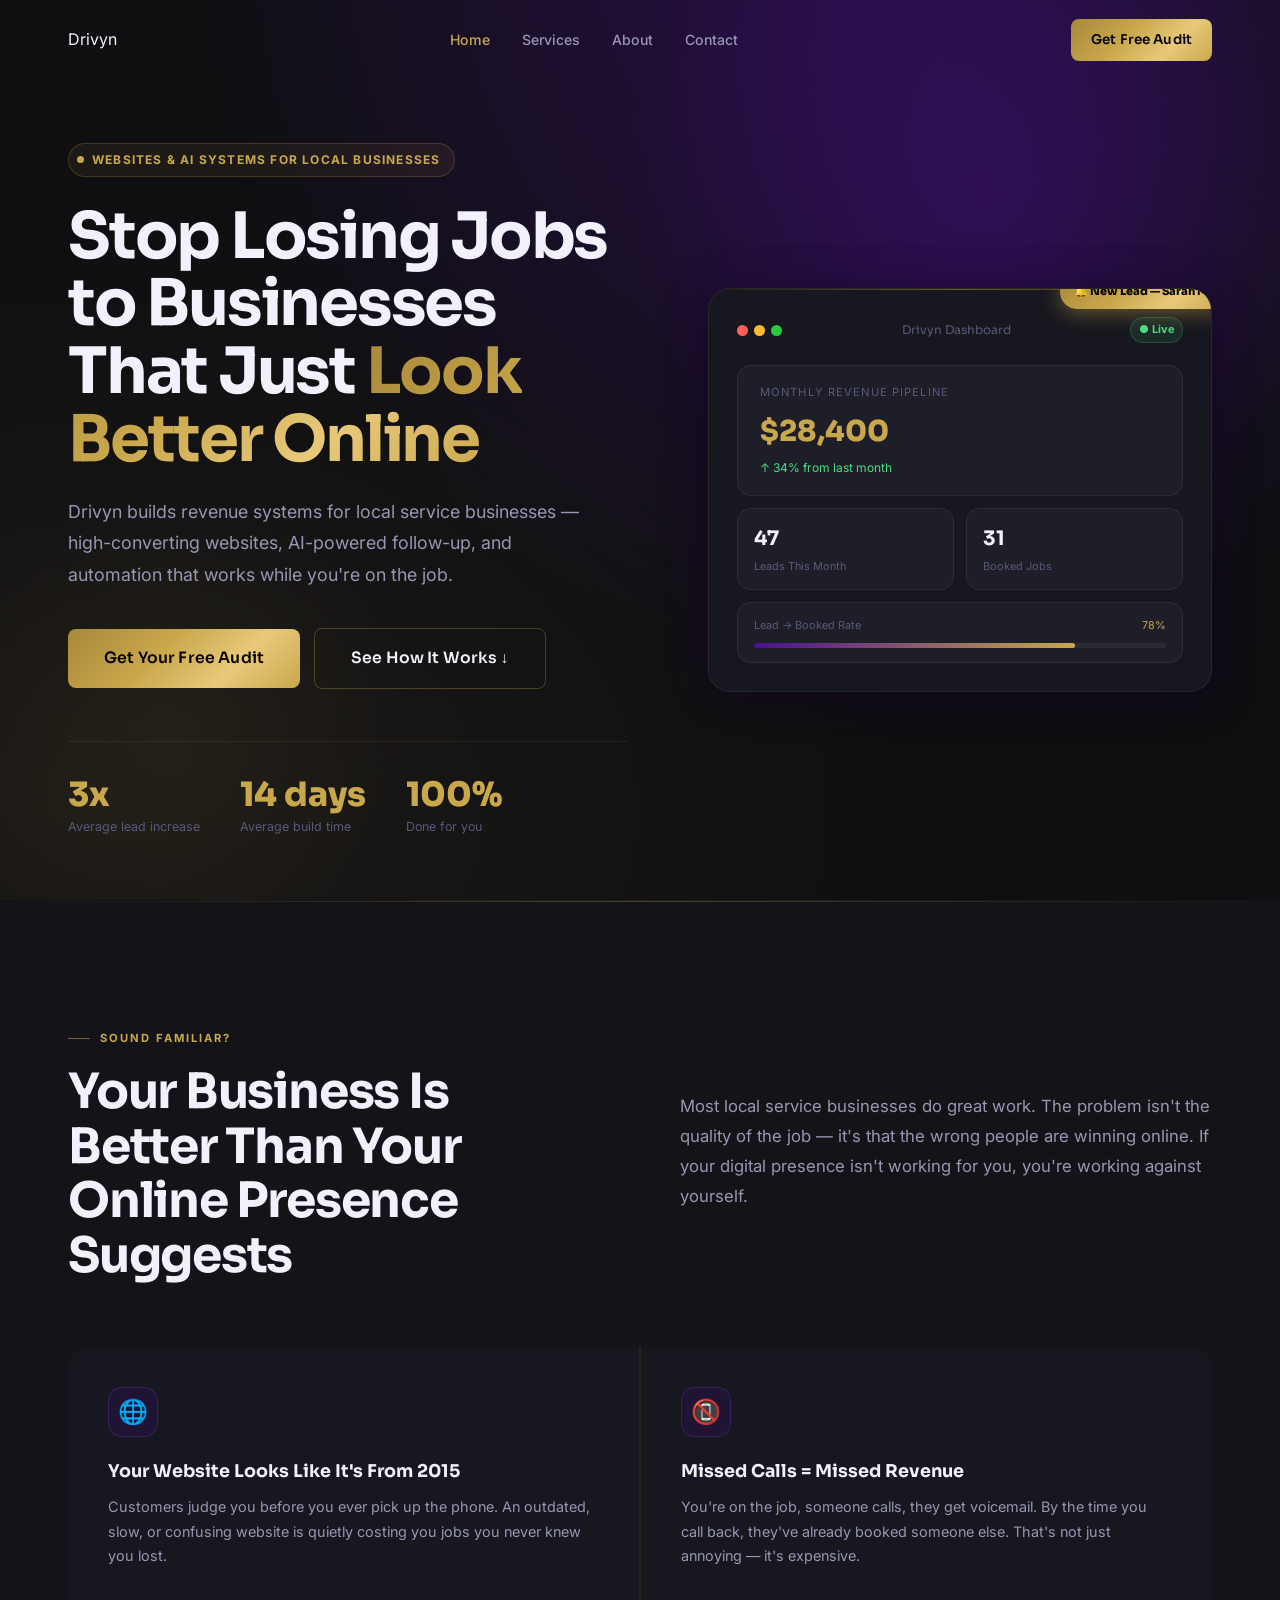
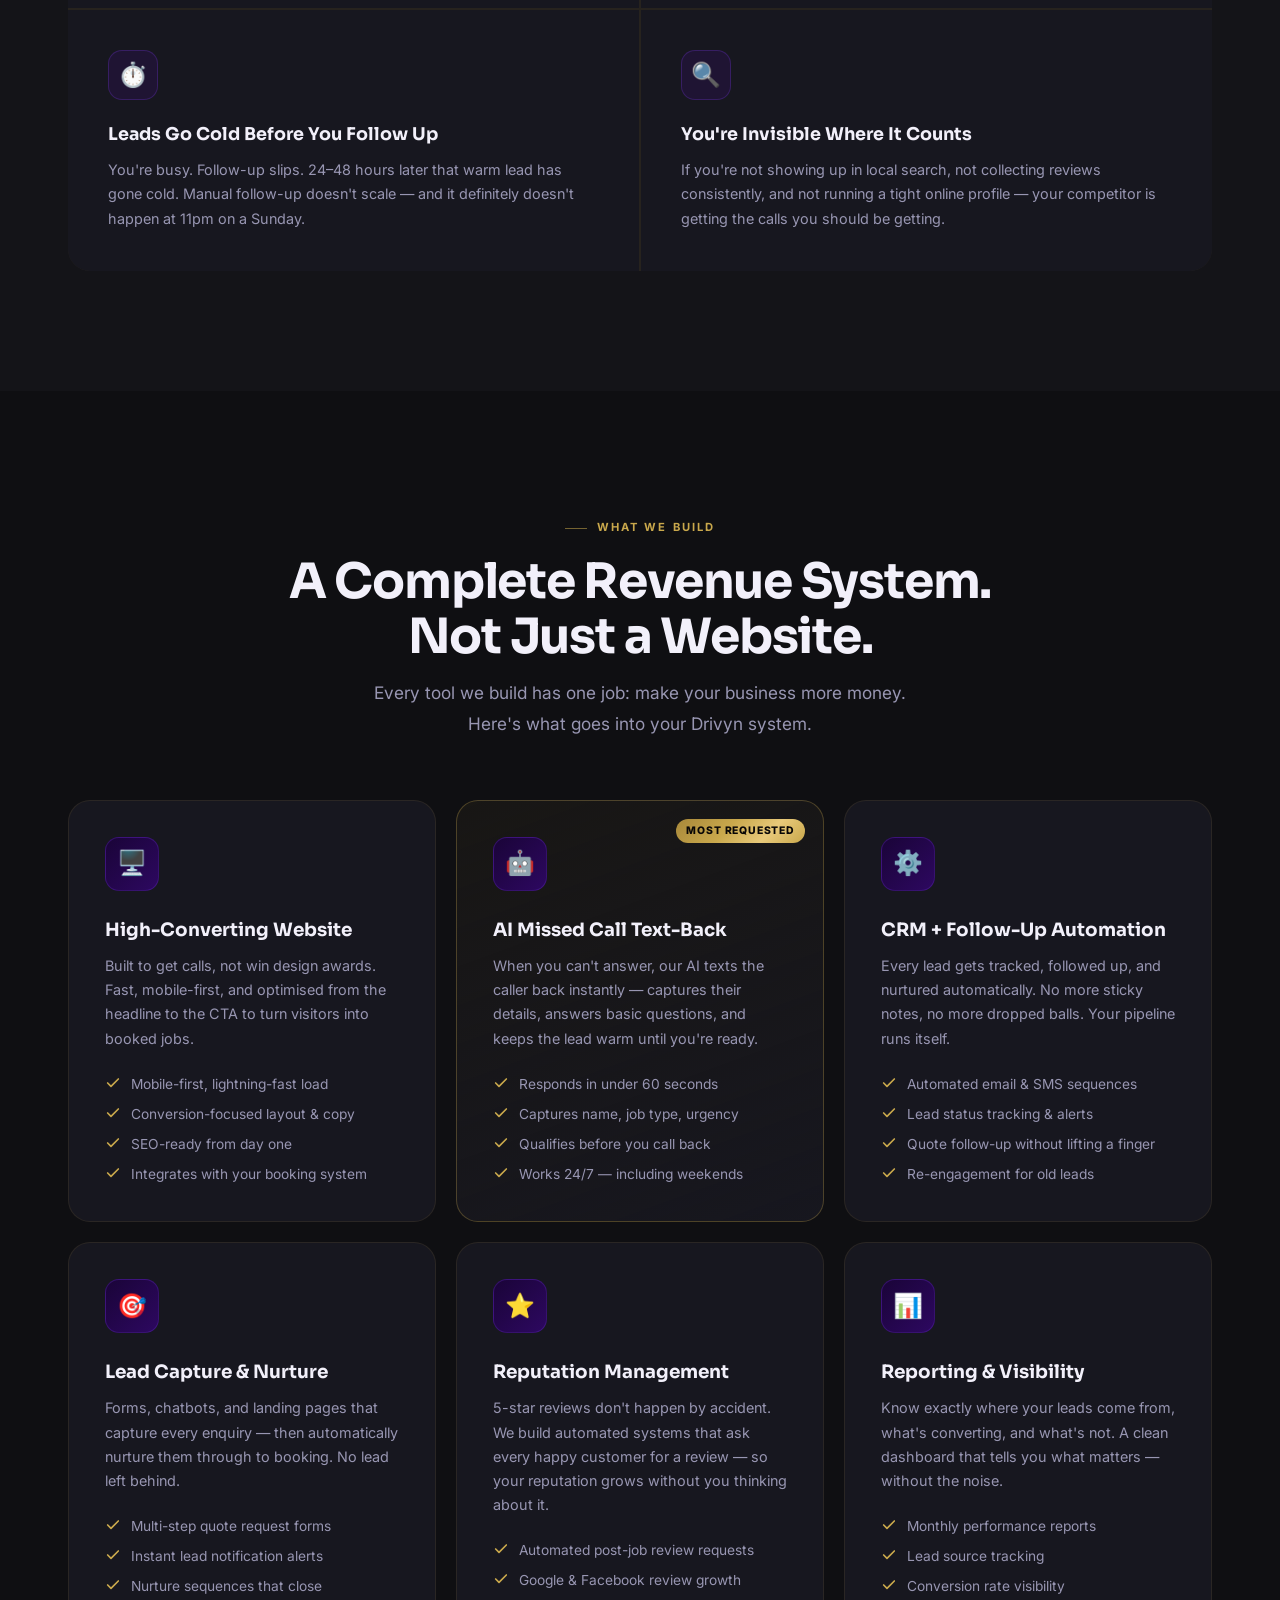
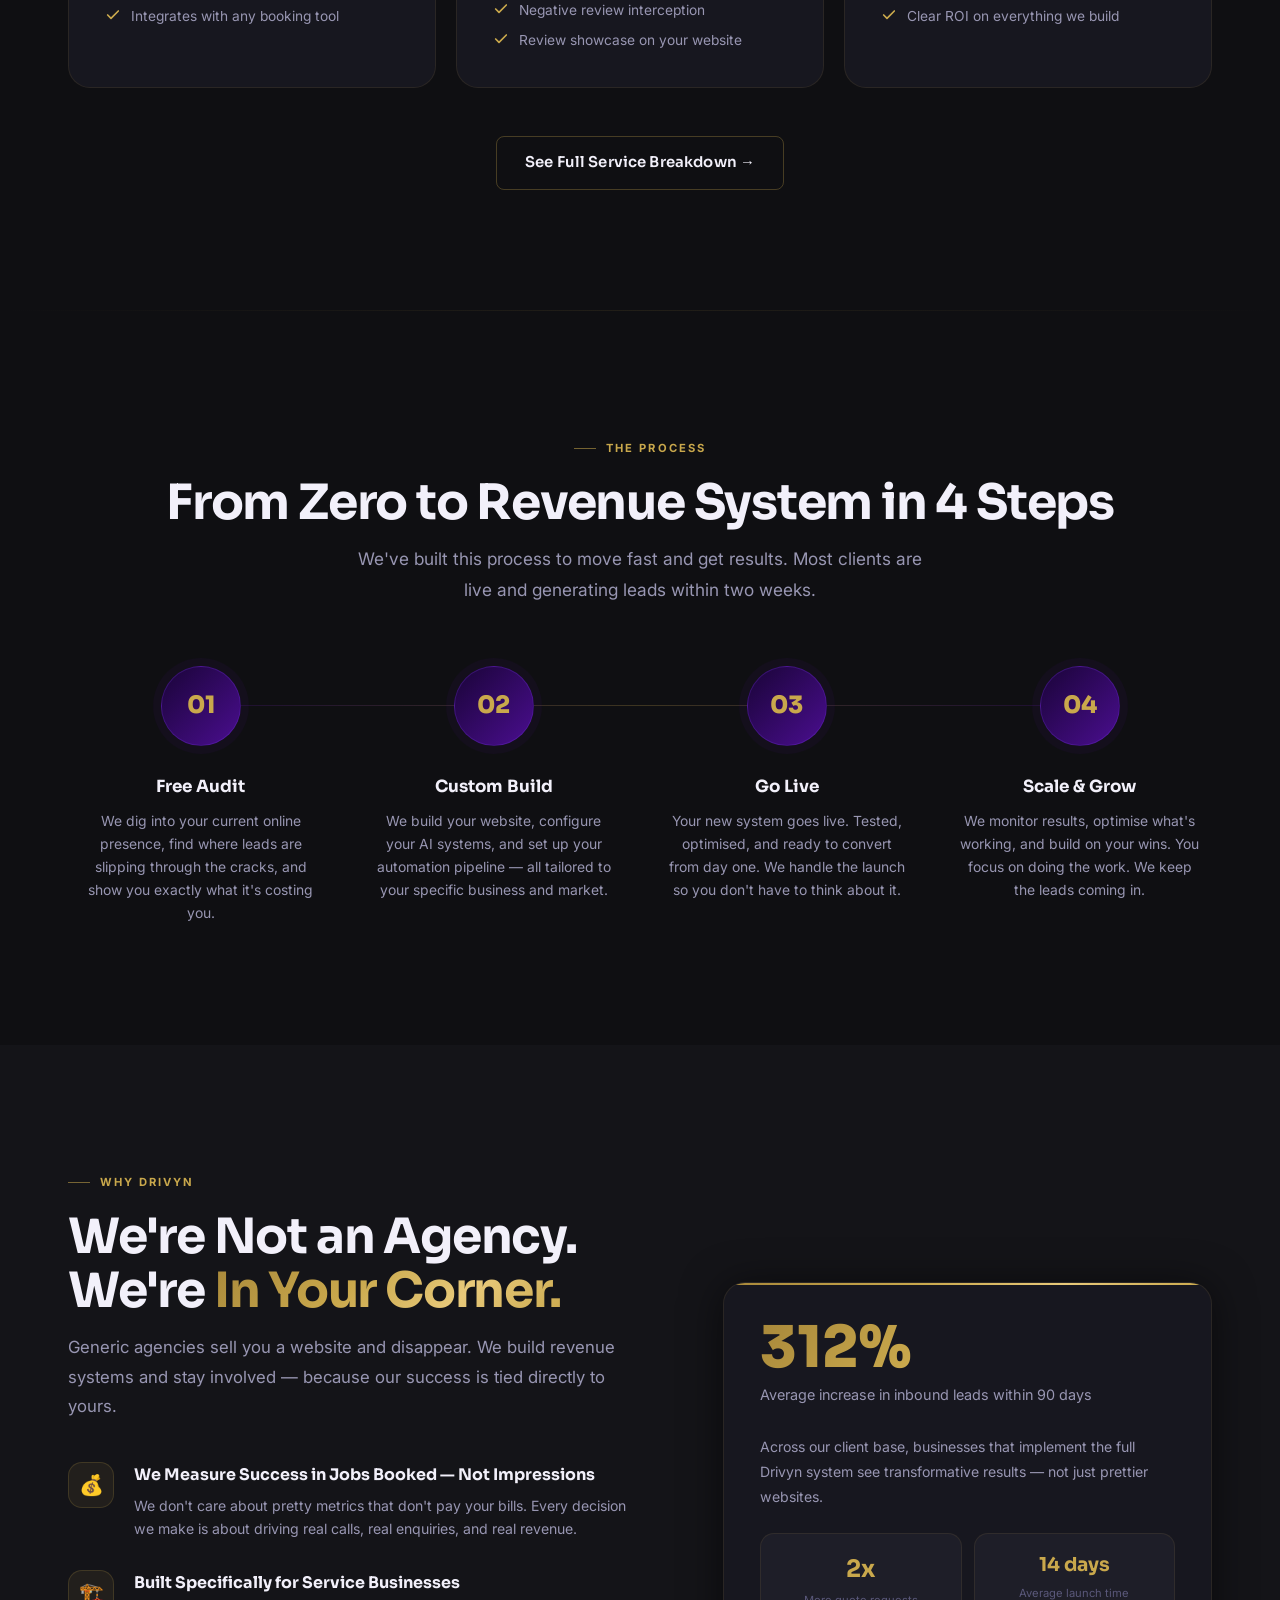
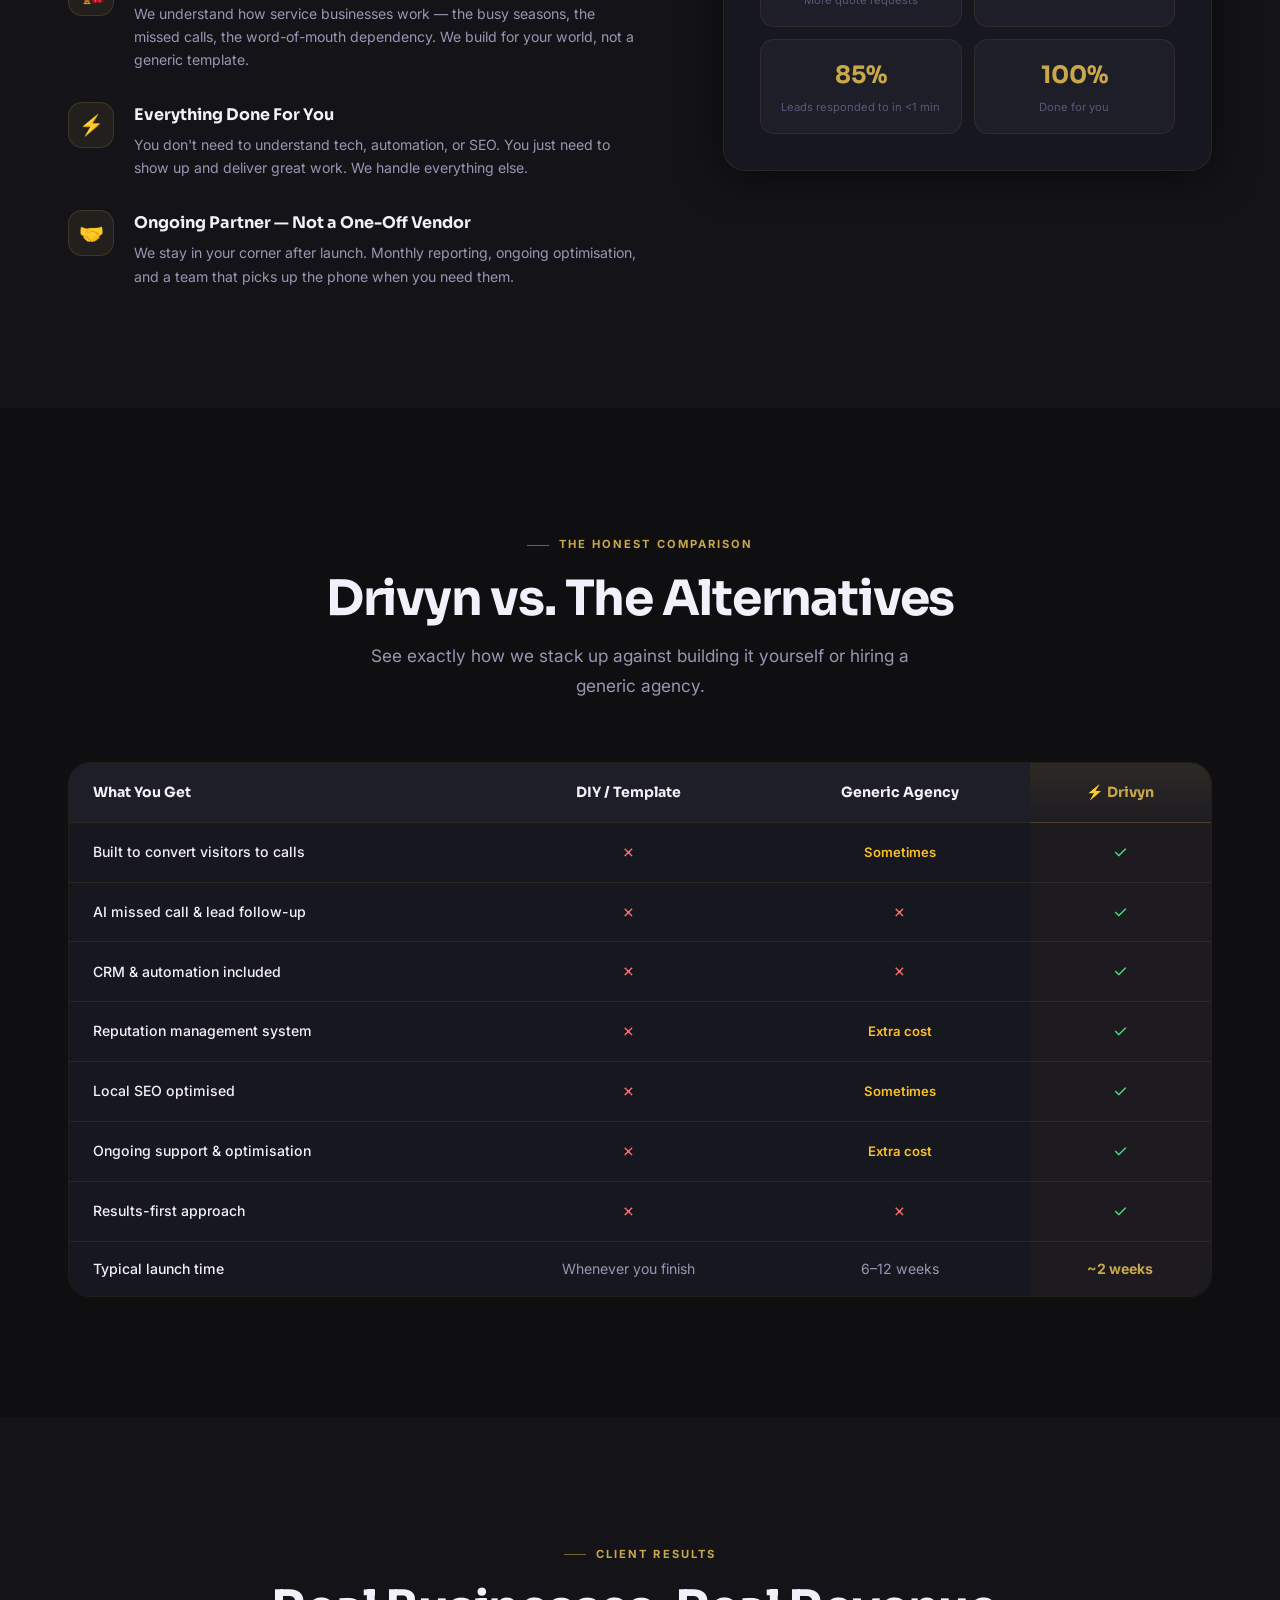
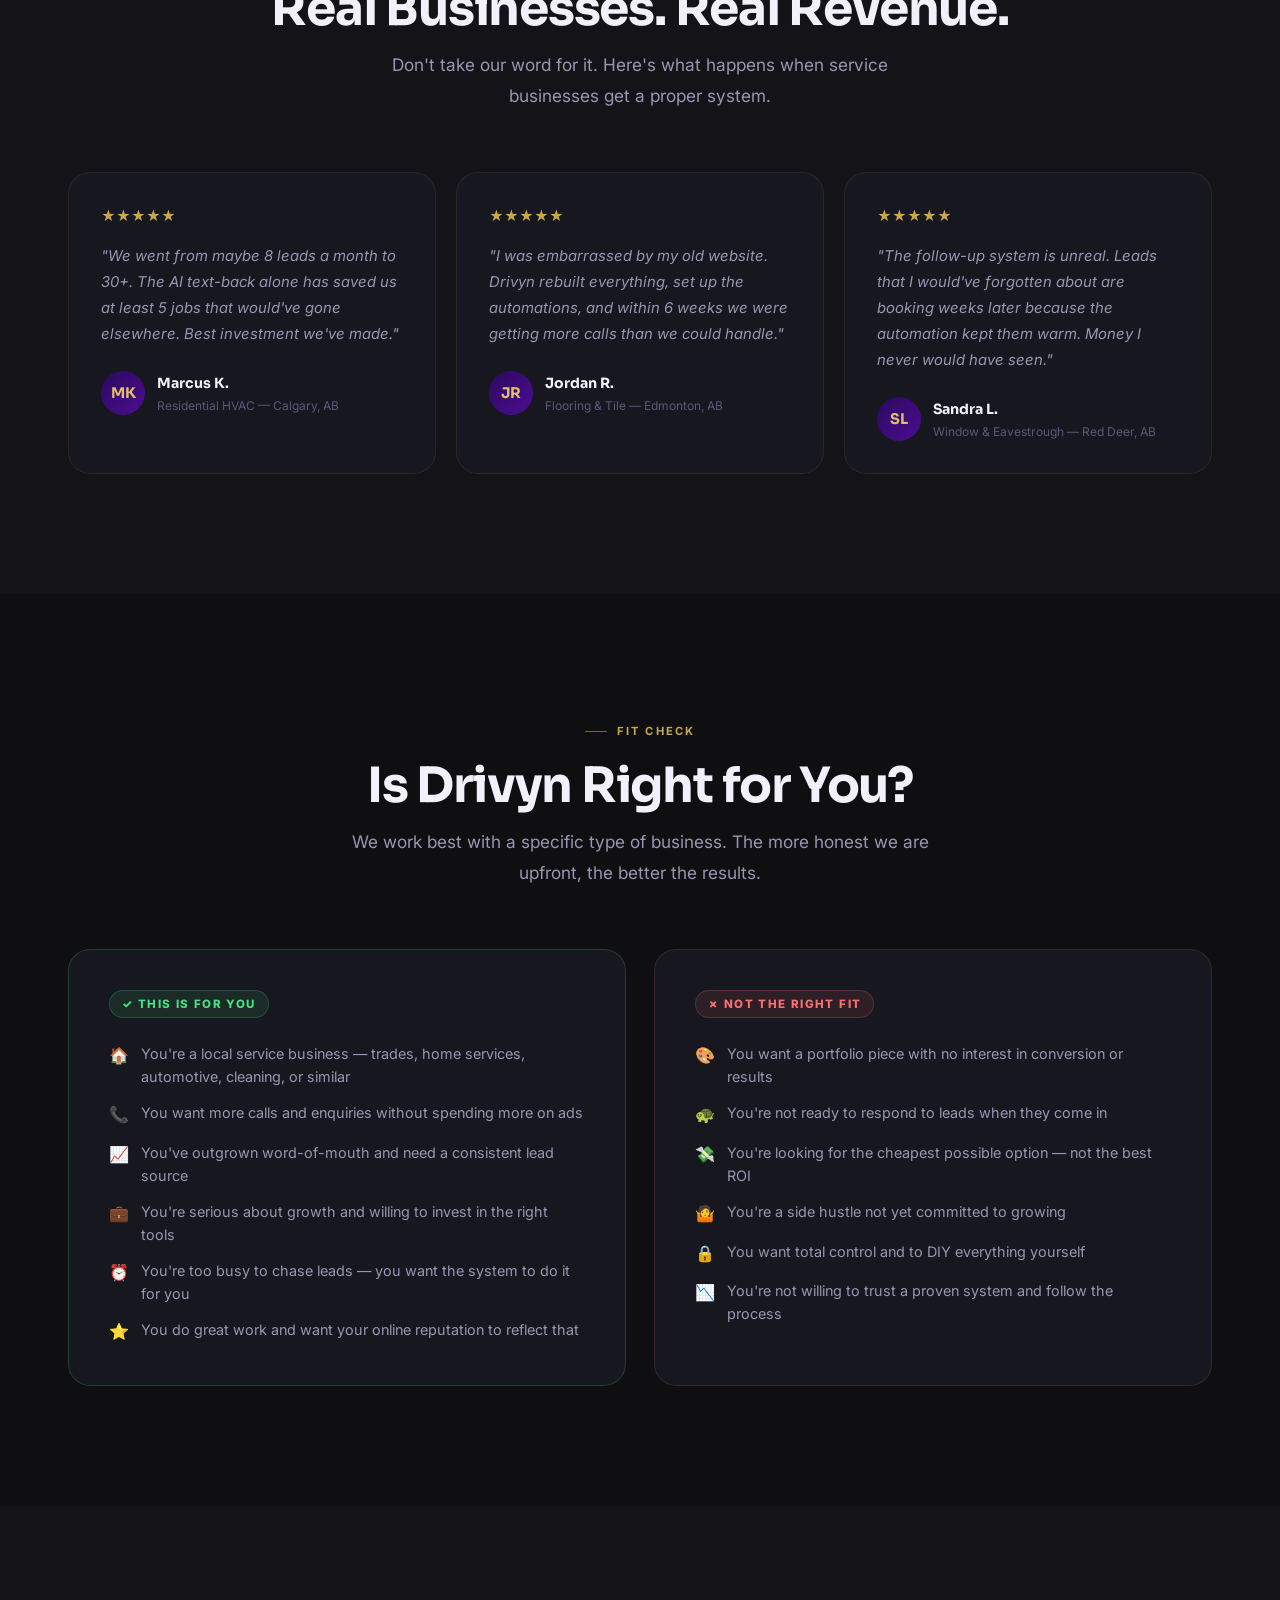
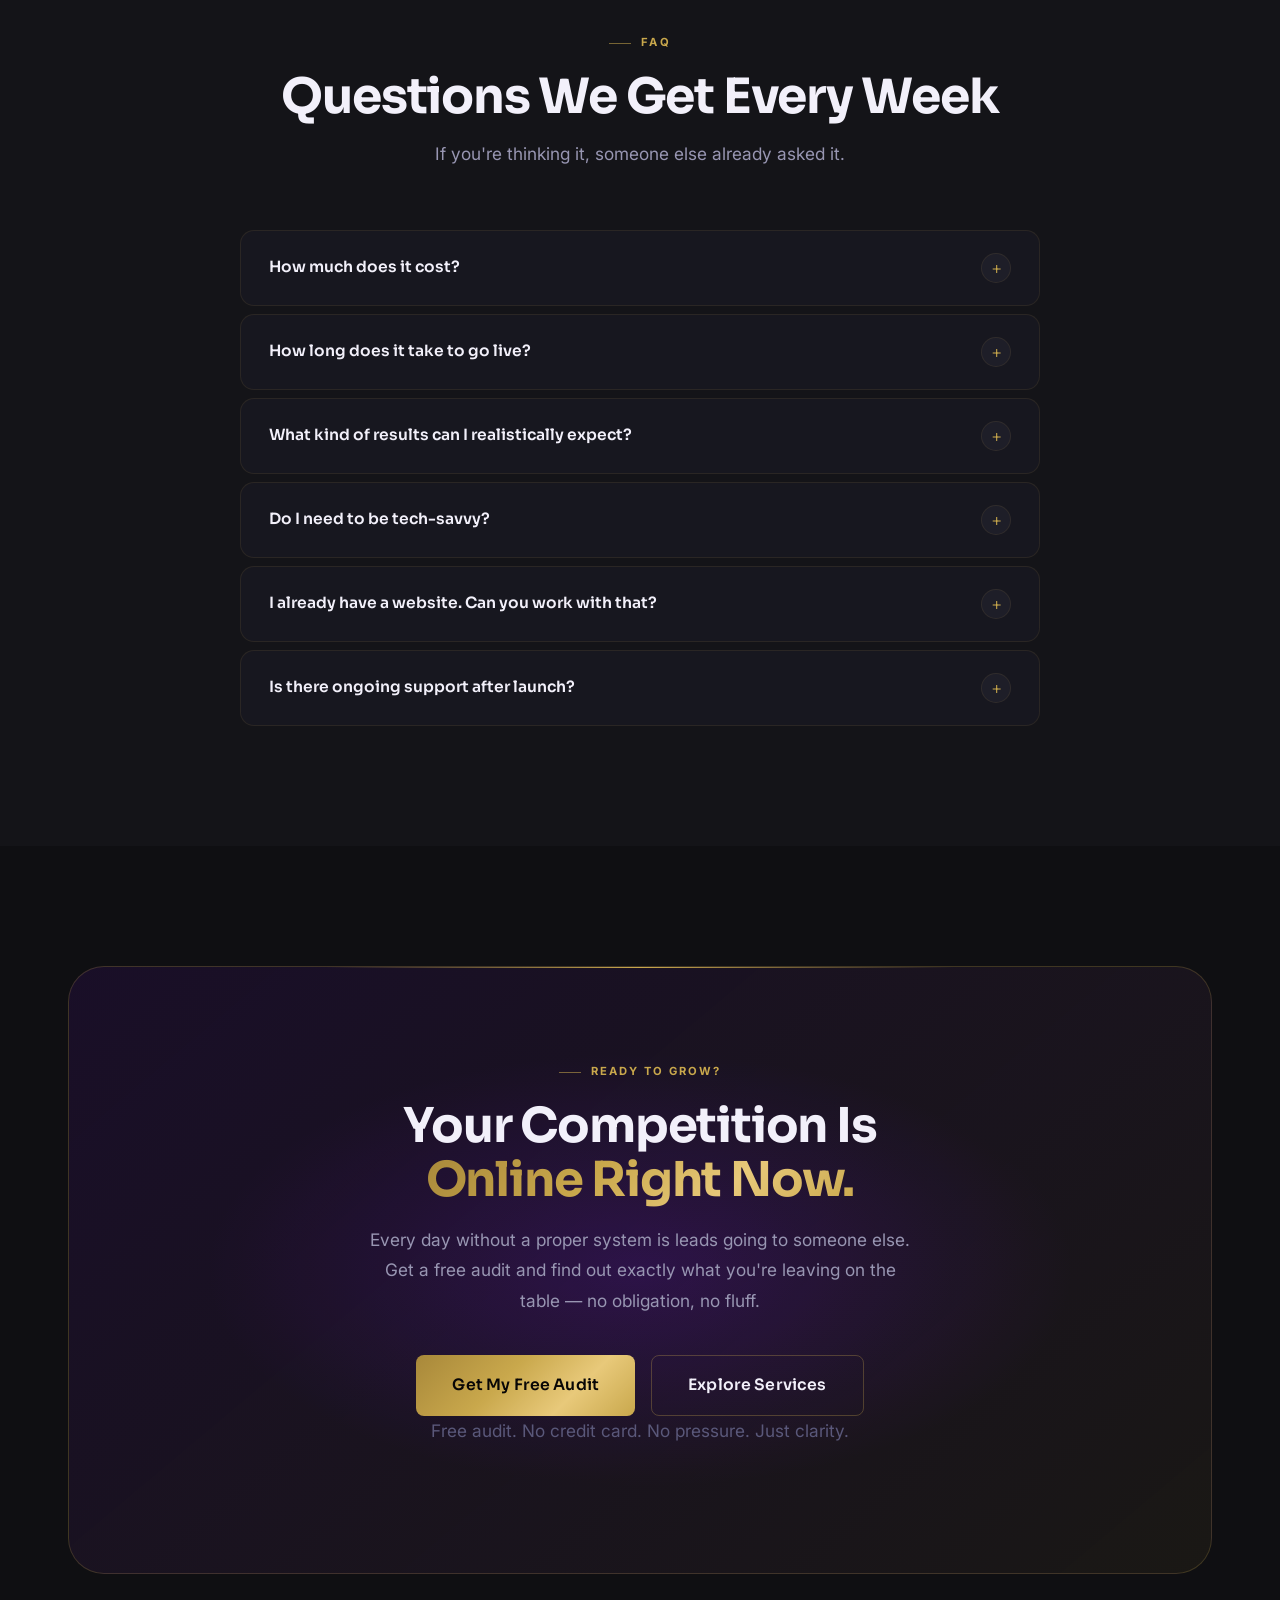
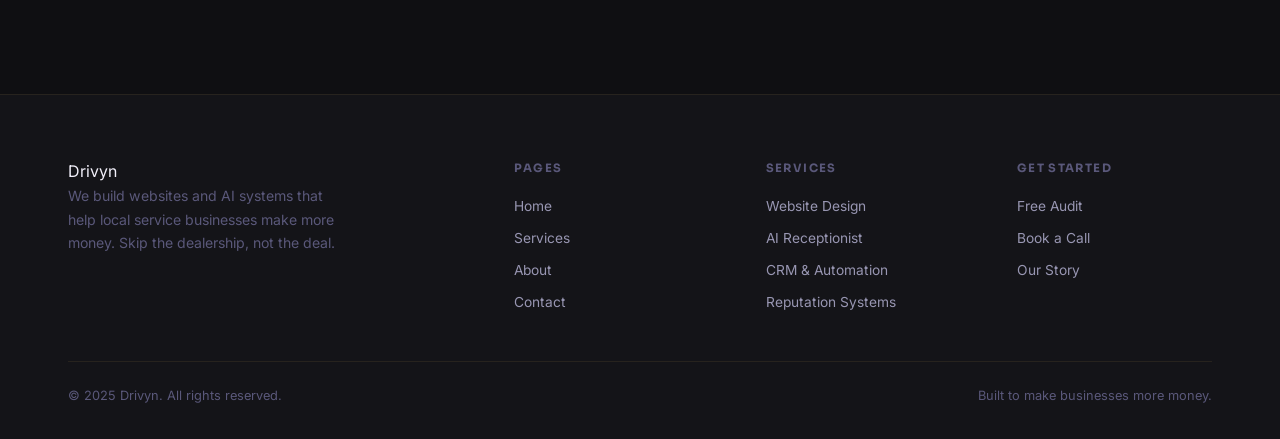
==== index.html @ 09d8476e "Initial commit — Drivyn website Full site including homepage, services, about, contact, and Drivyn 3" ====
<!DOCTYPE html>
<html lang="en">
<head>
  <meta charset="UTF-8" />
  <meta name="viewport" content="width=device-width, initial-scale=1.0" />
  <title>Drivyn — Websites & AI Systems That Make Your Business More Money</title>
  <meta name="description" content="Drivyn builds high-converting websites, AI receptionists, and automation systems for local service businesses. More calls. More booked jobs. Less wasted time." />
  <link rel="stylesheet" href="css/style.css" />
  <link rel="icon" href="data:image/svg+xml,<svg xmlns='http://www.w3.org/2000/svg' viewBox='0 0 32 32'><text y='26' font-size='28'>⚡</text></svg>" />
</head>
<body>

<!-- ═══════════════════════════════════════
     NAVIGATION
════════════════════════════════════════ -->
<nav class="nav" id="nav">
  <div class="nav-inner">
    <a href="index.html" class="nav-logo">Driv<span>yn</span></a>
    <div class="nav-links">
      <a href="index.html">Home</a>
      <a href="services.html">Services</a>
      <a href="about.html">About</a>
      <a href="contact.html">Contact</a>
    </div>
    <div class="nav-cta">
      <a href="contact.html" class="btn btn-primary btn-sm">Get Free Audit</a>
    </div>
    <button class="nav-toggle" aria-label="Menu">
      <span></span><span></span><span></span>
    </button>
  </div>
  <div class="nav-mobile">
    <a href="index.html">Home</a>
    <a href="services.html">Services</a>
    <a href="about.html">About</a>
    <a href="contact.html">Contact</a>
    <a href="contact.html" class="btn btn-primary">Get Free Audit</a>
  </div>
</nav>

<!-- ═══════════════════════════════════════
     HERO
════════════════════════════════════════ -->
<section class="hero" id="home">
  <div class="container">
    <div class="hero-grid">

      <!-- Left: Copy -->
      <div class="hero-content">
        <div class="hero-eyebrow">
          <span class="hero-eyebrow-dot"></span>
          Websites &amp; AI Systems for Local Businesses
        </div>
        <h1 class="hero-headline">
          Stop Losing Jobs to Businesses That Just
          <span class="gold-gradient"> Look Better Online</span>
        </h1>
        <p class="hero-subheadline">
          Drivyn builds revenue systems for local service businesses — high-converting websites, AI-powered follow-up, and automation that works while you're on the job.
        </p>
        <div class="hero-ctas">
          <a href="contact.html" class="btn btn-primary btn-lg">Get Your Free Audit</a>
          <a href="#how-it-works" class="btn btn-secondary btn-lg">See How It Works ↓</a>
        </div>
        <div class="hero-stats">
          <div>
            <div class="hero-stat-value"><span data-target="3" data-suffix="x">0x</span></div>
            <div class="hero-stat-label">Average lead increase</div>
          </div>
          <div>
            <div class="hero-stat-value"><span data-target="14" data-suffix=" days">0 days</span></div>
            <div class="hero-stat-label">Average build time</div>
          </div>
          <div>
            <div class="hero-stat-value"><span data-target="100" data-suffix="%">0%</span></div>
            <div class="hero-stat-label">Done for you</div>
          </div>
        </div>
      </div>

      <!-- Right: Dashboard Visual -->
      <div class="hero-visual">
        <div class="hero-dashboard">
          <div class="notification-float">🔔 New Lead — Sarah M.</div>
          <div class="dash-header">
            <div class="dash-dots">
              <span></span><span></span><span></span>
            </div>
            <span class="dash-title">Drivyn Dashboard</span>
            <span class="dash-badge">● Live</span>
          </div>
          <div class="dash-metric-big">
            <div class="dash-metric-label">Monthly Revenue Pipeline</div>
            <div class="dash-metric-value">$28,400</div>
            <div class="dash-metric-change">↑ 34% from last month</div>
          </div>
          <div class="dash-row">
            <div class="dash-mini">
              <div class="dash-mini-val">47</div>
              <div class="dash-mini-lbl">Leads This Month</div>
            </div>
            <div class="dash-mini">
              <div class="dash-mini-val">31</div>
              <div class="dash-mini-lbl">Booked Jobs</div>
            </div>
          </div>
          <div class="dash-bar-wrap">
            <div class="dash-bar-row">
              <span>Lead → Booked Rate</span>
              <span class="gold">78%</span>
            </div>
            <div class="dash-track">
              <div class="dash-fill" data-w="78%"></div>
            </div>
          </div>
        </div>
      </div>

    </div>
  </div>
</section>

<div class="divider"></div>

<!-- ═══════════════════════════════════════
     PROBLEM SECTION
════════════════════════════════════════ -->
<section class="section problem-section" id="problem">
  <div class="container">
    <div class="problem-intro">
      <div>
        <div class="section-label">Sound Familiar?</div>
        <h2>Your Business Is Better Than Your Online Presence Suggests</h2>
      </div>
      <div>
        <p>Most local service businesses do great work. The problem isn't the quality of the job — it's that the wrong people are winning online. If your digital presence isn't working for you, you're working against yourself.</p>
      </div>
    </div>

    <div class="pain-grid">
      <div class="pain-card fade-up">
        <div class="pain-icon">🌐</div>
        <div class="pain-title">Your Website Looks Like It's From 2015</div>
        <p class="pain-desc">Customers judge you before you ever pick up the phone. An outdated, slow, or confusing website is quietly costing you jobs you never knew you lost.</p>
      </div>
      <div class="pain-card fade-up delay-1">
        <div class="pain-icon">📵</div>
        <div class="pain-title">Missed Calls = Missed Revenue</div>
        <p class="pain-desc">You're on the job, someone calls, they get voicemail. By the time you call back, they've already booked someone else. That's not just annoying — it's expensive.</p>
      </div>
      <div class="pain-card fade-up delay-2">
        <div class="pain-icon">⏱️</div>
        <div class="pain-title">Leads Go Cold Before You Follow Up</div>
        <p class="pain-desc">You're busy. Follow-up slips. 24–48 hours later that warm lead has gone cold. Manual follow-up doesn't scale — and it definitely doesn't happen at 11pm on a Sunday.</p>
      </div>
      <div class="pain-card fade-up delay-3">
        <div class="pain-icon">🔍</div>
        <div class="pain-title">You're Invisible Where It Counts</div>
        <p class="pain-desc">If you're not showing up in local search, not collecting reviews consistently, and not running a tight online profile — your competitor is getting the calls you should be getting.</p>
      </div>
    </div>
  </div>
</section>

<!-- ═══════════════════════════════════════
     SERVICES / SOLUTION
════════════════════════════════════════ -->
<section class="section" id="services">
  <div class="container">
    <div class="text-center">
      <div class="section-label">What We Build</div>
      <h2 class="section-title">A Complete Revenue System.<br>Not Just a Website.</h2>
      <p class="section-subtitle">Every tool we build has one job: make your business more money. Here's what goes into your Drivyn system.</p>
    </div>

    <div class="services-grid">
      <div class="service-card fade-up">
        <div class="service-icon">🖥️</div>
        <div class="service-name">High-Converting Website</div>
        <p class="service-desc">Built to get calls, not win design awards. Fast, mobile-first, and optimised from the headline to the CTA to turn visitors into booked jobs.</p>
        <ul class="service-outcomes">
          <li>Mobile-first, lightning-fast load</li>
          <li>Conversion-focused layout &amp; copy</li>
          <li>SEO-ready from day one</li>
          <li>Integrates with your booking system</li>
        </ul>
      </div>

      <div class="service-card featured fade-up delay-1">
        <div class="service-icon">🤖</div>
        <div class="service-name">AI Missed Call Text-Back</div>
        <p class="service-desc">When you can't answer, our AI texts the caller back instantly — captures their details, answers basic questions, and keeps the lead warm until you're ready.</p>
        <ul class="service-outcomes">
          <li>Responds in under 60 seconds</li>
          <li>Captures name, job type, urgency</li>
          <li>Qualifies before you call back</li>
          <li>Works 24/7 — including weekends</li>
        </ul>
      </div>

      <div class="service-card fade-up delay-2">
        <div class="service-icon">⚙️</div>
        <div class="service-name">CRM + Follow-Up Automation</div>
        <p class="service-desc">Every lead gets tracked, followed up, and nurtured automatically. No more sticky notes, no more dropped balls. Your pipeline runs itself.</p>
        <ul class="service-outcomes">
          <li>Automated email &amp; SMS sequences</li>
          <li>Lead status tracking &amp; alerts</li>
          <li>Quote follow-up without lifting a finger</li>
          <li>Re-engagement for old leads</li>
        </ul>
      </div>

      <div class="service-card fade-up delay-1">
        <div class="service-icon">🎯</div>
        <div class="service-name">Lead Capture &amp; Nurture</div>
        <p class="service-desc">Forms, chatbots, and landing pages that capture every enquiry — then automatically nurture them through to booking. No lead left behind.</p>
        <ul class="service-outcomes">
          <li>Multi-step quote request forms</li>
          <li>Instant lead notification alerts</li>
          <li>Nurture sequences that close</li>
          <li>Integrates with any booking tool</li>
        </ul>
      </div>

      <div class="service-card fade-up delay-2">
        <div class="service-icon">⭐</div>
        <div class="service-name">Reputation Management</div>
        <p class="service-desc">5-star reviews don't happen by accident. We build automated systems that ask every happy customer for a review — so your reputation grows without you thinking about it.</p>
        <ul class="service-outcomes">
          <li>Automated post-job review requests</li>
          <li>Google &amp; Facebook review growth</li>
          <li>Negative review interception</li>
          <li>Review showcase on your website</li>
        </ul>
      </div>

      <div class="service-card fade-up delay-3">
        <div class="service-icon">📊</div>
        <div class="service-name">Reporting &amp; Visibility</div>
        <p class="service-desc">Know exactly where your leads come from, what's converting, and what's not. A clean dashboard that tells you what matters — without the noise.</p>
        <ul class="service-outcomes">
          <li>Monthly performance reports</li>
          <li>Lead source tracking</li>
          <li>Conversion rate visibility</li>
          <li>Clear ROI on everything we build</li>
        </ul>
      </div>
    </div>

    <div style="text-align:center;margin-top:48px;">
      <a href="services.html" class="btn btn-secondary">See Full Service Breakdown →</a>
    </div>
  </div>
</section>

<div class="divider"></div>

<!-- ═══════════════════════════════════════
     HOW IT WORKS
════════════════════════════════════════ -->
<section class="section" id="how-it-works">
  <div class="container">
    <div class="text-center">
      <div class="section-label">The Process</div>
      <h2 class="section-title">From Zero to Revenue System in 4 Steps</h2>
      <p class="section-subtitle">We've built this process to move fast and get results. Most clients are live and generating leads within two weeks.</p>
    </div>

    <div class="steps-container">
      <div class="steps-connector"></div>
      <div class="steps-grid">
        <div class="step fade-up">
          <div class="step-number">01</div>
          <div class="step-title">Free Audit</div>
          <p class="step-desc">We dig into your current online presence, find where leads are slipping through the cracks, and show you exactly what it's costing you.</p>
        </div>
        <div class="step fade-up delay-1">
          <div class="step-number">02</div>
          <div class="step-title">Custom Build</div>
          <p class="step-desc">We build your website, configure your AI systems, and set up your automation pipeline — all tailored to your specific business and market.</p>
        </div>
        <div class="step fade-up delay-2">
          <div class="step-number">03</div>
          <div class="step-title">Go Live</div>
          <p class="step-desc">Your new system goes live. Tested, optimised, and ready to convert from day one. We handle the launch so you don't have to think about it.</p>
        </div>
        <div class="step fade-up delay-3">
          <div class="step-number">04</div>
          <div class="step-title">Scale &amp; Grow</div>
          <p class="step-desc">We monitor results, optimise what's working, and build on your wins. You focus on doing the work. We keep the leads coming in.</p>
        </div>
      </div>
    </div>
  </div>
</section>

<!-- ═══════════════════════════════════════
     WHY DRIVYN
════════════════════════════════════════ -->
<section class="section" style="background:var(--bg-secondary);" id="why-drivyn">
  <div class="container">
    <div class="why-grid">
      <div>
        <div class="section-label">Why Drivyn</div>
        <h2 class="section-title">We're Not an Agency.<br>We're <span class="gold-gradient">In Your Corner.</span></h2>
        <p style="margin-bottom:40px;">Generic agencies sell you a website and disappear. We build revenue systems and stay involved — because our success is tied directly to yours.</p>

        <div class="why-points">
          <div class="why-point fade-up">
            <div class="why-point-icon">💰</div>
            <div>
              <div class="why-point-title">We Measure Success in Jobs Booked — Not Impressions</div>
              <p class="why-point-desc">We don't care about pretty metrics that don't pay your bills. Every decision we make is about driving real calls, real enquiries, and real revenue.</p>
            </div>
          </div>
          <div class="why-point fade-up delay-1">
            <div class="why-point-icon">🏗️</div>
            <div>
              <div class="why-point-title">Built Specifically for Service Businesses</div>
              <p class="why-point-desc">We understand how service businesses work — the busy seasons, the missed calls, the word-of-mouth dependency. We build for your world, not a generic template.</p>
            </div>
          </div>
          <div class="why-point fade-up delay-2">
            <div class="why-point-icon">⚡</div>
            <div>
              <div class="why-point-title">Everything Done For You</div>
              <p class="why-point-desc">You don't need to understand tech, automation, or SEO. You just need to show up and deliver great work. We handle everything else.</p>
            </div>
          </div>
          <div class="why-point fade-up delay-3">
            <div class="why-point-icon">🤝</div>
            <div>
              <div class="why-point-title">Ongoing Partner — Not a One-Off Vendor</div>
              <p class="why-point-desc">We stay in your corner after launch. Monthly reporting, ongoing optimisation, and a team that picks up the phone when you need them.</p>
            </div>
          </div>
        </div>
      </div>

      <!-- Result card -->
      <div class="why-visual fade-up delay-1">
        <div class="result-card">
          <div class="result-number gold-gradient" data-target="312" data-suffix="%">0%</div>
          <div class="result-label">Average increase in inbound leads within 90 days</div>
          <p style="font-size:0.88rem;margin-bottom:24px;">Across our client base, businesses that implement the full Drivyn system see transformative results — not just prettier websites.</p>
          <div class="result-mini-grid">
            <div class="result-mini">
              <div class="result-mini-val gold" data-target="2" data-suffix="x" style="font-size:1.5rem;">0x</div>
              <div class="result-mini-lbl">More quote requests</div>
            </div>
            <div class="result-mini">
              <div class="result-mini-val gold" data-target="14" data-suffix=" days" style="font-size:1.2rem;">0</div>
              <div class="result-mini-lbl">Average launch time</div>
            </div>
            <div class="result-mini">
              <div class="result-mini-val gold" data-target="85" data-suffix="%" style="font-size:1.5rem;">0%</div>
              <div class="result-mini-lbl">Leads responded to in &lt;1 min</div>
            </div>
            <div class="result-mini">
              <div class="result-mini-val gold" data-target="100" data-suffix="%" style="font-size:1.5rem;">0%</div>
              <div class="result-mini-lbl">Done for you</div>
            </div>
          </div>
        </div>
      </div>
    </div>
  </div>
</section>

<!-- ═══════════════════════════════════════
     COMPARISON TABLE
════════════════════════════════════════ -->
<section class="section" id="comparison">
  <div class="container">
    <div class="text-center">
      <div class="section-label">The Honest Comparison</div>
      <h2 class="section-title">Drivyn vs. The Alternatives</h2>
      <p class="section-subtitle">See exactly how we stack up against building it yourself or hiring a generic agency.</p>
    </div>

    <div class="comparison-wrap fade-up">
      <table class="comp-table">
        <thead>
          <tr>
            <th>What You Get</th>
            <th>DIY / Template</th>
            <th>Generic Agency</th>
            <th class="col-drivyn">⚡ Drivyn</th>
          </tr>
        </thead>
        <tbody>
          <tr>
            <td>Built to convert visitors to calls</td>
            <td><span class="c-cross">✗</span></td>
            <td><span class="c-maybe">Sometimes</span></td>
            <td class="col-drivyn"><span class="c-check">✓</span></td>
          </tr>
          <tr>
            <td>AI missed call &amp; lead follow-up</td>
            <td><span class="c-cross">✗</span></td>
            <td><span class="c-cross">✗</span></td>
            <td class="col-drivyn"><span class="c-check">✓</span></td>
          </tr>
          <tr>
            <td>CRM &amp; automation included</td>
            <td><span class="c-cross">✗</span></td>
            <td><span class="c-cross">✗</span></td>
            <td class="col-drivyn"><span class="c-check">✓</span></td>
          </tr>
          <tr>
            <td>Reputation management system</td>
            <td><span class="c-cross">✗</span></td>
            <td><span class="c-maybe">Extra cost</span></td>
            <td class="col-drivyn"><span class="c-check">✓</span></td>
          </tr>
          <tr>
            <td>Local SEO optimised</td>
            <td><span class="c-cross">✗</span></td>
            <td><span class="c-maybe">Sometimes</span></td>
            <td class="col-drivyn"><span class="c-check">✓</span></td>
          </tr>
          <tr>
            <td>Ongoing support &amp; optimisation</td>
            <td><span class="c-cross">✗</span></td>
            <td><span class="c-maybe">Extra cost</span></td>
            <td class="col-drivyn"><span class="c-check">✓</span></td>
          </tr>
          <tr>
            <td>Results-first approach</td>
            <td><span class="c-cross">✗</span></td>
            <td><span class="c-cross">✗</span></td>
            <td class="col-drivyn"><span class="c-check">✓</span></td>
          </tr>
          <tr>
            <td>Typical launch time</td>
            <td>Whenever you finish</td>
            <td>6–12 weeks</td>
            <td class="col-drivyn"><span class="gold" style="font-weight:700;">~2 weeks</span></td>
          </tr>
        </tbody>
      </table>
    </div>
  </div>
</section>

<!-- ═══════════════════════════════════════
     SOCIAL PROOF / TESTIMONIALS
════════════════════════════════════════ -->
<section class="section testimonials-section" id="testimonials">
  <div class="container">
    <div class="text-center">
      <div class="section-label">Client Results</div>
      <h2 class="section-title">Real Businesses. Real Revenue.</h2>
      <p class="section-subtitle">Don't take our word for it. Here's what happens when service businesses get a proper system.</p>
    </div>

    <div class="testimonials-grid">
      <div class="testimonial-card fade-up">
        <div class="t-stars">★★★★★</div>
        <p class="t-text">"We went from maybe 8 leads a month to 30+. The AI text-back alone has saved us at least 5 jobs that would've gone elsewhere. Best investment we've made."</p>
        <div class="t-author">
          <div class="t-avatar">MK</div>
          <div>
            <div class="t-name">Marcus K.</div>
            <div class="t-business">Residential HVAC — Calgary, AB</div>
          </div>
        </div>
      </div>
      <div class="testimonial-card fade-up delay-1">
        <div class="t-stars">★★★★★</div>
        <p class="t-text">"I was embarrassed by my old website. Drivyn rebuilt everything, set up the automations, and within 6 weeks we were getting more calls than we could handle."</p>
        <div class="t-author">
          <div class="t-avatar">JR</div>
          <div>
            <div class="t-name">Jordan R.</div>
            <div class="t-business">Flooring & Tile — Edmonton, AB</div>
          </div>
        </div>
      </div>
      <div class="testimonial-card fade-up delay-2">
        <div class="t-stars">★★★★★</div>
        <p class="t-text">"The follow-up system is unreal. Leads that I would've forgotten about are booking weeks later because the automation kept them warm. Money I never would have seen."</p>
        <div class="t-author">
          <div class="t-avatar">SL</div>
          <div>
            <div class="t-name">Sandra L.</div>
            <div class="t-business">Window &amp; Eavestrough — Red Deer, AB</div>
          </div>
        </div>
      </div>
    </div>
  </div>
</section>

<!-- ═══════════════════════════════════════
     WHO IT'S FOR
════════════════════════════════════════ -->
<section class="section" id="who-its-for">
  <div class="container">
    <div class="text-center">
      <div class="section-label">Fit Check</div>
      <h2 class="section-title">Is Drivyn Right for You?</h2>
      <p class="section-subtitle">We work best with a specific type of business. The more honest we are upfront, the better the results.</p>
    </div>

    <div class="for-grid">
      <div class="for-card yes fade-up">
        <div class="for-label">✓ This is for you</div>
        <ul class="for-list">
          <li><span class="ico">🏠</span> You're a local service business — trades, home services, automotive, cleaning, or similar</li>
          <li><span class="ico">📞</span> You want more calls and enquiries without spending more on ads</li>
          <li><span class="ico">📈</span> You've outgrown word-of-mouth and need a consistent lead source</li>
          <li><span class="ico">💼</span> You're serious about growth and willing to invest in the right tools</li>
          <li><span class="ico">⏰</span> You're too busy to chase leads — you want the system to do it for you</li>
          <li><span class="ico">⭐</span> You do great work and want your online reputation to reflect that</li>
        </ul>
      </div>
      <div class="for-card no fade-up delay-1">
        <div class="for-label">✗ Not the right fit</div>
        <ul class="for-list">
          <li><span class="ico">🎨</span> You want a portfolio piece with no interest in conversion or results</li>
          <li><span class="ico">🐢</span> You're not ready to respond to leads when they come in</li>
          <li><span class="ico">💸</span> You're looking for the cheapest possible option — not the best ROI</li>
          <li><span class="ico">🤷</span> You're a side hustle not yet committed to growing</li>
          <li><span class="ico">🔒</span> You want total control and to DIY everything yourself</li>
          <li><span class="ico">📉</span> You're not willing to trust a proven system and follow the process</li>
        </ul>
      </div>
    </div>
  </div>
</section>

<!-- ═══════════════════════════════════════
     FAQ
════════════════════════════════════════ -->
<section class="section" style="background:var(--bg-secondary);" id="faq">
  <div class="container">
    <div class="text-center">
      <div class="section-label">FAQ</div>
      <h2 class="section-title">Questions We Get Every Week</h2>
      <p class="section-subtitle">If you're thinking it, someone else already asked it.</p>
    </div>

    <div class="faq-list">
      <div class="faq-item">
        <div class="faq-question">
          <span class="faq-q-text">How much does it cost?</span>
          <span class="faq-icon">+</span>
        </div>
        <div class="faq-answer">
          <div class="faq-answer-inner">Our systems start from $1,500 for a standalone website, up to full revenue system packages. The better question is: what's a booked job worth to you? Most clients recover the investment within the first 30–60 days of going live. Every engagement starts with a free audit so you know exactly what you're getting before committing.</div>
        </div>
      </div>
      <div class="faq-item">
        <div class="faq-question">
          <span class="faq-q-text">How long does it take to go live?</span>
          <span class="faq-icon">+</span>
        </div>
        <div class="faq-answer">
          <div class="faq-answer-inner">Most builds go live within 2 weeks. We move fast deliberately — every day your current setup is losing you leads. Once we have your content and onboarding info, we build quickly and keep you in the loop throughout.</div>
        </div>
      </div>
      <div class="faq-item">
        <div class="faq-question">
          <span class="faq-q-text">What kind of results can I realistically expect?</span>
          <span class="faq-icon">+</span>
        </div>
        <div class="faq-answer">
          <div class="faq-answer-inner">Every business is different, but our clients typically see a meaningful increase in inbound calls within the first 30 days, and a significant jump in booked jobs by day 60–90. The biggest wins usually come from the AI follow-up and missed call systems — these often generate ROI in the first week alone.</div>
        </div>
      </div>
      <div class="faq-item">
        <div class="faq-question">
          <span class="faq-q-text">Do I need to be tech-savvy?</span>
          <span class="faq-icon">+</span>
        </div>
        <div class="faq-answer">
          <div class="faq-answer-inner">Not at all. We handle the entire build, setup, and launch. You get trained on how to use your dashboard (it takes about 20 minutes), and after that, most of it runs on its own. Our clients are busy tradespeople and business owners — not tech people. That's the point.</div>
        </div>
      </div>
      <div class="faq-item">
        <div class="faq-question">
          <span class="faq-q-text">I already have a website. Can you work with that?</span>
          <span class="faq-icon">+</span>
        </div>
        <div class="faq-answer">
          <div class="faq-answer-inner">We'll audit it first. If it's already converting well, we'll layer our AI and automation systems on top. If it's not converting (most aren't, and there are specific reasons why), we'll show you the data and recommend a rebuild. Either way, you leave the audit with clear answers.</div>
        </div>
      </div>
      <div class="faq-item">
        <div class="faq-question">
          <span class="faq-q-text">Is there ongoing support after launch?</span>
          <span class="faq-icon">+</span>
        </div>
        <div class="faq-answer">
          <div class="faq-answer-inner">Yes — every client gets ongoing support. We send monthly performance reports, make optimisations based on real data, and are available when you need us. We're not a one-off vendor. We build long-term relationships with the businesses we work with because that's where the real results come from.</div>
        </div>
      </div>
    </div>
  </div>
</section>

<!-- ═══════════════════════════════════════
     FINAL CTA
════════════════════════════════════════ -->
<section class="section cta-section" id="cta">
  <div class="container">
    <div class="cta-box fade-up">
      <div class="section-label" style="justify-content:center;">Ready to Grow?</div>
      <h2>Your Competition Is<br><span class="gold-gradient">Online Right Now.</span></h2>
      <p>Every day without a proper system is leads going to someone else. Get a free audit and find out exactly what you're leaving on the table — no obligation, no fluff.</p>
      <div class="cta-ctas">
        <a href="contact.html" class="btn btn-primary btn-lg">Get My Free Audit</a>
        <a href="services.html" class="btn btn-secondary btn-lg">Explore Services</a>
      </div>
      <p class="cta-note">Free audit. No credit card. No pressure. Just clarity.</p>
    </div>
  </div>
</section>

<!-- ═══════════════════════════════════════
     FOOTER
════════════════════════════════════════ -->
<footer class="footer">
  <div class="container">
    <div class="footer-grid">
      <div class="footer-brand">
        <a href="index.html" class="nav-logo">Driv<span>yn</span></a>
        <p>We build websites and AI systems that help local service businesses make more money. Skip the dealership, not the deal.</p>
      </div>
      <div>
        <div class="footer-col-title">Pages</div>
        <div class="footer-col-links">
          <a href="index.html">Home</a>
          <a href="services.html">Services</a>
          <a href="about.html">About</a>
          <a href="contact.html">Contact</a>
        </div>
      </div>
      <div>
        <div class="footer-col-title">Services</div>
        <div class="footer-col-links">
          <a href="services.html">Website Design</a>
          <a href="services.html">AI Receptionist</a>
          <a href="services.html">CRM &amp; Automation</a>
          <a href="services.html">Reputation Systems</a>
        </div>
      </div>
      <div>
        <div class="footer-col-title">Get Started</div>
        <div class="footer-col-links">
          <a href="contact.html">Free Audit</a>
          <a href="contact.html">Book a Call</a>
          <a href="about.html">Our Story</a>
        </div>
      </div>
    </div>
    <div class="footer-bottom">
      <span>© 2025 Drivyn. All rights reserved.</span>
      <span>Built to make businesses more money.</span>
    </div>
  </div>
</footer>

<script src="js/main.js"></script>
</body>
</html>
---- css/style.css ----
/* ============================================================
   DRIVYN — PREMIUM WEBSITE STYLESHEET v2
   Cadbury Gold (#C9A84C) + Deep Purple (#3B0073) on Near-Black
   Background: 3% lighter = #0F0F12
   ============================================================ */

@import url('https://fonts.googleapis.com/css2?family=Sora:wght@300;400;500;600;700;800&family=Inter:wght@300;400;500;600&display=swap');

:root {
  --bg-primary:    #0F0F12;
  --bg-secondary:  #141418;
  --bg-card:       #17171F;
  --bg-card-hover: #1C1C26;
  --bg-elevated:   #1E1E28;

  --gold:          #C9A84C;
  --gold-light:    #DFC06A;
  --gold-xlight:   #F0D896;
  --gold-dark:     #A8883A;
  --gold-glow:     rgba(201,168,76,0.15);
  --gold-glow-sm:  rgba(201,168,76,0.08);

  --purple-deep:   #1A0438;
  --purple:        #2D0860;
  --purple-mid:    #4A0E8F;
  --purple-light:  #7C3AED;
  --purple-glow:   rgba(74,14,143,0.25);

  --text-primary:   #F2F0FA;
  --text-secondary: #9896B2;
  --text-muted:     #5A587A;

  --border:         rgba(201,168,76,0.10);
  --border-hover:   rgba(201,168,76,0.30);
  --border-purple:  rgba(124,58,237,0.25);

  --grad-gold:   linear-gradient(135deg, #A8883A 0%, #C9A84C 40%, #E8C97A 70%, #C9A84C 100%);
  --grad-purple: linear-gradient(135deg, #2D0860, #4A0E8F);
  --grad-hero:   radial-gradient(ellipse at 70% -10%, rgba(74,14,143,0.45) 0%, transparent 55%),
                 radial-gradient(ellipse at 5% 90%, rgba(201,168,76,0.07) 0%, transparent 50%),
                 #0F0F12;

  --shadow-card:        0 4px 40px rgba(0,0,0,0.55);
  --shadow-gold:        0 0 40px rgba(201,168,76,0.15);
  --shadow-gold-strong: 0 0 60px rgba(201,168,76,0.28);
  --shadow-purple:      0 0 40px rgba(74,14,143,0.25);

  --nav-height:    80px;
  --sec-pad:       120px;
  --container-max: 1200px;

  --r-sm: 8px;
  --r-md: 14px;
  --r-lg: 22px;
  --r-xl: 36px;

  --t:      all 0.35s cubic-bezier(0.4,0,0.2,1);
  --t-fast: all 0.18s ease;
}

*, *::before, *::after { box-sizing: border-box; margin: 0; padding: 0; }
html { scroll-behavior: smooth; }
body {
  font-family: 'Inter', -apple-system, BlinkMacSystemFont, sans-serif;
  background: var(--bg-primary);
  color: var(--text-primary);
  line-height: 1.6;
  overflow-x: hidden;
  -webkit-font-smoothing: antialiased;
}
img  { max-width: 100%; height: auto; display: block; }
a    { text-decoration: none; color: inherit; }
ul   { list-style: none; }
button { cursor: pointer; font-family: inherit; }

/* === TYPOGRAPHY === */
h1,h2,h3,h4,h5,h6 {
  font-family: 'Sora', sans-serif;
  font-weight: 700;
  line-height: 1.12;
  letter-spacing: -0.025em;
  color: var(--text-primary);
}
h1 { font-size: clamp(2.4rem, 5.5vw, 4.8rem); }
h2 { font-size: clamp(1.9rem, 3.8vw, 3.1rem); }
h3 { font-size: clamp(1.2rem, 2.2vw, 1.7rem); }
p  { color: var(--text-secondary); font-size: 1.05rem; line-height: 1.78; }

.gold { color: var(--gold); }
.gold-gradient {
  background: var(--grad-gold);
  -webkit-background-clip: text;
  -webkit-text-fill-color: transparent;
  background-clip: text;
}

/* === LAYOUT === */
.container { max-width: var(--container-max); margin: 0 auto; padding: 0 28px; }
.section { padding: var(--sec-pad) 0; position: relative; }

.section-label {
  display: inline-flex;
  align-items: center;
  gap: 10px;
  font-family: 'Inter', sans-serif;
  font-size: 0.7rem;
  font-weight: 700;
  letter-spacing: 0.18em;
  text-transform: uppercase;
  color: var(--gold);
  margin-bottom: 18px;
}
.section-label::before {
  content: '';
  width: 22px; height: 1px;
  background: var(--gold);
  opacity: 0.55;
}
.section-title   { margin-bottom: 14px; }
.section-subtitle { font-size: 1.08rem; max-width: 580px; color: var(--text-secondary); margin-bottom: 60px; }
.text-center { text-align: center; }
.text-center .section-subtitle { margin-left: auto; margin-right: auto; }
.text-center .section-label    { justify-content: center; }

/* === BUTTONS === */
.btn {
  display: inline-flex;
  align-items: center;
  gap: 8px;
  padding: 14px 28px;
  border-radius: var(--r-sm);
  font-family: 'Sora', sans-serif;
  font-weight: 600;
  font-size: 0.93rem;
  transition: var(--t);
  border: none;
  white-space: nowrap;
  letter-spacing: 0.01em;
}
.btn-primary { background: var(--grad-gold); color: #080606; }
.btn-primary:hover { box-shadow: var(--shadow-gold-strong); transform: translateY(-2px); }
.btn-secondary { background: transparent; color: var(--text-primary); border: 1px solid var(--border-hover); }
.btn-secondary:hover { border-color: var(--gold); color: var(--gold); background: var(--gold-glow); }
.btn-lg { padding: 17px 36px; font-size: 0.98rem; }
.btn-sm { padding: 10px 20px; font-size: 0.84rem; }

/* === NAVIGATION === */
.nav {
  position: fixed;
  top: 0; left: 0; right: 0;
  height: var(--nav-height);
  z-index: 1000;
  transition: var(--t);
}
.nav.scrolled {
  background: rgba(15,15,18,0.95);
  backdrop-filter: blur(24px);
  -webkit-backdrop-filter: blur(24px);
  border-bottom: 1px solid var(--border);
  box-shadow: 0 4px 30px rgba(0,0,0,0.35);
}
.nav-inner {
  max-width: var(--container-max);
  margin: 0 auto;
  padding: 0 28px;
  height: 100%;
  display: flex;
  align-items: center;
  justify-content: space-between;
}

/* Logo image */
.nav-logo {
  display: inline-flex;
  align-items: center;
  text-decoration: none;
}
.nav-logo-img {
  height: 44px;
  width: auto;
  object-fit: contain;
  /* Blend white background into dark nav */
  mix-blend-mode: multiply;
  filter: brightness(0) invert(1) sepia(1) saturate(3) hue-rotate(235deg) brightness(0.85);
  transition: var(--t-fast);
}
.nav-logo-img:hover { opacity: 0.85; }

/* Fallback text logo if image missing */
.nav-logo-text {
  font-family: 'Sora', sans-serif;
  font-weight: 800;
  font-size: 1.55rem;
  letter-spacing: -0.04em;
  color: var(--text-primary);
}
.nav-logo-text span { color: var(--gold); }

.nav-links { display: flex; align-items: center; gap: 4px; }
.nav-links a {
  font-size: 0.88rem;
  font-weight: 500;
  color: var(--text-secondary);
  padding: 8px 14px;
  border-radius: var(--r-sm);
  transition: var(--t-fast);
}
.nav-links a:hover { color: var(--text-primary); background: rgba(255,255,255,0.04); }
.nav-links a.active { color: var(--gold); }

.nav-cta { display: flex; align-items: center; gap: 12px; }

.nav-toggle { display: none; flex-direction: column; gap: 5px; background: none; border: none; padding: 6px; }
.nav-toggle span { width: 24px; height: 2px; background: var(--text-primary); border-radius: 2px; transition: var(--t-fast); display: block; }

.nav-mobile {
  display: none;
  position: absolute;
  top: 100%; left: 0; right: 0;
  background: rgba(15,15,18,0.98);
  backdrop-filter: blur(20px);
  border-bottom: 1px solid var(--border);
  padding: 20px 28px 28px;
  flex-direction: column;
  gap: 4px;
}
.nav-mobile.open { display: flex; }
.nav-mobile a { font-size: 0.95rem; font-weight: 500; color: var(--text-secondary); padding: 12px 16px; border-radius: var(--r-sm); transition: var(--t-fast); }
.nav-mobile a:hover { color: var(--gold); background: var(--gold-glow); }
.nav-mobile .btn { margin-top: 12px; width: 100%; justify-content: center; }

/* Canadian tagline bar */
.canada-bar {
  background: linear-gradient(90deg, rgba(74,14,143,0.25), rgba(201,168,76,0.1), rgba(74,14,143,0.25));
  border-bottom: 1px solid var(--border);
  padding: 8px 0;
  text-align: center;
}
.canada-bar-inner {
  display: inline-flex;
  align-items: center;
  gap: 10px;
  font-size: 0.72rem;
  font-weight: 700;
  letter-spacing: 0.12em;
  text-transform: uppercase;
  color: var(--gold);
}
.canada-bar-inner .flag { font-size: 1rem; }

/* === HERO === */
.hero {
  min-height: 100vh;
  display: flex;
  align-items: center;
  padding-top: var(--nav-height);
  background: var(--grad-hero);
  position: relative;
  overflow: hidden;
}
.hero::before {
  content: '';
  position: absolute;
  top: -180px; right: -80px;
  width: 750px; height: 750px;
  background: radial-gradient(circle, rgba(74,14,143,0.38) 0%, transparent 68%);
  pointer-events: none;
}
.hero::after {
  content: '';
  position: absolute;
  bottom: -80px; left: -80px;
  width: 500px; height: 500px;
  background: radial-gradient(circle, rgba(201,168,76,0.06) 0%, transparent 68%);
  pointer-events: none;
}
.hero-grid {
  display: grid;
  grid-template-columns: 1fr 0.9fr;
  gap: 80px;
  align-items: center;
  position: relative;
  z-index: 1;
}
.hero-eyebrow {
  display: inline-flex;
  align-items: center;
  gap: 8px;
  padding: 6px 14px 6px 8px;
  background: rgba(201,168,76,0.08);
  border: 1px solid rgba(201,168,76,0.22);
  border-radius: 100px;
  font-size: 0.75rem;
  font-weight: 700;
  letter-spacing: 0.1em;
  text-transform: uppercase;
  color: var(--gold);
  margin-bottom: 26px;
}
.hero-eyebrow-dot {
  width: 7px; height: 7px;
  background: var(--gold);
  border-radius: 50%;
  animation: pulse-dot 2.2s ease-in-out infinite;
}
@keyframes pulse-dot {
  0%,100% { opacity: 1; transform: scale(1); }
  50%      { opacity: 0.4; transform: scale(1.4); }
}
.hero-headline { font-size: clamp(2.8rem, 5vw, 4.6rem); line-height: 1.06; letter-spacing: -0.035em; margin-bottom: 22px; }
.hero-subheadline { font-size: 1.12rem; color: var(--text-secondary); line-height: 1.75; max-width: 520px; margin-bottom: 38px; }
.hero-ctas { display: flex; align-items: center; gap: 14px; flex-wrap: wrap; }
.hero-stats { display: flex; gap: 40px; margin-top: 52px; padding-top: 36px; border-top: 1px solid var(--border); }
.hero-stat-value { font-family: 'Sora', sans-serif; font-size: 2.1rem; font-weight: 800; color: var(--gold); line-height: 1; }
.hero-stat-label { font-size: 0.78rem; color: var(--text-muted); margin-top: 5px; }

/* Hero Dashboard */
.hero-visual { position: relative; }
.hero-dashboard {
  background: var(--bg-card);
  border: 1px solid var(--border);
  border-radius: var(--r-lg);
  padding: 28px;
  box-shadow: var(--shadow-card), var(--shadow-purple);
  position: relative;
  overflow: hidden;
}
.hero-dashboard::before {
  content: '';
  position: absolute; top: 0; left: 0; right: 0;
  height: 1px;
  background: linear-gradient(90deg, transparent, var(--gold), transparent);
  opacity: 0.45;
}
.dash-header { display: flex; align-items: center; justify-content: space-between; margin-bottom: 22px; }
.dash-dots { display: flex; gap: 6px; }
.dash-dots span { width: 11px; height: 11px; border-radius: 50%; }
.dash-dots span:nth-child(1) { background: #FF5F57; }
.dash-dots span:nth-child(2) { background: #FEBC2E; }
.dash-dots span:nth-child(3) { background: #28C840; }
.dash-title { font-size: 0.75rem; color: var(--text-muted); font-family: 'Sora', sans-serif; }
.dash-badge { font-size: 0.68rem; font-weight: 700; color: #4ADE80; background: rgba(74,222,128,0.1); border: 1px solid rgba(74,222,128,0.2); padding: 3px 8px; border-radius: 100px; }
.dash-metric-big { background: var(--bg-elevated); border: 1px solid var(--border); border-radius: var(--r-md); padding: 18px 22px; margin-bottom: 12px; }
.dash-metric-label { font-size: 0.7rem; color: var(--text-muted); text-transform: uppercase; letter-spacing: 0.1em; margin-bottom: 6px; }
.dash-metric-value { font-family: 'Sora', sans-serif; font-size: 1.8rem; font-weight: 800; color: var(--gold); }
.dash-metric-change { font-size: 0.75rem; color: #4ADE80; margin-top: 4px; }
.dash-row { display: grid; grid-template-columns: 1fr 1fr; gap: 12px; margin-bottom: 12px; }
.dash-mini { background: var(--bg-elevated); border: 1px solid var(--border); border-radius: var(--r-md); padding: 14px 16px; }
.dash-mini-val { font-family: 'Sora', sans-serif; font-size: 1.25rem; font-weight: 700; color: var(--text-primary); }
.dash-mini-lbl { font-size: 0.68rem; color: var(--text-muted); margin-top: 3px; }
.dash-bar-wrap { background: var(--bg-elevated); border: 1px solid var(--border); border-radius: var(--r-md); padding: 14px 16px; }
.dash-bar-row { display: flex; justify-content: space-between; font-size: 0.68rem; color: var(--text-muted); margin-bottom: 8px; }
.dash-track { height: 5px; background: rgba(255,255,255,0.06); border-radius: 100px; overflow: hidden; }
.dash-fill { height: 100%; border-radius: 100px; background: linear-gradient(90deg, var(--purple-mid), var(--gold)); width: 0; transition: width 1.6s cubic-bezier(0.4,0,0.2,1) 0.3s; }
.notification-float {
  position: absolute; top: -14px; right: -14px;
  background: var(--grad-gold);
  color: #080606;
  font-family: 'Sora', sans-serif;
  font-size: 0.7rem; font-weight: 800;
  padding: 8px 14px;
  border-radius: 100px;
  box-shadow: 0 4px 20px rgba(201,168,76,0.45);
  animation: float 3.5s ease-in-out infinite;
  white-space: nowrap;
}
@keyframes float { 0%,100% { transform: translateY(0); } 50% { transform: translateY(-7px); } }

/* Industries marquee */
.marquee-section { padding: 48px 0; background: var(--bg-secondary); border-top: 1px solid var(--border); border-bottom: 1px solid var(--border); overflow: hidden; }
.marquee-label { text-align: center; font-size: 0.7rem; font-weight: 700; letter-spacing: 0.14em; text-transform: uppercase; color: var(--text-muted); margin-bottom: 20px; }
.marquee-track { display: flex; gap: 0; animation: marquee 30s linear infinite; width: max-content; }
.marquee-track:hover { animation-play-state: paused; }
.marquee-item {
  display: inline-flex; align-items: center; gap: 8px;
  padding: 10px 24px;
  font-family: 'Sora', sans-serif;
  font-size: 0.85rem; font-weight: 600;
  color: var(--text-secondary);
  white-space: nowrap;
  border-right: 1px solid var(--border);
  transition: color 0.2s;
}
.marquee-item:hover { color: var(--gold); }
.marquee-item .mi { font-size: 1rem; }
@keyframes marquee { 0% { transform: translateX(0); } 100% { transform: translateX(-50%); } }

/* === PROBLEM SECTION === */
.problem-section { background: var(--bg-secondary); }
.problem-section::before { content: ''; position: absolute; top: 0; left: 0; right: 0; height: 1px; background: linear-gradient(90deg, transparent, var(--border-hover), transparent); }
.problem-intro { display: grid; grid-template-columns: 1fr 1fr; gap: 80px; align-items: center; margin-bottom: 64px; }
.pain-grid { display: grid; grid-template-columns: repeat(2,1fr); gap: 2px; background: var(--border); border-radius: var(--r-lg); overflow: hidden; }
.pain-card { background: var(--bg-card); padding: 40px; transition: var(--t); position: relative; overflow: hidden; }
.pain-card::before { content: ''; position: absolute; top: 0; left: 0; right: 0; height: 2px; background: linear-gradient(90deg, var(--purple-mid), var(--gold)); transform: scaleX(0); transition: transform 0.4s ease; }
.pain-card:hover::before  { transform: scaleX(1); }
.pain-card:hover { background: var(--bg-card-hover); }
.pain-icon { width: 50px; height: 50px; background: rgba(74,14,143,0.18); border: 1px solid var(--border-purple); border-radius: var(--r-md); display: flex; align-items: center; justify-content: center; font-size: 1.5rem; margin-bottom: 20px; }
.pain-title { font-family: 'Sora', sans-serif; font-size: 1.1rem; font-weight: 700; color: var(--text-primary); margin-bottom: 10px; }
.pain-desc { font-size: 0.9rem; color: var(--text-secondary); line-height: 1.68; }

/* === SERVICES === */
.services-grid { display: grid; grid-template-columns: repeat(3,1fr); gap: 20px; }
.service-card { background: var(--bg-card); border: 1px solid var(--border); border-radius: var(--r-lg); padding: 36px; transition: var(--t); position: relative; overflow: hidden; }
.service-card::after { content: ''; position: absolute; inset: 0; background: linear-gradient(135deg, rgba(74,14,143,0.15) 0%, transparent 60%); opacity: 0; transition: opacity 0.35s ease; pointer-events: none; }
.service-card:hover { border-color: var(--border-hover); transform: translateY(-5px); box-shadow: var(--shadow-gold); }
.service-card:hover::after { opacity: 1; }
.service-card.featured { border-color: rgba(201,168,76,0.3); background: linear-gradient(160deg, rgba(201,168,76,0.05), var(--bg-card)); }
.service-card.featured::before { content: 'Most Requested'; position: absolute; top: 18px; right: 18px; background: var(--grad-gold); color: #080606; font-size: 0.65rem; font-weight: 800; letter-spacing: 0.08em; text-transform: uppercase; padding: 4px 10px; border-radius: 100px; }
.service-icon { width: 54px; height: 54px; background: linear-gradient(135deg, var(--purple-deep), var(--purple)); border: 1px solid var(--border-purple); border-radius: var(--r-md); display: flex; align-items: center; justify-content: center; font-size: 1.5rem; margin-bottom: 24px; transition: var(--t); }
.service-card:hover .service-icon { box-shadow: var(--shadow-purple); background: var(--grad-purple); }
.service-name { font-family: 'Sora', sans-serif; font-size: 1.15rem; font-weight: 700; margin-bottom: 10px; }
.service-desc { font-size: 0.9rem; color: var(--text-secondary); line-height: 1.68; margin-bottom: 22px; }
.service-outcomes { display: flex; flex-direction: column; gap: 8px; }
.service-outcomes li { display: flex; align-items: flex-start; gap: 10px; font-size: 0.86rem; color: var(--text-secondary); }
.service-outcomes li::before { content: ''; width: 16px; height: 16px; background: url("data:image/svg+xml,%3Csvg xmlns='http://www.w3.org/2000/svg' viewBox='0 0 24 24' fill='none' stroke='%23C9A84C' stroke-width='2.5' stroke-linecap='round' stroke-linejoin='round'%3E%3Cpolyline points='20 6 9 17 4 12'/%3E%3C/svg%3E") no-repeat center/contain; flex-shrink: 0; margin-top: 2px; }

/* === HOW IT WORKS === */
.steps-container { position: relative; }
.steps-connector { position: absolute; top: 39px; left: calc(12.5% + 10px); right: calc(12.5% + 10px); height: 1px; background: linear-gradient(90deg, var(--purple-mid), var(--gold), var(--purple-mid)); opacity: 0.25; }
.steps-grid { display: grid; grid-template-columns: repeat(4,1fr); gap: 28px; position: relative; z-index: 1; }
.step { text-align: center; padding: 0 12px; }
.step-number { width: 80px; height: 80px; background: linear-gradient(135deg, var(--purple-deep), var(--purple-mid)); border: 1px solid var(--border-purple); border-radius: 50%; display: flex; align-items: center; justify-content: center; font-family: 'Sora', sans-serif; font-size: 1.5rem; font-weight: 800; color: var(--gold); margin: 0 auto 28px; box-shadow: 0 0 0 8px rgba(74,14,143,0.08); transition: var(--t); }
.step:hover .step-number { box-shadow: 0 0 0 12px rgba(74,14,143,0.14), var(--shadow-purple); transform: scale(1.06); }
.step-title { font-family: 'Sora', sans-serif; font-size: 1.05rem; font-weight: 700; margin-bottom: 10px; }
.step-desc  { font-size: 0.87rem; color: var(--text-secondary); line-height: 1.65; }

/* === WHY DRIVYN === */
.why-grid { display: grid; grid-template-columns: 1fr 0.85fr; gap: 80px; align-items: center; }
.why-points { display: flex; flex-direction: column; gap: 30px; }
.why-point { display: flex; gap: 20px; align-items: flex-start; }
.why-point-icon { width: 46px; height: 46px; background: var(--gold-glow-sm); border: 1px solid rgba(201,168,76,0.18); border-radius: var(--r-md); display: flex; align-items: center; justify-content: center; font-size: 1.25rem; flex-shrink: 0; }
.why-point-title { font-family: 'Sora', sans-serif; font-size: 1rem; font-weight: 700; margin-bottom: 6px; }
.why-point-desc  { font-size: 0.88rem; color: var(--text-secondary); line-height: 1.65; }
.why-visual { position: relative; }
.result-card { background: var(--bg-card); border: 1px solid var(--border); border-radius: var(--r-lg); padding: 36px; box-shadow: var(--shadow-card); position: relative; overflow: hidden; }
.result-card::before { content: ''; position: absolute; top: 0; left: 0; right: 0; height: 2px; background: var(--grad-gold); }
.result-number { font-family: 'Sora', sans-serif; font-size: 3.6rem; font-weight: 800; line-height: 1; margin-bottom: 6px; }
.result-label { font-size: 0.9rem; color: var(--text-secondary); margin-bottom: 28px; }
.result-mini-grid { display: grid; grid-template-columns: 1fr 1fr; gap: 12px; }
.result-mini { background: var(--bg-elevated); border: 1px solid var(--border); border-radius: var(--r-md); padding: 16px; text-align: center; }
.result-mini-val { font-family: 'Sora', sans-serif; font-size: 1.5rem; font-weight: 700; color: var(--gold); }
.result-mini-lbl { font-size: 0.7rem; color: var(--text-muted); margin-top: 4px; }

/* === COMPARISON === */
.comparison-wrap { overflow-x: auto; border: 1px solid var(--border); border-radius: var(--r-lg); }
.comp-table { width: 100%; border-collapse: collapse; background: var(--bg-card); min-width: 600px; }
.comp-table th { padding: 18px 24px; text-align: center; font-family: 'Sora', sans-serif; font-size: 0.88rem; font-weight: 700; background: var(--bg-elevated); border-bottom: 1px solid var(--border); white-space: nowrap; }
.comp-table th:first-child { text-align: left; }
.comp-table th.col-drivyn { background: linear-gradient(180deg, rgba(201,168,76,0.12), rgba(201,168,76,0.04)); color: var(--gold); border-bottom-color: rgba(201,168,76,0.25); }
.comp-table td { padding: 16px 24px; font-size: 0.88rem; border-bottom: 1px solid var(--border); color: var(--text-secondary); vertical-align: middle; text-align: center; }
.comp-table td:first-child { color: var(--text-primary); font-weight: 500; text-align: left; }
.comp-table td.col-drivyn { background: rgba(201,168,76,0.03); }
.comp-table tr:last-child td { border-bottom: none; }
.comp-table tr:hover td { background: rgba(255,255,255,0.015); }
.comp-table tr:hover td.col-drivyn { background: rgba(201,168,76,0.055); }
.c-check { color: #4ADE80; font-size: 1.05rem; }
.c-cross  { color: #F87171; font-size: 1.05rem; }
.c-maybe  { color: #FBBF24; font-size: 0.82rem; font-weight: 600; }

/* === TESTIMONIALS === */
.testimonials-section { background: var(--bg-secondary); }
.testimonials-grid { display: grid; grid-template-columns: repeat(3,1fr); gap: 20px; }
.testimonial-card { background: var(--bg-card); border: 1px solid var(--border); border-radius: var(--r-lg); padding: 32px; transition: var(--t); }
.testimonial-card:hover { border-color: var(--border-hover); box-shadow: var(--shadow-gold); }
.t-stars { display: flex; gap: 4px; margin-bottom: 16px; color: var(--gold); font-size: 0.88rem; }
.t-text  { font-size: 0.93rem; color: var(--text-secondary); line-height: 1.75; margin-bottom: 24px; font-style: italic; }
.t-author { display: flex; align-items: center; gap: 12px; }
.t-avatar { width: 44px; height: 44px; background: linear-gradient(135deg, var(--purple), var(--purple-mid)); border-radius: 50%; display: flex; align-items: center; justify-content: center; font-family: 'Sora', sans-serif; font-size: 0.92rem; font-weight: 700; color: var(--gold-light); flex-shrink: 0; }
.t-name     { font-family: 'Sora', sans-serif; font-size: 0.88rem; font-weight: 700; margin-bottom: 2px; }
.t-business { font-size: 0.75rem; color: var(--text-muted); }

/* === WHO IT'S FOR === */
.for-grid { display: grid; grid-template-columns: 1fr 1fr; gap: 28px; }
.for-card { background: var(--bg-card); border: 1px solid var(--border); border-radius: var(--r-lg); padding: 40px; }
.for-card.yes { border-color: rgba(74,222,128,0.2); }
.for-card.no  { border-color: rgba(248,113,113,0.15); opacity: 0.85; }
.for-label { display: inline-flex; align-items: center; gap: 6px; font-size: 0.72rem; font-weight: 800; letter-spacing: 0.12em; text-transform: uppercase; padding: 4px 12px; border-radius: 100px; margin-bottom: 24px; }
.for-card.yes .for-label { background: rgba(74,222,128,0.1); color: #4ADE80; border: 1px solid rgba(74,222,128,0.2); }
.for-card.no  .for-label { background: rgba(248,113,113,0.1); color: #F87171; border: 1px solid rgba(248,113,113,0.2); }
.for-list { display: flex; flex-direction: column; gap: 13px; }
.for-list li { display: flex; align-items: flex-start; gap: 12px; font-size: 0.9rem; color: var(--text-secondary); }
.for-list li .ico { font-size: 1rem; flex-shrink: 0; margin-top: 1px; }

/* === FAQ === */
.faq-list { display: flex; flex-direction: column; gap: 8px; max-width: 800px; margin: 0 auto; }
.faq-item { background: var(--bg-card); border: 1px solid var(--border); border-radius: var(--r-md); overflow: hidden; transition: border-color 0.25s ease; }
.faq-item.open { border-color: rgba(201,168,76,0.28); }
.faq-question { display: flex; align-items: center; justify-content: space-between; padding: 22px 28px; cursor: pointer; gap: 20px; user-select: none; }
.faq-q-text { font-family: 'Sora', sans-serif; font-size: 0.97rem; font-weight: 600; color: var(--text-primary); flex: 1; }
.faq-icon { width: 30px; height: 30px; background: var(--bg-elevated); border: 1px solid var(--border); border-radius: 50%; display: flex; align-items: center; justify-content: center; flex-shrink: 0; color: var(--gold); font-size: 1.1rem; font-weight: 300; transition: var(--t); line-height: 1; }
.faq-item.open .faq-icon { background: var(--gold-glow); border-color: rgba(201,168,76,0.3); transform: rotate(45deg); }
.faq-answer { max-height: 0; overflow: hidden; transition: max-height 0.4s cubic-bezier(0.4,0,0.2,1); }
.faq-answer-inner { padding: 0 28px 24px; font-size: 0.91rem; color: var(--text-secondary); line-height: 1.78; }
.faq-item.open .faq-answer { max-height: 350px; }

/* === PRICING === */
.pricing-toggle { display: flex; align-items: center; justify-content: center; gap: 12px; margin-bottom: 56px; }
.toggle-label { font-size: 0.88rem; font-weight: 600; color: var(--text-secondary); }
.toggle-label.active { color: var(--text-primary); }
.toggle-switch { width: 44px; height: 24px; background: var(--bg-elevated); border: 1px solid var(--border); border-radius: 100px; position: relative; cursor: pointer; transition: var(--t); }
.toggle-switch.on { background: var(--gold-glow); border-color: rgba(201,168,76,0.3); }
.toggle-knob { position: absolute; top: 2px; left: 2px; width: 18px; height: 18px; background: var(--text-muted); border-radius: 50%; transition: var(--t); }
.toggle-switch.on .toggle-knob { left: 22px; background: var(--gold); }
.save-badge { font-size: 0.65rem; font-weight: 800; letter-spacing: 0.08em; text-transform: uppercase; color: #4ADE80; background: rgba(74,222,128,0.1); border: 1px solid rgba(74,222,128,0.2); padding: 3px 8px; border-radius: 100px; }

.pricing-grid { display: grid; grid-template-columns: repeat(3,1fr); gap: 20px; align-items: start; }
.pricing-card { background: var(--bg-card); border: 1px solid var(--border); border-radius: var(--r-lg); padding: 36px; position: relative; transition: var(--t); }
.pricing-card:hover { transform: translateY(-4px); box-shadow: var(--shadow-card); }
.pricing-card.popular {
  border-color: rgba(201,168,76,0.35);
  background: linear-gradient(160deg, rgba(201,168,76,0.06), var(--bg-card));
  transform: scale(1.03);
}
.pricing-card.popular:hover { transform: scale(1.03) translateY(-4px); }
.popular-badge { position: absolute; top: -12px; left: 50%; transform: translateX(-50%); background: var(--grad-gold); color: #080606; font-family: 'Sora', sans-serif; font-size: 0.68rem; font-weight: 800; letter-spacing: 0.08em; text-transform: uppercase; padding: 5px 16px; border-radius: 100px; white-space: nowrap; }
.plan-name { font-family: 'Sora', sans-serif; font-size: 0.8rem; font-weight: 700; letter-spacing: 0.1em; text-transform: uppercase; color: var(--text-muted); margin-bottom: 16px; }
.plan-price { display: flex; align-items: flex-end; gap: 6px; margin-bottom: 6px; }
.plan-amount { font-family: 'Sora', sans-serif; font-size: 3rem; font-weight: 800; color: var(--text-primary); line-height: 1; }
.plan-amount.gold-gradient { font-size: 3rem; }
.plan-period { font-size: 0.88rem; color: var(--text-muted); padding-bottom: 8px; }
.plan-desc { font-size: 0.88rem; color: var(--text-secondary); margin-bottom: 28px; line-height: 1.6; }
.plan-divider { height: 1px; background: var(--border); margin-bottom: 24px; }
.plan-features { display: flex; flex-direction: column; gap: 10px; margin-bottom: 32px; }
.plan-features li { display: flex; align-items: flex-start; gap: 10px; font-size: 0.86rem; color: var(--text-secondary); }
.plan-features li::before { content: ''; width: 16px; height: 16px; background: url("data:image/svg+xml,%3Csvg xmlns='http://www.w3.org/2000/svg' viewBox='0 0 24 24' fill='none' stroke='%23C9A84C' stroke-width='2.5' stroke-linecap='round' stroke-linejoin='round'%3E%3Cpolyline points='20 6 9 17 4 12'/%3E%3C/svg%3E") no-repeat center/contain; flex-shrink: 0; margin-top: 2px; }
.plan-note { font-size: 0.75rem; color: var(--text-muted); text-align: center; margin-top: 12px; }

.pricing-onetime { display: grid; grid-template-columns: 1fr 1fr; gap: 20px; margin-top: 24px; }
.onetime-card { background: var(--bg-card); border: 1px solid var(--border); border-radius: var(--r-lg); padding: 32px; display: flex; align-items: center; justify-content: space-between; gap: 24px; transition: var(--t); }
.onetime-card:hover { border-color: var(--border-hover); }
.onetime-label { font-family: 'Sora', sans-serif; font-size: 1rem; font-weight: 700; margin-bottom: 6px; }
.onetime-desc { font-size: 0.85rem; color: var(--text-secondary); }
.onetime-price { font-family: 'Sora', sans-serif; font-size: 1.6rem; font-weight: 800; color: var(--gold); white-space: nowrap; }

/* === INDUSTRIES === */
.industries-grid { display: grid; grid-template-columns: repeat(4,1fr); gap: 16px; }
.industry-card { background: var(--bg-card); border: 1px solid var(--border); border-radius: var(--r-md); padding: 24px 20px; text-align: center; transition: var(--t); text-decoration: none; display: block; }
.industry-card:hover { border-color: var(--border-hover); transform: translateY(-3px); box-shadow: var(--shadow-gold); }
.industry-emoji { font-size: 2rem; margin-bottom: 10px; }
.industry-name { font-family: 'Sora', sans-serif; font-size: 0.88rem; font-weight: 700; color: var(--text-primary); margin-bottom: 4px; }
.industry-tagline { font-size: 0.74rem; color: var(--text-muted); line-height: 1.4; }

/* === FINAL CTA === */
.cta-section { overflow: hidden; }
.cta-section::before { content: ''; position: absolute; top: 50%; left: 50%; transform: translate(-50%,-50%); width: 900px; height: 450px; background: radial-gradient(ellipse, rgba(74,14,143,0.38) 0%, transparent 68%); pointer-events: none; }
.cta-box { background: linear-gradient(140deg, rgba(74,14,143,0.18), rgba(201,168,76,0.06)); border: 1px solid rgba(201,168,76,0.22); border-radius: var(--r-xl); padding: 88px 80px; text-align: center; position: relative; overflow: hidden; }
.cta-box::before { content: ''; position: absolute; top: 0; left: 50%; transform: translateX(-50%); width: 55%; height: 1px; background: linear-gradient(90deg, transparent, var(--gold), transparent); }
.cta-box h2  { font-size: clamp(2rem, 4vw, 3rem); margin-bottom: 18px; }
.cta-box > p { font-size: 1.08rem; max-width: 540px; margin: 0 auto 38px; }
.cta-ctas    { display: flex; justify-content: center; gap: 16px; flex-wrap: wrap; }
.cta-note    { margin-top: 20px; font-size: 0.78rem; color: var(--text-muted); }

/* === FOOTER === */
.footer { background: var(--bg-secondary); border-top: 1px solid var(--border); padding: 64px 0 32px; }
.footer-grid { display: grid; grid-template-columns: 2fr 1fr 1fr 1fr; gap: 56px; margin-bottom: 48px; }
.footer-logo-img { height: 36px; width: auto; object-fit: contain; mix-blend-mode: multiply; filter: brightness(0) invert(1) sepia(1) saturate(3) hue-rotate(235deg) brightness(0.65); margin-bottom: 14px; opacity: 0.7; }
.footer-brand p { font-size: 0.88rem; color: var(--text-muted); max-width: 270px; line-height: 1.68; }
.footer-tagline { font-size: 0.72rem; color: var(--gold); letter-spacing: 0.08em; font-weight: 600; margin-top: 10px; display: flex; align-items: center; gap: 6px; }
.footer-col-title { font-family: 'Sora', sans-serif; font-size: 0.72rem; font-weight: 700; letter-spacing: 0.12em; text-transform: uppercase; color: var(--text-muted); margin-bottom: 18px; }
.footer-col-links { display: flex; flex-direction: column; gap: 10px; }
.footer-col-links a { font-size: 0.86rem; color: var(--text-secondary); transition: var(--t-fast); }
.footer-col-links a:hover { color: var(--gold); }
.footer-bottom { display: flex; align-items: center; justify-content: space-between; padding-top: 24px; border-top: 1px solid var(--border); font-size: 0.8rem; color: var(--text-muted); }

/* === PAGE HERO === */
.page-hero { padding: 160px 0 88px; background: var(--grad-hero); position: relative; overflow: hidden; }
.page-hero::before { content: ''; position: absolute; top: -120px; right: -40px; width: 600px; height: 600px; background: radial-gradient(circle, rgba(74,14,143,0.28) 0%, transparent 68%); pointer-events: none; }

/* === ABOUT === */
.about-grid { display: grid; grid-template-columns: 1fr 1fr; gap: 80px; align-items: center; }
.about-photo-card { background: var(--bg-card); border: 1px solid var(--border); border-radius: var(--r-lg); overflow: hidden; aspect-ratio: 4/5; display: flex; align-items: center; justify-content: center; position: relative; }
.about-photo-placeholder { width: 100%; height: 100%; background: linear-gradient(160deg, var(--purple-deep), var(--purple)); display: flex; flex-direction: column; align-items: center; justify-content: center; gap: 16px; }
.about-photo-placeholder .big-initial { font-family: 'Sora', sans-serif; font-size: 5rem; font-weight: 800; color: var(--gold); opacity: 0.4; }
.about-photo-badge { position: absolute; bottom: -12px; right: -12px; background: var(--grad-gold); color: #080606; font-family: 'Sora', sans-serif; font-size: 0.75rem; font-weight: 800; padding: 12px 20px; border-radius: var(--r-md); box-shadow: var(--shadow-gold-strong); text-align: center; line-height: 1.4; }
.values-grid { display: grid; grid-template-columns: repeat(3,1fr); gap: 16px; margin-top: 48px; }
.value-card { background: var(--bg-card); border: 1px solid var(--border); border-radius: var(--r-md); padding: 28px; text-align: center; transition: var(--t); }
.value-card:hover { border-color: var(--border-hover); box-shadow: var(--shadow-gold); }
.value-icon  { font-size: 2rem; margin-bottom: 12px; }
.value-title { font-family: 'Sora', sans-serif; font-size: 0.9rem; font-weight: 700; margin-bottom: 6px; }
.value-desc  { font-size: 0.8rem; color: var(--text-muted); line-height: 1.6; }

/* === CONTACT === */
.contact-grid { display: grid; grid-template-columns: 1fr 1.2fr; gap: 60px; align-items: start; }
.contact-info { display: flex; flex-direction: column; gap: 28px; }
.contact-info-item { display: flex; gap: 16px; align-items: flex-start; }
.contact-info-icon { width: 44px; height: 44px; background: var(--gold-glow-sm); border: 1px solid rgba(201,168,76,0.18); border-radius: var(--r-md); display: flex; align-items: center; justify-content: center; font-size: 1.2rem; flex-shrink: 0; }
.contact-info-title { font-family: 'Sora', sans-serif; font-size: 0.88rem; font-weight: 700; margin-bottom: 3px; }
.contact-info-val   { font-size: 0.88rem; color: var(--text-secondary); }
.contact-form-card { background: var(--bg-card); border: 1px solid var(--border); border-radius: var(--r-xl); padding: 48px; position: relative; overflow: hidden; }
.contact-form-card::before { content: ''; position: absolute; top: 0; left: 0; right: 0; height: 2px; background: var(--grad-gold); }
.form-group   { margin-bottom: 22px; }
.form-row     { display: grid; grid-template-columns: 1fr 1fr; gap: 20px; }
.form-label   { display: block; font-size: 0.82rem; font-weight: 600; color: var(--text-secondary); margin-bottom: 8px; font-family: 'Sora', sans-serif; }
.form-input,.form-textarea,.form-select { width: 100%; background: var(--bg-elevated); border: 1px solid var(--border); border-radius: var(--r-sm); padding: 13px 18px; color: var(--text-primary); font-size: 0.92rem; font-family: 'Inter', sans-serif; transition: var(--t-fast); outline: none; appearance: none; }
.form-input::placeholder,.form-textarea::placeholder { color: var(--text-muted); }
.form-input:focus,.form-textarea:focus,.form-select:focus { border-color: rgba(201,168,76,0.45); background: rgba(201,168,76,0.025); box-shadow: 0 0 0 3px rgba(201,168,76,0.08); }
.form-textarea { resize: vertical; min-height: 130px; }
.form-select option { background: var(--bg-elevated); color: var(--text-primary); }
.cal-placeholder { background: var(--bg-elevated); border: 1px dashed var(--border-hover); border-radius: var(--r-lg); padding: 48px 32px; text-align: center; margin-top: 32px; }
.cal-icon  { font-size: 2.5rem; margin-bottom: 14px; }
.cal-title { font-family: 'Sora', sans-serif; font-size: 1rem; font-weight: 700; margin-bottom: 8px; }
.cal-desc  { font-size: 0.85rem; color: var(--text-muted); }

/* === SERVICE DETAIL === */
.service-detail-grid { display: grid; grid-template-columns: 1fr 1fr; gap: 28px; margin-bottom: 32px; }
.service-detail-card { background: var(--bg-card); border: 1px solid var(--border); border-radius: var(--r-lg); padding: 40px; transition: var(--t); position: relative; overflow: hidden; }
.service-detail-card::before { content: ''; position: absolute; top: 0; left: 0; width: 3px; height: 0; background: var(--grad-gold); transition: height 0.4s ease; }
.service-detail-card:hover::before { height: 100%; }
.service-detail-card:hover { border-color: var(--border-hover); }
.sdc-icon  { font-size: 2.2rem; margin-bottom: 20px; }
.sdc-name  { font-family: 'Sora', sans-serif; font-size: 1.3rem; font-weight: 700; margin-bottom: 12px; }
.sdc-desc  { font-size: 0.9rem; color: var(--text-secondary); line-height: 1.7; margin-bottom: 24px; }
.sdc-list  { display: flex; flex-direction: column; gap: 10px; }
.sdc-list li { display: flex; align-items: flex-start; gap: 10px; font-size: 0.88rem; color: var(--text-secondary); }
.sdc-list li::before { content: ''; width: 16px; height: 16px; background: url("data:image/svg+xml,%3Csvg xmlns='http://www.w3.org/2000/svg' viewBox='0 0 24 24' fill='none' stroke='%23C9A84C' stroke-width='2.5' stroke-linecap='round' stroke-linejoin='round'%3E%3Cpolyline points='20 6 9 17 4 12'/%3E%3C/svg%3E") no-repeat center/contain; flex-shrink: 0; margin-top: 2px; }
.sdc-outcome { margin-top: 24px; padding: 14px 18px; background: var(--gold-glow-sm); border: 1px solid rgba(201,168,76,0.18); border-radius: var(--r-sm); font-size: 0.85rem; color: var(--gold-light); font-weight: 600; }

/* === MISC === */
.divider { height: 1px; background: linear-gradient(90deg, transparent, var(--border), transparent); }
.badge { display: inline-flex; align-items: center; gap: 6px; padding: 4px 12px; border-radius: 100px; font-size: 0.73rem; font-weight: 600; }
.badge-gold   { background: rgba(201,168,76,0.1); color: var(--gold); border: 1px solid rgba(201,168,76,0.2); }
.badge-purple { background: var(--purple-glow); color: var(--purple-light); border: 1px solid var(--border-purple); }
.badge-green  { background: rgba(74,222,128,0.1); color: #4ADE80; border: 1px solid rgba(74,222,128,0.2); }

/* === ANIMATIONS === */
.fade-up { opacity: 0; transform: translateY(36px); transition: opacity 0.7s ease, transform 0.72s cubic-bezier(0.33,1,0.68,1); }
.fade-up.visible { opacity: 1; transform: translateY(0); }
.delay-1 { transition-delay: 0.10s; }
.delay-2 { transition-delay: 0.20s; }
.delay-3 { transition-delay: 0.30s; }
.delay-4 { transition-delay: 0.40s; }

::-webkit-scrollbar { width: 6px; }
::-webkit-scrollbar-track { background: var(--bg-primary); }
::-webkit-scrollbar-thumb { background: var(--purple-mid); border-radius: 3px; }
::-webkit-scrollbar-thumb:hover { background: var(--gold-dark); }

/* === RESPONSIVE === */
@media (max-width: 1100px) {
  :root { --sec-pad: 90px; }
  .hero-grid { grid-template-columns: 1fr; gap: 52px; }
  .hero-visual { display: none; }
  .services-grid { grid-template-columns: repeat(2,1fr); }
  .steps-grid { grid-template-columns: repeat(2,1fr); }
  .steps-connector { display: none; }
  .why-grid { grid-template-columns: 1fr; gap: 48px; }
  .footer-grid { grid-template-columns: 1fr 1fr; gap: 40px; }
  .cta-box { padding: 64px 48px; }
  .about-grid { grid-template-columns: 1fr; gap: 48px; }
  .contact-grid { grid-template-columns: 1fr; gap: 40px; }
  .service-detail-grid { grid-template-columns: 1fr; }
  .industries-grid { grid-template-columns: repeat(3,1fr); }
  .pricing-grid { grid-template-columns: 1fr; }
  .pricing-card.popular { transform: none; }
  .pricing-onetime { grid-template-columns: 1fr; }
}
@media (max-width: 768px) {
  :root { --sec-pad: 72px; --nav-height: 68px; }
  .nav-links, .nav-cta { display: none; }
  .nav-toggle { display: flex; }
  .pain-grid { grid-template-columns: 1fr; }
  .services-grid { grid-template-columns: 1fr; }
  .steps-grid { grid-template-columns: 1fr 1fr; }
  .testimonials-grid { grid-template-columns: 1fr; }
  .for-grid { grid-template-columns: 1fr; }
  .comparison-wrap { margin: 0 -28px; border-radius: 0; border-left: none; border-right: none; }
  .hero-ctas { flex-direction: column; align-items: flex-start; }
  .hero-stats { gap: 24px; flex-wrap: wrap; }
  .footer-grid { grid-template-columns: 1fr; gap: 28px; }
  .footer-bottom { flex-direction: column; gap: 8px; text-align: center; }
  .cta-box { padding: 48px 24px; }
  .contact-form-card { padding: 32px 24px; }
  .form-row { grid-template-columns: 1fr; }
  .values-grid { grid-template-columns: 1fr 1fr; }
  .problem-intro { grid-template-columns: 1fr; gap: 32px; margin-bottom: 40px; }
  .industries-grid { grid-template-columns: repeat(2,1fr); }
  .onetime-card { flex-direction: column; text-align: center; }
}
@media (max-width: 480px) {
  :root { --sec-pad: 58px; }
  .steps-grid { grid-template-columns: 1fr; }
  .values-grid { grid-template-columns: 1fr; }
  .hero-stats { flex-direction: column; gap: 20px; }
  h1 { font-size: 2.2rem; }
  .industries-grid { grid-template-columns: repeat(2,1fr); }
}
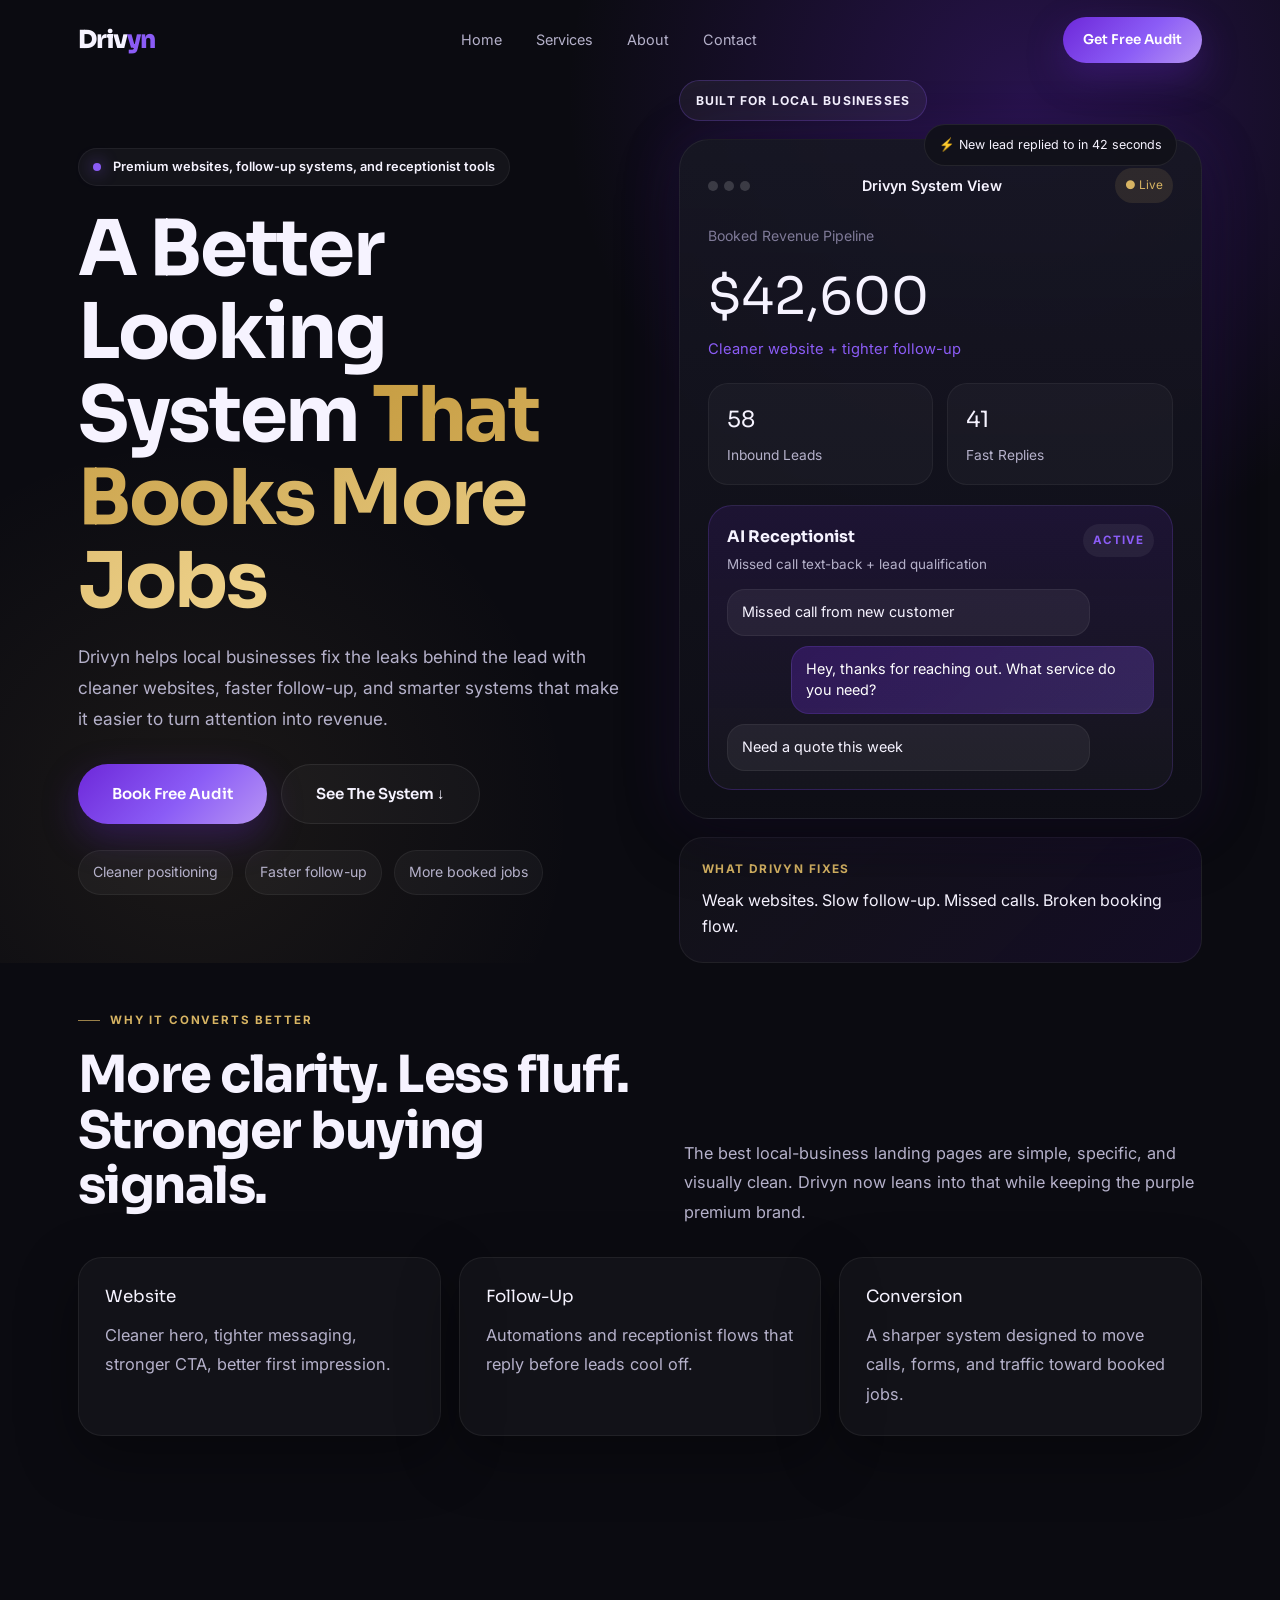
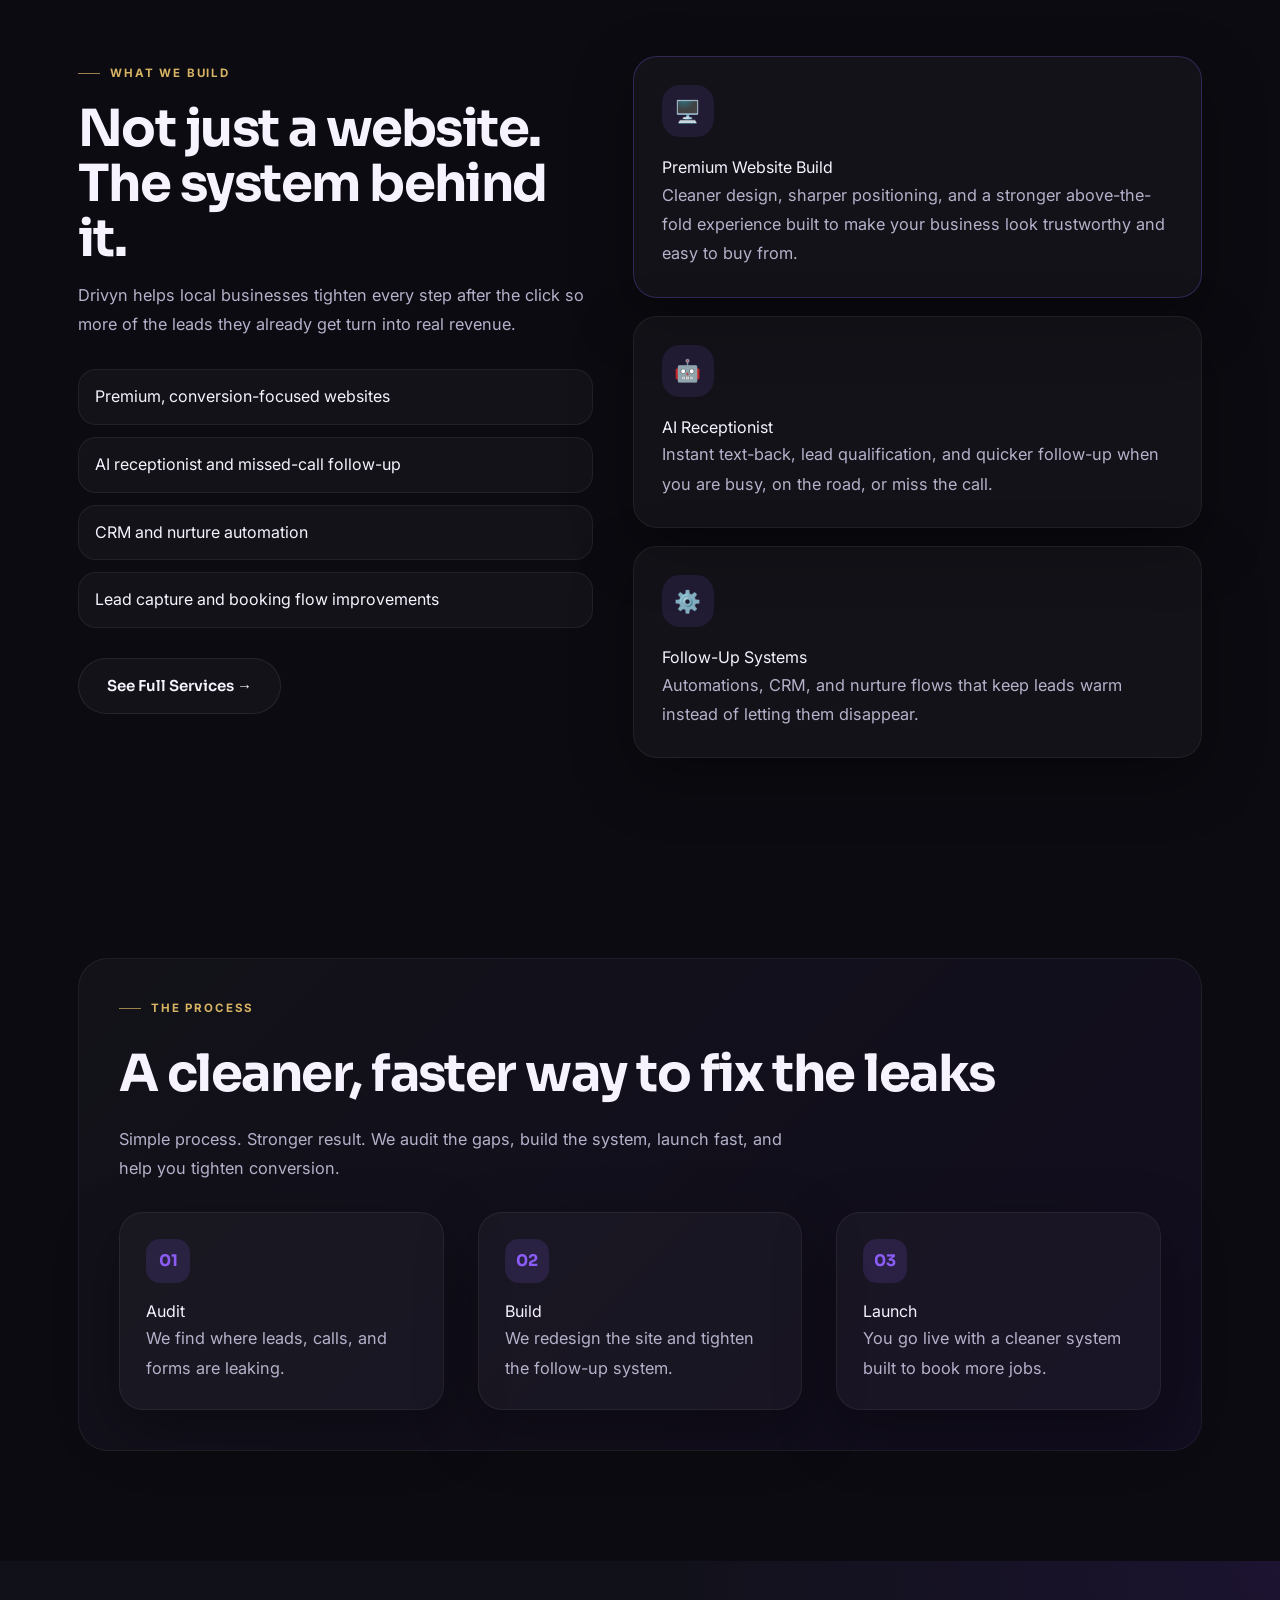
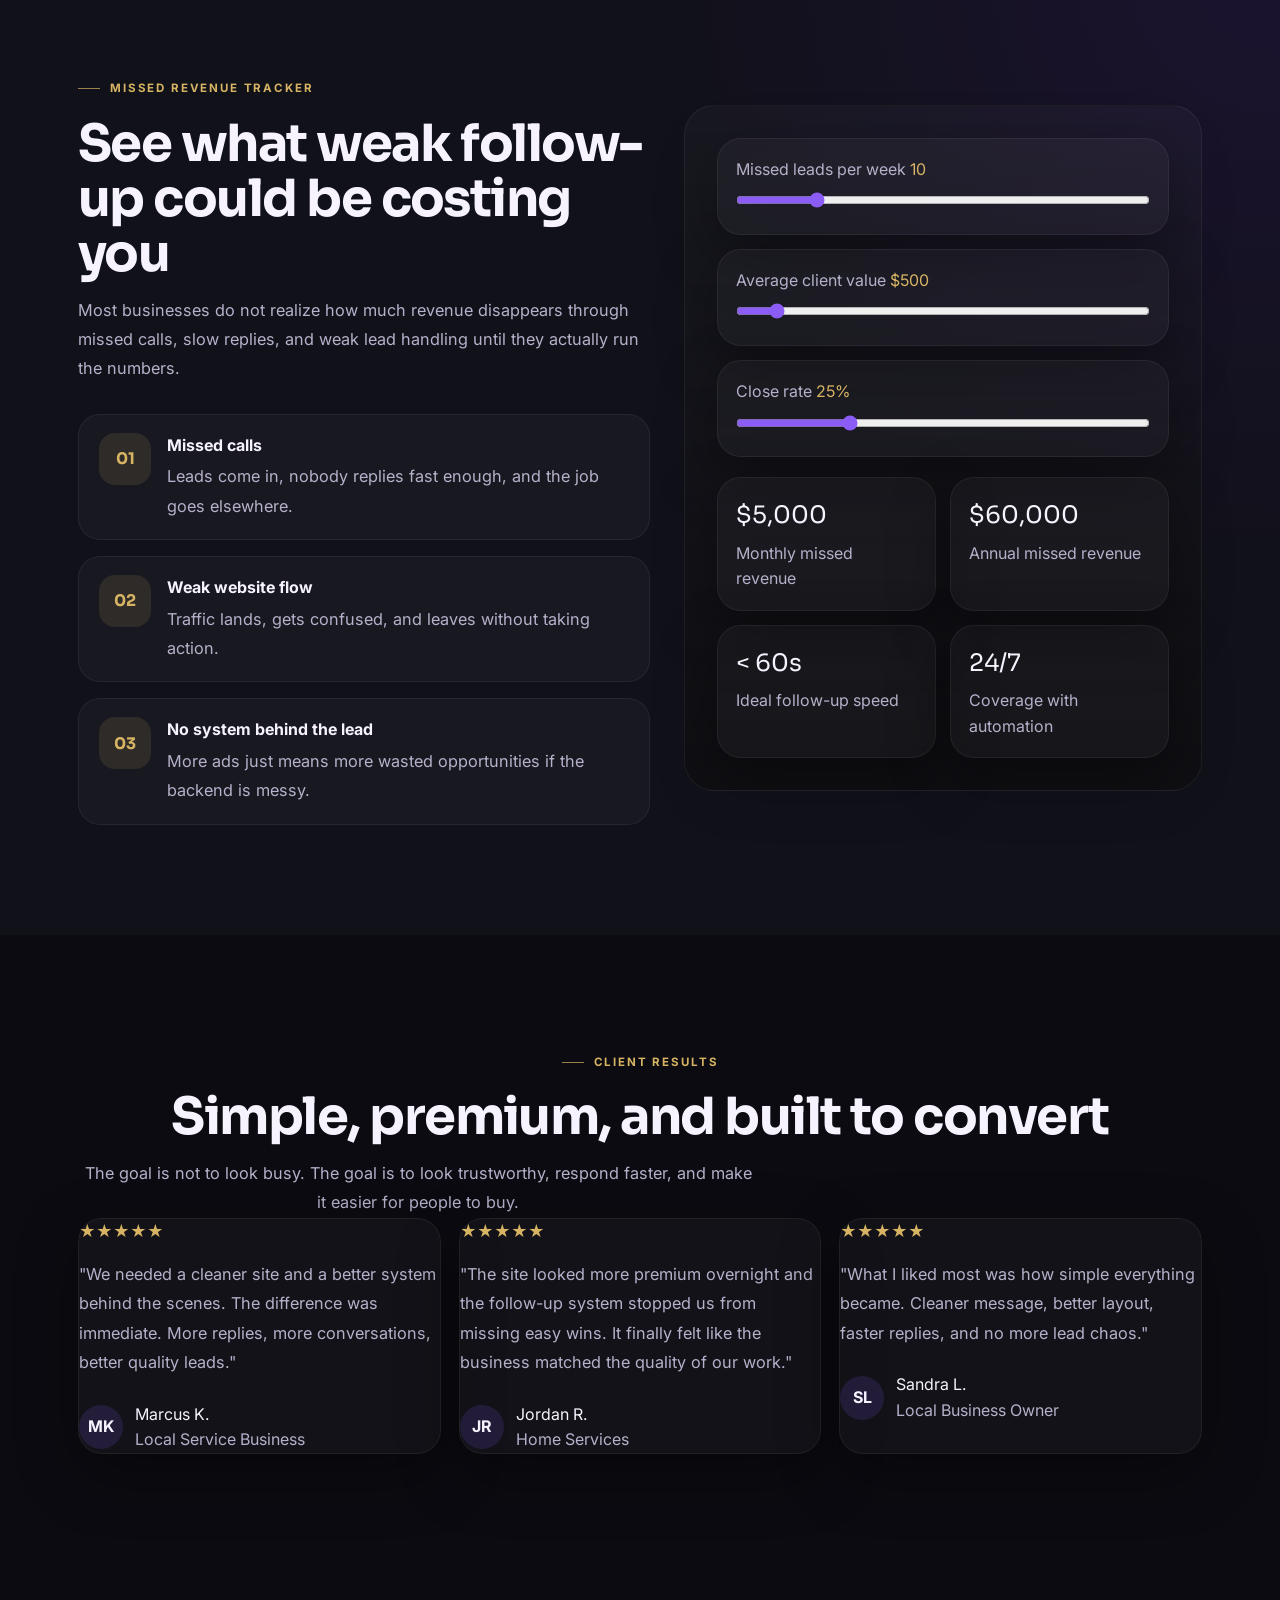
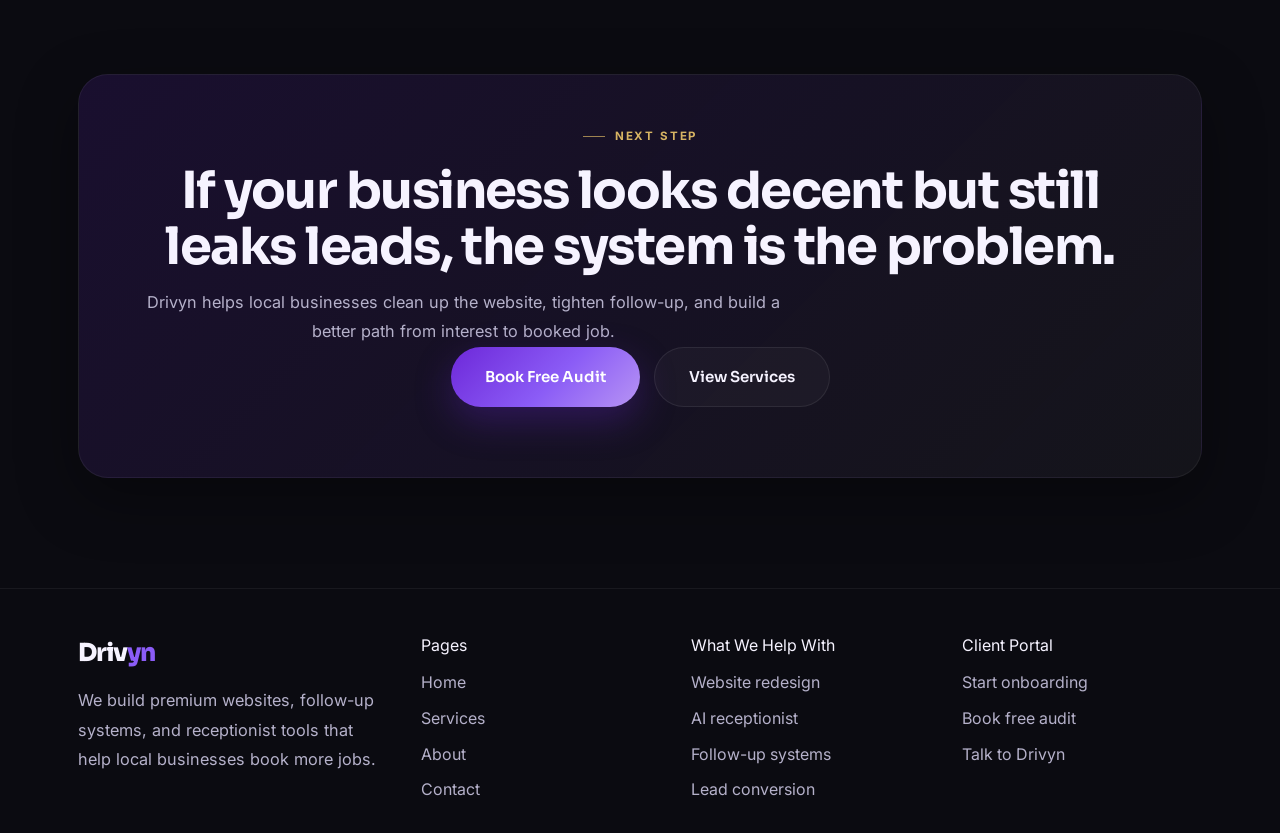
==== commit c1c56d37: "Add footer onboarding CTA and email form handling" ====
--- a/index.html
+++ b/index.html
@@ -3,16 +3,13 @@
 <head>
   <meta charset="UTF-8" />
   <meta name="viewport" content="width=device-width, initial-scale=1.0" />
-  <title>Drivyn — Websites & AI Systems That Make Your Business More Money</title>
-  <meta name="description" content="Drivyn builds high-converting websites, AI receptionists, and automation systems for local service businesses. More calls. More booked jobs. Less wasted time." />
+  <title>Drivyn — Premium Websites & Follow-Up Systems For Local Businesses</title>
+  <meta name="description" content="Drivyn helps local businesses turn more calls, forms, and traffic into booked jobs with cleaner websites, faster follow-up, and smarter systems." />
   <link rel="stylesheet" href="css/style.css" />
   <link rel="icon" href="data:image/svg+xml,<svg xmlns='http://www.w3.org/2000/svg' viewBox='0 0 32 32'><text y='26' font-size='28'>⚡</text></svg>" />
 </head>
 <body>
 
-<!-- ═══════════════════════════════════════
-     NAVIGATION
-════════════════════════════════════════ -->
 <nav class="nav" id="nav">
   <div class="nav-inner">
     <a href="index.html" class="nav-logo">Driv<span>yn</span></a>
@@ -38,626 +35,321 @@
   </div>
 </nav>
 
-<!-- ═══════════════════════════════════════
-     HERO
-════════════════════════════════════════ -->
-<section class="hero" id="home">
-  <div class="container">
-    <div class="hero-grid">
-
-      <!-- Left: Copy -->
-      <div class="hero-content">
+<section class="hero hero-redesign" id="home">
+  <div class="container">
+    <div class="hero-grid hero-grid-redesign">
+      <div class="hero-content hero-content-redesign">
         <div class="hero-eyebrow">
           <span class="hero-eyebrow-dot"></span>
-          Websites &amp; AI Systems for Local Businesses
+          Premium websites, follow-up systems, and receptionist tools
         </div>
         <h1 class="hero-headline">
-          Stop Losing Jobs to Businesses That Just
-          <span class="gold-gradient"> Look Better Online</span>
+          A Better Looking System
+          <span class="gold-gradient"> That Books More Jobs</span>
         </h1>
         <p class="hero-subheadline">
-          Drivyn builds revenue systems for local service businesses — high-converting websites, AI-powered follow-up, and automation that works while you're on the job.
+          Drivyn helps local businesses fix the leaks behind the lead with cleaner websites, faster follow-up, and smarter systems that make it easier to turn attention into revenue.
         </p>
         <div class="hero-ctas">
-          <a href="contact.html" class="btn btn-primary btn-lg">Get Your Free Audit</a>
-          <a href="#how-it-works" class="btn btn-secondary btn-lg">See How It Works ↓</a>
-        </div>
-        <div class="hero-stats">
-          <div>
-            <div class="hero-stat-value"><span data-target="3" data-suffix="x">0x</span></div>
-            <div class="hero-stat-label">Average lead increase</div>
-          </div>
-          <div>
-            <div class="hero-stat-value"><span data-target="14" data-suffix=" days">0 days</span></div>
-            <div class="hero-stat-label">Average build time</div>
-          </div>
-          <div>
-            <div class="hero-stat-value"><span data-target="100" data-suffix="%">0%</span></div>
-            <div class="hero-stat-label">Done for you</div>
-          </div>
-        </div>
-      </div>
-
-      <!-- Right: Dashboard Visual -->
-      <div class="hero-visual">
-        <div class="hero-dashboard">
-          <div class="notification-float">🔔 New Lead — Sarah M.</div>
-          <div class="dash-header">
-            <div class="dash-dots">
-              <span></span><span></span><span></span>
+          <a href="contact.html" class="btn btn-primary btn-lg">Book Free Audit</a>
+          <a href="#proof" class="btn btn-secondary btn-lg">See The System ↓</a>
+        </div>
+        <div class="hero-inline-points">
+          <div class="hero-inline-point">Cleaner positioning</div>
+          <div class="hero-inline-point">Faster follow-up</div>
+          <div class="hero-inline-point">More booked jobs</div>
+        </div>
+      </div>
+
+      <div class="hero-visual hero-visual-redesign">
+        <div class="premium-stack">
+          <div class="premium-pill">Built For Local Businesses</div>
+          <div class="hero-dashboard premium-dashboard redesign-dashboard">
+            <div class="notification-float">⚡ New lead replied to in 42 seconds</div>
+            <div class="dash-header">
+              <div class="dash-dots">
+                <span></span><span></span><span></span>
+              </div>
+              <span class="dash-title">Drivyn System View</span>
+              <span class="dash-badge">● Live</span>
             </div>
-            <span class="dash-title">Drivyn Dashboard</span>
-            <span class="dash-badge">● Live</span>
-          </div>
-          <div class="dash-metric-big">
-            <div class="dash-metric-label">Monthly Revenue Pipeline</div>
-            <div class="dash-metric-value">$28,400</div>
-            <div class="dash-metric-change">↑ 34% from last month</div>
-          </div>
-          <div class="dash-row">
-            <div class="dash-mini">
-              <div class="dash-mini-val">47</div>
-              <div class="dash-mini-lbl">Leads This Month</div>
+            <div class="dash-metric-big">
+              <div class="dash-metric-label">Booked Revenue Pipeline</div>
+              <div class="dash-metric-value">$42,600</div>
+              <div class="dash-metric-change">Cleaner website + tighter follow-up</div>
             </div>
-            <div class="dash-mini">
-              <div class="dash-mini-val">31</div>
-              <div class="dash-mini-lbl">Booked Jobs</div>
+            <div class="dash-row premium-dashboard-row">
+              <div class="dash-mini premium-mini-card">
+                <div class="dash-mini-val">58</div>
+                <div class="dash-mini-lbl">Inbound Leads</div>
+              </div>
+              <div class="dash-mini premium-mini-card">
+                <div class="dash-mini-val">41</div>
+                <div class="dash-mini-lbl">Fast Replies</div>
+              </div>
             </div>
-          </div>
-          <div class="dash-bar-wrap">
-            <div class="dash-bar-row">
-              <span>Lead → Booked Rate</span>
-              <span class="gold">78%</span>
+            <div class="receptionist-card">
+              <div class="receptionist-head">
+                <div>
+                  <div class="receptionist-title">AI Receptionist</div>
+                  <div class="receptionist-sub">Missed call text-back + lead qualification</div>
+                </div>
+                <div class="receptionist-status">ACTIVE</div>
+              </div>
+              <div class="receptionist-bubbles">
+                <div class="bubble bubble-incoming">Missed call from new customer</div>
+                <div class="bubble bubble-outgoing">Hey, thanks for reaching out. What service do you need?</div>
+                <div class="bubble bubble-incoming">Need a quote this week</div>
+              </div>
             </div>
-            <div class="dash-track">
-              <div class="dash-fill" data-w="78%"></div>
-            </div>
-          </div>
-        </div>
-      </div>
-
-    </div>
-  </div>
-</section>
-
-<div class="divider"></div>
-
-<!-- ═══════════════════════════════════════
-     PROBLEM SECTION
-════════════════════════════════════════ -->
-<section class="section problem-section" id="problem">
-  <div class="container">
-    <div class="problem-intro">
+          </div>
+          <div class="premium-glow-card">
+            <div class="premium-glow-label">What Drivyn fixes</div>
+            <div class="premium-glow-copy">Weak websites. Slow follow-up. Missed calls. Broken booking flow.</div>
+          </div>
+        </div>
+      </div>
+    </div>
+  </div>
+</section>
+
+<section class="section compact-proof-section" id="proof">
+  <div class="container">
+    <div class="proof-banner fade-up">
       <div>
-        <div class="section-label">Sound Familiar?</div>
-        <h2>Your Business Is Better Than Your Online Presence Suggests</h2>
-      </div>
-      <div>
-        <p>Most local service businesses do great work. The problem isn't the quality of the job — it's that the wrong people are winning online. If your digital presence isn't working for you, you're working against yourself.</p>
-      </div>
-    </div>
-
-    <div class="pain-grid">
-      <div class="pain-card fade-up">
-        <div class="pain-icon">🌐</div>
-        <div class="pain-title">Your Website Looks Like It's From 2015</div>
-        <p class="pain-desc">Customers judge you before you ever pick up the phone. An outdated, slow, or confusing website is quietly costing you jobs you never knew you lost.</p>
-      </div>
-      <div class="pain-card fade-up delay-1">
-        <div class="pain-icon">📵</div>
-        <div class="pain-title">Missed Calls = Missed Revenue</div>
-        <p class="pain-desc">You're on the job, someone calls, they get voicemail. By the time you call back, they've already booked someone else. That's not just annoying — it's expensive.</p>
-      </div>
-      <div class="pain-card fade-up delay-2">
-        <div class="pain-icon">⏱️</div>
-        <div class="pain-title">Leads Go Cold Before You Follow Up</div>
-        <p class="pain-desc">You're busy. Follow-up slips. 24–48 hours later that warm lead has gone cold. Manual follow-up doesn't scale — and it definitely doesn't happen at 11pm on a Sunday.</p>
-      </div>
-      <div class="pain-card fade-up delay-3">
-        <div class="pain-icon">🔍</div>
-        <div class="pain-title">You're Invisible Where It Counts</div>
-        <p class="pain-desc">If you're not showing up in local search, not collecting reviews consistently, and not running a tight online profile — your competitor is getting the calls you should be getting.</p>
-      </div>
-    </div>
-  </div>
-</section>
-
-<!-- ═══════════════════════════════════════
-     SERVICES / SOLUTION
-════════════════════════════════════════ -->
-<section class="section" id="services">
-  <div class="container">
-    <div class="text-center">
-      <div class="section-label">What We Build</div>
-      <h2 class="section-title">A Complete Revenue System.<br>Not Just a Website.</h2>
-      <p class="section-subtitle">Every tool we build has one job: make your business more money. Here's what goes into your Drivyn system.</p>
-    </div>
-
-    <div class="services-grid">
-      <div class="service-card fade-up">
-        <div class="service-icon">🖥️</div>
-        <div class="service-name">High-Converting Website</div>
-        <p class="service-desc">Built to get calls, not win design awards. Fast, mobile-first, and optimised from the headline to the CTA to turn visitors into booked jobs.</p>
-        <ul class="service-outcomes">
-          <li>Mobile-first, lightning-fast load</li>
-          <li>Conversion-focused layout &amp; copy</li>
-          <li>SEO-ready from day one</li>
-          <li>Integrates with your booking system</li>
-        </ul>
-      </div>
-
-      <div class="service-card featured fade-up delay-1">
-        <div class="service-icon">🤖</div>
-        <div class="service-name">AI Missed Call Text-Back</div>
-        <p class="service-desc">When you can't answer, our AI texts the caller back instantly — captures their details, answers basic questions, and keeps the lead warm until you're ready.</p>
-        <ul class="service-outcomes">
-          <li>Responds in under 60 seconds</li>
-          <li>Captures name, job type, urgency</li>
-          <li>Qualifies before you call back</li>
-          <li>Works 24/7 — including weekends</li>
-        </ul>
-      </div>
-
-      <div class="service-card fade-up delay-2">
-        <div class="service-icon">⚙️</div>
-        <div class="service-name">CRM + Follow-Up Automation</div>
-        <p class="service-desc">Every lead gets tracked, followed up, and nurtured automatically. No more sticky notes, no more dropped balls. Your pipeline runs itself.</p>
-        <ul class="service-outcomes">
-          <li>Automated email &amp; SMS sequences</li>
-          <li>Lead status tracking &amp; alerts</li>
-          <li>Quote follow-up without lifting a finger</li>
-          <li>Re-engagement for old leads</li>
-        </ul>
-      </div>
-
-      <div class="service-card fade-up delay-1">
-        <div class="service-icon">🎯</div>
-        <div class="service-name">Lead Capture &amp; Nurture</div>
-        <p class="service-desc">Forms, chatbots, and landing pages that capture every enquiry — then automatically nurture them through to booking. No lead left behind.</p>
-        <ul class="service-outcomes">
-          <li>Multi-step quote request forms</li>
-          <li>Instant lead notification alerts</li>
-          <li>Nurture sequences that close</li>
-          <li>Integrates with any booking tool</li>
-        </ul>
-      </div>
-
-      <div class="service-card fade-up delay-2">
-        <div class="service-icon">⭐</div>
-        <div class="service-name">Reputation Management</div>
-        <p class="service-desc">5-star reviews don't happen by accident. We build automated systems that ask every happy customer for a review — so your reputation grows without you thinking about it.</p>
-        <ul class="service-outcomes">
-          <li>Automated post-job review requests</li>
-          <li>Google &amp; Facebook review growth</li>
-          <li>Negative review interception</li>
-          <li>Review showcase on your website</li>
-        </ul>
-      </div>
-
-      <div class="service-card fade-up delay-3">
-        <div class="service-icon">📊</div>
-        <div class="service-name">Reporting &amp; Visibility</div>
-        <p class="service-desc">Know exactly where your leads come from, what's converting, and what's not. A clean dashboard that tells you what matters — without the noise.</p>
-        <ul class="service-outcomes">
-          <li>Monthly performance reports</li>
-          <li>Lead source tracking</li>
-          <li>Conversion rate visibility</li>
-          <li>Clear ROI on everything we build</li>
-        </ul>
-      </div>
-    </div>
-
-    <div style="text-align:center;margin-top:48px;">
-      <a href="services.html" class="btn btn-secondary">See Full Service Breakdown →</a>
-    </div>
-  </div>
-</section>
-
-<div class="divider"></div>
-
-<!-- ═══════════════════════════════════════
-     HOW IT WORKS
-════════════════════════════════════════ -->
-<section class="section" id="how-it-works">
-  <div class="container">
-    <div class="text-center">
-      <div class="section-label">The Process</div>
-      <h2 class="section-title">From Zero to Revenue System in 4 Steps</h2>
-      <p class="section-subtitle">We've built this process to move fast and get results. Most clients are live and generating leads within two weeks.</p>
-    </div>
-
-    <div class="steps-container">
-      <div class="steps-connector"></div>
-      <div class="steps-grid">
-        <div class="step fade-up">
+        <div class="section-label">Why It Converts Better</div>
+        <h2 class="section-title">More clarity. Less fluff. Stronger buying signals.</h2>
+      </div>
+      <p class="proof-banner-copy">The best local-business landing pages are simple, specific, and visually clean. Drivyn now leans into that while keeping the purple premium brand.</p>
+    </div>
+
+    <div class="proof-card-grid">
+      <div class="proof-stat-card fade-up">
+        <div class="proof-stat-title">Website</div>
+        <p>Cleaner hero, tighter messaging, stronger CTA, better first impression.</p>
+      </div>
+      <div class="proof-stat-card fade-up delay-1">
+        <div class="proof-stat-title">Follow-Up</div>
+        <p>Automations and receptionist flows that reply before leads cool off.</p>
+      </div>
+      <div class="proof-stat-card fade-up delay-2">
+        <div class="proof-stat-title">Conversion</div>
+        <p>A sharper system designed to move calls, forms, and traffic toward booked jobs.</p>
+      </div>
+    </div>
+  </div>
+</section>
+
+<section class="section service-split-section" id="services">
+  <div class="container">
+    <div class="service-split-grid">
+      <div class="service-split-copy">
+        <div class="section-label">What We Build</div>
+        <h2 class="section-title">Not just a website. The system behind it.</h2>
+        <p class="section-subtitle">Drivyn helps local businesses tighten every step after the click so more of the leads they already get turn into real revenue.</p>
+        <div class="service-bullet-list">
+          <div class="service-bullet-item">Premium, conversion-focused websites</div>
+          <div class="service-bullet-item">AI receptionist and missed-call follow-up</div>
+          <div class="service-bullet-item">CRM and nurture automation</div>
+          <div class="service-bullet-item">Lead capture and booking flow improvements</div>
+        </div>
+        <a href="services.html" class="btn btn-secondary">See Full Services →</a>
+      </div>
+
+      <div class="service-feature-stack">
+        <div class="service-feature-card featured fade-up">
+          <div class="service-icon">🖥️</div>
+          <div class="service-name">Premium Website Build</div>
+          <p class="service-desc">Cleaner design, sharper positioning, and a stronger above-the-fold experience built to make your business look trustworthy and easy to buy from.</p>
+        </div>
+        <div class="service-feature-card fade-up delay-1">
+          <div class="service-icon">🤖</div>
+          <div class="service-name">AI Receptionist</div>
+          <p class="service-desc">Instant text-back, lead qualification, and quicker follow-up when you are busy, on the road, or miss the call.</p>
+        </div>
+        <div class="service-feature-card fade-up delay-2">
+          <div class="service-icon">⚙️</div>
+          <div class="service-name">Follow-Up Systems</div>
+          <p class="service-desc">Automations, CRM, and nurture flows that keep leads warm instead of letting them disappear.</p>
+        </div>
+      </div>
+    </div>
+  </div>
+</section>
+
+<section class="section demand-strip-section" id="how-it-works">
+  <div class="container">
+    <div class="demand-strip">
+      <div class="demand-strip-copy">
+        <div class="section-label">The Process</div>
+        <h2 class="section-title">A cleaner, faster way to fix the leaks</h2>
+        <p class="section-subtitle">Simple process. Stronger result. We audit the gaps, build the system, launch fast, and help you tighten conversion.</p>
+      </div>
+      <div class="demand-strip-grid">
+        <div class="demand-step fade-up">
           <div class="step-number">01</div>
-          <div class="step-title">Free Audit</div>
-          <p class="step-desc">We dig into your current online presence, find where leads are slipping through the cracks, and show you exactly what it's costing you.</p>
-        </div>
-        <div class="step fade-up delay-1">
+          <div class="step-title">Audit</div>
+          <p class="step-desc">We find where leads, calls, and forms are leaking.</p>
+        </div>
+        <div class="demand-step fade-up delay-1">
           <div class="step-number">02</div>
-          <div class="step-title">Custom Build</div>
-          <p class="step-desc">We build your website, configure your AI systems, and set up your automation pipeline — all tailored to your specific business and market.</p>
-        </div>
-        <div class="step fade-up delay-2">
+          <div class="step-title">Build</div>
+          <p class="step-desc">We redesign the site and tighten the follow-up system.</p>
+        </div>
+        <div class="demand-step fade-up delay-2">
           <div class="step-number">03</div>
-          <div class="step-title">Go Live</div>
-          <p class="step-desc">Your new system goes live. Tested, optimised, and ready to convert from day one. We handle the launch so you don't have to think about it.</p>
-        </div>
-        <div class="step fade-up delay-3">
-          <div class="step-number">04</div>
-          <div class="step-title">Scale &amp; Grow</div>
-          <p class="step-desc">We monitor results, optimise what's working, and build on your wins. You focus on doing the work. We keep the leads coming in.</p>
-        </div>
-      </div>
-    </div>
-  </div>
-</section>
-
-<!-- ═══════════════════════════════════════
-     WHY DRIVYN
-════════════════════════════════════════ -->
-<section class="section" style="background:var(--bg-secondary);" id="why-drivyn">
-  <div class="container">
-    <div class="why-grid">
-      <div>
-        <div class="section-label">Why Drivyn</div>
-        <h2 class="section-title">We're Not an Agency.<br>We're <span class="gold-gradient">In Your Corner.</span></h2>
-        <p style="margin-bottom:40px;">Generic agencies sell you a website and disappear. We build revenue systems and stay involved — because our success is tied directly to yours.</p>
-
-        <div class="why-points">
-          <div class="why-point fade-up">
-            <div class="why-point-icon">💰</div>
-            <div>
-              <div class="why-point-title">We Measure Success in Jobs Booked — Not Impressions</div>
-              <p class="why-point-desc">We don't care about pretty metrics that don't pay your bills. Every decision we make is about driving real calls, real enquiries, and real revenue.</p>
-            </div>
-          </div>
-          <div class="why-point fade-up delay-1">
-            <div class="why-point-icon">🏗️</div>
-            <div>
-              <div class="why-point-title">Built Specifically for Service Businesses</div>
-              <p class="why-point-desc">We understand how service businesses work — the busy seasons, the missed calls, the word-of-mouth dependency. We build for your world, not a generic template.</p>
-            </div>
-          </div>
-          <div class="why-point fade-up delay-2">
-            <div class="why-point-icon">⚡</div>
-            <div>
-              <div class="why-point-title">Everything Done For You</div>
-              <p class="why-point-desc">You don't need to understand tech, automation, or SEO. You just need to show up and deliver great work. We handle everything else.</p>
-            </div>
-          </div>
-          <div class="why-point fade-up delay-3">
-            <div class="why-point-icon">🤝</div>
-            <div>
-              <div class="why-point-title">Ongoing Partner — Not a One-Off Vendor</div>
-              <p class="why-point-desc">We stay in your corner after launch. Monthly reporting, ongoing optimisation, and a team that picks up the phone when you need them.</p>
-            </div>
-          </div>
-        </div>
-      </div>
-
-      <!-- Result card -->
-      <div class="why-visual fade-up delay-1">
-        <div class="result-card">
-          <div class="result-number gold-gradient" data-target="312" data-suffix="%">0%</div>
-          <div class="result-label">Average increase in inbound leads within 90 days</div>
-          <p style="font-size:0.88rem;margin-bottom:24px;">Across our client base, businesses that implement the full Drivyn system see transformative results — not just prettier websites.</p>
-          <div class="result-mini-grid">
-            <div class="result-mini">
-              <div class="result-mini-val gold" data-target="2" data-suffix="x" style="font-size:1.5rem;">0x</div>
-              <div class="result-mini-lbl">More quote requests</div>
-            </div>
-            <div class="result-mini">
-              <div class="result-mini-val gold" data-target="14" data-suffix=" days" style="font-size:1.2rem;">0</div>
-              <div class="result-mini-lbl">Average launch time</div>
-            </div>
-            <div class="result-mini">
-              <div class="result-mini-val gold" data-target="85" data-suffix="%" style="font-size:1.5rem;">0%</div>
-              <div class="result-mini-lbl">Leads responded to in &lt;1 min</div>
-            </div>
-            <div class="result-mini">
-              <div class="result-mini-val gold" data-target="100" data-suffix="%" style="font-size:1.5rem;">0%</div>
-              <div class="result-mini-lbl">Done for you</div>
-            </div>
-          </div>
-        </div>
-      </div>
-    </div>
-  </div>
-</section>
-
-<!-- ═══════════════════════════════════════
-     COMPARISON TABLE
-════════════════════════════════════════ -->
-<section class="section" id="comparison">
-  <div class="container">
-    <div class="text-center">
-      <div class="section-label">The Honest Comparison</div>
-      <h2 class="section-title">Drivyn vs. The Alternatives</h2>
-      <p class="section-subtitle">See exactly how we stack up against building it yourself or hiring a generic agency.</p>
-    </div>
-
-    <div class="comparison-wrap fade-up">
-      <table class="comp-table">
-        <thead>
-          <tr>
-            <th>What You Get</th>
-            <th>DIY / Template</th>
-            <th>Generic Agency</th>
-            <th class="col-drivyn">⚡ Drivyn</th>
-          </tr>
-        </thead>
-        <tbody>
-          <tr>
-            <td>Built to convert visitors to calls</td>
-            <td><span class="c-cross">✗</span></td>
-            <td><span class="c-maybe">Sometimes</span></td>
-            <td class="col-drivyn"><span class="c-check">✓</span></td>
-          </tr>
-          <tr>
-            <td>AI missed call &amp; lead follow-up</td>
-            <td><span class="c-cross">✗</span></td>
-            <td><span class="c-cross">✗</span></td>
-            <td class="col-drivyn"><span class="c-check">✓</span></td>
-          </tr>
-          <tr>
-            <td>CRM &amp; automation included</td>
-            <td><span class="c-cross">✗</span></td>
-            <td><span class="c-cross">✗</span></td>
-            <td class="col-drivyn"><span class="c-check">✓</span></td>
-          </tr>
-          <tr>
-            <td>Reputation management system</td>
-            <td><span class="c-cross">✗</span></td>
-            <td><span class="c-maybe">Extra cost</span></td>
-            <td class="col-drivyn"><span class="c-check">✓</span></td>
-          </tr>
-          <tr>
-            <td>Local SEO optimised</td>
-            <td><span class="c-cross">✗</span></td>
-            <td><span class="c-maybe">Sometimes</span></td>
-            <td class="col-drivyn"><span class="c-check">✓</span></td>
-          </tr>
-          <tr>
-            <td>Ongoing support &amp; optimisation</td>
-            <td><span class="c-cross">✗</span></td>
-            <td><span class="c-maybe">Extra cost</span></td>
-            <td class="col-drivyn"><span class="c-check">✓</span></td>
-          </tr>
-          <tr>
-            <td>Results-first approach</td>
-            <td><span class="c-cross">✗</span></td>
-            <td><span class="c-cross">✗</span></td>
-            <td class="col-drivyn"><span class="c-check">✓</span></td>
-          </tr>
-          <tr>
-            <td>Typical launch time</td>
-            <td>Whenever you finish</td>
-            <td>6–12 weeks</td>
-            <td class="col-drivyn"><span class="gold" style="font-weight:700;">~2 weeks</span></td>
-          </tr>
-        </tbody>
-      </table>
-    </div>
-  </div>
-</section>
-
-<!-- ═══════════════════════════════════════
-     SOCIAL PROOF / TESTIMONIALS
-════════════════════════════════════════ -->
+          <div class="step-title">Launch</div>
+          <p class="step-desc">You go live with a cleaner system built to book more jobs.</p>
+        </div>
+      </div>
+    </div>
+  </div>
+</section>
+
+<section class="section premium-proof-section" id="calculator">
+  <div class="container">
+    <div class="premium-proof-grid">
+      <div class="premium-proof-copy">
+        <div class="section-label">Missed Revenue Tracker</div>
+        <h2 class="section-title">See what weak follow-up could be costing you</h2>
+        <p class="premium-proof-lead">Most businesses do not realize how much revenue disappears through missed calls, slow replies, and weak lead handling until they actually run the numbers.</p>
+        <div class="premium-proof-list">
+          <div class="proof-line fade-up"><span>01</span><div><strong>Missed calls</strong><p>Leads come in, nobody replies fast enough, and the job goes elsewhere.</p></div></div>
+          <div class="proof-line fade-up delay-1"><span>02</span><div><strong>Weak website flow</strong><p>Traffic lands, gets confused, and leaves without taking action.</p></div></div>
+          <div class="proof-line fade-up delay-2"><span>03</span><div><strong>No system behind the lead</strong><p>More ads just means more wasted opportunities if the backend is messy.</p></div></div>
+        </div>
+      </div>
+      <div class="premium-proof-card fade-up delay-1">
+        <div class="result-mini-grid" style="margin-bottom:20px;">
+          <div class="result-mini" style="grid-column:1/-1;text-align:left;">
+            <div class="result-mini-lbl" style="margin-bottom:8px;">Missed leads per week <span class="gold" id="missed-leads-value">10</span></div>
+            <input type="range" id="missed-leads-slider" min="1" max="50" value="10" style="width:100%;">
+          </div>
+          <div class="result-mini" style="grid-column:1/-1;text-align:left;">
+            <div class="result-mini-lbl" style="margin-bottom:8px;">Average client value <span class="gold" id="client-value-value">$500</span></div>
+            <input type="range" id="client-value-slider" min="100" max="5000" step="50" value="500" style="width:100%;">
+          </div>
+          <div class="result-mini" style="grid-column:1/-1;text-align:left;">
+            <div class="result-mini-lbl" style="margin-bottom:8px;">Close rate <span class="gold" id="close-rate-value">25%</span></div>
+            <input type="range" id="close-rate-slider" min="5" max="80" value="25" style="width:100%;">
+          </div>
+        </div>
+        <div class="result-mini-grid">
+          <div class="result-mini">
+            <div class="result-mini-val gold" id="monthly-missed-revenue" style="font-size:1.5rem;">$5,000</div>
+            <div class="result-mini-lbl">Monthly missed revenue</div>
+          </div>
+          <div class="result-mini">
+            <div class="result-mini-val gold" id="annual-missed-revenue" style="font-size:1.5rem;">$60,000</div>
+            <div class="result-mini-lbl">Annual missed revenue</div>
+          </div>
+          <div class="result-mini">
+            <div class="result-mini-val gold" style="font-size:1.5rem;">&lt; 60s</div>
+            <div class="result-mini-lbl">Ideal follow-up speed</div>
+          </div>
+          <div class="result-mini">
+            <div class="result-mini-val gold" style="font-size:1.5rem;">24/7</div>
+            <div class="result-mini-lbl">Coverage with automation</div>
+          </div>
+        </div>
+      </div>
+    </div>
+  </div>
+</section>
+
 <section class="section testimonials-section" id="testimonials">
   <div class="container">
     <div class="text-center">
       <div class="section-label">Client Results</div>
-      <h2 class="section-title">Real Businesses. Real Revenue.</h2>
-      <p class="section-subtitle">Don't take our word for it. Here's what happens when service businesses get a proper system.</p>
+      <h2 class="section-title">Simple, premium, and built to convert</h2>
+      <p class="section-subtitle">The goal is not to look busy. The goal is to look trustworthy, respond faster, and make it easier for people to buy.</p>
     </div>
 
     <div class="testimonials-grid">
       <div class="testimonial-card fade-up">
         <div class="t-stars">★★★★★</div>
-        <p class="t-text">"We went from maybe 8 leads a month to 30+. The AI text-back alone has saved us at least 5 jobs that would've gone elsewhere. Best investment we've made."</p>
+        <p class="t-text">"We needed a cleaner site and a better system behind the scenes. The difference was immediate. More replies, more conversations, better quality leads."</p>
         <div class="t-author">
           <div class="t-avatar">MK</div>
           <div>
             <div class="t-name">Marcus K.</div>
-            <div class="t-business">Residential HVAC — Calgary, AB</div>
+            <div class="t-business">Local Service Business</div>
           </div>
         </div>
       </div>
       <div class="testimonial-card fade-up delay-1">
         <div class="t-stars">★★★★★</div>
-        <p class="t-text">"I was embarrassed by my old website. Drivyn rebuilt everything, set up the automations, and within 6 weeks we were getting more calls than we could handle."</p>
+        <p class="t-text">"The site looked more premium overnight and the follow-up system stopped us from missing easy wins. It finally felt like the business matched the quality of our work."</p>
         <div class="t-author">
           <div class="t-avatar">JR</div>
           <div>
             <div class="t-name">Jordan R.</div>
-            <div class="t-business">Flooring & Tile — Edmonton, AB</div>
+            <div class="t-business">Home Services</div>
           </div>
         </div>
       </div>
       <div class="testimonial-card fade-up delay-2">
         <div class="t-stars">★★★★★</div>
-        <p class="t-text">"The follow-up system is unreal. Leads that I would've forgotten about are booking weeks later because the automation kept them warm. Money I never would have seen."</p>
+        <p class="t-text">"What I liked most was how simple everything became. Cleaner message, better layout, faster replies, and no more lead chaos."</p>
         <div class="t-author">
           <div class="t-avatar">SL</div>
           <div>
             <div class="t-name">Sandra L.</div>
-            <div class="t-business">Window &amp; Eavestrough — Red Deer, AB</div>
-          </div>
-        </div>
-      </div>
-    </div>
-  </div>
-</section>
-
-<!-- ═══════════════════════════════════════
-     WHO IT'S FOR
-════════════════════════════════════════ -->
-<section class="section" id="who-its-for">
-  <div class="container">
-    <div class="text-center">
-      <div class="section-label">Fit Check</div>
-      <h2 class="section-title">Is Drivyn Right for You?</h2>
-      <p class="section-subtitle">We work best with a specific type of business. The more honest we are upfront, the better the results.</p>
-    </div>
-
-    <div class="for-grid">
-      <div class="for-card yes fade-up">
-        <div class="for-label">✓ This is for you</div>
-        <ul class="for-list">
-          <li><span class="ico">🏠</span> You're a local service business — trades, home services, automotive, cleaning, or similar</li>
-          <li><span class="ico">📞</span> You want more calls and enquiries without spending more on ads</li>
-          <li><span class="ico">📈</span> You've outgrown word-of-mouth and need a consistent lead source</li>
-          <li><span class="ico">💼</span> You're serious about growth and willing to invest in the right tools</li>
-          <li><span class="ico">⏰</span> You're too busy to chase leads — you want the system to do it for you</li>
-          <li><span class="ico">⭐</span> You do great work and want your online reputation to reflect that</li>
-        </ul>
-      </div>
-      <div class="for-card no fade-up delay-1">
-        <div class="for-label">✗ Not the right fit</div>
-        <ul class="for-list">
-          <li><span class="ico">🎨</span> You want a portfolio piece with no interest in conversion or results</li>
-          <li><span class="ico">🐢</span> You're not ready to respond to leads when they come in</li>
-          <li><span class="ico">💸</span> You're looking for the cheapest possible option — not the best ROI</li>
-          <li><span class="ico">🤷</span> You're a side hustle not yet committed to growing</li>
-          <li><span class="ico">🔒</span> You want total control and to DIY everything yourself</li>
-          <li><span class="ico">📉</span> You're not willing to trust a proven system and follow the process</li>
-        </ul>
-      </div>
-    </div>
-  </div>
-</section>
-
-<!-- ═══════════════════════════════════════
-     FAQ
-════════════════════════════════════════ -->
-<section class="section" style="background:var(--bg-secondary);" id="faq">
-  <div class="container">
-    <div class="text-center">
-      <div class="section-label">FAQ</div>
-      <h2 class="section-title">Questions We Get Every Week</h2>
-      <p class="section-subtitle">If you're thinking it, someone else already asked it.</p>
-    </div>
-
-    <div class="faq-list">
-      <div class="faq-item">
-        <div class="faq-question">
-          <span class="faq-q-text">How much does it cost?</span>
-          <span class="faq-icon">+</span>
-        </div>
-        <div class="faq-answer">
-          <div class="faq-answer-inner">Our systems start from $1,500 for a standalone website, up to full revenue system packages. The better question is: what's a booked job worth to you? Most clients recover the investment within the first 30–60 days of going live. Every engagement starts with a free audit so you know exactly what you're getting before committing.</div>
-        </div>
-      </div>
-      <div class="faq-item">
-        <div class="faq-question">
-          <span class="faq-q-text">How long does it take to go live?</span>
-          <span class="faq-icon">+</span>
-        </div>
-        <div class="faq-answer">
-          <div class="faq-answer-inner">Most builds go live within 2 weeks. We move fast deliberately — every day your current setup is losing you leads. Once we have your content and onboarding info, we build quickly and keep you in the loop throughout.</div>
-        </div>
-      </div>
-      <div class="faq-item">
-        <div class="faq-question">
-          <span class="faq-q-text">What kind of results can I realistically expect?</span>
-          <span class="faq-icon">+</span>
-        </div>
-        <div class="faq-answer">
-          <div class="faq-answer-inner">Every business is different, but our clients typically see a meaningful increase in inbound calls within the first 30 days, and a significant jump in booked jobs by day 60–90. The biggest wins usually come from the AI follow-up and missed call systems — these often generate ROI in the first week alone.</div>
-        </div>
-      </div>
-      <div class="faq-item">
-        <div class="faq-question">
-          <span class="faq-q-text">Do I need to be tech-savvy?</span>
-          <span class="faq-icon">+</span>
-        </div>
-        <div class="faq-answer">
-          <div class="faq-answer-inner">Not at all. We handle the entire build, setup, and launch. You get trained on how to use your dashboard (it takes about 20 minutes), and after that, most of it runs on its own. Our clients are busy tradespeople and business owners — not tech people. That's the point.</div>
-        </div>
-      </div>
-      <div class="faq-item">
-        <div class="faq-question">
-          <span class="faq-q-text">I already have a website. Can you work with that?</span>
-          <span class="faq-icon">+</span>
-        </div>
-        <div class="faq-answer">
-          <div class="faq-answer-inner">We'll audit it first. If it's already converting well, we'll layer our AI and automation systems on top. If it's not converting (most aren't, and there are specific reasons why), we'll show you the data and recommend a rebuild. Either way, you leave the audit with clear answers.</div>
-        </div>
-      </div>
-      <div class="faq-item">
-        <div class="faq-question">
-          <span class="faq-q-text">Is there ongoing support after launch?</span>
-          <span class="faq-icon">+</span>
-        </div>
-        <div class="faq-answer">
-          <div class="faq-answer-inner">Yes — every client gets ongoing support. We send monthly performance reports, make optimisations based on real data, and are available when you need us. We're not a one-off vendor. We build long-term relationships with the businesses we work with because that's where the real results come from.</div>
-        </div>
-      </div>
-    </div>
-  </div>
-</section>
-
-<!-- ═══════════════════════════════════════
-     FINAL CTA
-════════════════════════════════════════ -->
-<section class="section cta-section" id="cta">
-  <div class="container">
-    <div class="cta-box fade-up">
-      <div class="section-label" style="justify-content:center;">Ready to Grow?</div>
-      <h2>Your Competition Is<br><span class="gold-gradient">Online Right Now.</span></h2>
-      <p>Every day without a proper system is leads going to someone else. Get a free audit and find out exactly what you're leaving on the table — no obligation, no fluff.</p>
-      <div class="cta-ctas">
-        <a href="contact.html" class="btn btn-primary btn-lg">Get My Free Audit</a>
-        <a href="services.html" class="btn btn-secondary btn-lg">Explore Services</a>
-      </div>
-      <p class="cta-note">Free audit. No credit card. No pressure. Just clarity.</p>
-    </div>
-  </div>
-</section>
-
-<!-- ═══════════════════════════════════════
-     FOOTER
-════════════════════════════════════════ -->
+            <div class="t-business">Local Business Owner</div>
+          </div>
+        </div>
+      </div>
+    </div>
+  </div>
+</section>
+
+<section class="section" id="cta-final">
+  <div class="container">
+    <div class="final-cta-card fade-up">
+      <div class="section-label">Next Step</div>
+      <h2 class="section-title">If your business looks decent but still leaks leads, the system is the problem.</h2>
+      <p class="section-subtitle">Drivyn helps local businesses clean up the website, tighten follow-up, and build a better path from interest to booked job.</p>
+      <div class="hero-ctas" style="justify-content:center;">
+        <a href="contact.html" class="btn btn-primary btn-lg">Book Free Audit</a>
+        <a href="services.html" class="btn btn-secondary btn-lg">View Services</a>
+      </div>
+    </div>
+  </div>
+</section>
+
 <footer class="footer">
   <div class="container">
     <div class="footer-grid">
       <div class="footer-brand">
         <a href="index.html" class="nav-logo">Driv<span>yn</span></a>
-        <p>We build websites and AI systems that help local service businesses make more money. Skip the dealership, not the deal.</p>
+        <p>We build premium websites, follow-up systems, and receptionist tools that help local businesses book more jobs.</p>
       </div>
       <div>
         <div class="footer-col-title">Pages</div>
-        <div class="footer-col-links">
-          <a href="index.html">Home</a>
-          <a href="services.html">Services</a>
-          <a href="about.html">About</a>
-          <a href="contact.html">Contact</a>
-        </div>
+        <ul class="footer-links">
+          <li><a href="index.html">Home</a></li>
+          <li><a href="services.html">Services</a></li>
+          <li><a href="about.html">About</a></li>
+          <li><a href="contact.html">Contact</a></li>
+        </ul>
       </div>
       <div>
-        <div class="footer-col-title">Services</div>
-        <div class="footer-col-links">
-          <a href="services.html">Website Design</a>
-          <a href="services.html">AI Receptionist</a>
-          <a href="services.html">CRM &amp; Automation</a>
-          <a href="services.html">Reputation Systems</a>
-        </div>
+        <div class="footer-col-title">What We Help With</div>
+        <ul class="footer-links">
+          <li><a href="services.html">Website redesign</a></li>
+          <li><a href="services.html">AI receptionist</a></li>
+          <li><a href="services.html">Follow-up systems</a></li>
+          <li><a href="services.html">Lead conversion</a></li>
+        </ul>
       </div>
       <div>
-        <div class="footer-col-title">Get Started</div>
-        <div class="footer-col-links">
-          <a href="contact.html">Free Audit</a>
-          <a href="contact.html">Book a Call</a>
-          <a href="about.html">Our Story</a>
-        </div>
-      </div>
-    </div>
-    <div class="footer-bottom">
-      <span>© 2025 Drivyn. All rights reserved.</span>
-      <span>Built to make businesses more money.</span>
+        <div class="footer-col-title">Client Portal</div>
+        <ul class="footer-links">
+          <li><a href="contact.html#contact-form">Start onboarding</a></li>
+          <li><a href="contact.html">Book free audit</a></li>
+          <li><a href="contact.html">Talk to Drivyn</a></li>
+        </ul>
+      </div>
     </div>
   </div>
 </footer>
--- a/css/style.css
+++ b/css/style.css
@@ -1,60 +1,52 @@
 /* ============================================================
-   DRIVYN — PREMIUM WEBSITE STYLESHEET v2
-   Cadbury Gold (#C9A84C) + Deep Purple (#3B0073) on Near-Black
-   Background: 3% lighter = #0F0F12
+   DRIVYN — PREMIUM WEBSITE STYLESHEET v3
+   Purple premium redesign for local business landing pages
    ============================================================ */
 
 @import url('https://fonts.googleapis.com/css2?family=Sora:wght@300;400;500;600;700;800&family=Inter:wght@300;400;500;600&display=swap');
 
 :root {
-  --bg-primary:    #0F0F12;
-  --bg-secondary:  #141418;
-  --bg-card:       #17171F;
-  --bg-card-hover: #1C1C26;
-  --bg-elevated:   #1E1E28;
-
-  --gold:          #C9A84C;
-  --gold-light:    #DFC06A;
-  --gold-xlight:   #F0D896;
-  --gold-dark:     #A8883A;
-  --gold-glow:     rgba(201,168,76,0.15);
-  --gold-glow-sm:  rgba(201,168,76,0.08);
-
-  --purple-deep:   #1A0438;
-  --purple:        #2D0860;
-  --purple-mid:    #4A0E8F;
-  --purple-light:  #7C3AED;
-  --purple-glow:   rgba(74,14,143,0.25);
-
-  --text-primary:   #F2F0FA;
-  --text-secondary: #9896B2;
-  --text-muted:     #5A587A;
-
-  --border:         rgba(201,168,76,0.10);
-  --border-hover:   rgba(201,168,76,0.30);
-  --border-purple:  rgba(124,58,237,0.25);
-
-  --grad-gold:   linear-gradient(135deg, #A8883A 0%, #C9A84C 40%, #E8C97A 70%, #C9A84C 100%);
-  --grad-purple: linear-gradient(135deg, #2D0860, #4A0E8F);
-  --grad-hero:   radial-gradient(ellipse at 70% -10%, rgba(74,14,143,0.45) 0%, transparent 55%),
-                 radial-gradient(ellipse at 5% 90%, rgba(201,168,76,0.07) 0%, transparent 50%),
-                 #0F0F12;
-
-  --shadow-card:        0 4px 40px rgba(0,0,0,0.55);
-  --shadow-gold:        0 0 40px rgba(201,168,76,0.15);
-  --shadow-gold-strong: 0 0 60px rgba(201,168,76,0.28);
-  --shadow-purple:      0 0 40px rgba(74,14,143,0.25);
-
-  --nav-height:    80px;
-  --sec-pad:       120px;
-  --container-max: 1200px;
-
-  --r-sm: 8px;
-  --r-md: 14px;
-  --r-lg: 22px;
-  --r-xl: 36px;
-
-  --t:      all 0.35s cubic-bezier(0.4,0,0.2,1);
+  --bg-primary: #0B0B11;
+  --bg-secondary: #11111A;
+  --bg-card: #151521;
+  --bg-card-hover: #1A1A27;
+  --bg-elevated: #1F1630;
+
+  --purple-deep: #140525;
+  --purple: #3B0A73;
+  --purple-mid: #5B21B6;
+  --purple-light: #8B5CF6;
+  --purple-soft: rgba(139,92,246,0.15);
+  --purple-glow: rgba(91,33,182,0.30);
+
+  --gold: #D7B463;
+  --gold-light: #E7CB86;
+  --gold-soft: rgba(215,180,99,0.12);
+
+  --text-primary: #F6F3FF;
+  --text-secondary: #B5B1CA;
+  --text-muted: #7F7A98;
+
+  --border: rgba(255,255,255,0.08);
+  --border-strong: rgba(139,92,246,0.25);
+
+  --grad-gold: linear-gradient(135deg, #C79D42 0%, #D7B463 45%, #F0D48E 100%);
+  --grad-purple: linear-gradient(135deg, #2B0D52 0%, #5B21B6 100%);
+  --grad-hero: radial-gradient(circle at 80% 10%, rgba(91,33,182,0.35), transparent 34%), radial-gradient(circle at 15% 85%, rgba(215,180,99,0.08), transparent 28%), #0B0B11;
+
+  --shadow-card: 0 20px 60px rgba(0,0,0,0.35);
+  --shadow-glow: 0 0 60px rgba(91,33,182,0.18);
+
+  --nav-height: 80px;
+  --sec-pad: 110px;
+  --container-max: 1180px;
+
+  --r-sm: 10px;
+  --r-md: 18px;
+  --r-lg: 28px;
+  --r-xl: 40px;
+
+  --t: all 0.35s cubic-bezier(0.4, 0, 0.2, 1);
   --t-fast: all 0.18s ease;
 }
 
@@ -68,96 +60,96 @@
   overflow-x: hidden;
   -webkit-font-smoothing: antialiased;
 }
-img  { max-width: 100%; height: auto; display: block; }
-a    { text-decoration: none; color: inherit; }
-ul   { list-style: none; }
+img { max-width: 100%; display: block; }
+a { text-decoration: none; color: inherit; }
+ul { list-style: none; }
 button { cursor: pointer; font-family: inherit; }
 
-/* === TYPOGRAPHY === */
 h1,h2,h3,h4,h5,h6 {
   font-family: 'Sora', sans-serif;
   font-weight: 700;
-  line-height: 1.12;
-  letter-spacing: -0.025em;
-  color: var(--text-primary);
-}
-h1 { font-size: clamp(2.4rem, 5.5vw, 4.8rem); }
-h2 { font-size: clamp(1.9rem, 3.8vw, 3.1rem); }
-h3 { font-size: clamp(1.2rem, 2.2vw, 1.7rem); }
-p  { color: var(--text-secondary); font-size: 1.05rem; line-height: 1.78; }
-
-.gold { color: var(--gold); }
+  line-height: 1.08;
+  letter-spacing: -0.03em;
+  color: var(--text-primary);
+}
+h1 { font-size: clamp(2.8rem, 6vw, 5.4rem); }
+h2 { font-size: clamp(2rem, 4vw, 3.4rem); }
+h3 { font-size: clamp(1.2rem, 2vw, 1.8rem); }
+p { color: var(--text-secondary); font-size: 1.02rem; line-height: 1.8; }
+
 .gold-gradient {
   background: var(--grad-gold);
   -webkit-background-clip: text;
   -webkit-text-fill-color: transparent;
   background-clip: text;
 }
-
-/* === LAYOUT === */
+.gold { color: var(--gold); }
+
 .container { max-width: var(--container-max); margin: 0 auto; padding: 0 28px; }
 .section { padding: var(--sec-pad) 0; position: relative; }
+.text-center { text-align: center; }
 
 .section-label {
   display: inline-flex;
   align-items: center;
   gap: 10px;
-  font-family: 'Inter', sans-serif;
-  font-size: 0.7rem;
-  font-weight: 700;
-  letter-spacing: 0.18em;
+  margin-bottom: 18px;
+  color: var(--gold);
+  font-size: 0.72rem;
+  font-weight: 700;
+  letter-spacing: 0.16em;
   text-transform: uppercase;
-  color: var(--gold);
-  margin-bottom: 18px;
 }
 .section-label::before {
   content: '';
-  width: 22px; height: 1px;
+  width: 22px;
+  height: 1px;
   background: var(--gold);
-  opacity: 0.55;
-}
-.section-title   { margin-bottom: 14px; }
-.section-subtitle { font-size: 1.08rem; max-width: 580px; color: var(--text-secondary); margin-bottom: 60px; }
-.text-center { text-align: center; }
-.text-center .section-subtitle { margin-left: auto; margin-right: auto; }
-.text-center .section-label    { justify-content: center; }
-
-/* === BUTTONS === */
+  opacity: 0.7;
+}
+.section-title { margin-bottom: 14px; }
+.section-subtitle { max-width: 680px; margin-bottom: 0; }
+
 .btn {
   display: inline-flex;
   align-items: center;
+  justify-content: center;
   gap: 8px;
-  padding: 14px 28px;
-  border-radius: var(--r-sm);
+  padding: 15px 28px;
+  border-radius: 999px;
   font-family: 'Sora', sans-serif;
   font-weight: 600;
-  font-size: 0.93rem;
+  font-size: 0.94rem;
   transition: var(--t);
   border: none;
   white-space: nowrap;
-  letter-spacing: 0.01em;
-}
-.btn-primary { background: var(--grad-gold); color: #080606; }
-.btn-primary:hover { box-shadow: var(--shadow-gold-strong); transform: translateY(-2px); }
-.btn-secondary { background: transparent; color: var(--text-primary); border: 1px solid var(--border-hover); }
-.btn-secondary:hover { border-color: var(--gold); color: var(--gold); background: var(--gold-glow); }
-.btn-lg { padding: 17px 36px; font-size: 0.98rem; }
-.btn-sm { padding: 10px 20px; font-size: 0.84rem; }
-
-/* === NAVIGATION === */
+}
+.btn-primary {
+  background: linear-gradient(135deg, #6D28D9 0%, #8B5CF6 55%, #B794F4 100%);
+  color: #fff;
+  box-shadow: 0 14px 36px rgba(91,33,182,0.35);
+}
+.btn-primary:hover { transform: translateY(-2px); box-shadow: 0 20px 44px rgba(91,33,182,0.42); }
+.btn-secondary {
+  background: rgba(255,255,255,0.03);
+  color: var(--text-primary);
+  border: 1px solid var(--border);
+}
+.btn-secondary:hover { border-color: var(--border-strong); background: rgba(255,255,255,0.06); }
+.btn-lg { padding: 17px 34px; }
+.btn-sm { padding: 12px 20px; font-size: 0.84rem; }
+
 .nav {
   position: fixed;
-  top: 0; left: 0; right: 0;
+  inset: 0 0 auto 0;
   height: var(--nav-height);
   z-index: 1000;
   transition: var(--t);
 }
 .nav.scrolled {
-  background: rgba(15,15,18,0.95);
-  backdrop-filter: blur(24px);
-  -webkit-backdrop-filter: blur(24px);
-  border-bottom: 1px solid var(--border);
-  box-shadow: 0 4px 30px rgba(0,0,0,0.35);
+  background: rgba(11,11,17,0.92);
+  backdrop-filter: blur(20px);
+  border-bottom: 1px solid rgba(255,255,255,0.06);
 }
 .nav-inner {
   max-width: var(--container-max);
@@ -168,87 +160,41 @@
   align-items: center;
   justify-content: space-between;
 }
-
-/* Logo image */
 .nav-logo {
-  display: inline-flex;
-  align-items: center;
-  text-decoration: none;
-}
-.nav-logo-img {
-  height: 44px;
-  width: auto;
-  object-fit: contain;
-  /* Blend white background into dark nav */
-  mix-blend-mode: multiply;
-  filter: brightness(0) invert(1) sepia(1) saturate(3) hue-rotate(235deg) brightness(0.85);
-  transition: var(--t-fast);
-}
-.nav-logo-img:hover { opacity: 0.85; }
-
-/* Fallback text logo if image missing */
-.nav-logo-text {
   font-family: 'Sora', sans-serif;
   font-weight: 800;
   font-size: 1.55rem;
   letter-spacing: -0.04em;
-  color: var(--text-primary);
-}
-.nav-logo-text span { color: var(--gold); }
-
-.nav-links { display: flex; align-items: center; gap: 4px; }
+}
+.nav-logo span { color: var(--purple-light); }
+.nav-links { display: flex; align-items: center; gap: 6px; }
 .nav-links a {
-  font-size: 0.88rem;
-  font-weight: 500;
+  padding: 8px 14px;
+  border-radius: 999px;
   color: var(--text-secondary);
-  padding: 8px 14px;
-  border-radius: var(--r-sm);
+  font-size: 0.9rem;
   transition: var(--t-fast);
 }
 .nav-links a:hover { color: var(--text-primary); background: rgba(255,255,255,0.04); }
-.nav-links a.active { color: var(--gold); }
-
 .nav-cta { display: flex; align-items: center; gap: 12px; }
-
-.nav-toggle { display: none; flex-direction: column; gap: 5px; background: none; border: none; padding: 6px; }
-.nav-toggle span { width: 24px; height: 2px; background: var(--text-primary); border-radius: 2px; transition: var(--t-fast); display: block; }
-
+.nav-toggle { display: none; flex-direction: column; gap: 5px; background: none; border: none; }
+.nav-toggle span { width: 24px; height: 2px; background: var(--text-primary); display: block; }
 .nav-mobile {
   display: none;
-  position: absolute;
-  top: 100%; left: 0; right: 0;
-  background: rgba(15,15,18,0.98);
-  backdrop-filter: blur(20px);
-  border-bottom: 1px solid var(--border);
-  padding: 20px 28px 28px;
   flex-direction: column;
-  gap: 4px;
+  gap: 6px;
+  padding: 18px 28px 28px;
+  background: rgba(11,11,17,0.98);
+  border-bottom: 1px solid rgba(255,255,255,0.06);
 }
 .nav-mobile.open { display: flex; }
-.nav-mobile a { font-size: 0.95rem; font-weight: 500; color: var(--text-secondary); padding: 12px 16px; border-radius: var(--r-sm); transition: var(--t-fast); }
-.nav-mobile a:hover { color: var(--gold); background: var(--gold-glow); }
-.nav-mobile .btn { margin-top: 12px; width: 100%; justify-content: center; }
-
-/* Canadian tagline bar */
-.canada-bar {
-  background: linear-gradient(90deg, rgba(74,14,143,0.25), rgba(201,168,76,0.1), rgba(74,14,143,0.25));
-  border-bottom: 1px solid var(--border);
-  padding: 8px 0;
-  text-align: center;
-}
-.canada-bar-inner {
-  display: inline-flex;
-  align-items: center;
-  gap: 10px;
-  font-size: 0.72rem;
-  font-weight: 700;
-  letter-spacing: 0.12em;
-  text-transform: uppercase;
-  color: var(--gold);
-}
-.canada-bar-inner .flag { font-size: 1rem; }
-
-/* === HERO === */
+.nav-mobile a {
+  padding: 12px 14px;
+  border-radius: 14px;
+  color: var(--text-secondary);
+}
+.nav-mobile .btn { margin-top: 8px; width: 100%; }
+
 .hero {
   min-height: 100vh;
   display: flex;
@@ -258,429 +204,505 @@
   position: relative;
   overflow: hidden;
 }
-.hero::before {
-  content: '';
-  position: absolute;
-  top: -180px; right: -80px;
-  width: 750px; height: 750px;
-  background: radial-gradient(circle, rgba(74,14,143,0.38) 0%, transparent 68%);
-  pointer-events: none;
-}
-.hero::after {
-  content: '';
-  position: absolute;
-  bottom: -80px; left: -80px;
-  width: 500px; height: 500px;
-  background: radial-gradient(circle, rgba(201,168,76,0.06) 0%, transparent 68%);
-  pointer-events: none;
-}
 .hero-grid {
   display: grid;
-  grid-template-columns: 1fr 0.9fr;
-  gap: 80px;
-  align-items: center;
-  position: relative;
-  z-index: 1;
-}
+  grid-template-columns: 1.02fr 0.98fr;
+  gap: 56px;
+  align-items: center;
+}
+.hero-content { max-width: 620px; }
 .hero-eyebrow {
   display: inline-flex;
   align-items: center;
-  gap: 8px;
-  padding: 6px 14px 6px 8px;
-  background: rgba(201,168,76,0.08);
-  border: 1px solid rgba(201,168,76,0.22);
-  border-radius: 100px;
-  font-size: 0.75rem;
+  gap: 12px;
+  padding: 8px 14px;
+  border-radius: 999px;
+  background: rgba(255,255,255,0.04);
+  border: 1px solid rgba(255,255,255,0.06);
+  color: var(--text-primary);
+  font-size: 0.8rem;
+  font-weight: 600;
+  margin-bottom: 22px;
+}
+.hero-eyebrow-dot {
+  width: 8px;
+  height: 8px;
+  border-radius: 50%;
+  background: var(--purple-light);
+  box-shadow: 0 0 16px rgba(139,92,246,0.8);
+}
+.hero-headline { margin-bottom: 18px; max-width: 12ch; }
+.hero-subheadline { max-width: 590px; margin-bottom: 30px; font-size: 1.08rem; }
+.hero-ctas { display: flex; flex-wrap: wrap; gap: 14px; margin-bottom: 26px; }
+.hero-inline-points {
+  display: flex;
+  flex-wrap: wrap;
+  gap: 12px;
+}
+.hero-inline-point {
+  padding: 10px 14px;
+  border-radius: 999px;
+  background: rgba(255,255,255,0.04);
+  border: 1px solid rgba(255,255,255,0.06);
+  color: var(--text-secondary);
+  font-size: 0.88rem;
+}
+.hero-stats { display: none; }
+
+.hero-visual-premium { position: relative; }
+.premium-stack { display: grid; gap: 18px; }
+.premium-pill {
+  display: inline-flex;
+  align-items: center;
+  justify-self: flex-start;
+  padding: 10px 16px;
+  border-radius: 999px;
+  background: rgba(255,255,255,0.05);
+  border: 1px solid var(--border-strong);
+  color: var(--text-primary);
+  font-size: 0.76rem;
   font-weight: 700;
   letter-spacing: 0.1em;
   text-transform: uppercase;
+}
+.hero-dashboard {
+  position: relative;
+  padding: 28px;
+  border-radius: 30px;
+  background: linear-gradient(180deg, rgba(23,23,35,0.92), rgba(14,14,22,0.98));
+  border: 1px solid rgba(255,255,255,0.06);
+  box-shadow: var(--shadow-card), var(--shadow-glow);
+}
+.notification-float {
+  position: absolute;
+  top: -16px;
+  right: 24px;
+  padding: 10px 14px;
+  border-radius: 999px;
+  background: rgba(17,17,26,0.95);
+  border: 1px solid rgba(255,255,255,0.08);
+  font-size: 0.78rem;
+  color: var(--text-primary);
+}
+.dash-header {
+  display: flex;
+  align-items: center;
+  justify-content: space-between;
+  gap: 12px;
+  margin-bottom: 22px;
+}
+.dash-dots { display: flex; gap: 6px; }
+.dash-dots span {
+  width: 10px;
+  height: 10px;
+  border-radius: 50%;
+  background: rgba(255,255,255,0.16);
+}
+.dash-title { color: var(--text-primary); font-size: 0.9rem; font-weight: 600; }
+.dash-badge {
+  font-size: 0.74rem;
   color: var(--gold);
-  margin-bottom: 26px;
-}
-.hero-eyebrow-dot {
-  width: 7px; height: 7px;
-  background: var(--gold);
+  background: var(--gold-soft);
+  padding: 8px 10px;
+  border-radius: 999px;
+}
+.dash-metric-big { margin-bottom: 22px; }
+.dash-metric-label { color: var(--text-muted); font-size: 0.88rem; margin-bottom: 8px; }
+.dash-metric-value { font-family: 'Sora', sans-serif; font-size: clamp(2.2rem, 4vw, 3.4rem); color: var(--text-primary); }
+.dash-metric-change { color: var(--purple-light); font-size: 0.92rem; }
+.dash-row {
+  display: grid;
+  grid-template-columns: repeat(2, minmax(0, 1fr));
+  gap: 14px;
+  margin-bottom: 20px;
+}
+.dash-mini {
+  padding: 18px;
+  border-radius: 20px;
+  background: rgba(255,255,255,0.03);
+  border: 1px solid rgba(255,255,255,0.05);
+}
+.dash-mini-val {
+  font-family: 'Sora', sans-serif;
+  font-size: 1.4rem;
+  color: var(--text-primary);
+  margin-bottom: 6px;
+}
+.dash-mini-lbl { color: var(--text-secondary); font-size: 0.86rem; }
+.receptionist-card {
+  margin-top: 8px;
+  padding: 18px;
+  border-radius: 24px;
+  background: linear-gradient(180deg, rgba(91,33,182,0.16), rgba(255,255,255,0.03));
+  border: 1px solid rgba(139,92,246,0.20);
+}
+.receptionist-head {
+  display: flex;
+  justify-content: space-between;
+  align-items: flex-start;
+  gap: 16px;
+  margin-bottom: 14px;
+}
+.receptionist-title {
+  font-family: 'Sora', sans-serif;
+  font-weight: 700;
+  color: var(--text-primary);
+  margin-bottom: 4px;
+}
+.receptionist-sub { font-size: 0.84rem; color: var(--text-secondary); }
+.receptionist-status {
+  padding: 7px 10px;
+  border-radius: 999px;
+  background: rgba(255,255,255,0.06);
+  color: var(--purple-light);
+  font-size: 0.72rem;
+  font-weight: 700;
+  letter-spacing: 0.08em;
+}
+.receptionist-bubbles { display: grid; gap: 10px; }
+.bubble {
+  max-width: 85%;
+  padding: 12px 14px;
+  border-radius: 18px;
+  font-size: 0.9rem;
+  line-height: 1.45;
+}
+.bubble-incoming {
+  background: rgba(255,255,255,0.06);
+  border: 1px solid rgba(255,255,255,0.06);
+  color: var(--text-primary);
+}
+.bubble-outgoing {
+  margin-left: auto;
+  background: linear-gradient(135deg, rgba(91,33,182,0.34), rgba(139,92,246,0.26));
+  border: 1px solid rgba(139,92,246,0.18);
+  color: #fff;
+}
+.premium-glow-card {
+  padding: 22px;
+  border-radius: 24px;
+  background: linear-gradient(135deg, rgba(255,255,255,0.03), rgba(91,33,182,0.12));
+  border: 1px solid rgba(255,255,255,0.06);
+}
+.premium-glow-label {
+  color: var(--gold);
+  font-size: 0.74rem;
+  font-weight: 700;
+  letter-spacing: 0.12em;
+  text-transform: uppercase;
+  margin-bottom: 8px;
+}
+.premium-glow-copy { color: var(--text-primary); font-size: 1rem; line-height: 1.65; }
+
+.compact-proof-section { padding-top: 40px; }
+.proof-banner {
+  display: grid;
+  grid-template-columns: 1.05fr 0.95fr;
+  gap: 34px;
+  align-items: end;
+  margin-bottom: 30px;
+}
+.proof-banner-copy { max-width: 520px; }
+.proof-card-grid {
+  display: grid;
+  grid-template-columns: repeat(3, minmax(0, 1fr));
+  gap: 18px;
+}
+.proof-stat-card {
+  padding: 26px;
+  border-radius: 24px;
+  background: rgba(255,255,255,0.03);
+  border: 1px solid rgba(255,255,255,0.06);
+  box-shadow: var(--shadow-card);
+}
+.proof-stat-title {
+  font-family: 'Sora', sans-serif;
+  font-size: 1.05rem;
+  color: var(--text-primary);
+  margin-bottom: 10px;
+}
+
+.service-split-grid {
+  display: grid;
+  grid-template-columns: 0.95fr 1.05fr;
+  gap: 40px;
+  align-items: start;
+}
+.service-bullet-list { display: grid; gap: 12px; margin: 30px 0; }
+.service-bullet-item {
+  padding: 14px 16px;
+  border-radius: 18px;
+  background: rgba(255,255,255,0.03);
+  border: 1px solid rgba(255,255,255,0.06);
+  color: var(--text-primary);
+}
+.service-feature-stack { display: grid; gap: 18px; }
+.service-feature-card,
+.service-card,
+.testimonial-card,
+.for-card,
+.faq-item,
+.result-mini,
+.comp-table,
+.comparison-wrap,
+.step,
+.demand-step {
+  background: rgba(255,255,255,0.03);
+  border: 1px solid rgba(255,255,255,0.06);
+  box-shadow: var(--shadow-card);
+}
+.service-feature-card,
+.service-card,
+.testimonial-card,
+.for-card,
+.step,
+.demand-step,
+.result-mini { border-radius: 24px; }
+.service-feature-card,
+.service-card { padding: 28px; }
+.service-card.featured,
+.service-feature-card.featured { border-color: rgba(139,92,246,0.28); }
+.service-icon,
+.pain-icon,
+.why-point-icon {
+  width: 52px;
+  height: 52px;
+  display: inline-flex;
+  align-items: center;
+  justify-content: center;
+  border-radius: 18px;
+  background: rgba(139,92,246,0.12);
+  font-size: 1.35rem;
+  margin-bottom: 18px;
+}
+.service-name,
+.pain-title,
+.step-title,
+.for-label,
+.footer-col-title,
+.why-point-title,
+.t-name { color: var(--text-primary); }
+.service-desc,
+.pain-desc,
+.step-desc,
+.why-point-desc,
+.result-mini-lbl,
+.faq-answer-inner,
+.t-business { color: var(--text-secondary); }
+.services-grid,
+.pain-grid,
+.testimonials-grid,
+.for-grid {
+  display: grid;
+  gap: 18px;
+}
+.services-grid { grid-template-columns: repeat(3, minmax(0, 1fr)); }
+.pain-grid { grid-template-columns: repeat(4, minmax(0, 1fr)); margin-top: 34px; }
+.testimonials-grid,
+.for-grid { grid-template-columns: repeat(3, minmax(0, 1fr)); }
+.problem-intro,
+.premium-proof-grid,
+.demand-strip-grid {
+  display: grid;
+  gap: 34px;
+}
+.problem-intro { grid-template-columns: 0.9fr 1.1fr; align-items: end; }
+.demand-strip-section { padding-top: 90px; }
+.demand-strip {
+  padding: 40px;
+  border-radius: 30px;
+  background: linear-gradient(135deg, rgba(255,255,255,0.03), rgba(91,33,182,0.09));
+  border: 1px solid rgba(255,255,255,0.06);
+}
+.demand-strip-copy { display: grid; gap: 10px; margin-bottom: 28px; }
+.demand-strip-grid { grid-template-columns: repeat(3, minmax(0, 1fr)); }
+.demand-step { padding: 26px; }
+.step-number {
+  display: inline-flex;
+  align-items: center;
+  justify-content: center;
+  width: 44px;
+  height: 44px;
+  border-radius: 14px;
+  background: var(--purple-soft);
+  color: var(--purple-light);
+  font-family: 'Sora', sans-serif;
+  font-weight: 700;
+  margin-bottom: 16px;
+}
+.premium-proof-section { background: radial-gradient(circle at top right, rgba(91,33,182,0.14), transparent 38%), var(--bg-secondary); }
+.premium-proof-grid { grid-template-columns: 1.05fr 0.95fr; align-items: center; }
+.premium-proof-lead { margin-bottom: 30px; max-width: 620px; }
+.premium-proof-list { display: grid; gap: 16px; }
+.proof-line {
+  display: grid;
+  grid-template-columns: 52px 1fr;
+  gap: 16px;
+  align-items: start;
+  padding: 18px 20px;
+  border-radius: 22px;
+  background: rgba(255,255,255,0.03);
+  border: 1px solid rgba(255,255,255,0.06);
+}
+.proof-line span {
+  display: inline-flex;
+  align-items: center;
+  justify-content: center;
+  width: 52px;
+  height: 52px;
+  border-radius: 16px;
+  background: rgba(215,180,99,0.12);
+  color: var(--gold);
+  font-family: 'Sora', sans-serif;
+  font-weight: 700;
+}
+.proof-line strong {
+  display: block;
+  color: var(--text-primary);
+  margin-bottom: 4px;
+}
+.premium-proof-card {
+  padding: 32px;
+  border-radius: 30px;
+  background: linear-gradient(180deg, rgba(255,255,255,0.03), rgba(15,15,18,0.82));
+  border: 1px solid rgba(255,255,255,0.06);
+}
+.result-mini-grid {
+  display: grid;
+  grid-template-columns: repeat(2, minmax(0, 1fr));
+  gap: 14px;
+}
+.result-mini { padding: 18px; }
+.result-mini-val {
+  font-family: 'Sora', sans-serif;
+  color: var(--text-primary);
+  margin-bottom: 6px;
+}
+input[type="range"] { accent-color: var(--purple-light); }
+.comparison-wrap { overflow-x: auto; border-radius: 24px; }
+.comp-table {
+  width: 100%;
+  border-collapse: collapse;
+  min-width: 760px;
+}
+.comp-table th,
+.comp-table td {
+  padding: 18px 20px;
+  border-bottom: 1px solid rgba(255,255,255,0.05);
+  text-align: left;
+}
+.comp-table th { color: var(--text-primary); font-family: 'Sora', sans-serif; }
+.col-drivyn { background: rgba(91,33,182,0.10); }
+.c-check { color: var(--purple-light); font-weight: 700; }
+.c-cross { color: #F87171; font-weight: 700; }
+.c-maybe { color: var(--gold); }
+.t-stars { color: var(--gold); margin-bottom: 16px; }
+.t-text { margin-bottom: 24px; }
+.t-author { display: flex; gap: 12px; align-items: center; }
+.t-avatar {
+  width: 44px;
+  height: 44px;
   border-radius: 50%;
-  animation: pulse-dot 2.2s ease-in-out infinite;
-}
-@keyframes pulse-dot {
-  0%,100% { opacity: 1; transform: scale(1); }
-  50%      { opacity: 0.4; transform: scale(1.4); }
-}
-.hero-headline { font-size: clamp(2.8rem, 5vw, 4.6rem); line-height: 1.06; letter-spacing: -0.035em; margin-bottom: 22px; }
-.hero-subheadline { font-size: 1.12rem; color: var(--text-secondary); line-height: 1.75; max-width: 520px; margin-bottom: 38px; }
-.hero-ctas { display: flex; align-items: center; gap: 14px; flex-wrap: wrap; }
-.hero-stats { display: flex; gap: 40px; margin-top: 52px; padding-top: 36px; border-top: 1px solid var(--border); }
-.hero-stat-value { font-family: 'Sora', sans-serif; font-size: 2.1rem; font-weight: 800; color: var(--gold); line-height: 1; }
-.hero-stat-label { font-size: 0.78rem; color: var(--text-muted); margin-top: 5px; }
-
-/* Hero Dashboard */
-.hero-visual { position: relative; }
-.hero-dashboard {
-  background: var(--bg-card);
-  border: 1px solid var(--border);
-  border-radius: var(--r-lg);
-  padding: 28px;
-  box-shadow: var(--shadow-card), var(--shadow-purple);
-  position: relative;
-  overflow: hidden;
-}
-.hero-dashboard::before {
-  content: '';
-  position: absolute; top: 0; left: 0; right: 0;
-  height: 1px;
-  background: linear-gradient(90deg, transparent, var(--gold), transparent);
-  opacity: 0.45;
-}
-.dash-header { display: flex; align-items: center; justify-content: space-between; margin-bottom: 22px; }
-.dash-dots { display: flex; gap: 6px; }
-.dash-dots span { width: 11px; height: 11px; border-radius: 50%; }
-.dash-dots span:nth-child(1) { background: #FF5F57; }
-.dash-dots span:nth-child(2) { background: #FEBC2E; }
-.dash-dots span:nth-child(3) { background: #28C840; }
-.dash-title { font-size: 0.75rem; color: var(--text-muted); font-family: 'Sora', sans-serif; }
-.dash-badge { font-size: 0.68rem; font-weight: 700; color: #4ADE80; background: rgba(74,222,128,0.1); border: 1px solid rgba(74,222,128,0.2); padding: 3px 8px; border-radius: 100px; }
-.dash-metric-big { background: var(--bg-elevated); border: 1px solid var(--border); border-radius: var(--r-md); padding: 18px 22px; margin-bottom: 12px; }
-.dash-metric-label { font-size: 0.7rem; color: var(--text-muted); text-transform: uppercase; letter-spacing: 0.1em; margin-bottom: 6px; }
-.dash-metric-value { font-family: 'Sora', sans-serif; font-size: 1.8rem; font-weight: 800; color: var(--gold); }
-.dash-metric-change { font-size: 0.75rem; color: #4ADE80; margin-top: 4px; }
-.dash-row { display: grid; grid-template-columns: 1fr 1fr; gap: 12px; margin-bottom: 12px; }
-.dash-mini { background: var(--bg-elevated); border: 1px solid var(--border); border-radius: var(--r-md); padding: 14px 16px; }
-.dash-mini-val { font-family: 'Sora', sans-serif; font-size: 1.25rem; font-weight: 700; color: var(--text-primary); }
-.dash-mini-lbl { font-size: 0.68rem; color: var(--text-muted); margin-top: 3px; }
-.dash-bar-wrap { background: var(--bg-elevated); border: 1px solid var(--border); border-radius: var(--r-md); padding: 14px 16px; }
-.dash-bar-row { display: flex; justify-content: space-between; font-size: 0.68rem; color: var(--text-muted); margin-bottom: 8px; }
-.dash-track { height: 5px; background: rgba(255,255,255,0.06); border-radius: 100px; overflow: hidden; }
-.dash-fill { height: 100%; border-radius: 100px; background: linear-gradient(90deg, var(--purple-mid), var(--gold)); width: 0; transition: width 1.6s cubic-bezier(0.4,0,0.2,1) 0.3s; }
-.notification-float {
-  position: absolute; top: -14px; right: -14px;
-  background: var(--grad-gold);
-  color: #080606;
-  font-family: 'Sora', sans-serif;
-  font-size: 0.7rem; font-weight: 800;
-  padding: 8px 14px;
-  border-radius: 100px;
-  box-shadow: 0 4px 20px rgba(201,168,76,0.45);
-  animation: float 3.5s ease-in-out infinite;
-  white-space: nowrap;
-}
-@keyframes float { 0%,100% { transform: translateY(0); } 50% { transform: translateY(-7px); } }
-
-/* Industries marquee */
-.marquee-section { padding: 48px 0; background: var(--bg-secondary); border-top: 1px solid var(--border); border-bottom: 1px solid var(--border); overflow: hidden; }
-.marquee-label { text-align: center; font-size: 0.7rem; font-weight: 700; letter-spacing: 0.14em; text-transform: uppercase; color: var(--text-muted); margin-bottom: 20px; }
-.marquee-track { display: flex; gap: 0; animation: marquee 30s linear infinite; width: max-content; }
-.marquee-track:hover { animation-play-state: paused; }
-.marquee-item {
-  display: inline-flex; align-items: center; gap: 8px;
-  padding: 10px 24px;
-  font-family: 'Sora', sans-serif;
-  font-size: 0.85rem; font-weight: 600;
-  color: var(--text-secondary);
-  white-space: nowrap;
-  border-right: 1px solid var(--border);
-  transition: color 0.2s;
-}
-.marquee-item:hover { color: var(--gold); }
-.marquee-item .mi { font-size: 1rem; }
-@keyframes marquee { 0% { transform: translateX(0); } 100% { transform: translateX(-50%); } }
-
-/* === PROBLEM SECTION === */
-.problem-section { background: var(--bg-secondary); }
-.problem-section::before { content: ''; position: absolute; top: 0; left: 0; right: 0; height: 1px; background: linear-gradient(90deg, transparent, var(--border-hover), transparent); }
-.problem-intro { display: grid; grid-template-columns: 1fr 1fr; gap: 80px; align-items: center; margin-bottom: 64px; }
-.pain-grid { display: grid; grid-template-columns: repeat(2,1fr); gap: 2px; background: var(--border); border-radius: var(--r-lg); overflow: hidden; }
-.pain-card { background: var(--bg-card); padding: 40px; transition: var(--t); position: relative; overflow: hidden; }
-.pain-card::before { content: ''; position: absolute; top: 0; left: 0; right: 0; height: 2px; background: linear-gradient(90deg, var(--purple-mid), var(--gold)); transform: scaleX(0); transition: transform 0.4s ease; }
-.pain-card:hover::before  { transform: scaleX(1); }
-.pain-card:hover { background: var(--bg-card-hover); }
-.pain-icon { width: 50px; height: 50px; background: rgba(74,14,143,0.18); border: 1px solid var(--border-purple); border-radius: var(--r-md); display: flex; align-items: center; justify-content: center; font-size: 1.5rem; margin-bottom: 20px; }
-.pain-title { font-family: 'Sora', sans-serif; font-size: 1.1rem; font-weight: 700; color: var(--text-primary); margin-bottom: 10px; }
-.pain-desc { font-size: 0.9rem; color: var(--text-secondary); line-height: 1.68; }
-
-/* === SERVICES === */
-.services-grid { display: grid; grid-template-columns: repeat(3,1fr); gap: 20px; }
-.service-card { background: var(--bg-card); border: 1px solid var(--border); border-radius: var(--r-lg); padding: 36px; transition: var(--t); position: relative; overflow: hidden; }
-.service-card::after { content: ''; position: absolute; inset: 0; background: linear-gradient(135deg, rgba(74,14,143,0.15) 0%, transparent 60%); opacity: 0; transition: opacity 0.35s ease; pointer-events: none; }
-.service-card:hover { border-color: var(--border-hover); transform: translateY(-5px); box-shadow: var(--shadow-gold); }
-.service-card:hover::after { opacity: 1; }
-.service-card.featured { border-color: rgba(201,168,76,0.3); background: linear-gradient(160deg, rgba(201,168,76,0.05), var(--bg-card)); }
-.service-card.featured::before { content: 'Most Requested'; position: absolute; top: 18px; right: 18px; background: var(--grad-gold); color: #080606; font-size: 0.65rem; font-weight: 800; letter-spacing: 0.08em; text-transform: uppercase; padding: 4px 10px; border-radius: 100px; }
-.service-icon { width: 54px; height: 54px; background: linear-gradient(135deg, var(--purple-deep), var(--purple)); border: 1px solid var(--border-purple); border-radius: var(--r-md); display: flex; align-items: center; justify-content: center; font-size: 1.5rem; margin-bottom: 24px; transition: var(--t); }
-.service-card:hover .service-icon { box-shadow: var(--shadow-purple); background: var(--grad-purple); }
-.service-name { font-family: 'Sora', sans-serif; font-size: 1.15rem; font-weight: 700; margin-bottom: 10px; }
-.service-desc { font-size: 0.9rem; color: var(--text-secondary); line-height: 1.68; margin-bottom: 22px; }
-.service-outcomes { display: flex; flex-direction: column; gap: 8px; }
-.service-outcomes li { display: flex; align-items: flex-start; gap: 10px; font-size: 0.86rem; color: var(--text-secondary); }
-.service-outcomes li::before { content: ''; width: 16px; height: 16px; background: url("data:image/svg+xml,%3Csvg xmlns='http://www.w3.org/2000/svg' viewBox='0 0 24 24' fill='none' stroke='%23C9A84C' stroke-width='2.5' stroke-linecap='round' stroke-linejoin='round'%3E%3Cpolyline points='20 6 9 17 4 12'/%3E%3C/svg%3E") no-repeat center/contain; flex-shrink: 0; margin-top: 2px; }
-
-/* === HOW IT WORKS === */
-.steps-container { position: relative; }
-.steps-connector { position: absolute; top: 39px; left: calc(12.5% + 10px); right: calc(12.5% + 10px); height: 1px; background: linear-gradient(90deg, var(--purple-mid), var(--gold), var(--purple-mid)); opacity: 0.25; }
-.steps-grid { display: grid; grid-template-columns: repeat(4,1fr); gap: 28px; position: relative; z-index: 1; }
-.step { text-align: center; padding: 0 12px; }
-.step-number { width: 80px; height: 80px; background: linear-gradient(135deg, var(--purple-deep), var(--purple-mid)); border: 1px solid var(--border-purple); border-radius: 50%; display: flex; align-items: center; justify-content: center; font-family: 'Sora', sans-serif; font-size: 1.5rem; font-weight: 800; color: var(--gold); margin: 0 auto 28px; box-shadow: 0 0 0 8px rgba(74,14,143,0.08); transition: var(--t); }
-.step:hover .step-number { box-shadow: 0 0 0 12px rgba(74,14,143,0.14), var(--shadow-purple); transform: scale(1.06); }
-.step-title { font-family: 'Sora', sans-serif; font-size: 1.05rem; font-weight: 700; margin-bottom: 10px; }
-.step-desc  { font-size: 0.87rem; color: var(--text-secondary); line-height: 1.65; }
-
-/* === WHY DRIVYN === */
-.why-grid { display: grid; grid-template-columns: 1fr 0.85fr; gap: 80px; align-items: center; }
-.why-points { display: flex; flex-direction: column; gap: 30px; }
-.why-point { display: flex; gap: 20px; align-items: flex-start; }
-.why-point-icon { width: 46px; height: 46px; background: var(--gold-glow-sm); border: 1px solid rgba(201,168,76,0.18); border-radius: var(--r-md); display: flex; align-items: center; justify-content: center; font-size: 1.25rem; flex-shrink: 0; }
-.why-point-title { font-family: 'Sora', sans-serif; font-size: 1rem; font-weight: 700; margin-bottom: 6px; }
-.why-point-desc  { font-size: 0.88rem; color: var(--text-secondary); line-height: 1.65; }
-.why-visual { position: relative; }
-.result-card { background: var(--bg-card); border: 1px solid var(--border); border-radius: var(--r-lg); padding: 36px; box-shadow: var(--shadow-card); position: relative; overflow: hidden; }
-.result-card::before { content: ''; position: absolute; top: 0; left: 0; right: 0; height: 2px; background: var(--grad-gold); }
-.result-number { font-family: 'Sora', sans-serif; font-size: 3.6rem; font-weight: 800; line-height: 1; margin-bottom: 6px; }
-.result-label { font-size: 0.9rem; color: var(--text-secondary); margin-bottom: 28px; }
-.result-mini-grid { display: grid; grid-template-columns: 1fr 1fr; gap: 12px; }
-.result-mini { background: var(--bg-elevated); border: 1px solid var(--border); border-radius: var(--r-md); padding: 16px; text-align: center; }
-.result-mini-val { font-family: 'Sora', sans-serif; font-size: 1.5rem; font-weight: 700; color: var(--gold); }
-.result-mini-lbl { font-size: 0.7rem; color: var(--text-muted); margin-top: 4px; }
-
-/* === COMPARISON === */
-.comparison-wrap { overflow-x: auto; border: 1px solid var(--border); border-radius: var(--r-lg); }
-.comp-table { width: 100%; border-collapse: collapse; background: var(--bg-card); min-width: 600px; }
-.comp-table th { padding: 18px 24px; text-align: center; font-family: 'Sora', sans-serif; font-size: 0.88rem; font-weight: 700; background: var(--bg-elevated); border-bottom: 1px solid var(--border); white-space: nowrap; }
-.comp-table th:first-child { text-align: left; }
-.comp-table th.col-drivyn { background: linear-gradient(180deg, rgba(201,168,76,0.12), rgba(201,168,76,0.04)); color: var(--gold); border-bottom-color: rgba(201,168,76,0.25); }
-.comp-table td { padding: 16px 24px; font-size: 0.88rem; border-bottom: 1px solid var(--border); color: var(--text-secondary); vertical-align: middle; text-align: center; }
-.comp-table td:first-child { color: var(--text-primary); font-weight: 500; text-align: left; }
-.comp-table td.col-drivyn { background: rgba(201,168,76,0.03); }
-.comp-table tr:last-child td { border-bottom: none; }
-.comp-table tr:hover td { background: rgba(255,255,255,0.015); }
-.comp-table tr:hover td.col-drivyn { background: rgba(201,168,76,0.055); }
-.c-check { color: #4ADE80; font-size: 1.05rem; }
-.c-cross  { color: #F87171; font-size: 1.05rem; }
-.c-maybe  { color: #FBBF24; font-size: 0.82rem; font-weight: 600; }
-
-/* === TESTIMONIALS === */
-.testimonials-section { background: var(--bg-secondary); }
-.testimonials-grid { display: grid; grid-template-columns: repeat(3,1fr); gap: 20px; }
-.testimonial-card { background: var(--bg-card); border: 1px solid var(--border); border-radius: var(--r-lg); padding: 32px; transition: var(--t); }
-.testimonial-card:hover { border-color: var(--border-hover); box-shadow: var(--shadow-gold); }
-.t-stars { display: flex; gap: 4px; margin-bottom: 16px; color: var(--gold); font-size: 0.88rem; }
-.t-text  { font-size: 0.93rem; color: var(--text-secondary); line-height: 1.75; margin-bottom: 24px; font-style: italic; }
-.t-author { display: flex; align-items: center; gap: 12px; }
-.t-avatar { width: 44px; height: 44px; background: linear-gradient(135deg, var(--purple), var(--purple-mid)); border-radius: 50%; display: flex; align-items: center; justify-content: center; font-family: 'Sora', sans-serif; font-size: 0.92rem; font-weight: 700; color: var(--gold-light); flex-shrink: 0; }
-.t-name     { font-family: 'Sora', sans-serif; font-size: 0.88rem; font-weight: 700; margin-bottom: 2px; }
-.t-business { font-size: 0.75rem; color: var(--text-muted); }
-
-/* === WHO IT'S FOR === */
-.for-grid { display: grid; grid-template-columns: 1fr 1fr; gap: 28px; }
-.for-card { background: var(--bg-card); border: 1px solid var(--border); border-radius: var(--r-lg); padding: 40px; }
-.for-card.yes { border-color: rgba(74,222,128,0.2); }
-.for-card.no  { border-color: rgba(248,113,113,0.15); opacity: 0.85; }
-.for-label { display: inline-flex; align-items: center; gap: 6px; font-size: 0.72rem; font-weight: 800; letter-spacing: 0.12em; text-transform: uppercase; padding: 4px 12px; border-radius: 100px; margin-bottom: 24px; }
-.for-card.yes .for-label { background: rgba(74,222,128,0.1); color: #4ADE80; border: 1px solid rgba(74,222,128,0.2); }
-.for-card.no  .for-label { background: rgba(248,113,113,0.1); color: #F87171; border: 1px solid rgba(248,113,113,0.2); }
-.for-list { display: flex; flex-direction: column; gap: 13px; }
-.for-list li { display: flex; align-items: flex-start; gap: 12px; font-size: 0.9rem; color: var(--text-secondary); }
-.for-list li .ico { font-size: 1rem; flex-shrink: 0; margin-top: 1px; }
-
-/* === FAQ === */
-.faq-list { display: flex; flex-direction: column; gap: 8px; max-width: 800px; margin: 0 auto; }
-.faq-item { background: var(--bg-card); border: 1px solid var(--border); border-radius: var(--r-md); overflow: hidden; transition: border-color 0.25s ease; }
-.faq-item.open { border-color: rgba(201,168,76,0.28); }
-.faq-question { display: flex; align-items: center; justify-content: space-between; padding: 22px 28px; cursor: pointer; gap: 20px; user-select: none; }
-.faq-q-text { font-family: 'Sora', sans-serif; font-size: 0.97rem; font-weight: 600; color: var(--text-primary); flex: 1; }
-.faq-icon { width: 30px; height: 30px; background: var(--bg-elevated); border: 1px solid var(--border); border-radius: 50%; display: flex; align-items: center; justify-content: center; flex-shrink: 0; color: var(--gold); font-size: 1.1rem; font-weight: 300; transition: var(--t); line-height: 1; }
-.faq-item.open .faq-icon { background: var(--gold-glow); border-color: rgba(201,168,76,0.3); transform: rotate(45deg); }
-.faq-answer { max-height: 0; overflow: hidden; transition: max-height 0.4s cubic-bezier(0.4,0,0.2,1); }
-.faq-answer-inner { padding: 0 28px 24px; font-size: 0.91rem; color: var(--text-secondary); line-height: 1.78; }
-.faq-item.open .faq-answer { max-height: 350px; }
-
-/* === PRICING === */
-.pricing-toggle { display: flex; align-items: center; justify-content: center; gap: 12px; margin-bottom: 56px; }
-.toggle-label { font-size: 0.88rem; font-weight: 600; color: var(--text-secondary); }
-.toggle-label.active { color: var(--text-primary); }
-.toggle-switch { width: 44px; height: 24px; background: var(--bg-elevated); border: 1px solid var(--border); border-radius: 100px; position: relative; cursor: pointer; transition: var(--t); }
-.toggle-switch.on { background: var(--gold-glow); border-color: rgba(201,168,76,0.3); }
-.toggle-knob { position: absolute; top: 2px; left: 2px; width: 18px; height: 18px; background: var(--text-muted); border-radius: 50%; transition: var(--t); }
-.toggle-switch.on .toggle-knob { left: 22px; background: var(--gold); }
-.save-badge { font-size: 0.65rem; font-weight: 800; letter-spacing: 0.08em; text-transform: uppercase; color: #4ADE80; background: rgba(74,222,128,0.1); border: 1px solid rgba(74,222,128,0.2); padding: 3px 8px; border-radius: 100px; }
-
-.pricing-grid { display: grid; grid-template-columns: repeat(3,1fr); gap: 20px; align-items: start; }
-.pricing-card { background: var(--bg-card); border: 1px solid var(--border); border-radius: var(--r-lg); padding: 36px; position: relative; transition: var(--t); }
-.pricing-card:hover { transform: translateY(-4px); box-shadow: var(--shadow-card); }
-.pricing-card.popular {
-  border-color: rgba(201,168,76,0.35);
-  background: linear-gradient(160deg, rgba(201,168,76,0.06), var(--bg-card));
-  transform: scale(1.03);
-}
-.pricing-card.popular:hover { transform: scale(1.03) translateY(-4px); }
-.popular-badge { position: absolute; top: -12px; left: 50%; transform: translateX(-50%); background: var(--grad-gold); color: #080606; font-family: 'Sora', sans-serif; font-size: 0.68rem; font-weight: 800; letter-spacing: 0.08em; text-transform: uppercase; padding: 5px 16px; border-radius: 100px; white-space: nowrap; }
-.plan-name { font-family: 'Sora', sans-serif; font-size: 0.8rem; font-weight: 700; letter-spacing: 0.1em; text-transform: uppercase; color: var(--text-muted); margin-bottom: 16px; }
-.plan-price { display: flex; align-items: flex-end; gap: 6px; margin-bottom: 6px; }
-.plan-amount { font-family: 'Sora', sans-serif; font-size: 3rem; font-weight: 800; color: var(--text-primary); line-height: 1; }
-.plan-amount.gold-gradient { font-size: 3rem; }
-.plan-period { font-size: 0.88rem; color: var(--text-muted); padding-bottom: 8px; }
-.plan-desc { font-size: 0.88rem; color: var(--text-secondary); margin-bottom: 28px; line-height: 1.6; }
-.plan-divider { height: 1px; background: var(--border); margin-bottom: 24px; }
-.plan-features { display: flex; flex-direction: column; gap: 10px; margin-bottom: 32px; }
-.plan-features li { display: flex; align-items: flex-start; gap: 10px; font-size: 0.86rem; color: var(--text-secondary); }
-.plan-features li::before { content: ''; width: 16px; height: 16px; background: url("data:image/svg+xml,%3Csvg xmlns='http://www.w3.org/2000/svg' viewBox='0 0 24 24' fill='none' stroke='%23C9A84C' stroke-width='2.5' stroke-linecap='round' stroke-linejoin='round'%3E%3Cpolyline points='20 6 9 17 4 12'/%3E%3C/svg%3E") no-repeat center/contain; flex-shrink: 0; margin-top: 2px; }
-.plan-note { font-size: 0.75rem; color: var(--text-muted); text-align: center; margin-top: 12px; }
-
-.pricing-onetime { display: grid; grid-template-columns: 1fr 1fr; gap: 20px; margin-top: 24px; }
-.onetime-card { background: var(--bg-card); border: 1px solid var(--border); border-radius: var(--r-lg); padding: 32px; display: flex; align-items: center; justify-content: space-between; gap: 24px; transition: var(--t); }
-.onetime-card:hover { border-color: var(--border-hover); }
-.onetime-label { font-family: 'Sora', sans-serif; font-size: 1rem; font-weight: 700; margin-bottom: 6px; }
-.onetime-desc { font-size: 0.85rem; color: var(--text-secondary); }
-.onetime-price { font-family: 'Sora', sans-serif; font-size: 1.6rem; font-weight: 800; color: var(--gold); white-space: nowrap; }
-
-/* === INDUSTRIES === */
-.industries-grid { display: grid; grid-template-columns: repeat(4,1fr); gap: 16px; }
-.industry-card { background: var(--bg-card); border: 1px solid var(--border); border-radius: var(--r-md); padding: 24px 20px; text-align: center; transition: var(--t); text-decoration: none; display: block; }
-.industry-card:hover { border-color: var(--border-hover); transform: translateY(-3px); box-shadow: var(--shadow-gold); }
-.industry-emoji { font-size: 2rem; margin-bottom: 10px; }
-.industry-name { font-family: 'Sora', sans-serif; font-size: 0.88rem; font-weight: 700; color: var(--text-primary); margin-bottom: 4px; }
-.industry-tagline { font-size: 0.74rem; color: var(--text-muted); line-height: 1.4; }
-
-/* === FINAL CTA === */
-.cta-section { overflow: hidden; }
-.cta-section::before { content: ''; position: absolute; top: 50%; left: 50%; transform: translate(-50%,-50%); width: 900px; height: 450px; background: radial-gradient(ellipse, rgba(74,14,143,0.38) 0%, transparent 68%); pointer-events: none; }
-.cta-box { background: linear-gradient(140deg, rgba(74,14,143,0.18), rgba(201,168,76,0.06)); border: 1px solid rgba(201,168,76,0.22); border-radius: var(--r-xl); padding: 88px 80px; text-align: center; position: relative; overflow: hidden; }
-.cta-box::before { content: ''; position: absolute; top: 0; left: 50%; transform: translateX(-50%); width: 55%; height: 1px; background: linear-gradient(90deg, transparent, var(--gold), transparent); }
-.cta-box h2  { font-size: clamp(2rem, 4vw, 3rem); margin-bottom: 18px; }
-.cta-box > p { font-size: 1.08rem; max-width: 540px; margin: 0 auto 38px; }
-.cta-ctas    { display: flex; justify-content: center; gap: 16px; flex-wrap: wrap; }
-.cta-note    { margin-top: 20px; font-size: 0.78rem; color: var(--text-muted); }
-
-/* === FOOTER === */
-.footer { background: var(--bg-secondary); border-top: 1px solid var(--border); padding: 64px 0 32px; }
-.footer-grid { display: grid; grid-template-columns: 2fr 1fr 1fr 1fr; gap: 56px; margin-bottom: 48px; }
-.footer-logo-img { height: 36px; width: auto; object-fit: contain; mix-blend-mode: multiply; filter: brightness(0) invert(1) sepia(1) saturate(3) hue-rotate(235deg) brightness(0.65); margin-bottom: 14px; opacity: 0.7; }
-.footer-brand p { font-size: 0.88rem; color: var(--text-muted); max-width: 270px; line-height: 1.68; }
-.footer-tagline { font-size: 0.72rem; color: var(--gold); letter-spacing: 0.08em; font-weight: 600; margin-top: 10px; display: flex; align-items: center; gap: 6px; }
-.footer-col-title { font-family: 'Sora', sans-serif; font-size: 0.72rem; font-weight: 700; letter-spacing: 0.12em; text-transform: uppercase; color: var(--text-muted); margin-bottom: 18px; }
-.footer-col-links { display: flex; flex-direction: column; gap: 10px; }
-.footer-col-links a { font-size: 0.86rem; color: var(--text-secondary); transition: var(--t-fast); }
-.footer-col-links a:hover { color: var(--gold); }
-.footer-bottom { display: flex; align-items: center; justify-content: space-between; padding-top: 24px; border-top: 1px solid var(--border); font-size: 0.8rem; color: var(--text-muted); }
-
-/* === PAGE HERO === */
-.page-hero { padding: 160px 0 88px; background: var(--grad-hero); position: relative; overflow: hidden; }
-.page-hero::before { content: ''; position: absolute; top: -120px; right: -40px; width: 600px; height: 600px; background: radial-gradient(circle, rgba(74,14,143,0.28) 0%, transparent 68%); pointer-events: none; }
-
-/* === ABOUT === */
-.about-grid { display: grid; grid-template-columns: 1fr 1fr; gap: 80px; align-items: center; }
-.about-photo-card { background: var(--bg-card); border: 1px solid var(--border); border-radius: var(--r-lg); overflow: hidden; aspect-ratio: 4/5; display: flex; align-items: center; justify-content: center; position: relative; }
-.about-photo-placeholder { width: 100%; height: 100%; background: linear-gradient(160deg, var(--purple-deep), var(--purple)); display: flex; flex-direction: column; align-items: center; justify-content: center; gap: 16px; }
-.about-photo-placeholder .big-initial { font-family: 'Sora', sans-serif; font-size: 5rem; font-weight: 800; color: var(--gold); opacity: 0.4; }
-.about-photo-badge { position: absolute; bottom: -12px; right: -12px; background: var(--grad-gold); color: #080606; font-family: 'Sora', sans-serif; font-size: 0.75rem; font-weight: 800; padding: 12px 20px; border-radius: var(--r-md); box-shadow: var(--shadow-gold-strong); text-align: center; line-height: 1.4; }
-.values-grid { display: grid; grid-template-columns: repeat(3,1fr); gap: 16px; margin-top: 48px; }
-.value-card { background: var(--bg-card); border: 1px solid var(--border); border-radius: var(--r-md); padding: 28px; text-align: center; transition: var(--t); }
-.value-card:hover { border-color: var(--border-hover); box-shadow: var(--shadow-gold); }
-.value-icon  { font-size: 2rem; margin-bottom: 12px; }
-.value-title { font-family: 'Sora', sans-serif; font-size: 0.9rem; font-weight: 700; margin-bottom: 6px; }
-.value-desc  { font-size: 0.8rem; color: var(--text-muted); line-height: 1.6; }
-
-/* === CONTACT === */
-.contact-grid { display: grid; grid-template-columns: 1fr 1.2fr; gap: 60px; align-items: start; }
-.contact-info { display: flex; flex-direction: column; gap: 28px; }
-.contact-info-item { display: flex; gap: 16px; align-items: flex-start; }
-.contact-info-icon { width: 44px; height: 44px; background: var(--gold-glow-sm); border: 1px solid rgba(201,168,76,0.18); border-radius: var(--r-md); display: flex; align-items: center; justify-content: center; font-size: 1.2rem; flex-shrink: 0; }
-.contact-info-title { font-family: 'Sora', sans-serif; font-size: 0.88rem; font-weight: 700; margin-bottom: 3px; }
-.contact-info-val   { font-size: 0.88rem; color: var(--text-secondary); }
-.contact-form-card { background: var(--bg-card); border: 1px solid var(--border); border-radius: var(--r-xl); padding: 48px; position: relative; overflow: hidden; }
-.contact-form-card::before { content: ''; position: absolute; top: 0; left: 0; right: 0; height: 2px; background: var(--grad-gold); }
-.form-group   { margin-bottom: 22px; }
-.form-row     { display: grid; grid-template-columns: 1fr 1fr; gap: 20px; }
-.form-label   { display: block; font-size: 0.82rem; font-weight: 600; color: var(--text-secondary); margin-bottom: 8px; font-family: 'Sora', sans-serif; }
-.form-input,.form-textarea,.form-select { width: 100%; background: var(--bg-elevated); border: 1px solid var(--border); border-radius: var(--r-sm); padding: 13px 18px; color: var(--text-primary); font-size: 0.92rem; font-family: 'Inter', sans-serif; transition: var(--t-fast); outline: none; appearance: none; }
-.form-input::placeholder,.form-textarea::placeholder { color: var(--text-muted); }
-.form-input:focus,.form-textarea:focus,.form-select:focus { border-color: rgba(201,168,76,0.45); background: rgba(201,168,76,0.025); box-shadow: 0 0 0 3px rgba(201,168,76,0.08); }
-.form-textarea { resize: vertical; min-height: 130px; }
-.form-select option { background: var(--bg-elevated); color: var(--text-primary); }
-.cal-placeholder { background: var(--bg-elevated); border: 1px dashed var(--border-hover); border-radius: var(--r-lg); padding: 48px 32px; text-align: center; margin-top: 32px; }
-.cal-icon  { font-size: 2.5rem; margin-bottom: 14px; }
-.cal-title { font-family: 'Sora', sans-serif; font-size: 1rem; font-weight: 700; margin-bottom: 8px; }
-.cal-desc  { font-size: 0.85rem; color: var(--text-muted); }
-
-/* === SERVICE DETAIL === */
-.service-detail-grid { display: grid; grid-template-columns: 1fr 1fr; gap: 28px; margin-bottom: 32px; }
-.service-detail-card { background: var(--bg-card); border: 1px solid var(--border); border-radius: var(--r-lg); padding: 40px; transition: var(--t); position: relative; overflow: hidden; }
-.service-detail-card::before { content: ''; position: absolute; top: 0; left: 0; width: 3px; height: 0; background: var(--grad-gold); transition: height 0.4s ease; }
-.service-detail-card:hover::before { height: 100%; }
-.service-detail-card:hover { border-color: var(--border-hover); }
-.sdc-icon  { font-size: 2.2rem; margin-bottom: 20px; }
-.sdc-name  { font-family: 'Sora', sans-serif; font-size: 1.3rem; font-weight: 700; margin-bottom: 12px; }
-.sdc-desc  { font-size: 0.9rem; color: var(--text-secondary); line-height: 1.7; margin-bottom: 24px; }
-.sdc-list  { display: flex; flex-direction: column; gap: 10px; }
-.sdc-list li { display: flex; align-items: flex-start; gap: 10px; font-size: 0.88rem; color: var(--text-secondary); }
-.sdc-list li::before { content: ''; width: 16px; height: 16px; background: url("data:image/svg+xml,%3Csvg xmlns='http://www.w3.org/2000/svg' viewBox='0 0 24 24' fill='none' stroke='%23C9A84C' stroke-width='2.5' stroke-linecap='round' stroke-linejoin='round'%3E%3Cpolyline points='20 6 9 17 4 12'/%3E%3C/svg%3E") no-repeat center/contain; flex-shrink: 0; margin-top: 2px; }
-.sdc-outcome { margin-top: 24px; padding: 14px 18px; background: var(--gold-glow-sm); border: 1px solid rgba(201,168,76,0.18); border-radius: var(--r-sm); font-size: 0.85rem; color: var(--gold-light); font-weight: 600; }
-
-/* === MISC === */
-.divider { height: 1px; background: linear-gradient(90deg, transparent, var(--border), transparent); }
-.badge { display: inline-flex; align-items: center; gap: 6px; padding: 4px 12px; border-radius: 100px; font-size: 0.73rem; font-weight: 600; }
-.badge-gold   { background: rgba(201,168,76,0.1); color: var(--gold); border: 1px solid rgba(201,168,76,0.2); }
-.badge-purple { background: var(--purple-glow); color: var(--purple-light); border: 1px solid var(--border-purple); }
-.badge-green  { background: rgba(74,222,128,0.1); color: #4ADE80; border: 1px solid rgba(74,222,128,0.2); }
-
-/* === ANIMATIONS === */
-.fade-up { opacity: 0; transform: translateY(36px); transition: opacity 0.7s ease, transform 0.72s cubic-bezier(0.33,1,0.68,1); }
-.fade-up.visible { opacity: 1; transform: translateY(0); }
-.delay-1 { transition-delay: 0.10s; }
-.delay-2 { transition-delay: 0.20s; }
-.delay-3 { transition-delay: 0.30s; }
-.delay-4 { transition-delay: 0.40s; }
-
-::-webkit-scrollbar { width: 6px; }
-::-webkit-scrollbar-track { background: var(--bg-primary); }
-::-webkit-scrollbar-thumb { background: var(--purple-mid); border-radius: 3px; }
-::-webkit-scrollbar-thumb:hover { background: var(--gold-dark); }
-
-/* === RESPONSIVE === */
+  display: inline-flex;
+  align-items: center;
+  justify-content: center;
+  background: var(--purple-soft);
+  color: var(--text-primary);
+  font-weight: 700;
+}
+.for-card { padding: 28px; }
+.for-label { margin-bottom: 16px; font-family: 'Sora', sans-serif; }
+.for-list { display: grid; gap: 12px; }
+.for-list li { display: flex; gap: 10px; align-items: flex-start; }
+.faq-list { display: grid; gap: 10px; max-width: 860px; margin: 0 auto; }
+.faq-item { border-radius: 22px; overflow: hidden; }
+.faq-question {
+  display: flex;
+  align-items: center;
+  justify-content: space-between;
+  gap: 20px;
+  padding: 22px 24px;
+}
+.faq-q-text { color: var(--text-primary); font-weight: 600; }
+.faq-icon { color: var(--purple-light); font-size: 1.4rem; }
+.faq-answer { max-height: 0; overflow: hidden; transition: max-height 0.3s ease; }
+.faq-item.open .faq-answer { max-height: 220px; }
+.faq-answer-inner { padding: 0 24px 24px; }
+.final-cta-card {
+  text-align: center;
+  padding: 44px;
+  border-radius: 30px;
+  background: linear-gradient(135deg, rgba(91,33,182,0.18), rgba(255,255,255,0.04));
+  border: 1px solid rgba(255,255,255,0.06);
+  box-shadow: var(--shadow-card);
+}
+.footer {
+  padding: 44px 0 30px;
+  border-top: 1px solid rgba(255,255,255,0.06);
+  background: rgba(11,11,17,0.85);
+}
+.footer-grid {
+  display: grid;
+  grid-template-columns: 1.3fr repeat(3, 1fr);
+  gap: 30px;
+}
+.footer-brand p { margin-top: 14px; max-width: 360px; }
+.footer-links { display: grid; gap: 10px; margin-top: 12px; }
+.footer-links a { color: var(--text-secondary); transition: var(--t-fast); }
+.footer-links a:hover { color: var(--text-primary); }
+.divider { display: none; }
+.fade-up { opacity: 1; transform: none; }
+.delay-1, .delay-2, .delay-3 { transition-delay: 0s; }
+
 @media (max-width: 1100px) {
-  :root { --sec-pad: 90px; }
-  .hero-grid { grid-template-columns: 1fr; gap: 52px; }
-  .hero-visual { display: none; }
-  .services-grid { grid-template-columns: repeat(2,1fr); }
-  .steps-grid { grid-template-columns: repeat(2,1fr); }
-  .steps-connector { display: none; }
-  .why-grid { grid-template-columns: 1fr; gap: 48px; }
-  .footer-grid { grid-template-columns: 1fr 1fr; gap: 40px; }
-  .cta-box { padding: 64px 48px; }
-  .about-grid { grid-template-columns: 1fr; gap: 48px; }
-  .contact-grid { grid-template-columns: 1fr; gap: 40px; }
-  .service-detail-grid { grid-template-columns: 1fr; }
-  .industries-grid { grid-template-columns: repeat(3,1fr); }
-  .pricing-grid { grid-template-columns: 1fr; }
-  .pricing-card.popular { transform: none; }
-  .pricing-onetime { grid-template-columns: 1fr; }
-}
+  .hero-grid,
+  .proof-banner,
+  .service-split-grid,
+  .premium-proof-grid,
+  .problem-intro {
+    grid-template-columns: 1fr;
+  }
+  .pain-grid,
+  .services-grid,
+  .testimonials-grid,
+  .for-grid,
+  .proof-card-grid,
+  .demand-strip-grid {
+    grid-template-columns: repeat(2, minmax(0, 1fr));
+  }
+  .footer-grid { grid-template-columns: 1fr 1fr; }
+}
+
 @media (max-width: 768px) {
-  :root { --sec-pad: 72px; --nav-height: 68px; }
+  :root { --sec-pad: 78px; --nav-height: 68px; }
   .nav-links, .nav-cta { display: none; }
   .nav-toggle { display: flex; }
-  .pain-grid { grid-template-columns: 1fr; }
-  .services-grid { grid-template-columns: 1fr; }
-  .steps-grid { grid-template-columns: 1fr 1fr; }
-  .testimonials-grid { grid-template-columns: 1fr; }
-  .for-grid { grid-template-columns: 1fr; }
-  .comparison-wrap { margin: 0 -28px; border-radius: 0; border-left: none; border-right: none; }
-  .hero-ctas { flex-direction: column; align-items: flex-start; }
-  .hero-stats { gap: 24px; flex-wrap: wrap; }
-  .footer-grid { grid-template-columns: 1fr; gap: 28px; }
-  .footer-bottom { flex-direction: column; gap: 8px; text-align: center; }
-  .cta-box { padding: 48px 24px; }
-  .contact-form-card { padding: 32px 24px; }
-  .form-row { grid-template-columns: 1fr; }
-  .values-grid { grid-template-columns: 1fr 1fr; }
-  .problem-intro { grid-template-columns: 1fr; gap: 32px; margin-bottom: 40px; }
-  .industries-grid { grid-template-columns: repeat(2,1fr); }
-  .onetime-card { flex-direction: column; text-align: center; }
-}
-@media (max-width: 480px) {
-  :root { --sec-pad: 58px; }
-  .steps-grid { grid-template-columns: 1fr; }
-  .values-grid { grid-template-columns: 1fr; }
-  .hero-stats { flex-direction: column; gap: 20px; }
-  h1 { font-size: 2.2rem; }
-  .industries-grid { grid-template-columns: repeat(2,1fr); }
-}
+  .hero-headline { max-width: none; }
+  .hero-ctas { flex-direction: column; align-items: stretch; }
+  .hero-inline-points { gap: 8px; }
+  .pain-grid,
+  .services-grid,
+  .testimonials-grid,
+  .for-grid,
+  .proof-card-grid,
+  .demand-strip-grid,
+  .dash-row,
+  .result-mini-grid,
+  .footer-grid {
+    grid-template-columns: 1fr;
+  }
+  .hero-dashboard,
+  .premium-proof-card,
+  .demand-strip,
+  .final-cta-card,
+  .service-card,
+  .service-feature-card,
+  .testimonial-card,
+  .for-card {
+    padding: 22px;
+  }
+  .receptionist-head { flex-direction: column; }
+  .bubble { max-width: 100%; }
+  .notification-float { position: static; margin-bottom: 16px; display: inline-flex; }
+  .container { padding: 0 20px; }
+}
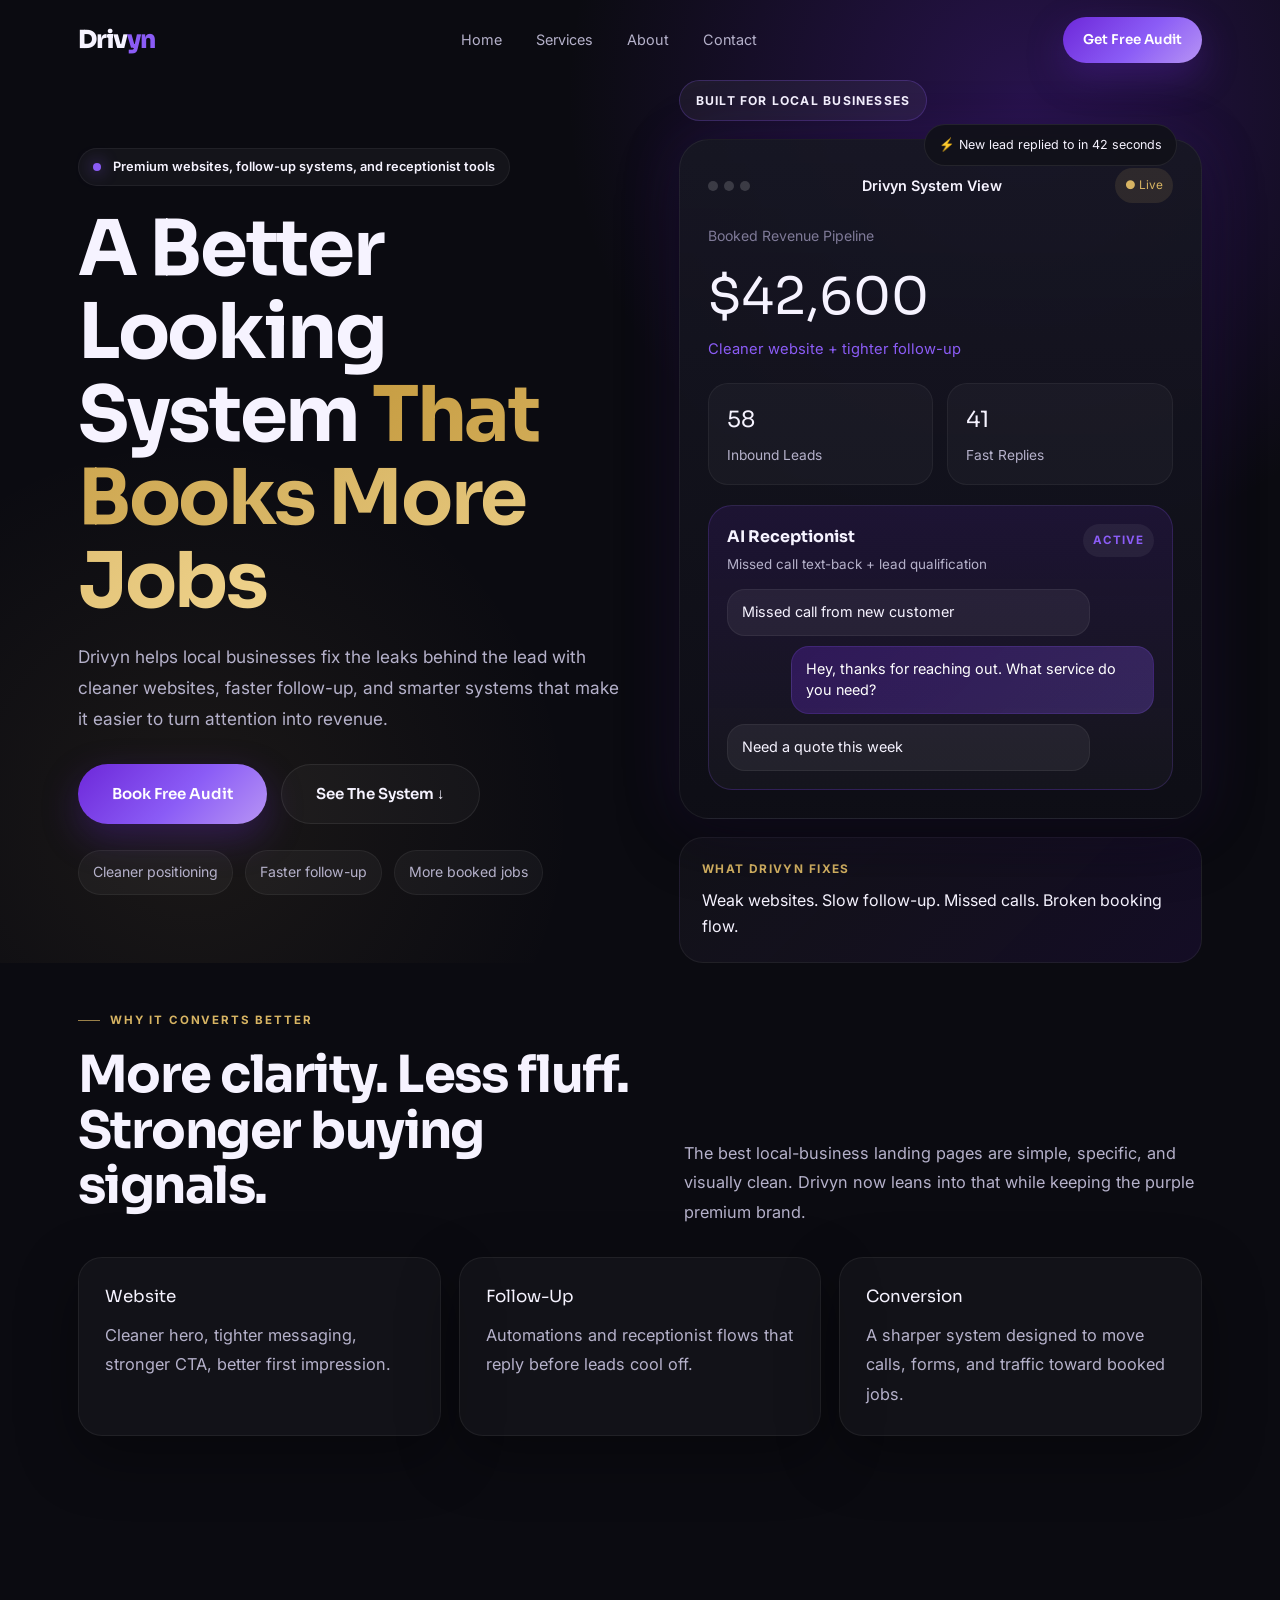
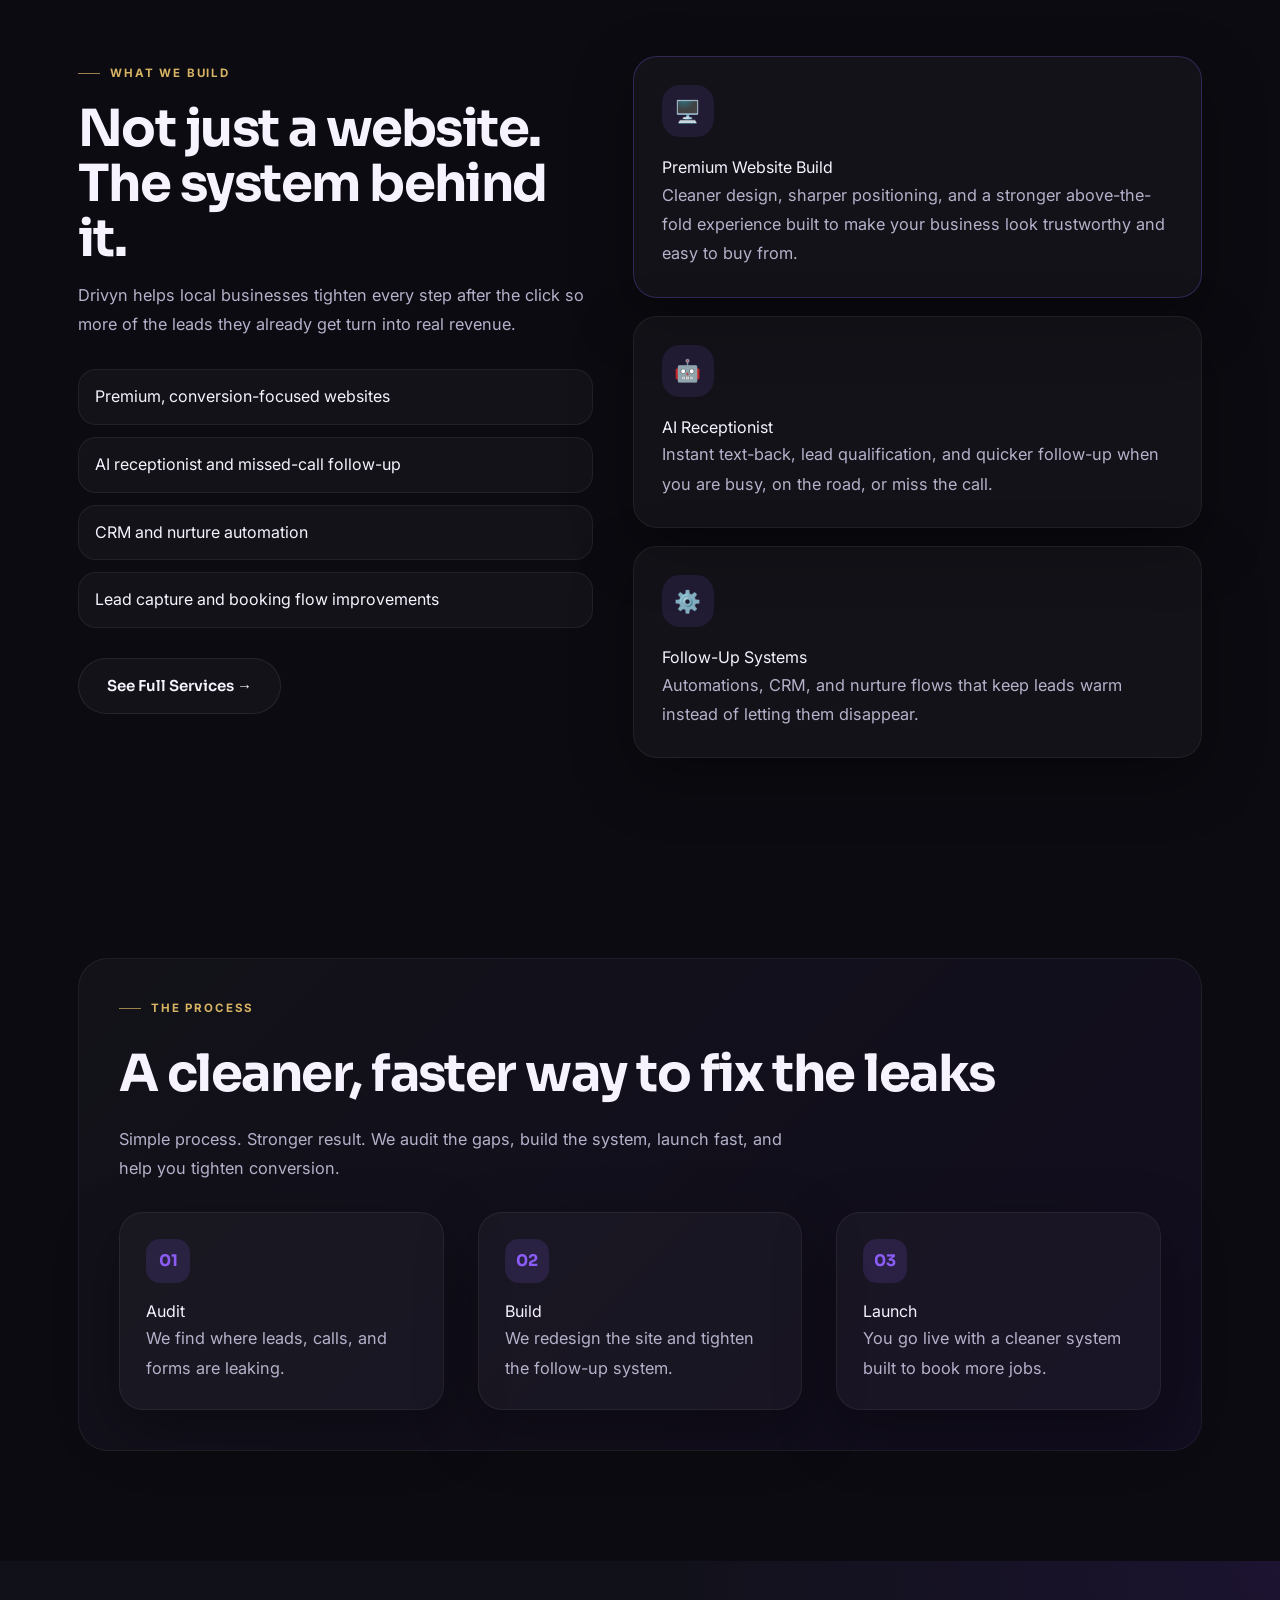
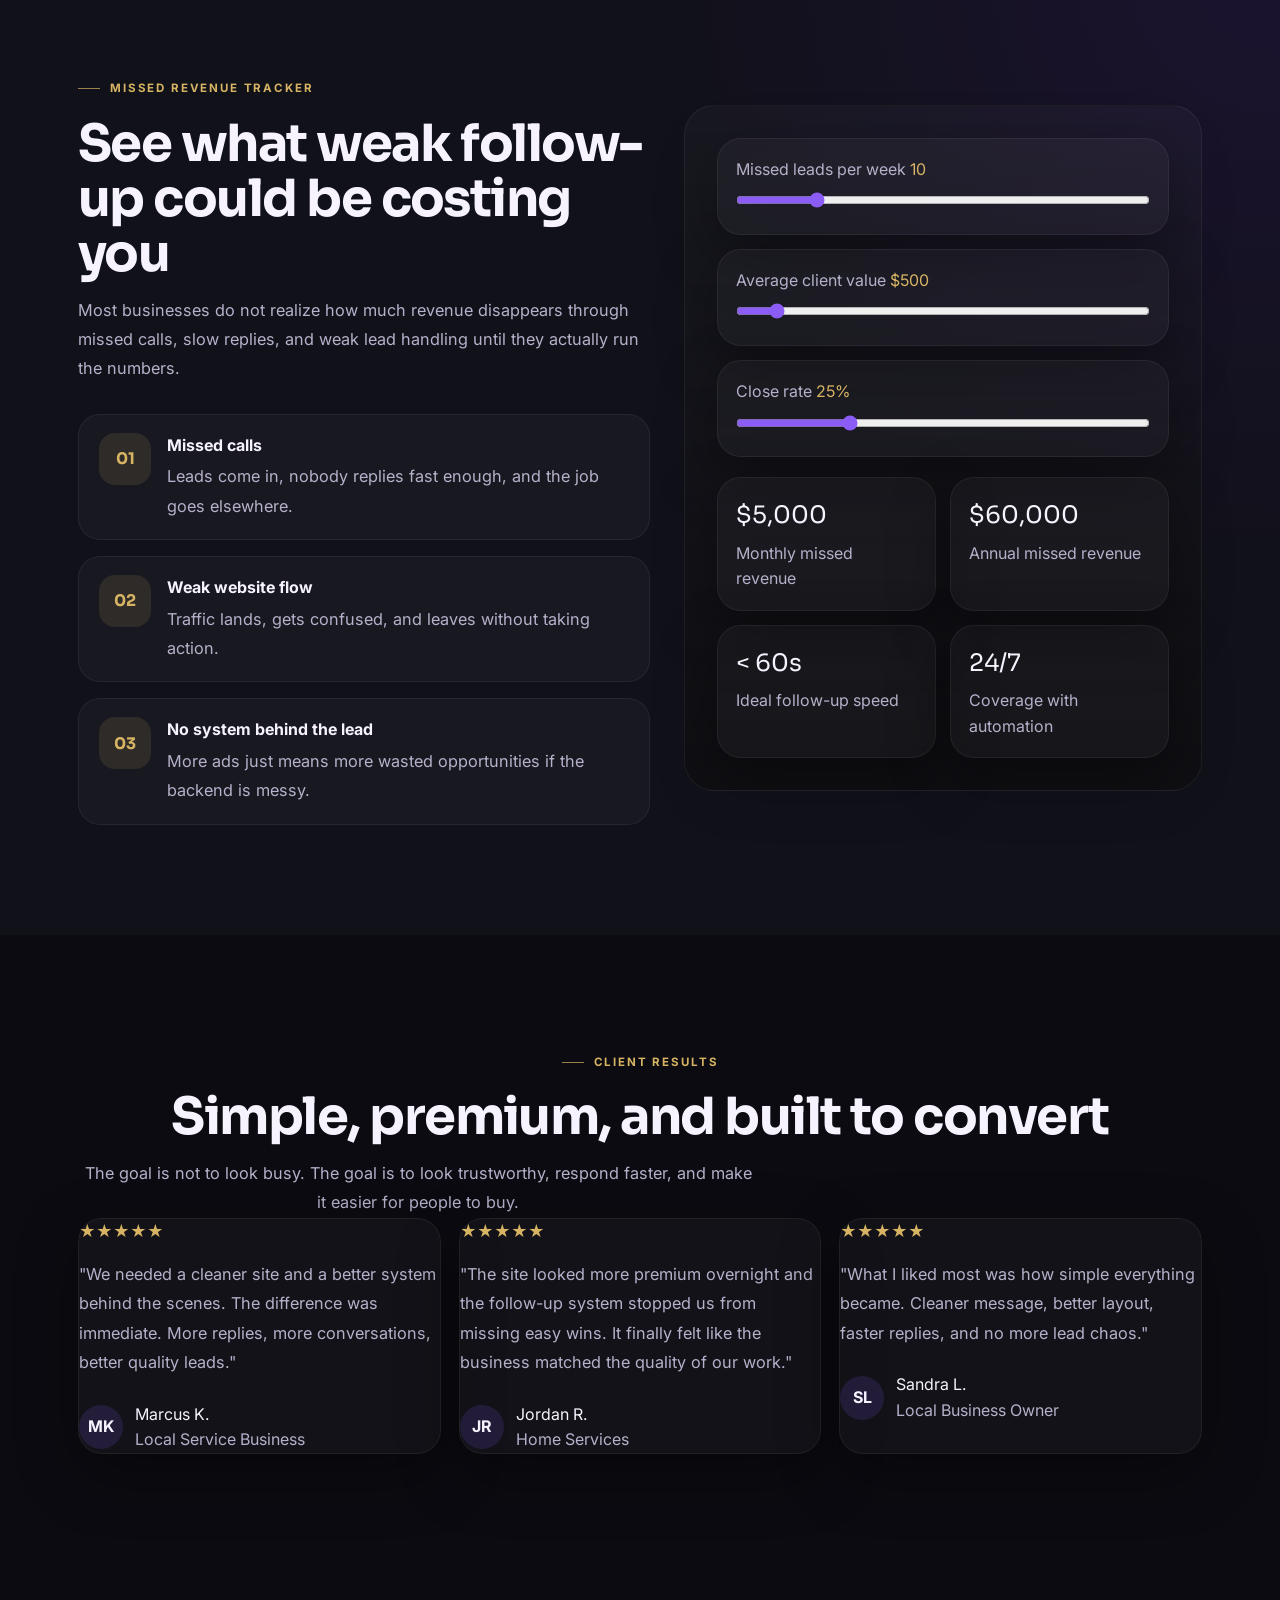
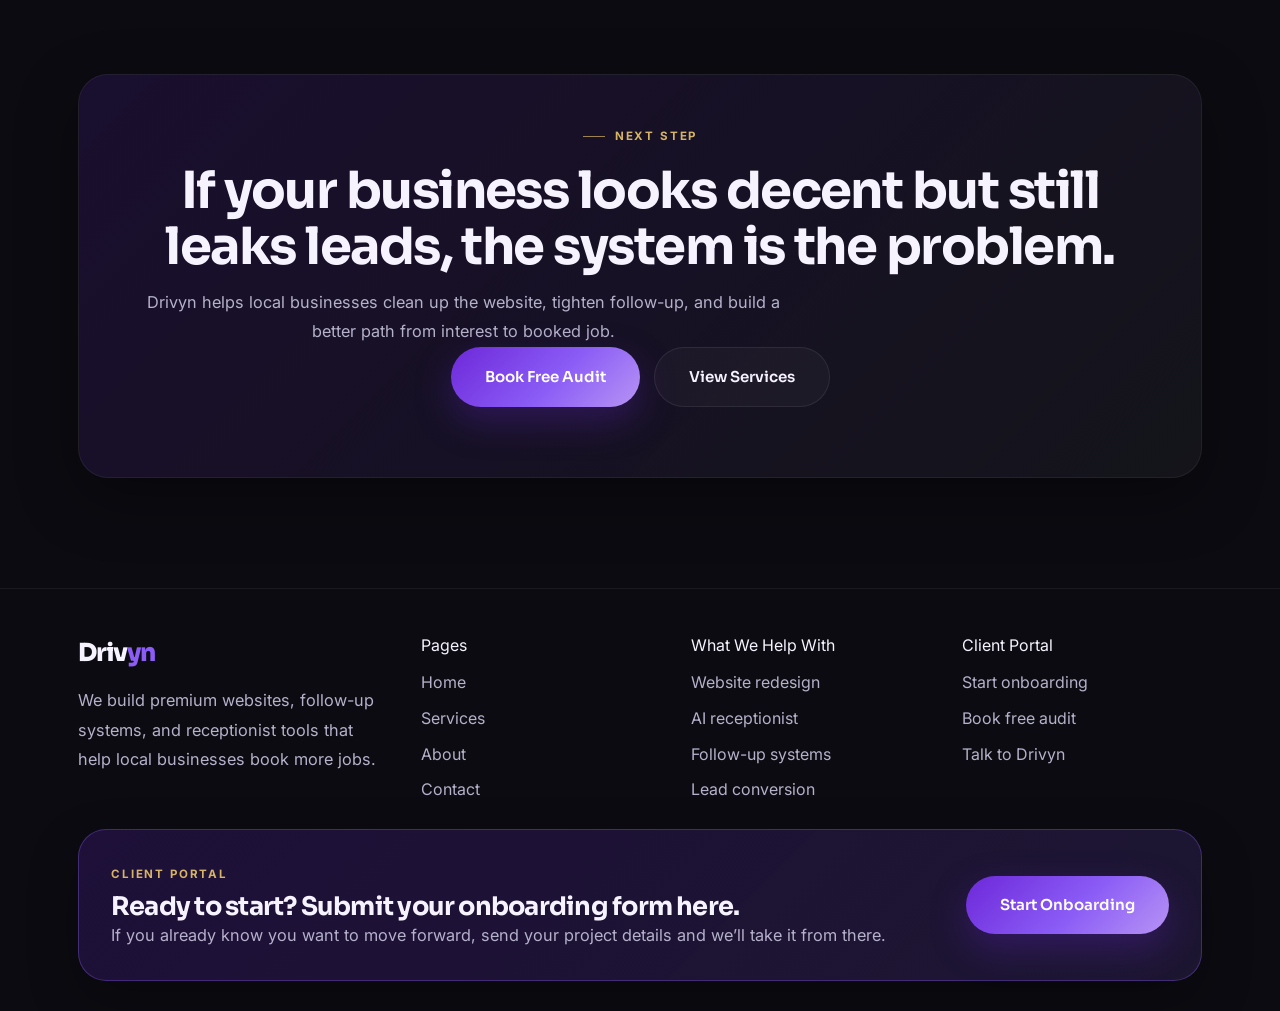
==== commit c2184825: "Add homepage footer onboarding CTA by client portal" ====
--- a/index.html
+++ b/index.html
@@ -351,6 +351,14 @@
         </ul>
       </div>
     </div>
+    <div class="footer-client-portal-cta">
+      <div>
+        <div class="client-portal-label">Client Portal</div>
+        <h3>Ready to start? Submit your onboarding form here.</h3>
+        <p>If you already know you want to move forward, send your project details and we’ll take it from there.</p>
+      </div>
+      <a href="contact.html#contact-form" class="btn btn-primary btn-lg">Start Onboarding</a>
+    </div>
   </div>
 </footer>
 
--- a/css/style.css
+++ b/css/style.css
@@ -650,6 +650,37 @@
 .footer-links { display: grid; gap: 10px; margin-top: 12px; }
 .footer-links a { color: var(--text-secondary); transition: var(--t-fast); }
 .footer-links a:hover { color: var(--text-primary); }
+.client-portal-callout,
+.footer-client-portal-cta {
+  display: flex;
+  align-items: center;
+  justify-content: space-between;
+  gap: 24px;
+  padding: 30px 32px;
+  border-radius: 28px;
+  background: linear-gradient(135deg, rgba(91,33,182,0.24), rgba(139,92,246,0.14));
+  border: 1px solid rgba(139,92,246,0.34);
+  box-shadow: 0 20px 50px rgba(0,0,0,0.28);
+}
+.footer-client-portal-cta {
+  margin-top: 26px;
+}
+.client-portal-label {
+  display: inline-block;
+  margin-bottom: 10px;
+  color: var(--gold);
+  font-size: 0.72rem;
+  font-weight: 700;
+  letter-spacing: 0.16em;
+  text-transform: uppercase;
+}
+.client-portal-callout h3 {
+  margin-bottom: 10px;
+  font-size: clamp(1.35rem, 2vw, 2rem);
+}
+.client-portal-callout p {
+  max-width: 620px;
+}
 .divider { display: none; }
 .fade-up { opacity: 1; transform: none; }
 .delay-1, .delay-2, .delay-3 { transition-delay: 0s; }
@@ -671,6 +702,8 @@
     grid-template-columns: repeat(2, minmax(0, 1fr));
   }
   .footer-grid { grid-template-columns: 1fr 1fr; }
+  .client-portal-callout,
+  .footer-client-portal-cta { flex-direction: column; align-items: flex-start; }
 }
 
 @media (max-width: 768px) {
@@ -705,4 +738,8 @@
   .bubble { max-width: 100%; }
   .notification-float { position: static; margin-bottom: 16px; display: inline-flex; }
   .container { padding: 0 20px; }
-}
+  .client-portal-callout,
+  .footer-client-portal-cta { padding: 24px; }
+  .client-portal-callout .btn,
+  .footer-client-portal-cta .btn { width: 100%; }
+}
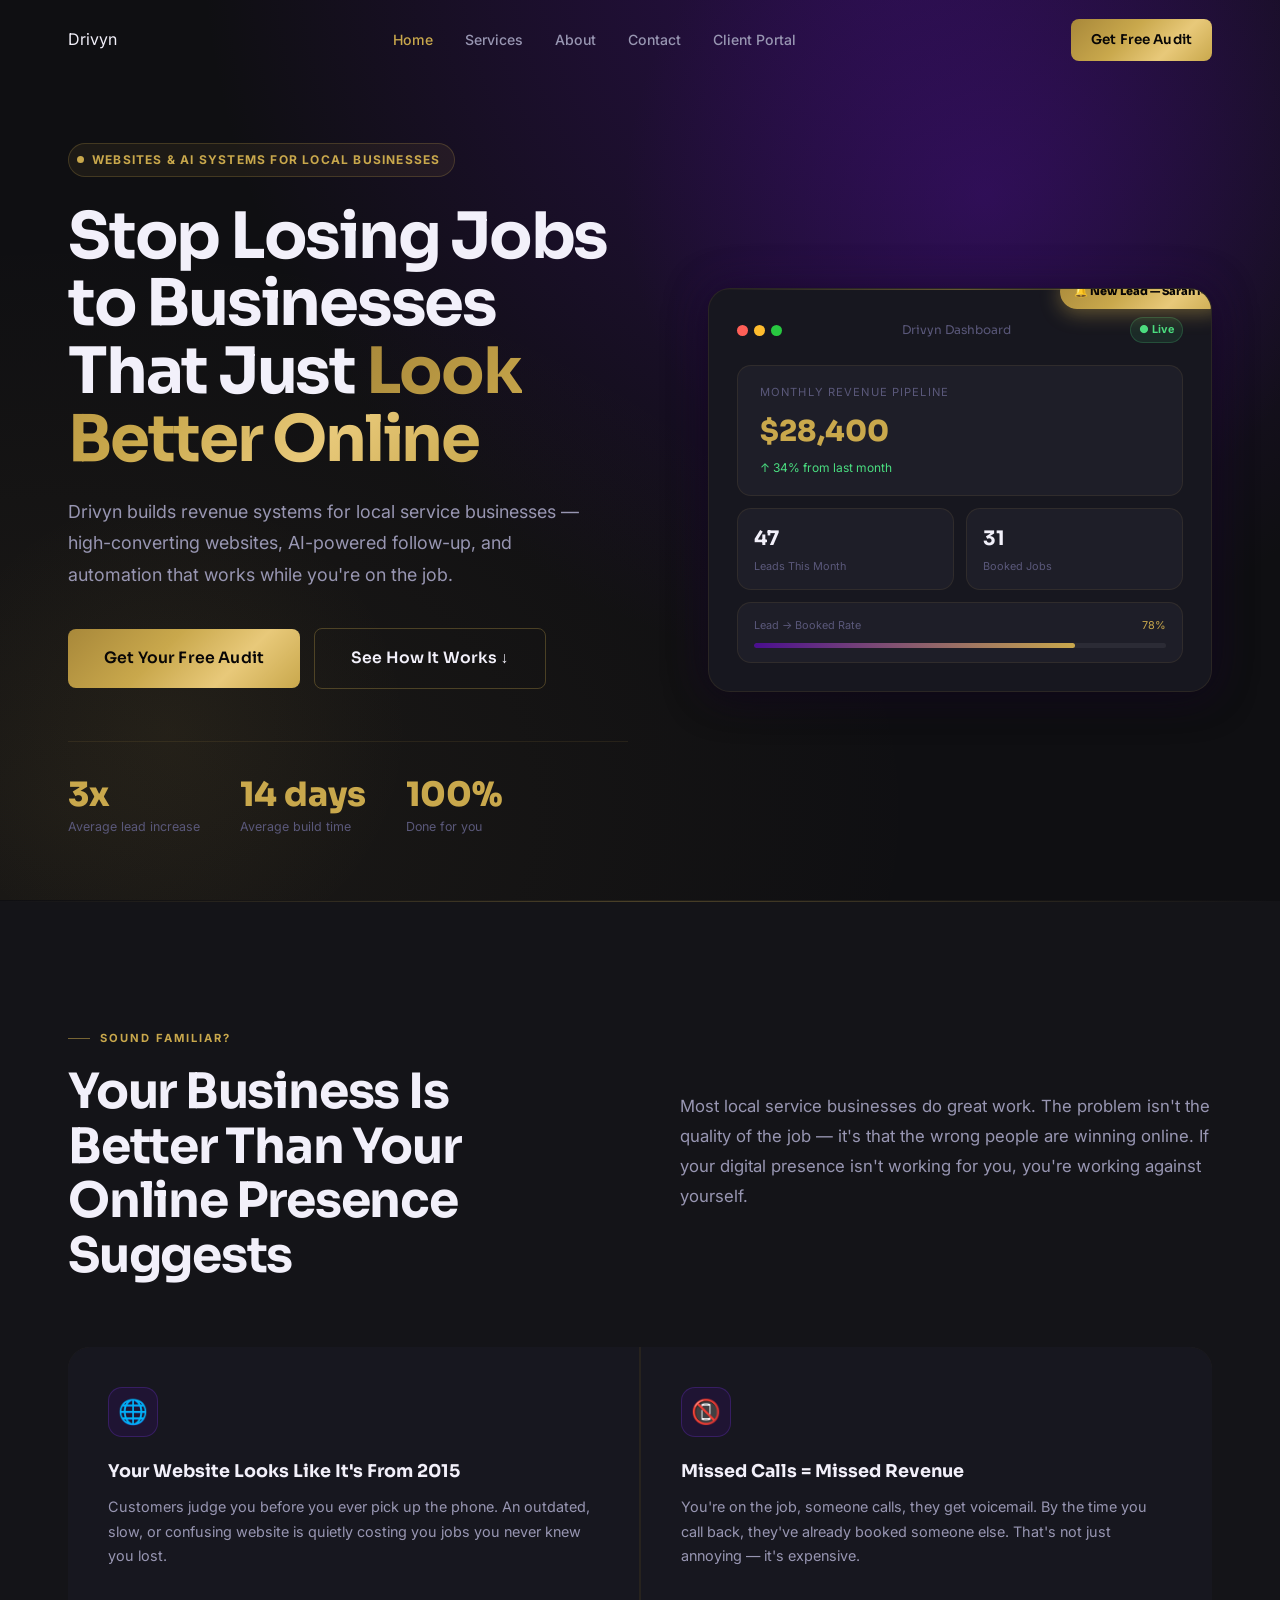
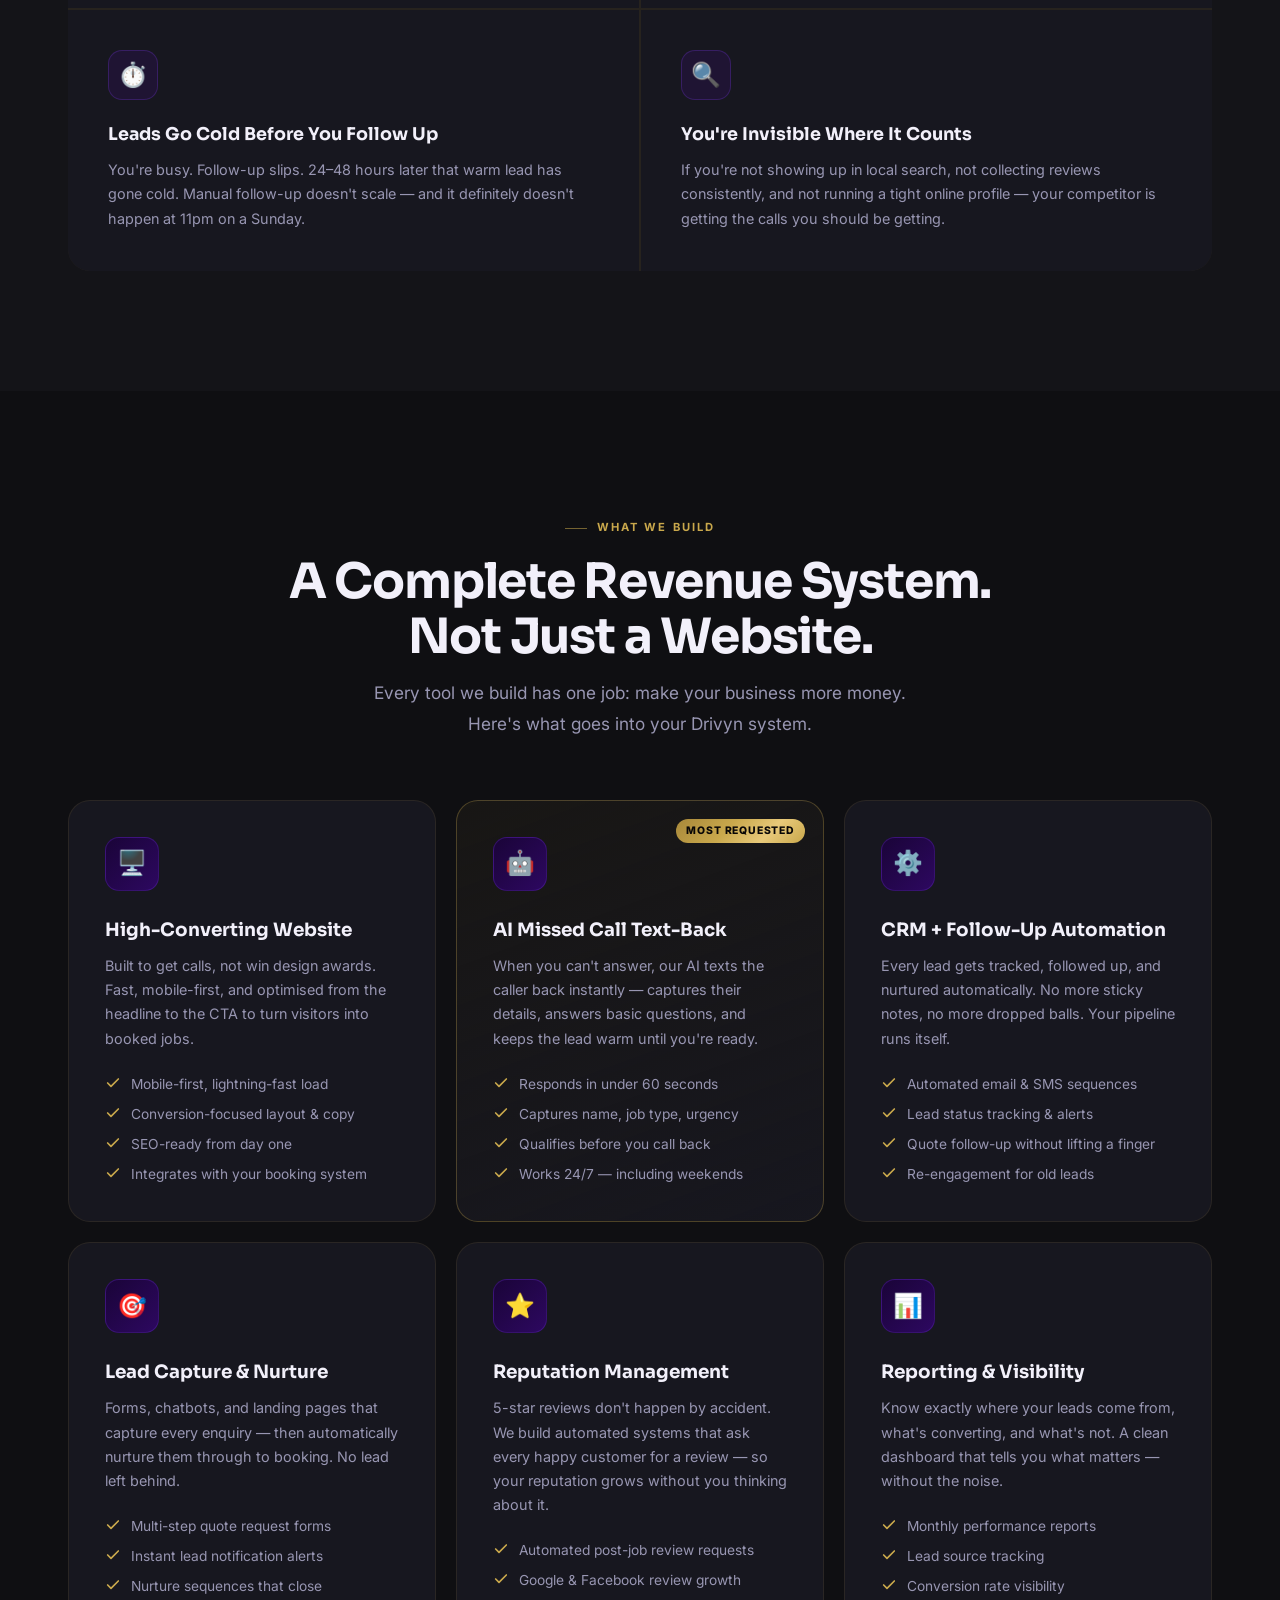
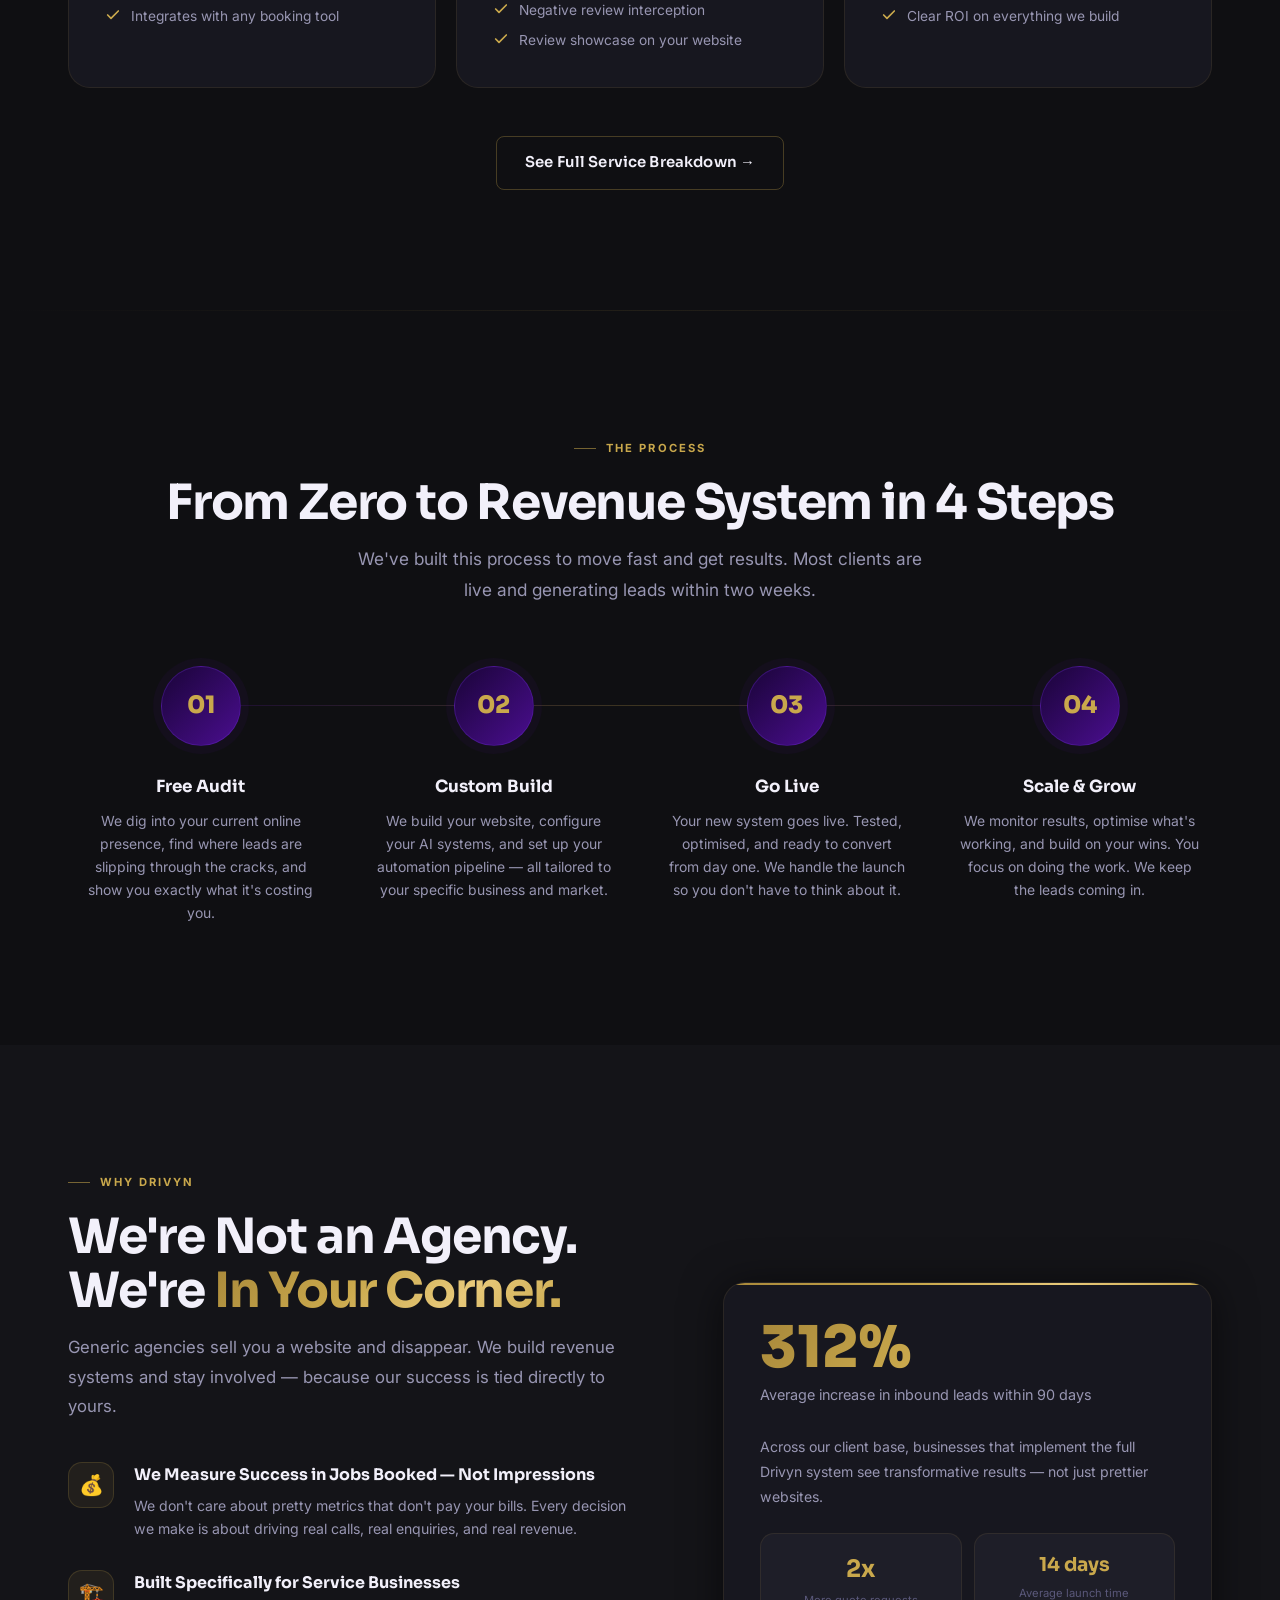
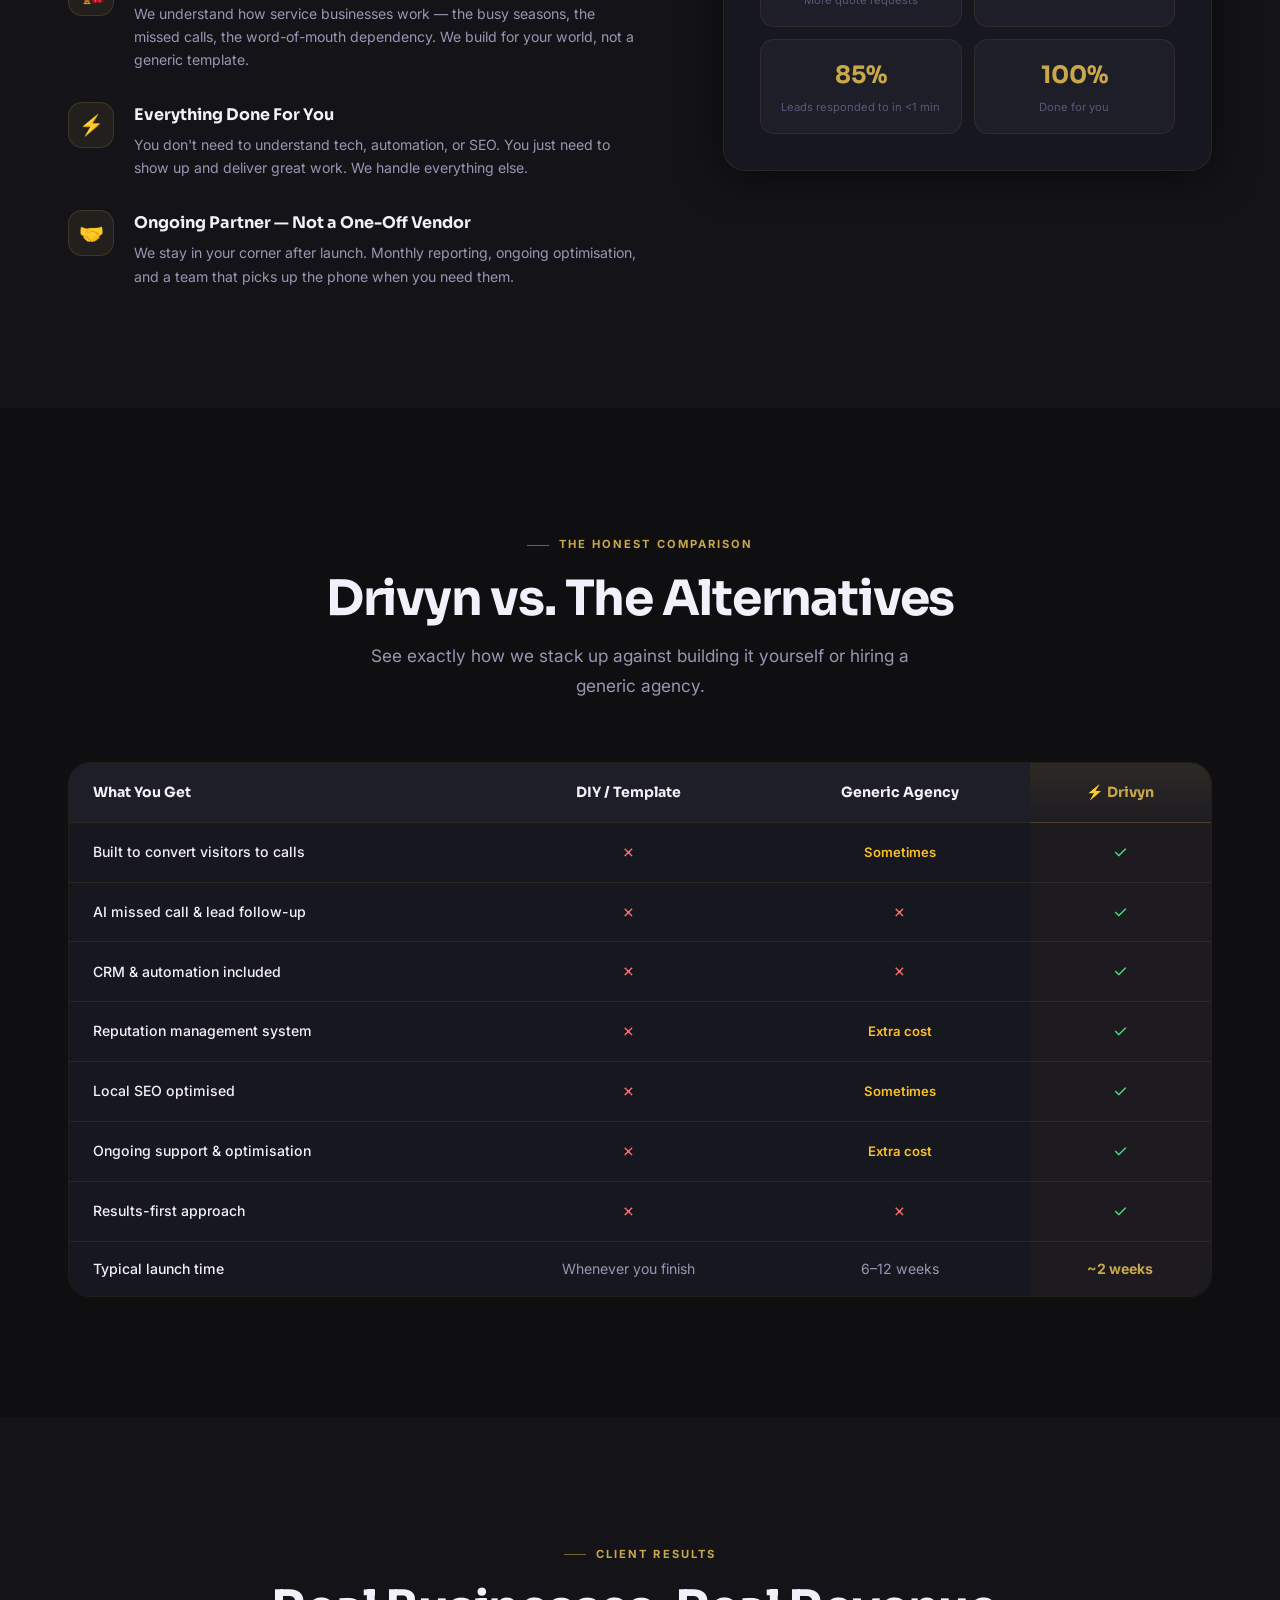
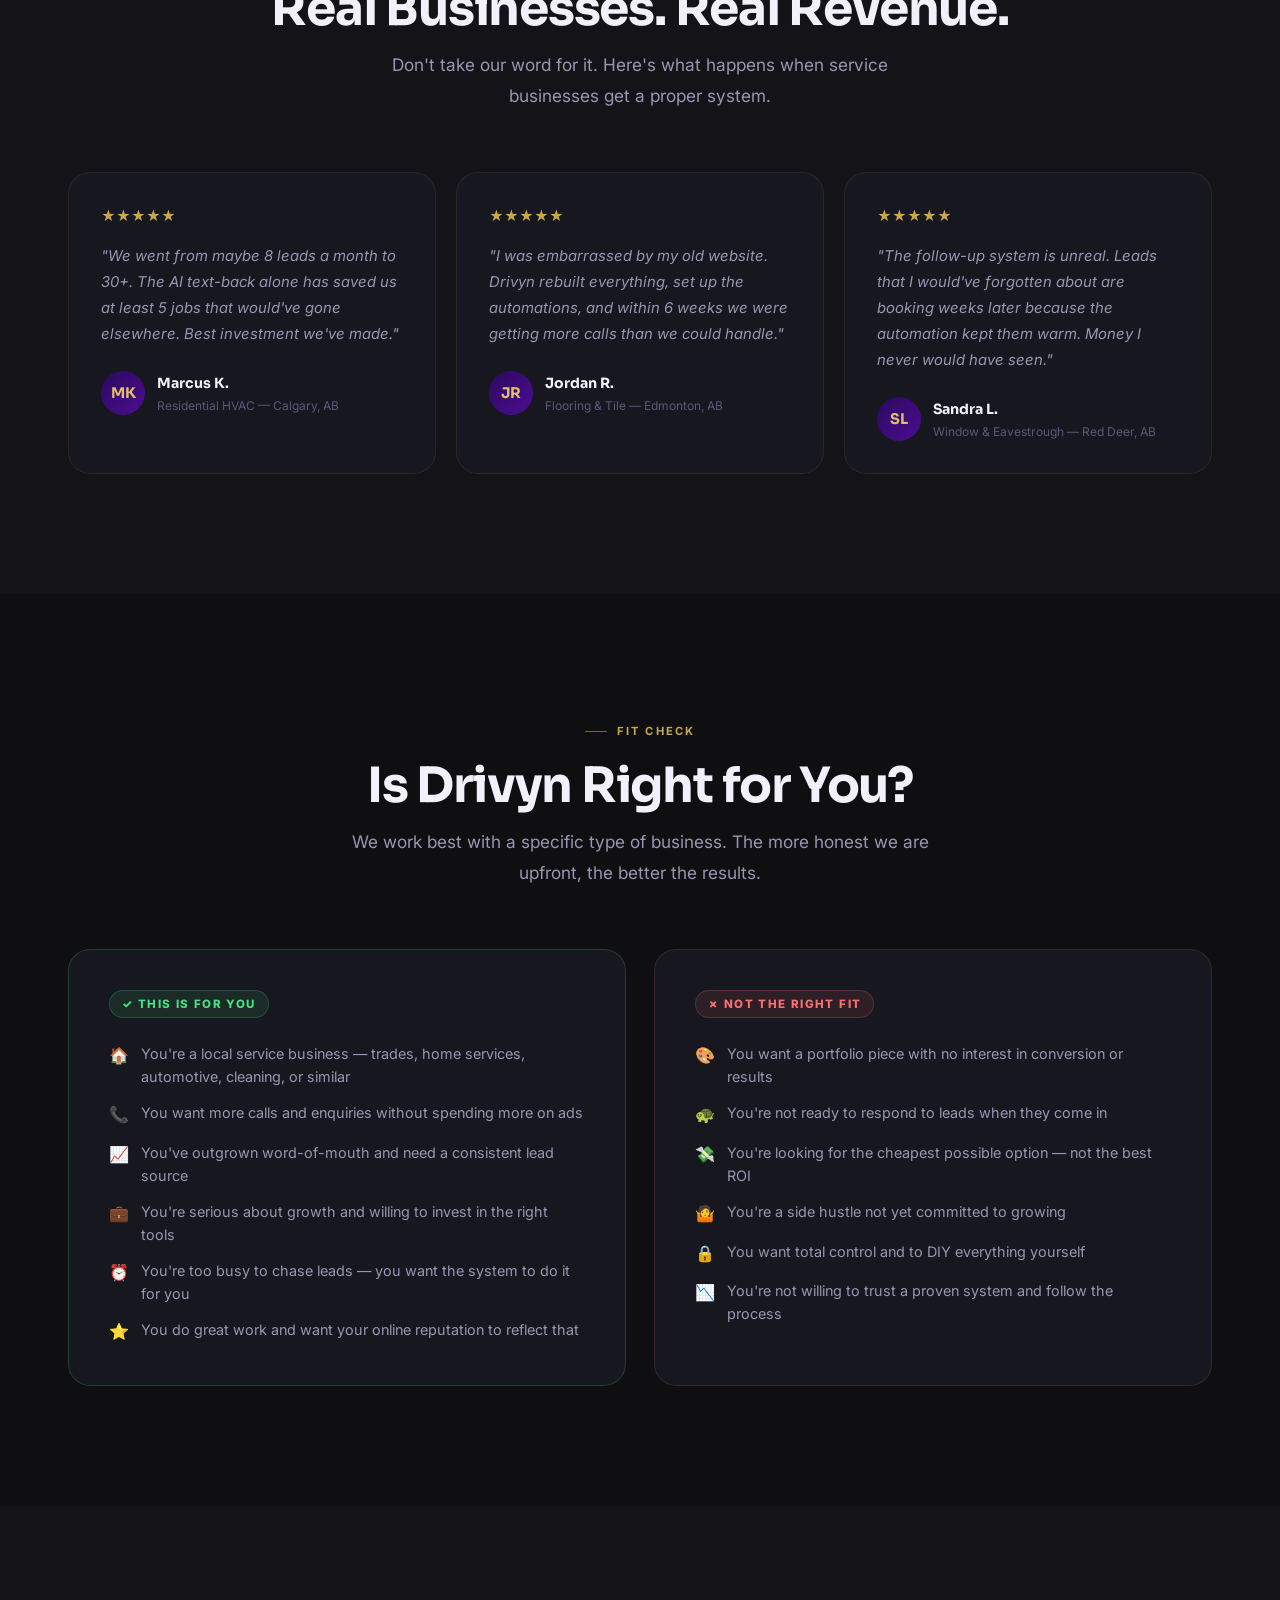
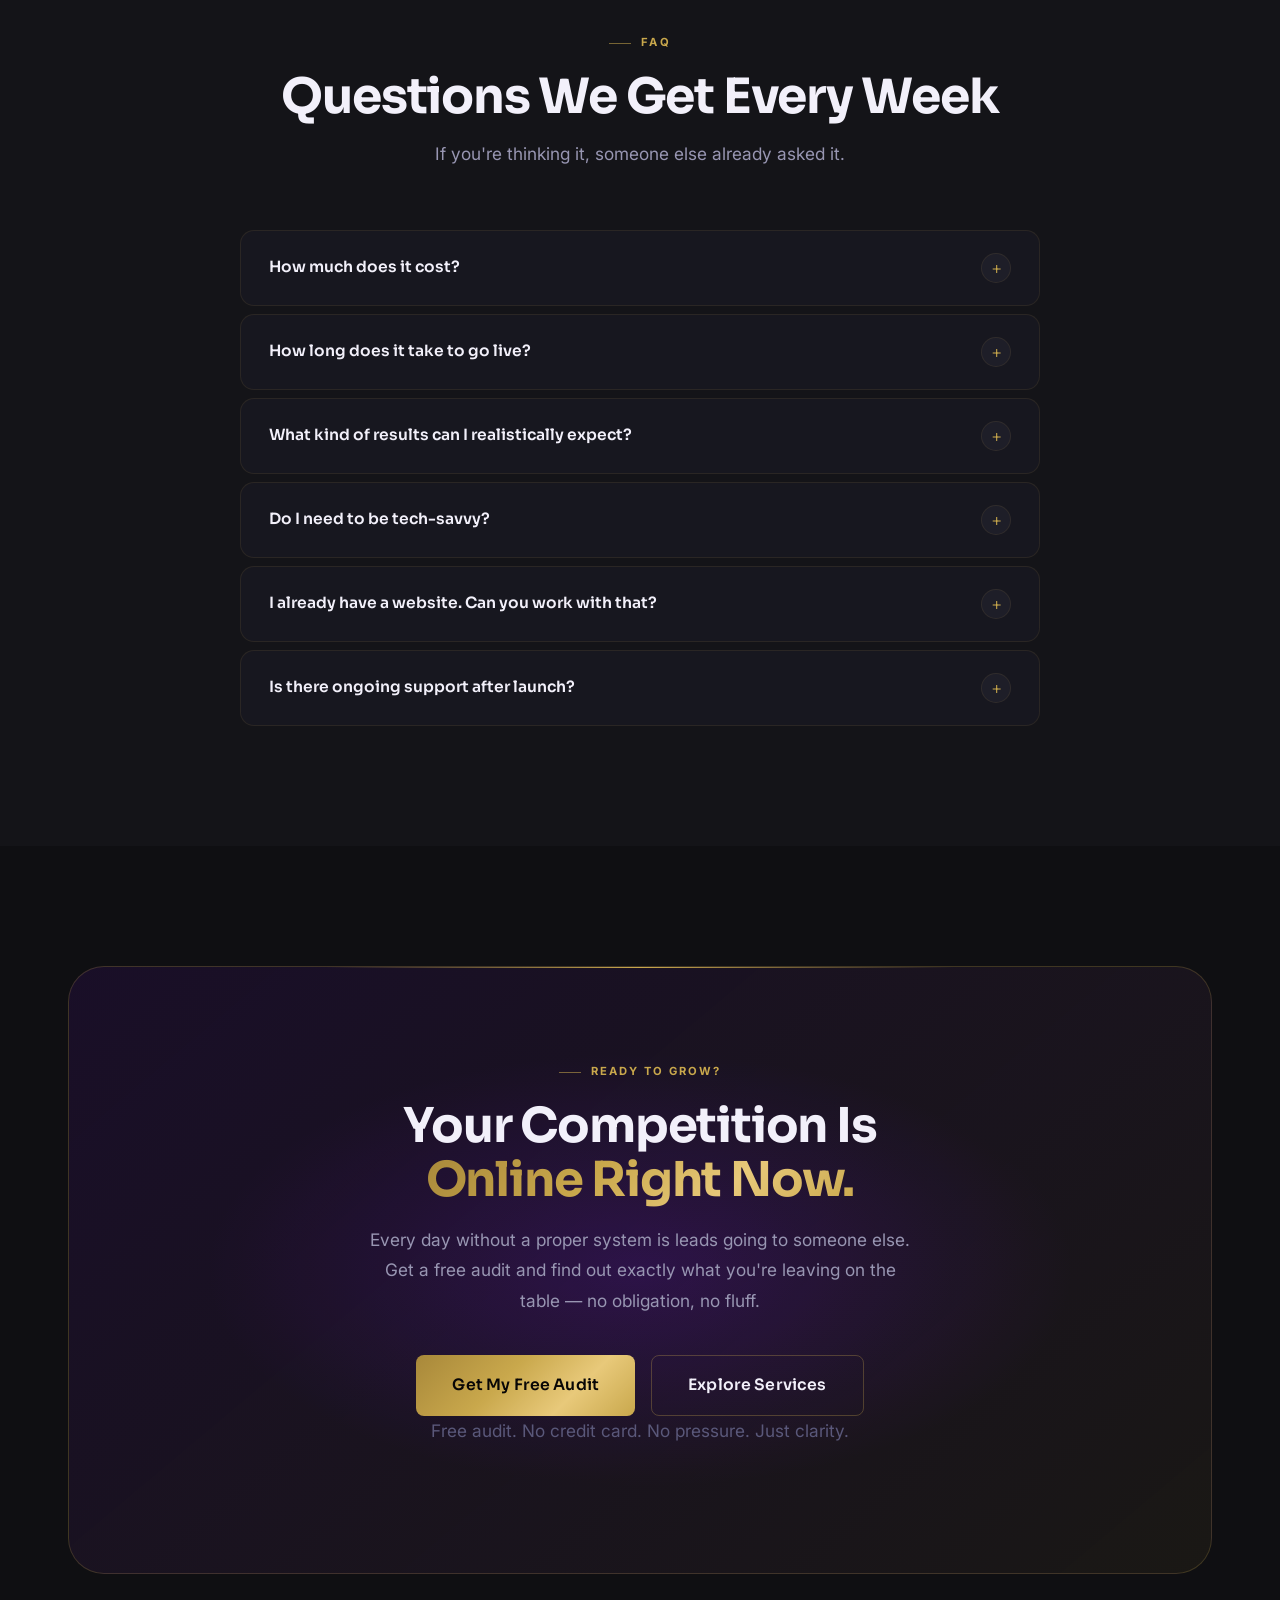
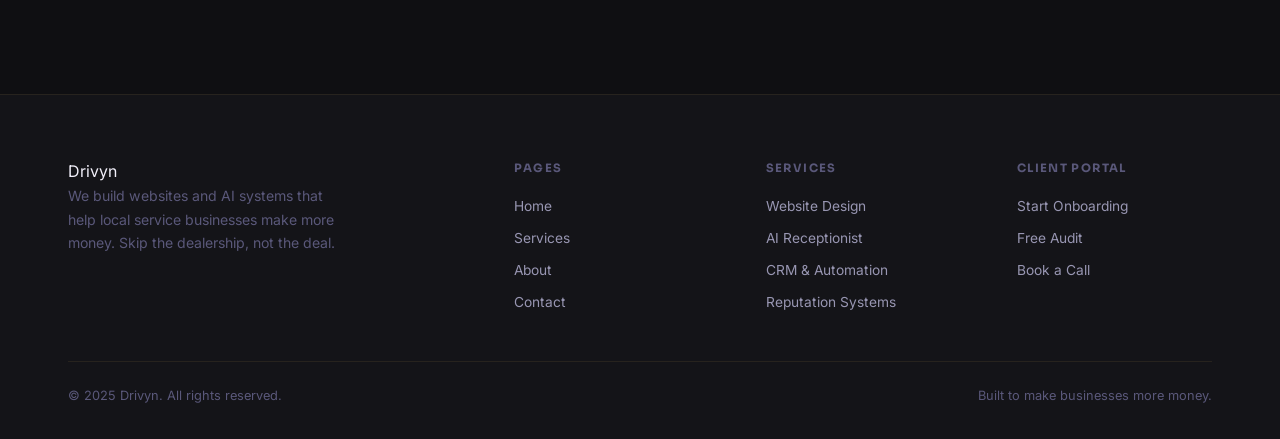
==== commit f49192f7: "Restore older Drivyn layout and keep simple client portal links" ====
--- a/index.html
+++ b/index.html
@@ -3,13 +3,16 @@
 <head>
   <meta charset="UTF-8" />
   <meta name="viewport" content="width=device-width, initial-scale=1.0" />
-  <title>Drivyn — Premium Websites & Follow-Up Systems For Local Businesses</title>
-  <meta name="description" content="Drivyn helps local businesses turn more calls, forms, and traffic into booked jobs with cleaner websites, faster follow-up, and smarter systems." />
+  <title>Drivyn — Websites & AI Systems That Make Your Business More Money</title>
+  <meta name="description" content="Drivyn builds high-converting websites, AI receptionists, and automation systems for local service businesses. More calls. More booked jobs. Less wasted time." />
   <link rel="stylesheet" href="css/style.css" />
   <link rel="icon" href="data:image/svg+xml,<svg xmlns='http://www.w3.org/2000/svg' viewBox='0 0 32 32'><text y='26' font-size='28'>⚡</text></svg>" />
 </head>
 <body>
 
+<!-- ═══════════════════════════════════════
+     NAVIGATION
+════════════════════════════════════════ -->
 <nav class="nav" id="nav">
   <div class="nav-inner">
     <a href="index.html" class="nav-logo">Driv<span>yn</span></a>
@@ -18,6 +21,7 @@
       <a href="services.html">Services</a>
       <a href="about.html">About</a>
       <a href="contact.html">Contact</a>
+      <a href="contact.html#contact-form">Client Portal</a>
     </div>
     <div class="nav-cta">
       <a href="contact.html" class="btn btn-primary btn-sm">Get Free Audit</a>
@@ -31,333 +35,631 @@
     <a href="services.html">Services</a>
     <a href="about.html">About</a>
     <a href="contact.html">Contact</a>
+    <a href="contact.html#contact-form">Client Portal</a>
     <a href="contact.html" class="btn btn-primary">Get Free Audit</a>
   </div>
 </nav>
 
-<section class="hero hero-redesign" id="home">
-  <div class="container">
-    <div class="hero-grid hero-grid-redesign">
-      <div class="hero-content hero-content-redesign">
+<!-- ═══════════════════════════════════════
+     HERO
+════════════════════════════════════════ -->
+<section class="hero" id="home">
+  <div class="container">
+    <div class="hero-grid">
+
+      <!-- Left: Copy -->
+      <div class="hero-content">
         <div class="hero-eyebrow">
           <span class="hero-eyebrow-dot"></span>
-          Premium websites, follow-up systems, and receptionist tools
+          Websites &amp; AI Systems for Local Businesses
         </div>
         <h1 class="hero-headline">
-          A Better Looking System
-          <span class="gold-gradient"> That Books More Jobs</span>
+          Stop Losing Jobs to Businesses That Just
+          <span class="gold-gradient"> Look Better Online</span>
         </h1>
         <p class="hero-subheadline">
-          Drivyn helps local businesses fix the leaks behind the lead with cleaner websites, faster follow-up, and smarter systems that make it easier to turn attention into revenue.
+          Drivyn builds revenue systems for local service businesses — high-converting websites, AI-powered follow-up, and automation that works while you're on the job.
         </p>
         <div class="hero-ctas">
-          <a href="contact.html" class="btn btn-primary btn-lg">Book Free Audit</a>
-          <a href="#proof" class="btn btn-secondary btn-lg">See The System ↓</a>
-        </div>
-        <div class="hero-inline-points">
-          <div class="hero-inline-point">Cleaner positioning</div>
-          <div class="hero-inline-point">Faster follow-up</div>
-          <div class="hero-inline-point">More booked jobs</div>
-        </div>
-      </div>
-
-      <div class="hero-visual hero-visual-redesign">
-        <div class="premium-stack">
-          <div class="premium-pill">Built For Local Businesses</div>
-          <div class="hero-dashboard premium-dashboard redesign-dashboard">
-            <div class="notification-float">⚡ New lead replied to in 42 seconds</div>
-            <div class="dash-header">
-              <div class="dash-dots">
-                <span></span><span></span><span></span>
-              </div>
-              <span class="dash-title">Drivyn System View</span>
-              <span class="dash-badge">● Live</span>
-            </div>
-            <div class="dash-metric-big">
-              <div class="dash-metric-label">Booked Revenue Pipeline</div>
-              <div class="dash-metric-value">$42,600</div>
-              <div class="dash-metric-change">Cleaner website + tighter follow-up</div>
-            </div>
-            <div class="dash-row premium-dashboard-row">
-              <div class="dash-mini premium-mini-card">
-                <div class="dash-mini-val">58</div>
-                <div class="dash-mini-lbl">Inbound Leads</div>
-              </div>
-              <div class="dash-mini premium-mini-card">
-                <div class="dash-mini-val">41</div>
-                <div class="dash-mini-lbl">Fast Replies</div>
-              </div>
-            </div>
-            <div class="receptionist-card">
-              <div class="receptionist-head">
-                <div>
-                  <div class="receptionist-title">AI Receptionist</div>
-                  <div class="receptionist-sub">Missed call text-back + lead qualification</div>
-                </div>
-                <div class="receptionist-status">ACTIVE</div>
-              </div>
-              <div class="receptionist-bubbles">
-                <div class="bubble bubble-incoming">Missed call from new customer</div>
-                <div class="bubble bubble-outgoing">Hey, thanks for reaching out. What service do you need?</div>
-                <div class="bubble bubble-incoming">Need a quote this week</div>
-              </div>
-            </div>
-          </div>
-          <div class="premium-glow-card">
-            <div class="premium-glow-label">What Drivyn fixes</div>
-            <div class="premium-glow-copy">Weak websites. Slow follow-up. Missed calls. Broken booking flow.</div>
-          </div>
-        </div>
-      </div>
-    </div>
-  </div>
-</section>
-
-<section class="section compact-proof-section" id="proof">
-  <div class="container">
-    <div class="proof-banner fade-up">
+          <a href="contact.html" class="btn btn-primary btn-lg">Get Your Free Audit</a>
+          <a href="#how-it-works" class="btn btn-secondary btn-lg">See How It Works ↓</a>
+        </div>
+        <div class="hero-stats">
+          <div>
+            <div class="hero-stat-value"><span data-target="3" data-suffix="x">0x</span></div>
+            <div class="hero-stat-label">Average lead increase</div>
+          </div>
+          <div>
+            <div class="hero-stat-value"><span data-target="14" data-suffix=" days">0 days</span></div>
+            <div class="hero-stat-label">Average build time</div>
+          </div>
+          <div>
+            <div class="hero-stat-value"><span data-target="100" data-suffix="%">0%</span></div>
+            <div class="hero-stat-label">Done for you</div>
+          </div>
+        </div>
+      </div>
+
+      <!-- Right: Dashboard Visual -->
+      <div class="hero-visual">
+        <div class="hero-dashboard">
+          <div class="notification-float">🔔 New Lead — Sarah M.</div>
+          <div class="dash-header">
+            <div class="dash-dots">
+              <span></span><span></span><span></span>
+            </div>
+            <span class="dash-title">Drivyn Dashboard</span>
+            <span class="dash-badge">● Live</span>
+          </div>
+          <div class="dash-metric-big">
+            <div class="dash-metric-label">Monthly Revenue Pipeline</div>
+            <div class="dash-metric-value">$28,400</div>
+            <div class="dash-metric-change">↑ 34% from last month</div>
+          </div>
+          <div class="dash-row">
+            <div class="dash-mini">
+              <div class="dash-mini-val">47</div>
+              <div class="dash-mini-lbl">Leads This Month</div>
+            </div>
+            <div class="dash-mini">
+              <div class="dash-mini-val">31</div>
+              <div class="dash-mini-lbl">Booked Jobs</div>
+            </div>
+          </div>
+          <div class="dash-bar-wrap">
+            <div class="dash-bar-row">
+              <span>Lead → Booked Rate</span>
+              <span class="gold">78%</span>
+            </div>
+            <div class="dash-track">
+              <div class="dash-fill" data-w="78%"></div>
+            </div>
+          </div>
+        </div>
+      </div>
+
+    </div>
+  </div>
+</section>
+
+<div class="divider"></div>
+
+<!-- ═══════════════════════════════════════
+     PROBLEM SECTION
+════════════════════════════════════════ -->
+<section class="section problem-section" id="problem">
+  <div class="container">
+    <div class="problem-intro">
       <div>
-        <div class="section-label">Why It Converts Better</div>
-        <h2 class="section-title">More clarity. Less fluff. Stronger buying signals.</h2>
-      </div>
-      <p class="proof-banner-copy">The best local-business landing pages are simple, specific, and visually clean. Drivyn now leans into that while keeping the purple premium brand.</p>
-    </div>
-
-    <div class="proof-card-grid">
-      <div class="proof-stat-card fade-up">
-        <div class="proof-stat-title">Website</div>
-        <p>Cleaner hero, tighter messaging, stronger CTA, better first impression.</p>
-      </div>
-      <div class="proof-stat-card fade-up delay-1">
-        <div class="proof-stat-title">Follow-Up</div>
-        <p>Automations and receptionist flows that reply before leads cool off.</p>
-      </div>
-      <div class="proof-stat-card fade-up delay-2">
-        <div class="proof-stat-title">Conversion</div>
-        <p>A sharper system designed to move calls, forms, and traffic toward booked jobs.</p>
-      </div>
-    </div>
-  </div>
-</section>
-
-<section class="section service-split-section" id="services">
-  <div class="container">
-    <div class="service-split-grid">
-      <div class="service-split-copy">
-        <div class="section-label">What We Build</div>
-        <h2 class="section-title">Not just a website. The system behind it.</h2>
-        <p class="section-subtitle">Drivyn helps local businesses tighten every step after the click so more of the leads they already get turn into real revenue.</p>
-        <div class="service-bullet-list">
-          <div class="service-bullet-item">Premium, conversion-focused websites</div>
-          <div class="service-bullet-item">AI receptionist and missed-call follow-up</div>
-          <div class="service-bullet-item">CRM and nurture automation</div>
-          <div class="service-bullet-item">Lead capture and booking flow improvements</div>
-        </div>
-        <a href="services.html" class="btn btn-secondary">See Full Services →</a>
-      </div>
-
-      <div class="service-feature-stack">
-        <div class="service-feature-card featured fade-up">
-          <div class="service-icon">🖥️</div>
-          <div class="service-name">Premium Website Build</div>
-          <p class="service-desc">Cleaner design, sharper positioning, and a stronger above-the-fold experience built to make your business look trustworthy and easy to buy from.</p>
-        </div>
-        <div class="service-feature-card fade-up delay-1">
-          <div class="service-icon">🤖</div>
-          <div class="service-name">AI Receptionist</div>
-          <p class="service-desc">Instant text-back, lead qualification, and quicker follow-up when you are busy, on the road, or miss the call.</p>
-        </div>
-        <div class="service-feature-card fade-up delay-2">
-          <div class="service-icon">⚙️</div>
-          <div class="service-name">Follow-Up Systems</div>
-          <p class="service-desc">Automations, CRM, and nurture flows that keep leads warm instead of letting them disappear.</p>
-        </div>
-      </div>
-    </div>
-  </div>
-</section>
-
-<section class="section demand-strip-section" id="how-it-works">
-  <div class="container">
-    <div class="demand-strip">
-      <div class="demand-strip-copy">
-        <div class="section-label">The Process</div>
-        <h2 class="section-title">A cleaner, faster way to fix the leaks</h2>
-        <p class="section-subtitle">Simple process. Stronger result. We audit the gaps, build the system, launch fast, and help you tighten conversion.</p>
-      </div>
-      <div class="demand-strip-grid">
-        <div class="demand-step fade-up">
+        <div class="section-label">Sound Familiar?</div>
+        <h2>Your Business Is Better Than Your Online Presence Suggests</h2>
+      </div>
+      <div>
+        <p>Most local service businesses do great work. The problem isn't the quality of the job — it's that the wrong people are winning online. If your digital presence isn't working for you, you're working against yourself.</p>
+      </div>
+    </div>
+
+    <div class="pain-grid">
+      <div class="pain-card fade-up">
+        <div class="pain-icon">🌐</div>
+        <div class="pain-title">Your Website Looks Like It's From 2015</div>
+        <p class="pain-desc">Customers judge you before you ever pick up the phone. An outdated, slow, or confusing website is quietly costing you jobs you never knew you lost.</p>
+      </div>
+      <div class="pain-card fade-up delay-1">
+        <div class="pain-icon">📵</div>
+        <div class="pain-title">Missed Calls = Missed Revenue</div>
+        <p class="pain-desc">You're on the job, someone calls, they get voicemail. By the time you call back, they've already booked someone else. That's not just annoying — it's expensive.</p>
+      </div>
+      <div class="pain-card fade-up delay-2">
+        <div class="pain-icon">⏱️</div>
+        <div class="pain-title">Leads Go Cold Before You Follow Up</div>
+        <p class="pain-desc">You're busy. Follow-up slips. 24–48 hours later that warm lead has gone cold. Manual follow-up doesn't scale — and it definitely doesn't happen at 11pm on a Sunday.</p>
+      </div>
+      <div class="pain-card fade-up delay-3">
+        <div class="pain-icon">🔍</div>
+        <div class="pain-title">You're Invisible Where It Counts</div>
+        <p class="pain-desc">If you're not showing up in local search, not collecting reviews consistently, and not running a tight online profile — your competitor is getting the calls you should be getting.</p>
+      </div>
+    </div>
+  </div>
+</section>
+
+<!-- ═══════════════════════════════════════
+     SERVICES / SOLUTION
+════════════════════════════════════════ -->
+<section class="section" id="services">
+  <div class="container">
+    <div class="text-center">
+      <div class="section-label">What We Build</div>
+      <h2 class="section-title">A Complete Revenue System.<br>Not Just a Website.</h2>
+      <p class="section-subtitle">Every tool we build has one job: make your business more money. Here's what goes into your Drivyn system.</p>
+    </div>
+
+    <div class="services-grid">
+      <div class="service-card fade-up">
+        <div class="service-icon">🖥️</div>
+        <div class="service-name">High-Converting Website</div>
+        <p class="service-desc">Built to get calls, not win design awards. Fast, mobile-first, and optimised from the headline to the CTA to turn visitors into booked jobs.</p>
+        <ul class="service-outcomes">
+          <li>Mobile-first, lightning-fast load</li>
+          <li>Conversion-focused layout &amp; copy</li>
+          <li>SEO-ready from day one</li>
+          <li>Integrates with your booking system</li>
+        </ul>
+      </div>
+
+      <div class="service-card featured fade-up delay-1">
+        <div class="service-icon">🤖</div>
+        <div class="service-name">AI Missed Call Text-Back</div>
+        <p class="service-desc">When you can't answer, our AI texts the caller back instantly — captures their details, answers basic questions, and keeps the lead warm until you're ready.</p>
+        <ul class="service-outcomes">
+          <li>Responds in under 60 seconds</li>
+          <li>Captures name, job type, urgency</li>
+          <li>Qualifies before you call back</li>
+          <li>Works 24/7 — including weekends</li>
+        </ul>
+      </div>
+
+      <div class="service-card fade-up delay-2">
+        <div class="service-icon">⚙️</div>
+        <div class="service-name">CRM + Follow-Up Automation</div>
+        <p class="service-desc">Every lead gets tracked, followed up, and nurtured automatically. No more sticky notes, no more dropped balls. Your pipeline runs itself.</p>
+        <ul class="service-outcomes">
+          <li>Automated email &amp; SMS sequences</li>
+          <li>Lead status tracking &amp; alerts</li>
+          <li>Quote follow-up without lifting a finger</li>
+          <li>Re-engagement for old leads</li>
+        </ul>
+      </div>
+
+      <div class="service-card fade-up delay-1">
+        <div class="service-icon">🎯</div>
+        <div class="service-name">Lead Capture &amp; Nurture</div>
+        <p class="service-desc">Forms, chatbots, and landing pages that capture every enquiry — then automatically nurture them through to booking. No lead left behind.</p>
+        <ul class="service-outcomes">
+          <li>Multi-step quote request forms</li>
+          <li>Instant lead notification alerts</li>
+          <li>Nurture sequences that close</li>
+          <li>Integrates with any booking tool</li>
+        </ul>
+      </div>
+
+      <div class="service-card fade-up delay-2">
+        <div class="service-icon">⭐</div>
+        <div class="service-name">Reputation Management</div>
+        <p class="service-desc">5-star reviews don't happen by accident. We build automated systems that ask every happy customer for a review — so your reputation grows without you thinking about it.</p>
+        <ul class="service-outcomes">
+          <li>Automated post-job review requests</li>
+          <li>Google &amp; Facebook review growth</li>
+          <li>Negative review interception</li>
+          <li>Review showcase on your website</li>
+        </ul>
+      </div>
+
+      <div class="service-card fade-up delay-3">
+        <div class="service-icon">📊</div>
+        <div class="service-name">Reporting &amp; Visibility</div>
+        <p class="service-desc">Know exactly where your leads come from, what's converting, and what's not. A clean dashboard that tells you what matters — without the noise.</p>
+        <ul class="service-outcomes">
+          <li>Monthly performance reports</li>
+          <li>Lead source tracking</li>
+          <li>Conversion rate visibility</li>
+          <li>Clear ROI on everything we build</li>
+        </ul>
+      </div>
+    </div>
+
+    <div style="text-align:center;margin-top:48px;">
+      <a href="services.html" class="btn btn-secondary">See Full Service Breakdown →</a>
+    </div>
+  </div>
+</section>
+
+<div class="divider"></div>
+
+<!-- ═══════════════════════════════════════
+     HOW IT WORKS
+════════════════════════════════════════ -->
+<section class="section" id="how-it-works">
+  <div class="container">
+    <div class="text-center">
+      <div class="section-label">The Process</div>
+      <h2 class="section-title">From Zero to Revenue System in 4 Steps</h2>
+      <p class="section-subtitle">We've built this process to move fast and get results. Most clients are live and generating leads within two weeks.</p>
+    </div>
+
+    <div class="steps-container">
+      <div class="steps-connector"></div>
+      <div class="steps-grid">
+        <div class="step fade-up">
           <div class="step-number">01</div>
-          <div class="step-title">Audit</div>
-          <p class="step-desc">We find where leads, calls, and forms are leaking.</p>
-        </div>
-        <div class="demand-step fade-up delay-1">
+          <div class="step-title">Free Audit</div>
+          <p class="step-desc">We dig into your current online presence, find where leads are slipping through the cracks, and show you exactly what it's costing you.</p>
+        </div>
+        <div class="step fade-up delay-1">
           <div class="step-number">02</div>
-          <div class="step-title">Build</div>
-          <p class="step-desc">We redesign the site and tighten the follow-up system.</p>
-        </div>
-        <div class="demand-step fade-up delay-2">
+          <div class="step-title">Custom Build</div>
+          <p class="step-desc">We build your website, configure your AI systems, and set up your automation pipeline — all tailored to your specific business and market.</p>
+        </div>
+        <div class="step fade-up delay-2">
           <div class="step-number">03</div>
-          <div class="step-title">Launch</div>
-          <p class="step-desc">You go live with a cleaner system built to book more jobs.</p>
-        </div>
-      </div>
-    </div>
-  </div>
-</section>
-
-<section class="section premium-proof-section" id="calculator">
-  <div class="container">
-    <div class="premium-proof-grid">
-      <div class="premium-proof-copy">
-        <div class="section-label">Missed Revenue Tracker</div>
-        <h2 class="section-title">See what weak follow-up could be costing you</h2>
-        <p class="premium-proof-lead">Most businesses do not realize how much revenue disappears through missed calls, slow replies, and weak lead handling until they actually run the numbers.</p>
-        <div class="premium-proof-list">
-          <div class="proof-line fade-up"><span>01</span><div><strong>Missed calls</strong><p>Leads come in, nobody replies fast enough, and the job goes elsewhere.</p></div></div>
-          <div class="proof-line fade-up delay-1"><span>02</span><div><strong>Weak website flow</strong><p>Traffic lands, gets confused, and leaves without taking action.</p></div></div>
-          <div class="proof-line fade-up delay-2"><span>03</span><div><strong>No system behind the lead</strong><p>More ads just means more wasted opportunities if the backend is messy.</p></div></div>
-        </div>
-      </div>
-      <div class="premium-proof-card fade-up delay-1">
-        <div class="result-mini-grid" style="margin-bottom:20px;">
-          <div class="result-mini" style="grid-column:1/-1;text-align:left;">
-            <div class="result-mini-lbl" style="margin-bottom:8px;">Missed leads per week <span class="gold" id="missed-leads-value">10</span></div>
-            <input type="range" id="missed-leads-slider" min="1" max="50" value="10" style="width:100%;">
-          </div>
-          <div class="result-mini" style="grid-column:1/-1;text-align:left;">
-            <div class="result-mini-lbl" style="margin-bottom:8px;">Average client value <span class="gold" id="client-value-value">$500</span></div>
-            <input type="range" id="client-value-slider" min="100" max="5000" step="50" value="500" style="width:100%;">
-          </div>
-          <div class="result-mini" style="grid-column:1/-1;text-align:left;">
-            <div class="result-mini-lbl" style="margin-bottom:8px;">Close rate <span class="gold" id="close-rate-value">25%</span></div>
-            <input type="range" id="close-rate-slider" min="5" max="80" value="25" style="width:100%;">
-          </div>
-        </div>
-        <div class="result-mini-grid">
-          <div class="result-mini">
-            <div class="result-mini-val gold" id="monthly-missed-revenue" style="font-size:1.5rem;">$5,000</div>
-            <div class="result-mini-lbl">Monthly missed revenue</div>
-          </div>
-          <div class="result-mini">
-            <div class="result-mini-val gold" id="annual-missed-revenue" style="font-size:1.5rem;">$60,000</div>
-            <div class="result-mini-lbl">Annual missed revenue</div>
-          </div>
-          <div class="result-mini">
-            <div class="result-mini-val gold" style="font-size:1.5rem;">&lt; 60s</div>
-            <div class="result-mini-lbl">Ideal follow-up speed</div>
-          </div>
-          <div class="result-mini">
-            <div class="result-mini-val gold" style="font-size:1.5rem;">24/7</div>
-            <div class="result-mini-lbl">Coverage with automation</div>
-          </div>
-        </div>
-      </div>
-    </div>
-  </div>
-</section>
-
+          <div class="step-title">Go Live</div>
+          <p class="step-desc">Your new system goes live. Tested, optimised, and ready to convert from day one. We handle the launch so you don't have to think about it.</p>
+        </div>
+        <div class="step fade-up delay-3">
+          <div class="step-number">04</div>
+          <div class="step-title">Scale &amp; Grow</div>
+          <p class="step-desc">We monitor results, optimise what's working, and build on your wins. You focus on doing the work. We keep the leads coming in.</p>
+        </div>
+      </div>
+    </div>
+  </div>
+</section>
+
+<!-- ═══════════════════════════════════════
+     WHY DRIVYN
+════════════════════════════════════════ -->
+<section class="section" style="background:var(--bg-secondary);" id="why-drivyn">
+  <div class="container">
+    <div class="why-grid">
+      <div>
+        <div class="section-label">Why Drivyn</div>
+        <h2 class="section-title">We're Not an Agency.<br>We're <span class="gold-gradient">In Your Corner.</span></h2>
+        <p style="margin-bottom:40px;">Generic agencies sell you a website and disappear. We build revenue systems and stay involved — because our success is tied directly to yours.</p>
+
+        <div class="why-points">
+          <div class="why-point fade-up">
+            <div class="why-point-icon">💰</div>
+            <div>
+              <div class="why-point-title">We Measure Success in Jobs Booked — Not Impressions</div>
+              <p class="why-point-desc">We don't care about pretty metrics that don't pay your bills. Every decision we make is about driving real calls, real enquiries, and real revenue.</p>
+            </div>
+          </div>
+          <div class="why-point fade-up delay-1">
+            <div class="why-point-icon">🏗️</div>
+            <div>
+              <div class="why-point-title">Built Specifically for Service Businesses</div>
+              <p class="why-point-desc">We understand how service businesses work — the busy seasons, the missed calls, the word-of-mouth dependency. We build for your world, not a generic template.</p>
+            </div>
+          </div>
+          <div class="why-point fade-up delay-2">
+            <div class="why-point-icon">⚡</div>
+            <div>
+              <div class="why-point-title">Everything Done For You</div>
+              <p class="why-point-desc">You don't need to understand tech, automation, or SEO. You just need to show up and deliver great work. We handle everything else.</p>
+            </div>
+          </div>
+          <div class="why-point fade-up delay-3">
+            <div class="why-point-icon">🤝</div>
+            <div>
+              <div class="why-point-title">Ongoing Partner — Not a One-Off Vendor</div>
+              <p class="why-point-desc">We stay in your corner after launch. Monthly reporting, ongoing optimisation, and a team that picks up the phone when you need them.</p>
+            </div>
+          </div>
+        </div>
+      </div>
+
+      <!-- Result card -->
+      <div class="why-visual fade-up delay-1">
+        <div class="result-card">
+          <div class="result-number gold-gradient" data-target="312" data-suffix="%">0%</div>
+          <div class="result-label">Average increase in inbound leads within 90 days</div>
+          <p style="font-size:0.88rem;margin-bottom:24px;">Across our client base, businesses that implement the full Drivyn system see transformative results — not just prettier websites.</p>
+          <div class="result-mini-grid">
+            <div class="result-mini">
+              <div class="result-mini-val gold" data-target="2" data-suffix="x" style="font-size:1.5rem;">0x</div>
+              <div class="result-mini-lbl">More quote requests</div>
+            </div>
+            <div class="result-mini">
+              <div class="result-mini-val gold" data-target="14" data-suffix=" days" style="font-size:1.2rem;">0</div>
+              <div class="result-mini-lbl">Average launch time</div>
+            </div>
+            <div class="result-mini">
+              <div class="result-mini-val gold" data-target="85" data-suffix="%" style="font-size:1.5rem;">0%</div>
+              <div class="result-mini-lbl">Leads responded to in &lt;1 min</div>
+            </div>
+            <div class="result-mini">
+              <div class="result-mini-val gold" data-target="100" data-suffix="%" style="font-size:1.5rem;">0%</div>
+              <div class="result-mini-lbl">Done for you</div>
+            </div>
+          </div>
+        </div>
+      </div>
+    </div>
+  </div>
+</section>
+
+<!-- ═══════════════════════════════════════
+     COMPARISON TABLE
+════════════════════════════════════════ -->
+<section class="section" id="comparison">
+  <div class="container">
+    <div class="text-center">
+      <div class="section-label">The Honest Comparison</div>
+      <h2 class="section-title">Drivyn vs. The Alternatives</h2>
+      <p class="section-subtitle">See exactly how we stack up against building it yourself or hiring a generic agency.</p>
+    </div>
+
+    <div class="comparison-wrap fade-up">
+      <table class="comp-table">
+        <thead>
+          <tr>
+            <th>What You Get</th>
+            <th>DIY / Template</th>
+            <th>Generic Agency</th>
+            <th class="col-drivyn">⚡ Drivyn</th>
+          </tr>
+        </thead>
+        <tbody>
+          <tr>
+            <td>Built to convert visitors to calls</td>
+            <td><span class="c-cross">✗</span></td>
+            <td><span class="c-maybe">Sometimes</span></td>
+            <td class="col-drivyn"><span class="c-check">✓</span></td>
+          </tr>
+          <tr>
+            <td>AI missed call &amp; lead follow-up</td>
+            <td><span class="c-cross">✗</span></td>
+            <td><span class="c-cross">✗</span></td>
+            <td class="col-drivyn"><span class="c-check">✓</span></td>
+          </tr>
+          <tr>
+            <td>CRM &amp; automation included</td>
+            <td><span class="c-cross">✗</span></td>
+            <td><span class="c-cross">✗</span></td>
+            <td class="col-drivyn"><span class="c-check">✓</span></td>
+          </tr>
+          <tr>
+            <td>Reputation management system</td>
+            <td><span class="c-cross">✗</span></td>
+            <td><span class="c-maybe">Extra cost</span></td>
+            <td class="col-drivyn"><span class="c-check">✓</span></td>
+          </tr>
+          <tr>
+            <td>Local SEO optimised</td>
+            <td><span class="c-cross">✗</span></td>
+            <td><span class="c-maybe">Sometimes</span></td>
+            <td class="col-drivyn"><span class="c-check">✓</span></td>
+          </tr>
+          <tr>
+            <td>Ongoing support &amp; optimisation</td>
+            <td><span class="c-cross">✗</span></td>
+            <td><span class="c-maybe">Extra cost</span></td>
+            <td class="col-drivyn"><span class="c-check">✓</span></td>
+          </tr>
+          <tr>
+            <td>Results-first approach</td>
+            <td><span class="c-cross">✗</span></td>
+            <td><span class="c-cross">✗</span></td>
+            <td class="col-drivyn"><span class="c-check">✓</span></td>
+          </tr>
+          <tr>
+            <td>Typical launch time</td>
+            <td>Whenever you finish</td>
+            <td>6–12 weeks</td>
+            <td class="col-drivyn"><span class="gold" style="font-weight:700;">~2 weeks</span></td>
+          </tr>
+        </tbody>
+      </table>
+    </div>
+  </div>
+</section>
+
+<!-- ═══════════════════════════════════════
+     SOCIAL PROOF / TESTIMONIALS
+════════════════════════════════════════ -->
 <section class="section testimonials-section" id="testimonials">
   <div class="container">
     <div class="text-center">
       <div class="section-label">Client Results</div>
-      <h2 class="section-title">Simple, premium, and built to convert</h2>
-      <p class="section-subtitle">The goal is not to look busy. The goal is to look trustworthy, respond faster, and make it easier for people to buy.</p>
+      <h2 class="section-title">Real Businesses. Real Revenue.</h2>
+      <p class="section-subtitle">Don't take our word for it. Here's what happens when service businesses get a proper system.</p>
     </div>
 
     <div class="testimonials-grid">
       <div class="testimonial-card fade-up">
         <div class="t-stars">★★★★★</div>
-        <p class="t-text">"We needed a cleaner site and a better system behind the scenes. The difference was immediate. More replies, more conversations, better quality leads."</p>
+        <p class="t-text">"We went from maybe 8 leads a month to 30+. The AI text-back alone has saved us at least 5 jobs that would've gone elsewhere. Best investment we've made."</p>
         <div class="t-author">
           <div class="t-avatar">MK</div>
           <div>
             <div class="t-name">Marcus K.</div>
-            <div class="t-business">Local Service Business</div>
+            <div class="t-business">Residential HVAC — Calgary, AB</div>
           </div>
         </div>
       </div>
       <div class="testimonial-card fade-up delay-1">
         <div class="t-stars">★★★★★</div>
-        <p class="t-text">"The site looked more premium overnight and the follow-up system stopped us from missing easy wins. It finally felt like the business matched the quality of our work."</p>
+        <p class="t-text">"I was embarrassed by my old website. Drivyn rebuilt everything, set up the automations, and within 6 weeks we were getting more calls than we could handle."</p>
         <div class="t-author">
           <div class="t-avatar">JR</div>
           <div>
             <div class="t-name">Jordan R.</div>
-            <div class="t-business">Home Services</div>
+            <div class="t-business">Flooring & Tile — Edmonton, AB</div>
           </div>
         </div>
       </div>
       <div class="testimonial-card fade-up delay-2">
         <div class="t-stars">★★★★★</div>
-        <p class="t-text">"What I liked most was how simple everything became. Cleaner message, better layout, faster replies, and no more lead chaos."</p>
+        <p class="t-text">"The follow-up system is unreal. Leads that I would've forgotten about are booking weeks later because the automation kept them warm. Money I never would have seen."</p>
         <div class="t-author">
           <div class="t-avatar">SL</div>
           <div>
             <div class="t-name">Sandra L.</div>
-            <div class="t-business">Local Business Owner</div>
-          </div>
-        </div>
-      </div>
-    </div>
-  </div>
-</section>
-
-<section class="section" id="cta-final">
-  <div class="container">
-    <div class="final-cta-card fade-up">
-      <div class="section-label">Next Step</div>
-      <h2 class="section-title">If your business looks decent but still leaks leads, the system is the problem.</h2>
-      <p class="section-subtitle">Drivyn helps local businesses clean up the website, tighten follow-up, and build a better path from interest to booked job.</p>
-      <div class="hero-ctas" style="justify-content:center;">
-        <a href="contact.html" class="btn btn-primary btn-lg">Book Free Audit</a>
-        <a href="services.html" class="btn btn-secondary btn-lg">View Services</a>
-      </div>
-    </div>
-  </div>
-</section>
-
+            <div class="t-business">Window &amp; Eavestrough — Red Deer, AB</div>
+          </div>
+        </div>
+      </div>
+    </div>
+  </div>
+</section>
+
+<!-- ═══════════════════════════════════════
+     WHO IT'S FOR
+════════════════════════════════════════ -->
+<section class="section" id="who-its-for">
+  <div class="container">
+    <div class="text-center">
+      <div class="section-label">Fit Check</div>
+      <h2 class="section-title">Is Drivyn Right for You?</h2>
+      <p class="section-subtitle">We work best with a specific type of business. The more honest we are upfront, the better the results.</p>
+    </div>
+
+    <div class="for-grid">
+      <div class="for-card yes fade-up">
+        <div class="for-label">✓ This is for you</div>
+        <ul class="for-list">
+          <li><span class="ico">🏠</span> You're a local service business — trades, home services, automotive, cleaning, or similar</li>
+          <li><span class="ico">📞</span> You want more calls and enquiries without spending more on ads</li>
+          <li><span class="ico">📈</span> You've outgrown word-of-mouth and need a consistent lead source</li>
+          <li><span class="ico">💼</span> You're serious about growth and willing to invest in the right tools</li>
+          <li><span class="ico">⏰</span> You're too busy to chase leads — you want the system to do it for you</li>
+          <li><span class="ico">⭐</span> You do great work and want your online reputation to reflect that</li>
+        </ul>
+      </div>
+      <div class="for-card no fade-up delay-1">
+        <div class="for-label">✗ Not the right fit</div>
+        <ul class="for-list">
+          <li><span class="ico">🎨</span> You want a portfolio piece with no interest in conversion or results</li>
+          <li><span class="ico">🐢</span> You're not ready to respond to leads when they come in</li>
+          <li><span class="ico">💸</span> You're looking for the cheapest possible option — not the best ROI</li>
+          <li><span class="ico">🤷</span> You're a side hustle not yet committed to growing</li>
+          <li><span class="ico">🔒</span> You want total control and to DIY everything yourself</li>
+          <li><span class="ico">📉</span> You're not willing to trust a proven system and follow the process</li>
+        </ul>
+      </div>
+    </div>
+  </div>
+</section>
+
+<!-- ═══════════════════════════════════════
+     FAQ
+════════════════════════════════════════ -->
+<section class="section" style="background:var(--bg-secondary);" id="faq">
+  <div class="container">
+    <div class="text-center">
+      <div class="section-label">FAQ</div>
+      <h2 class="section-title">Questions We Get Every Week</h2>
+      <p class="section-subtitle">If you're thinking it, someone else already asked it.</p>
+    </div>
+
+    <div class="faq-list">
+      <div class="faq-item">
+        <div class="faq-question">
+          <span class="faq-q-text">How much does it cost?</span>
+          <span class="faq-icon">+</span>
+        </div>
+        <div class="faq-answer">
+          <div class="faq-answer-inner">Our systems start from $1,500 for a standalone website, up to full revenue system packages. The better question is: what's a booked job worth to you? Most clients recover the investment within the first 30–60 days of going live. Every engagement starts with a free audit so you know exactly what you're getting before committing.</div>
+        </div>
+      </div>
+      <div class="faq-item">
+        <div class="faq-question">
+          <span class="faq-q-text">How long does it take to go live?</span>
+          <span class="faq-icon">+</span>
+        </div>
+        <div class="faq-answer">
+          <div class="faq-answer-inner">Most builds go live within 2 weeks. We move fast deliberately — every day your current setup is losing you leads. Once we have your content and onboarding info, we build quickly and keep you in the loop throughout.</div>
+        </div>
+      </div>
+      <div class="faq-item">
+        <div class="faq-question">
+          <span class="faq-q-text">What kind of results can I realistically expect?</span>
+          <span class="faq-icon">+</span>
+        </div>
+        <div class="faq-answer">
+          <div class="faq-answer-inner">Every business is different, but our clients typically see a meaningful increase in inbound calls within the first 30 days, and a significant jump in booked jobs by day 60–90. The biggest wins usually come from the AI follow-up and missed call systems — these often generate ROI in the first week alone.</div>
+        </div>
+      </div>
+      <div class="faq-item">
+        <div class="faq-question">
+          <span class="faq-q-text">Do I need to be tech-savvy?</span>
+          <span class="faq-icon">+</span>
+        </div>
+        <div class="faq-answer">
+          <div class="faq-answer-inner">Not at all. We handle the entire build, setup, and launch. You get trained on how to use your dashboard (it takes about 20 minutes), and after that, most of it runs on its own. Our clients are busy tradespeople and business owners — not tech people. That's the point.</div>
+        </div>
+      </div>
+      <div class="faq-item">
+        <div class="faq-question">
+          <span class="faq-q-text">I already have a website. Can you work with that?</span>
+          <span class="faq-icon">+</span>
+        </div>
+        <div class="faq-answer">
+          <div class="faq-answer-inner">We'll audit it first. If it's already converting well, we'll layer our AI and automation systems on top. If it's not converting (most aren't, and there are specific reasons why), we'll show you the data and recommend a rebuild. Either way, you leave the audit with clear answers.</div>
+        </div>
+      </div>
+      <div class="faq-item">
+        <div class="faq-question">
+          <span class="faq-q-text">Is there ongoing support after launch?</span>
+          <span class="faq-icon">+</span>
+        </div>
+        <div class="faq-answer">
+          <div class="faq-answer-inner">Yes — every client gets ongoing support. We send monthly performance reports, make optimisations based on real data, and are available when you need us. We're not a one-off vendor. We build long-term relationships with the businesses we work with because that's where the real results come from.</div>
+        </div>
+      </div>
+    </div>
+  </div>
+</section>
+
+<!-- ═══════════════════════════════════════
+     FINAL CTA
+════════════════════════════════════════ -->
+<section class="section cta-section" id="cta">
+  <div class="container">
+    <div class="cta-box fade-up">
+      <div class="section-label" style="justify-content:center;">Ready to Grow?</div>
+      <h2>Your Competition Is<br><span class="gold-gradient">Online Right Now.</span></h2>
+      <p>Every day without a proper system is leads going to someone else. Get a free audit and find out exactly what you're leaving on the table — no obligation, no fluff.</p>
+      <div class="cta-ctas">
+        <a href="contact.html" class="btn btn-primary btn-lg">Get My Free Audit</a>
+        <a href="services.html" class="btn btn-secondary btn-lg">Explore Services</a>
+      </div>
+      <p class="cta-note">Free audit. No credit card. No pressure. Just clarity.</p>
+    </div>
+  </div>
+</section>
+
+<!-- ═══════════════════════════════════════
+     FOOTER
+════════════════════════════════════════ -->
 <footer class="footer">
   <div class="container">
     <div class="footer-grid">
       <div class="footer-brand">
         <a href="index.html" class="nav-logo">Driv<span>yn</span></a>
-        <p>We build premium websites, follow-up systems, and receptionist tools that help local businesses book more jobs.</p>
+        <p>We build websites and AI systems that help local service businesses make more money. Skip the dealership, not the deal.</p>
       </div>
       <div>
         <div class="footer-col-title">Pages</div>
-        <ul class="footer-links">
-          <li><a href="index.html">Home</a></li>
-          <li><a href="services.html">Services</a></li>
-          <li><a href="about.html">About</a></li>
-          <li><a href="contact.html">Contact</a></li>
-        </ul>
+        <div class="footer-col-links">
+          <a href="index.html">Home</a>
+          <a href="services.html">Services</a>
+          <a href="about.html">About</a>
+          <a href="contact.html">Contact</a>
+        </div>
       </div>
       <div>
-        <div class="footer-col-title">What We Help With</div>
-        <ul class="footer-links">
-          <li><a href="services.html">Website redesign</a></li>
-          <li><a href="services.html">AI receptionist</a></li>
-          <li><a href="services.html">Follow-up systems</a></li>
-          <li><a href="services.html">Lead conversion</a></li>
-        </ul>
+        <div class="footer-col-title">Services</div>
+        <div class="footer-col-links">
+          <a href="services.html">Website Design</a>
+          <a href="services.html">AI Receptionist</a>
+          <a href="services.html">CRM &amp; Automation</a>
+          <a href="services.html">Reputation Systems</a>
+        </div>
       </div>
       <div>
         <div class="footer-col-title">Client Portal</div>
-        <ul class="footer-links">
-          <li><a href="contact.html#contact-form">Start onboarding</a></li>
-          <li><a href="contact.html">Book free audit</a></li>
-          <li><a href="contact.html">Talk to Drivyn</a></li>
-        </ul>
-      </div>
-    </div>
-    <div class="footer-client-portal-cta">
-      <div>
-        <div class="client-portal-label">Client Portal</div>
-        <h3>Ready to start? Submit your onboarding form here.</h3>
-        <p>If you already know you want to move forward, send your project details and we’ll take it from there.</p>
-      </div>
-      <a href="contact.html#contact-form" class="btn btn-primary btn-lg">Start Onboarding</a>
+        <div class="footer-col-links">
+          <a href="contact.html#contact-form">Start Onboarding</a>
+          <a href="contact.html">Free Audit</a>
+          <a href="contact.html">Book a Call</a>
+        </div>
+      </div>
+    </div>
+    <div class="footer-bottom">
+      <span>© 2025 Drivyn. All rights reserved.</span>
+      <span>Built to make businesses more money.</span>
     </div>
   </div>
 </footer>
--- a/css/style.css
+++ b/css/style.css
@@ -1,52 +1,60 @@
 /* ============================================================
-   DRIVYN — PREMIUM WEBSITE STYLESHEET v3
-   Purple premium redesign for local business landing pages
+   DRIVYN — PREMIUM WEBSITE STYLESHEET v2
+   Cadbury Gold (#C9A84C) + Deep Purple (#3B0073) on Near-Black
+   Background: 3% lighter = #0F0F12
    ============================================================ */
 
 @import url('https://fonts.googleapis.com/css2?family=Sora:wght@300;400;500;600;700;800&family=Inter:wght@300;400;500;600&display=swap');
 
 :root {
-  --bg-primary: #0B0B11;
-  --bg-secondary: #11111A;
-  --bg-card: #151521;
-  --bg-card-hover: #1A1A27;
-  --bg-elevated: #1F1630;
-
-  --purple-deep: #140525;
-  --purple: #3B0A73;
-  --purple-mid: #5B21B6;
-  --purple-light: #8B5CF6;
-  --purple-soft: rgba(139,92,246,0.15);
-  --purple-glow: rgba(91,33,182,0.30);
-
-  --gold: #D7B463;
-  --gold-light: #E7CB86;
-  --gold-soft: rgba(215,180,99,0.12);
-
-  --text-primary: #F6F3FF;
-  --text-secondary: #B5B1CA;
-  --text-muted: #7F7A98;
-
-  --border: rgba(255,255,255,0.08);
-  --border-strong: rgba(139,92,246,0.25);
-
-  --grad-gold: linear-gradient(135deg, #C79D42 0%, #D7B463 45%, #F0D48E 100%);
-  --grad-purple: linear-gradient(135deg, #2B0D52 0%, #5B21B6 100%);
-  --grad-hero: radial-gradient(circle at 80% 10%, rgba(91,33,182,0.35), transparent 34%), radial-gradient(circle at 15% 85%, rgba(215,180,99,0.08), transparent 28%), #0B0B11;
-
-  --shadow-card: 0 20px 60px rgba(0,0,0,0.35);
-  --shadow-glow: 0 0 60px rgba(91,33,182,0.18);
-
-  --nav-height: 80px;
-  --sec-pad: 110px;
-  --container-max: 1180px;
-
-  --r-sm: 10px;
-  --r-md: 18px;
-  --r-lg: 28px;
-  --r-xl: 40px;
-
-  --t: all 0.35s cubic-bezier(0.4, 0, 0.2, 1);
+  --bg-primary:    #0F0F12;
+  --bg-secondary:  #141418;
+  --bg-card:       #17171F;
+  --bg-card-hover: #1C1C26;
+  --bg-elevated:   #1E1E28;
+
+  --gold:          #C9A84C;
+  --gold-light:    #DFC06A;
+  --gold-xlight:   #F0D896;
+  --gold-dark:     #A8883A;
+  --gold-glow:     rgba(201,168,76,0.15);
+  --gold-glow-sm:  rgba(201,168,76,0.08);
+
+  --purple-deep:   #1A0438;
+  --purple:        #2D0860;
+  --purple-mid:    #4A0E8F;
+  --purple-light:  #7C3AED;
+  --purple-glow:   rgba(74,14,143,0.25);
+
+  --text-primary:   #F2F0FA;
+  --text-secondary: #9896B2;
+  --text-muted:     #5A587A;
+
+  --border:         rgba(201,168,76,0.10);
+  --border-hover:   rgba(201,168,76,0.30);
+  --border-purple:  rgba(124,58,237,0.25);
+
+  --grad-gold:   linear-gradient(135deg, #A8883A 0%, #C9A84C 40%, #E8C97A 70%, #C9A84C 100%);
+  --grad-purple: linear-gradient(135deg, #2D0860, #4A0E8F);
+  --grad-hero:   radial-gradient(ellipse at 70% -10%, rgba(74,14,143,0.45) 0%, transparent 55%),
+                 radial-gradient(ellipse at 5% 90%, rgba(201,168,76,0.07) 0%, transparent 50%),
+                 #0F0F12;
+
+  --shadow-card:        0 4px 40px rgba(0,0,0,0.55);
+  --shadow-gold:        0 0 40px rgba(201,168,76,0.15);
+  --shadow-gold-strong: 0 0 60px rgba(201,168,76,0.28);
+  --shadow-purple:      0 0 40px rgba(74,14,143,0.25);
+
+  --nav-height:    80px;
+  --sec-pad:       120px;
+  --container-max: 1200px;
+
+  --r-sm: 8px;
+  --r-md: 14px;
+  --r-lg: 22px;
+  --r-xl: 36px;
+
+  --t:      all 0.35s cubic-bezier(0.4,0,0.2,1);
   --t-fast: all 0.18s ease;
 }
 
@@ -60,96 +68,96 @@
   overflow-x: hidden;
   -webkit-font-smoothing: antialiased;
 }
-img { max-width: 100%; display: block; }
-a { text-decoration: none; color: inherit; }
-ul { list-style: none; }
+img  { max-width: 100%; height: auto; display: block; }
+a    { text-decoration: none; color: inherit; }
+ul   { list-style: none; }
 button { cursor: pointer; font-family: inherit; }
 
+/* === TYPOGRAPHY === */
 h1,h2,h3,h4,h5,h6 {
   font-family: 'Sora', sans-serif;
   font-weight: 700;
-  line-height: 1.08;
-  letter-spacing: -0.03em;
+  line-height: 1.12;
+  letter-spacing: -0.025em;
   color: var(--text-primary);
 }
-h1 { font-size: clamp(2.8rem, 6vw, 5.4rem); }
-h2 { font-size: clamp(2rem, 4vw, 3.4rem); }
-h3 { font-size: clamp(1.2rem, 2vw, 1.8rem); }
-p { color: var(--text-secondary); font-size: 1.02rem; line-height: 1.8; }
-
+h1 { font-size: clamp(2.4rem, 5.5vw, 4.8rem); }
+h2 { font-size: clamp(1.9rem, 3.8vw, 3.1rem); }
+h3 { font-size: clamp(1.2rem, 2.2vw, 1.7rem); }
+p  { color: var(--text-secondary); font-size: 1.05rem; line-height: 1.78; }
+
+.gold { color: var(--gold); }
 .gold-gradient {
   background: var(--grad-gold);
   -webkit-background-clip: text;
   -webkit-text-fill-color: transparent;
   background-clip: text;
 }
-.gold { color: var(--gold); }
-
+
+/* === LAYOUT === */
 .container { max-width: var(--container-max); margin: 0 auto; padding: 0 28px; }
 .section { padding: var(--sec-pad) 0; position: relative; }
-.text-center { text-align: center; }
 
 .section-label {
   display: inline-flex;
   align-items: center;
   gap: 10px;
+  font-family: 'Inter', sans-serif;
+  font-size: 0.7rem;
+  font-weight: 700;
+  letter-spacing: 0.18em;
+  text-transform: uppercase;
+  color: var(--gold);
   margin-bottom: 18px;
-  color: var(--gold);
-  font-size: 0.72rem;
-  font-weight: 700;
-  letter-spacing: 0.16em;
-  text-transform: uppercase;
 }
 .section-label::before {
   content: '';
-  width: 22px;
-  height: 1px;
+  width: 22px; height: 1px;
   background: var(--gold);
-  opacity: 0.7;
-}
-.section-title { margin-bottom: 14px; }
-.section-subtitle { max-width: 680px; margin-bottom: 0; }
-
+  opacity: 0.55;
+}
+.section-title   { margin-bottom: 14px; }
+.section-subtitle { font-size: 1.08rem; max-width: 580px; color: var(--text-secondary); margin-bottom: 60px; }
+.text-center { text-align: center; }
+.text-center .section-subtitle { margin-left: auto; margin-right: auto; }
+.text-center .section-label    { justify-content: center; }
+
+/* === BUTTONS === */
 .btn {
   display: inline-flex;
   align-items: center;
-  justify-content: center;
   gap: 8px;
-  padding: 15px 28px;
-  border-radius: 999px;
+  padding: 14px 28px;
+  border-radius: var(--r-sm);
   font-family: 'Sora', sans-serif;
   font-weight: 600;
-  font-size: 0.94rem;
+  font-size: 0.93rem;
   transition: var(--t);
   border: none;
   white-space: nowrap;
-}
-.btn-primary {
-  background: linear-gradient(135deg, #6D28D9 0%, #8B5CF6 55%, #B794F4 100%);
-  color: #fff;
-  box-shadow: 0 14px 36px rgba(91,33,182,0.35);
-}
-.btn-primary:hover { transform: translateY(-2px); box-shadow: 0 20px 44px rgba(91,33,182,0.42); }
-.btn-secondary {
-  background: rgba(255,255,255,0.03);
-  color: var(--text-primary);
-  border: 1px solid var(--border);
-}
-.btn-secondary:hover { border-color: var(--border-strong); background: rgba(255,255,255,0.06); }
-.btn-lg { padding: 17px 34px; }
-.btn-sm { padding: 12px 20px; font-size: 0.84rem; }
-
+  letter-spacing: 0.01em;
+}
+.btn-primary { background: var(--grad-gold); color: #080606; }
+.btn-primary:hover { box-shadow: var(--shadow-gold-strong); transform: translateY(-2px); }
+.btn-secondary { background: transparent; color: var(--text-primary); border: 1px solid var(--border-hover); }
+.btn-secondary:hover { border-color: var(--gold); color: var(--gold); background: var(--gold-glow); }
+.btn-lg { padding: 17px 36px; font-size: 0.98rem; }
+.btn-sm { padding: 10px 20px; font-size: 0.84rem; }
+
+/* === NAVIGATION === */
 .nav {
   position: fixed;
-  inset: 0 0 auto 0;
+  top: 0; left: 0; right: 0;
   height: var(--nav-height);
   z-index: 1000;
   transition: var(--t);
 }
 .nav.scrolled {
-  background: rgba(11,11,17,0.92);
-  backdrop-filter: blur(20px);
-  border-bottom: 1px solid rgba(255,255,255,0.06);
+  background: rgba(15,15,18,0.95);
+  backdrop-filter: blur(24px);
+  -webkit-backdrop-filter: blur(24px);
+  border-bottom: 1px solid var(--border);
+  box-shadow: 0 4px 30px rgba(0,0,0,0.35);
 }
 .nav-inner {
   max-width: var(--container-max);
@@ -160,41 +168,87 @@
   align-items: center;
   justify-content: space-between;
 }
+
+/* Logo image */
 .nav-logo {
+  display: inline-flex;
+  align-items: center;
+  text-decoration: none;
+}
+.nav-logo-img {
+  height: 44px;
+  width: auto;
+  object-fit: contain;
+  /* Blend white background into dark nav */
+  mix-blend-mode: multiply;
+  filter: brightness(0) invert(1) sepia(1) saturate(3) hue-rotate(235deg) brightness(0.85);
+  transition: var(--t-fast);
+}
+.nav-logo-img:hover { opacity: 0.85; }
+
+/* Fallback text logo if image missing */
+.nav-logo-text {
   font-family: 'Sora', sans-serif;
   font-weight: 800;
   font-size: 1.55rem;
   letter-spacing: -0.04em;
-}
-.nav-logo span { color: var(--purple-light); }
-.nav-links { display: flex; align-items: center; gap: 6px; }
+  color: var(--text-primary);
+}
+.nav-logo-text span { color: var(--gold); }
+
+.nav-links { display: flex; align-items: center; gap: 4px; }
 .nav-links a {
+  font-size: 0.88rem;
+  font-weight: 500;
+  color: var(--text-secondary);
   padding: 8px 14px;
-  border-radius: 999px;
-  color: var(--text-secondary);
-  font-size: 0.9rem;
+  border-radius: var(--r-sm);
   transition: var(--t-fast);
 }
 .nav-links a:hover { color: var(--text-primary); background: rgba(255,255,255,0.04); }
+.nav-links a.active { color: var(--gold); }
+
 .nav-cta { display: flex; align-items: center; gap: 12px; }
-.nav-toggle { display: none; flex-direction: column; gap: 5px; background: none; border: none; }
-.nav-toggle span { width: 24px; height: 2px; background: var(--text-primary); display: block; }
+
+.nav-toggle { display: none; flex-direction: column; gap: 5px; background: none; border: none; padding: 6px; }
+.nav-toggle span { width: 24px; height: 2px; background: var(--text-primary); border-radius: 2px; transition: var(--t-fast); display: block; }
+
 .nav-mobile {
   display: none;
+  position: absolute;
+  top: 100%; left: 0; right: 0;
+  background: rgba(15,15,18,0.98);
+  backdrop-filter: blur(20px);
+  border-bottom: 1px solid var(--border);
+  padding: 20px 28px 28px;
   flex-direction: column;
-  gap: 6px;
-  padding: 18px 28px 28px;
-  background: rgba(11,11,17,0.98);
-  border-bottom: 1px solid rgba(255,255,255,0.06);
+  gap: 4px;
 }
 .nav-mobile.open { display: flex; }
-.nav-mobile a {
-  padding: 12px 14px;
-  border-radius: 14px;
-  color: var(--text-secondary);
-}
-.nav-mobile .btn { margin-top: 8px; width: 100%; }
-
+.nav-mobile a { font-size: 0.95rem; font-weight: 500; color: var(--text-secondary); padding: 12px 16px; border-radius: var(--r-sm); transition: var(--t-fast); }
+.nav-mobile a:hover { color: var(--gold); background: var(--gold-glow); }
+.nav-mobile .btn { margin-top: 12px; width: 100%; justify-content: center; }
+
+/* Canadian tagline bar */
+.canada-bar {
+  background: linear-gradient(90deg, rgba(74,14,143,0.25), rgba(201,168,76,0.1), rgba(74,14,143,0.25));
+  border-bottom: 1px solid var(--border);
+  padding: 8px 0;
+  text-align: center;
+}
+.canada-bar-inner {
+  display: inline-flex;
+  align-items: center;
+  gap: 10px;
+  font-size: 0.72rem;
+  font-weight: 700;
+  letter-spacing: 0.12em;
+  text-transform: uppercase;
+  color: var(--gold);
+}
+.canada-bar-inner .flag { font-size: 1rem; }
+
+/* === HERO === */
 .hero {
   min-height: 100vh;
   display: flex;
@@ -204,542 +258,429 @@
   position: relative;
   overflow: hidden;
 }
+.hero::before {
+  content: '';
+  position: absolute;
+  top: -180px; right: -80px;
+  width: 750px; height: 750px;
+  background: radial-gradient(circle, rgba(74,14,143,0.38) 0%, transparent 68%);
+  pointer-events: none;
+}
+.hero::after {
+  content: '';
+  position: absolute;
+  bottom: -80px; left: -80px;
+  width: 500px; height: 500px;
+  background: radial-gradient(circle, rgba(201,168,76,0.06) 0%, transparent 68%);
+  pointer-events: none;
+}
 .hero-grid {
   display: grid;
-  grid-template-columns: 1.02fr 0.98fr;
-  gap: 56px;
-  align-items: center;
-}
-.hero-content { max-width: 620px; }
+  grid-template-columns: 1fr 0.9fr;
+  gap: 80px;
+  align-items: center;
+  position: relative;
+  z-index: 1;
+}
 .hero-eyebrow {
   display: inline-flex;
   align-items: center;
-  gap: 12px;
-  padding: 8px 14px;
-  border-radius: 999px;
-  background: rgba(255,255,255,0.04);
-  border: 1px solid rgba(255,255,255,0.06);
-  color: var(--text-primary);
-  font-size: 0.8rem;
-  font-weight: 600;
-  margin-bottom: 22px;
-}
-.hero-eyebrow-dot {
-  width: 8px;
-  height: 8px;
-  border-radius: 50%;
-  background: var(--purple-light);
-  box-shadow: 0 0 16px rgba(139,92,246,0.8);
-}
-.hero-headline { margin-bottom: 18px; max-width: 12ch; }
-.hero-subheadline { max-width: 590px; margin-bottom: 30px; font-size: 1.08rem; }
-.hero-ctas { display: flex; flex-wrap: wrap; gap: 14px; margin-bottom: 26px; }
-.hero-inline-points {
-  display: flex;
-  flex-wrap: wrap;
-  gap: 12px;
-}
-.hero-inline-point {
-  padding: 10px 14px;
-  border-radius: 999px;
-  background: rgba(255,255,255,0.04);
-  border: 1px solid rgba(255,255,255,0.06);
-  color: var(--text-secondary);
-  font-size: 0.88rem;
-}
-.hero-stats { display: none; }
-
-.hero-visual-premium { position: relative; }
-.premium-stack { display: grid; gap: 18px; }
-.premium-pill {
-  display: inline-flex;
-  align-items: center;
-  justify-self: flex-start;
-  padding: 10px 16px;
-  border-radius: 999px;
-  background: rgba(255,255,255,0.05);
-  border: 1px solid var(--border-strong);
-  color: var(--text-primary);
-  font-size: 0.76rem;
+  gap: 8px;
+  padding: 6px 14px 6px 8px;
+  background: rgba(201,168,76,0.08);
+  border: 1px solid rgba(201,168,76,0.22);
+  border-radius: 100px;
+  font-size: 0.75rem;
   font-weight: 700;
   letter-spacing: 0.1em;
   text-transform: uppercase;
-}
+  color: var(--gold);
+  margin-bottom: 26px;
+}
+.hero-eyebrow-dot {
+  width: 7px; height: 7px;
+  background: var(--gold);
+  border-radius: 50%;
+  animation: pulse-dot 2.2s ease-in-out infinite;
+}
+@keyframes pulse-dot {
+  0%,100% { opacity: 1; transform: scale(1); }
+  50%      { opacity: 0.4; transform: scale(1.4); }
+}
+.hero-headline { font-size: clamp(2.8rem, 5vw, 4.6rem); line-height: 1.06; letter-spacing: -0.035em; margin-bottom: 22px; }
+.hero-subheadline { font-size: 1.12rem; color: var(--text-secondary); line-height: 1.75; max-width: 520px; margin-bottom: 38px; }
+.hero-ctas { display: flex; align-items: center; gap: 14px; flex-wrap: wrap; }
+.hero-stats { display: flex; gap: 40px; margin-top: 52px; padding-top: 36px; border-top: 1px solid var(--border); }
+.hero-stat-value { font-family: 'Sora', sans-serif; font-size: 2.1rem; font-weight: 800; color: var(--gold); line-height: 1; }
+.hero-stat-label { font-size: 0.78rem; color: var(--text-muted); margin-top: 5px; }
+
+/* Hero Dashboard */
+.hero-visual { position: relative; }
 .hero-dashboard {
+  background: var(--bg-card);
+  border: 1px solid var(--border);
+  border-radius: var(--r-lg);
+  padding: 28px;
+  box-shadow: var(--shadow-card), var(--shadow-purple);
   position: relative;
-  padding: 28px;
-  border-radius: 30px;
-  background: linear-gradient(180deg, rgba(23,23,35,0.92), rgba(14,14,22,0.98));
-  border: 1px solid rgba(255,255,255,0.06);
-  box-shadow: var(--shadow-card), var(--shadow-glow);
-}
+  overflow: hidden;
+}
+.hero-dashboard::before {
+  content: '';
+  position: absolute; top: 0; left: 0; right: 0;
+  height: 1px;
+  background: linear-gradient(90deg, transparent, var(--gold), transparent);
+  opacity: 0.45;
+}
+.dash-header { display: flex; align-items: center; justify-content: space-between; margin-bottom: 22px; }
+.dash-dots { display: flex; gap: 6px; }
+.dash-dots span { width: 11px; height: 11px; border-radius: 50%; }
+.dash-dots span:nth-child(1) { background: #FF5F57; }
+.dash-dots span:nth-child(2) { background: #FEBC2E; }
+.dash-dots span:nth-child(3) { background: #28C840; }
+.dash-title { font-size: 0.75rem; color: var(--text-muted); font-family: 'Sora', sans-serif; }
+.dash-badge { font-size: 0.68rem; font-weight: 700; color: #4ADE80; background: rgba(74,222,128,0.1); border: 1px solid rgba(74,222,128,0.2); padding: 3px 8px; border-radius: 100px; }
+.dash-metric-big { background: var(--bg-elevated); border: 1px solid var(--border); border-radius: var(--r-md); padding: 18px 22px; margin-bottom: 12px; }
+.dash-metric-label { font-size: 0.7rem; color: var(--text-muted); text-transform: uppercase; letter-spacing: 0.1em; margin-bottom: 6px; }
+.dash-metric-value { font-family: 'Sora', sans-serif; font-size: 1.8rem; font-weight: 800; color: var(--gold); }
+.dash-metric-change { font-size: 0.75rem; color: #4ADE80; margin-top: 4px; }
+.dash-row { display: grid; grid-template-columns: 1fr 1fr; gap: 12px; margin-bottom: 12px; }
+.dash-mini { background: var(--bg-elevated); border: 1px solid var(--border); border-radius: var(--r-md); padding: 14px 16px; }
+.dash-mini-val { font-family: 'Sora', sans-serif; font-size: 1.25rem; font-weight: 700; color: var(--text-primary); }
+.dash-mini-lbl { font-size: 0.68rem; color: var(--text-muted); margin-top: 3px; }
+.dash-bar-wrap { background: var(--bg-elevated); border: 1px solid var(--border); border-radius: var(--r-md); padding: 14px 16px; }
+.dash-bar-row { display: flex; justify-content: space-between; font-size: 0.68rem; color: var(--text-muted); margin-bottom: 8px; }
+.dash-track { height: 5px; background: rgba(255,255,255,0.06); border-radius: 100px; overflow: hidden; }
+.dash-fill { height: 100%; border-radius: 100px; background: linear-gradient(90deg, var(--purple-mid), var(--gold)); width: 0; transition: width 1.6s cubic-bezier(0.4,0,0.2,1) 0.3s; }
 .notification-float {
-  position: absolute;
-  top: -16px;
-  right: 24px;
-  padding: 10px 14px;
-  border-radius: 999px;
-  background: rgba(17,17,26,0.95);
-  border: 1px solid rgba(255,255,255,0.08);
-  font-size: 0.78rem;
-  color: var(--text-primary);
-}
-.dash-header {
-  display: flex;
-  align-items: center;
-  justify-content: space-between;
-  gap: 12px;
-  margin-bottom: 22px;
-}
-.dash-dots { display: flex; gap: 6px; }
-.dash-dots span {
-  width: 10px;
-  height: 10px;
-  border-radius: 50%;
-  background: rgba(255,255,255,0.16);
-}
-.dash-title { color: var(--text-primary); font-size: 0.9rem; font-weight: 600; }
-.dash-badge {
-  font-size: 0.74rem;
-  color: var(--gold);
-  background: var(--gold-soft);
-  padding: 8px 10px;
-  border-radius: 999px;
-}
-.dash-metric-big { margin-bottom: 22px; }
-.dash-metric-label { color: var(--text-muted); font-size: 0.88rem; margin-bottom: 8px; }
-.dash-metric-value { font-family: 'Sora', sans-serif; font-size: clamp(2.2rem, 4vw, 3.4rem); color: var(--text-primary); }
-.dash-metric-change { color: var(--purple-light); font-size: 0.92rem; }
-.dash-row {
-  display: grid;
-  grid-template-columns: repeat(2, minmax(0, 1fr));
-  gap: 14px;
-  margin-bottom: 20px;
-}
-.dash-mini {
-  padding: 18px;
-  border-radius: 20px;
-  background: rgba(255,255,255,0.03);
-  border: 1px solid rgba(255,255,255,0.05);
-}
-.dash-mini-val {
+  position: absolute; top: -14px; right: -14px;
+  background: var(--grad-gold);
+  color: #080606;
   font-family: 'Sora', sans-serif;
-  font-size: 1.4rem;
-  color: var(--text-primary);
-  margin-bottom: 6px;
-}
-.dash-mini-lbl { color: var(--text-secondary); font-size: 0.86rem; }
-.receptionist-card {
-  margin-top: 8px;
-  padding: 18px;
-  border-radius: 24px;
-  background: linear-gradient(180deg, rgba(91,33,182,0.16), rgba(255,255,255,0.03));
-  border: 1px solid rgba(139,92,246,0.20);
-}
-.receptionist-head {
-  display: flex;
-  justify-content: space-between;
-  align-items: flex-start;
-  gap: 16px;
-  margin-bottom: 14px;
-}
-.receptionist-title {
+  font-size: 0.7rem; font-weight: 800;
+  padding: 8px 14px;
+  border-radius: 100px;
+  box-shadow: 0 4px 20px rgba(201,168,76,0.45);
+  animation: float 3.5s ease-in-out infinite;
+  white-space: nowrap;
+}
+@keyframes float { 0%,100% { transform: translateY(0); } 50% { transform: translateY(-7px); } }
+
+/* Industries marquee */
+.marquee-section { padding: 48px 0; background: var(--bg-secondary); border-top: 1px solid var(--border); border-bottom: 1px solid var(--border); overflow: hidden; }
+.marquee-label { text-align: center; font-size: 0.7rem; font-weight: 700; letter-spacing: 0.14em; text-transform: uppercase; color: var(--text-muted); margin-bottom: 20px; }
+.marquee-track { display: flex; gap: 0; animation: marquee 30s linear infinite; width: max-content; }
+.marquee-track:hover { animation-play-state: paused; }
+.marquee-item {
+  display: inline-flex; align-items: center; gap: 8px;
+  padding: 10px 24px;
   font-family: 'Sora', sans-serif;
-  font-weight: 700;
-  color: var(--text-primary);
-  margin-bottom: 4px;
-}
-.receptionist-sub { font-size: 0.84rem; color: var(--text-secondary); }
-.receptionist-status {
-  padding: 7px 10px;
-  border-radius: 999px;
-  background: rgba(255,255,255,0.06);
-  color: var(--purple-light);
-  font-size: 0.72rem;
-  font-weight: 700;
-  letter-spacing: 0.08em;
-}
-.receptionist-bubbles { display: grid; gap: 10px; }
-.bubble {
-  max-width: 85%;
-  padding: 12px 14px;
-  border-radius: 18px;
-  font-size: 0.9rem;
-  line-height: 1.45;
-}
-.bubble-incoming {
-  background: rgba(255,255,255,0.06);
-  border: 1px solid rgba(255,255,255,0.06);
-  color: var(--text-primary);
-}
-.bubble-outgoing {
-  margin-left: auto;
-  background: linear-gradient(135deg, rgba(91,33,182,0.34), rgba(139,92,246,0.26));
-  border: 1px solid rgba(139,92,246,0.18);
-  color: #fff;
-}
-.premium-glow-card {
-  padding: 22px;
-  border-radius: 24px;
-  background: linear-gradient(135deg, rgba(255,255,255,0.03), rgba(91,33,182,0.12));
-  border: 1px solid rgba(255,255,255,0.06);
-}
-.premium-glow-label {
-  color: var(--gold);
-  font-size: 0.74rem;
-  font-weight: 700;
-  letter-spacing: 0.12em;
-  text-transform: uppercase;
-  margin-bottom: 8px;
-}
-.premium-glow-copy { color: var(--text-primary); font-size: 1rem; line-height: 1.65; }
-
-.compact-proof-section { padding-top: 40px; }
-.proof-banner {
-  display: grid;
-  grid-template-columns: 1.05fr 0.95fr;
-  gap: 34px;
-  align-items: end;
-  margin-bottom: 30px;
-}
-.proof-banner-copy { max-width: 520px; }
-.proof-card-grid {
-  display: grid;
-  grid-template-columns: repeat(3, minmax(0, 1fr));
-  gap: 18px;
-}
-.proof-stat-card {
-  padding: 26px;
-  border-radius: 24px;
-  background: rgba(255,255,255,0.03);
-  border: 1px solid rgba(255,255,255,0.06);
-  box-shadow: var(--shadow-card);
-}
-.proof-stat-title {
-  font-family: 'Sora', sans-serif;
-  font-size: 1.05rem;
-  color: var(--text-primary);
-  margin-bottom: 10px;
-}
-
-.service-split-grid {
-  display: grid;
-  grid-template-columns: 0.95fr 1.05fr;
-  gap: 40px;
-  align-items: start;
-}
-.service-bullet-list { display: grid; gap: 12px; margin: 30px 0; }
-.service-bullet-item {
-  padding: 14px 16px;
-  border-radius: 18px;
-  background: rgba(255,255,255,0.03);
-  border: 1px solid rgba(255,255,255,0.06);
-  color: var(--text-primary);
-}
-.service-feature-stack { display: grid; gap: 18px; }
-.service-feature-card,
-.service-card,
-.testimonial-card,
-.for-card,
-.faq-item,
-.result-mini,
-.comp-table,
-.comparison-wrap,
-.step,
-.demand-step {
-  background: rgba(255,255,255,0.03);
-  border: 1px solid rgba(255,255,255,0.06);
-  box-shadow: var(--shadow-card);
-}
-.service-feature-card,
-.service-card,
-.testimonial-card,
-.for-card,
-.step,
-.demand-step,
-.result-mini { border-radius: 24px; }
-.service-feature-card,
-.service-card { padding: 28px; }
-.service-card.featured,
-.service-feature-card.featured { border-color: rgba(139,92,246,0.28); }
-.service-icon,
-.pain-icon,
-.why-point-icon {
-  width: 52px;
-  height: 52px;
-  display: inline-flex;
-  align-items: center;
-  justify-content: center;
-  border-radius: 18px;
-  background: rgba(139,92,246,0.12);
-  font-size: 1.35rem;
-  margin-bottom: 18px;
-}
-.service-name,
-.pain-title,
-.step-title,
-.for-label,
-.footer-col-title,
-.why-point-title,
-.t-name { color: var(--text-primary); }
-.service-desc,
-.pain-desc,
-.step-desc,
-.why-point-desc,
-.result-mini-lbl,
-.faq-answer-inner,
-.t-business { color: var(--text-secondary); }
-.services-grid,
-.pain-grid,
-.testimonials-grid,
-.for-grid {
-  display: grid;
-  gap: 18px;
-}
-.services-grid { grid-template-columns: repeat(3, minmax(0, 1fr)); }
-.pain-grid { grid-template-columns: repeat(4, minmax(0, 1fr)); margin-top: 34px; }
-.testimonials-grid,
-.for-grid { grid-template-columns: repeat(3, minmax(0, 1fr)); }
-.problem-intro,
-.premium-proof-grid,
-.demand-strip-grid {
-  display: grid;
-  gap: 34px;
-}
-.problem-intro { grid-template-columns: 0.9fr 1.1fr; align-items: end; }
-.demand-strip-section { padding-top: 90px; }
-.demand-strip {
-  padding: 40px;
-  border-radius: 30px;
-  background: linear-gradient(135deg, rgba(255,255,255,0.03), rgba(91,33,182,0.09));
-  border: 1px solid rgba(255,255,255,0.06);
-}
-.demand-strip-copy { display: grid; gap: 10px; margin-bottom: 28px; }
-.demand-strip-grid { grid-template-columns: repeat(3, minmax(0, 1fr)); }
-.demand-step { padding: 26px; }
-.step-number {
-  display: inline-flex;
-  align-items: center;
-  justify-content: center;
-  width: 44px;
-  height: 44px;
-  border-radius: 14px;
-  background: var(--purple-soft);
-  color: var(--purple-light);
-  font-family: 'Sora', sans-serif;
-  font-weight: 700;
-  margin-bottom: 16px;
-}
-.premium-proof-section { background: radial-gradient(circle at top right, rgba(91,33,182,0.14), transparent 38%), var(--bg-secondary); }
-.premium-proof-grid { grid-template-columns: 1.05fr 0.95fr; align-items: center; }
-.premium-proof-lead { margin-bottom: 30px; max-width: 620px; }
-.premium-proof-list { display: grid; gap: 16px; }
-.proof-line {
-  display: grid;
-  grid-template-columns: 52px 1fr;
-  gap: 16px;
-  align-items: start;
-  padding: 18px 20px;
-  border-radius: 22px;
-  background: rgba(255,255,255,0.03);
-  border: 1px solid rgba(255,255,255,0.06);
-}
-.proof-line span {
-  display: inline-flex;
-  align-items: center;
-  justify-content: center;
-  width: 52px;
-  height: 52px;
-  border-radius: 16px;
-  background: rgba(215,180,99,0.12);
-  color: var(--gold);
-  font-family: 'Sora', sans-serif;
-  font-weight: 700;
-}
-.proof-line strong {
-  display: block;
-  color: var(--text-primary);
-  margin-bottom: 4px;
-}
-.premium-proof-card {
-  padding: 32px;
-  border-radius: 30px;
-  background: linear-gradient(180deg, rgba(255,255,255,0.03), rgba(15,15,18,0.82));
-  border: 1px solid rgba(255,255,255,0.06);
-}
-.result-mini-grid {
-  display: grid;
-  grid-template-columns: repeat(2, minmax(0, 1fr));
-  gap: 14px;
-}
-.result-mini { padding: 18px; }
-.result-mini-val {
-  font-family: 'Sora', sans-serif;
-  color: var(--text-primary);
-  margin-bottom: 6px;
-}
-input[type="range"] { accent-color: var(--purple-light); }
-.comparison-wrap { overflow-x: auto; border-radius: 24px; }
-.comp-table {
-  width: 100%;
-  border-collapse: collapse;
-  min-width: 760px;
-}
-.comp-table th,
-.comp-table td {
-  padding: 18px 20px;
-  border-bottom: 1px solid rgba(255,255,255,0.05);
-  text-align: left;
-}
-.comp-table th { color: var(--text-primary); font-family: 'Sora', sans-serif; }
-.col-drivyn { background: rgba(91,33,182,0.10); }
-.c-check { color: var(--purple-light); font-weight: 700; }
-.c-cross { color: #F87171; font-weight: 700; }
-.c-maybe { color: var(--gold); }
-.t-stars { color: var(--gold); margin-bottom: 16px; }
-.t-text { margin-bottom: 24px; }
-.t-author { display: flex; gap: 12px; align-items: center; }
-.t-avatar {
-  width: 44px;
-  height: 44px;
-  border-radius: 50%;
-  display: inline-flex;
-  align-items: center;
-  justify-content: center;
-  background: var(--purple-soft);
-  color: var(--text-primary);
-  font-weight: 700;
-}
-.for-card { padding: 28px; }
-.for-label { margin-bottom: 16px; font-family: 'Sora', sans-serif; }
-.for-list { display: grid; gap: 12px; }
-.for-list li { display: flex; gap: 10px; align-items: flex-start; }
-.faq-list { display: grid; gap: 10px; max-width: 860px; margin: 0 auto; }
-.faq-item { border-radius: 22px; overflow: hidden; }
-.faq-question {
-  display: flex;
-  align-items: center;
-  justify-content: space-between;
-  gap: 20px;
-  padding: 22px 24px;
-}
-.faq-q-text { color: var(--text-primary); font-weight: 600; }
-.faq-icon { color: var(--purple-light); font-size: 1.4rem; }
-.faq-answer { max-height: 0; overflow: hidden; transition: max-height 0.3s ease; }
-.faq-item.open .faq-answer { max-height: 220px; }
-.faq-answer-inner { padding: 0 24px 24px; }
-.final-cta-card {
-  text-align: center;
-  padding: 44px;
-  border-radius: 30px;
-  background: linear-gradient(135deg, rgba(91,33,182,0.18), rgba(255,255,255,0.04));
-  border: 1px solid rgba(255,255,255,0.06);
-  box-shadow: var(--shadow-card);
-}
-.footer {
-  padding: 44px 0 30px;
-  border-top: 1px solid rgba(255,255,255,0.06);
-  background: rgba(11,11,17,0.85);
-}
-.footer-grid {
-  display: grid;
-  grid-template-columns: 1.3fr repeat(3, 1fr);
-  gap: 30px;
-}
-.footer-brand p { margin-top: 14px; max-width: 360px; }
-.footer-links { display: grid; gap: 10px; margin-top: 12px; }
-.footer-links a { color: var(--text-secondary); transition: var(--t-fast); }
-.footer-links a:hover { color: var(--text-primary); }
-.client-portal-callout,
-.footer-client-portal-cta {
-  display: flex;
-  align-items: center;
-  justify-content: space-between;
-  gap: 24px;
-  padding: 30px 32px;
-  border-radius: 28px;
-  background: linear-gradient(135deg, rgba(91,33,182,0.24), rgba(139,92,246,0.14));
-  border: 1px solid rgba(139,92,246,0.34);
-  box-shadow: 0 20px 50px rgba(0,0,0,0.28);
-}
-.footer-client-portal-cta {
-  margin-top: 26px;
-}
-.client-portal-label {
-  display: inline-block;
-  margin-bottom: 10px;
-  color: var(--gold);
-  font-size: 0.72rem;
-  font-weight: 700;
-  letter-spacing: 0.16em;
-  text-transform: uppercase;
-}
-.client-portal-callout h3 {
-  margin-bottom: 10px;
-  font-size: clamp(1.35rem, 2vw, 2rem);
-}
-.client-portal-callout p {
-  max-width: 620px;
-}
-.divider { display: none; }
-.fade-up { opacity: 1; transform: none; }
-.delay-1, .delay-2, .delay-3 { transition-delay: 0s; }
-
+  font-size: 0.85rem; font-weight: 600;
+  color: var(--text-secondary);
+  white-space: nowrap;
+  border-right: 1px solid var(--border);
+  transition: color 0.2s;
+}
+.marquee-item:hover { color: var(--gold); }
+.marquee-item .mi { font-size: 1rem; }
+@keyframes marquee { 0% { transform: translateX(0); } 100% { transform: translateX(-50%); } }
+
+/* === PROBLEM SECTION === */
+.problem-section { background: var(--bg-secondary); }
+.problem-section::before { content: ''; position: absolute; top: 0; left: 0; right: 0; height: 1px; background: linear-gradient(90deg, transparent, var(--border-hover), transparent); }
+.problem-intro { display: grid; grid-template-columns: 1fr 1fr; gap: 80px; align-items: center; margin-bottom: 64px; }
+.pain-grid { display: grid; grid-template-columns: repeat(2,1fr); gap: 2px; background: var(--border); border-radius: var(--r-lg); overflow: hidden; }
+.pain-card { background: var(--bg-card); padding: 40px; transition: var(--t); position: relative; overflow: hidden; }
+.pain-card::before { content: ''; position: absolute; top: 0; left: 0; right: 0; height: 2px; background: linear-gradient(90deg, var(--purple-mid), var(--gold)); transform: scaleX(0); transition: transform 0.4s ease; }
+.pain-card:hover::before  { transform: scaleX(1); }
+.pain-card:hover { background: var(--bg-card-hover); }
+.pain-icon { width: 50px; height: 50px; background: rgba(74,14,143,0.18); border: 1px solid var(--border-purple); border-radius: var(--r-md); display: flex; align-items: center; justify-content: center; font-size: 1.5rem; margin-bottom: 20px; }
+.pain-title { font-family: 'Sora', sans-serif; font-size: 1.1rem; font-weight: 700; color: var(--text-primary); margin-bottom: 10px; }
+.pain-desc { font-size: 0.9rem; color: var(--text-secondary); line-height: 1.68; }
+
+/* === SERVICES === */
+.services-grid { display: grid; grid-template-columns: repeat(3,1fr); gap: 20px; }
+.service-card { background: var(--bg-card); border: 1px solid var(--border); border-radius: var(--r-lg); padding: 36px; transition: var(--t); position: relative; overflow: hidden; }
+.service-card::after { content: ''; position: absolute; inset: 0; background: linear-gradient(135deg, rgba(74,14,143,0.15) 0%, transparent 60%); opacity: 0; transition: opacity 0.35s ease; pointer-events: none; }
+.service-card:hover { border-color: var(--border-hover); transform: translateY(-5px); box-shadow: var(--shadow-gold); }
+.service-card:hover::after { opacity: 1; }
+.service-card.featured { border-color: rgba(201,168,76,0.3); background: linear-gradient(160deg, rgba(201,168,76,0.05), var(--bg-card)); }
+.service-card.featured::before { content: 'Most Requested'; position: absolute; top: 18px; right: 18px; background: var(--grad-gold); color: #080606; font-size: 0.65rem; font-weight: 800; letter-spacing: 0.08em; text-transform: uppercase; padding: 4px 10px; border-radius: 100px; }
+.service-icon { width: 54px; height: 54px; background: linear-gradient(135deg, var(--purple-deep), var(--purple)); border: 1px solid var(--border-purple); border-radius: var(--r-md); display: flex; align-items: center; justify-content: center; font-size: 1.5rem; margin-bottom: 24px; transition: var(--t); }
+.service-card:hover .service-icon { box-shadow: var(--shadow-purple); background: var(--grad-purple); }
+.service-name { font-family: 'Sora', sans-serif; font-size: 1.15rem; font-weight: 700; margin-bottom: 10px; }
+.service-desc { font-size: 0.9rem; color: var(--text-secondary); line-height: 1.68; margin-bottom: 22px; }
+.service-outcomes { display: flex; flex-direction: column; gap: 8px; }
+.service-outcomes li { display: flex; align-items: flex-start; gap: 10px; font-size: 0.86rem; color: var(--text-secondary); }
+.service-outcomes li::before { content: ''; width: 16px; height: 16px; background: url("data:image/svg+xml,%3Csvg xmlns='http://www.w3.org/2000/svg' viewBox='0 0 24 24' fill='none' stroke='%23C9A84C' stroke-width='2.5' stroke-linecap='round' stroke-linejoin='round'%3E%3Cpolyline points='20 6 9 17 4 12'/%3E%3C/svg%3E") no-repeat center/contain; flex-shrink: 0; margin-top: 2px; }
+
+/* === HOW IT WORKS === */
+.steps-container { position: relative; }
+.steps-connector { position: absolute; top: 39px; left: calc(12.5% + 10px); right: calc(12.5% + 10px); height: 1px; background: linear-gradient(90deg, var(--purple-mid), var(--gold), var(--purple-mid)); opacity: 0.25; }
+.steps-grid { display: grid; grid-template-columns: repeat(4,1fr); gap: 28px; position: relative; z-index: 1; }
+.step { text-align: center; padding: 0 12px; }
+.step-number { width: 80px; height: 80px; background: linear-gradient(135deg, var(--purple-deep), var(--purple-mid)); border: 1px solid var(--border-purple); border-radius: 50%; display: flex; align-items: center; justify-content: center; font-family: 'Sora', sans-serif; font-size: 1.5rem; font-weight: 800; color: var(--gold); margin: 0 auto 28px; box-shadow: 0 0 0 8px rgba(74,14,143,0.08); transition: var(--t); }
+.step:hover .step-number { box-shadow: 0 0 0 12px rgba(74,14,143,0.14), var(--shadow-purple); transform: scale(1.06); }
+.step-title { font-family: 'Sora', sans-serif; font-size: 1.05rem; font-weight: 700; margin-bottom: 10px; }
+.step-desc  { font-size: 0.87rem; color: var(--text-secondary); line-height: 1.65; }
+
+/* === WHY DRIVYN === */
+.why-grid { display: grid; grid-template-columns: 1fr 0.85fr; gap: 80px; align-items: center; }
+.why-points { display: flex; flex-direction: column; gap: 30px; }
+.why-point { display: flex; gap: 20px; align-items: flex-start; }
+.why-point-icon { width: 46px; height: 46px; background: var(--gold-glow-sm); border: 1px solid rgba(201,168,76,0.18); border-radius: var(--r-md); display: flex; align-items: center; justify-content: center; font-size: 1.25rem; flex-shrink: 0; }
+.why-point-title { font-family: 'Sora', sans-serif; font-size: 1rem; font-weight: 700; margin-bottom: 6px; }
+.why-point-desc  { font-size: 0.88rem; color: var(--text-secondary); line-height: 1.65; }
+.why-visual { position: relative; }
+.result-card { background: var(--bg-card); border: 1px solid var(--border); border-radius: var(--r-lg); padding: 36px; box-shadow: var(--shadow-card); position: relative; overflow: hidden; }
+.result-card::before { content: ''; position: absolute; top: 0; left: 0; right: 0; height: 2px; background: var(--grad-gold); }
+.result-number { font-family: 'Sora', sans-serif; font-size: 3.6rem; font-weight: 800; line-height: 1; margin-bottom: 6px; }
+.result-label { font-size: 0.9rem; color: var(--text-secondary); margin-bottom: 28px; }
+.result-mini-grid { display: grid; grid-template-columns: 1fr 1fr; gap: 12px; }
+.result-mini { background: var(--bg-elevated); border: 1px solid var(--border); border-radius: var(--r-md); padding: 16px; text-align: center; }
+.result-mini-val { font-family: 'Sora', sans-serif; font-size: 1.5rem; font-weight: 700; color: var(--gold); }
+.result-mini-lbl { font-size: 0.7rem; color: var(--text-muted); margin-top: 4px; }
+
+/* === COMPARISON === */
+.comparison-wrap { overflow-x: auto; border: 1px solid var(--border); border-radius: var(--r-lg); }
+.comp-table { width: 100%; border-collapse: collapse; background: var(--bg-card); min-width: 600px; }
+.comp-table th { padding: 18px 24px; text-align: center; font-family: 'Sora', sans-serif; font-size: 0.88rem; font-weight: 700; background: var(--bg-elevated); border-bottom: 1px solid var(--border); white-space: nowrap; }
+.comp-table th:first-child { text-align: left; }
+.comp-table th.col-drivyn { background: linear-gradient(180deg, rgba(201,168,76,0.12), rgba(201,168,76,0.04)); color: var(--gold); border-bottom-color: rgba(201,168,76,0.25); }
+.comp-table td { padding: 16px 24px; font-size: 0.88rem; border-bottom: 1px solid var(--border); color: var(--text-secondary); vertical-align: middle; text-align: center; }
+.comp-table td:first-child { color: var(--text-primary); font-weight: 500; text-align: left; }
+.comp-table td.col-drivyn { background: rgba(201,168,76,0.03); }
+.comp-table tr:last-child td { border-bottom: none; }
+.comp-table tr:hover td { background: rgba(255,255,255,0.015); }
+.comp-table tr:hover td.col-drivyn { background: rgba(201,168,76,0.055); }
+.c-check { color: #4ADE80; font-size: 1.05rem; }
+.c-cross  { color: #F87171; font-size: 1.05rem; }
+.c-maybe  { color: #FBBF24; font-size: 0.82rem; font-weight: 600; }
+
+/* === TESTIMONIALS === */
+.testimonials-section { background: var(--bg-secondary); }
+.testimonials-grid { display: grid; grid-template-columns: repeat(3,1fr); gap: 20px; }
+.testimonial-card { background: var(--bg-card); border: 1px solid var(--border); border-radius: var(--r-lg); padding: 32px; transition: var(--t); }
+.testimonial-card:hover { border-color: var(--border-hover); box-shadow: var(--shadow-gold); }
+.t-stars { display: flex; gap: 4px; margin-bottom: 16px; color: var(--gold); font-size: 0.88rem; }
+.t-text  { font-size: 0.93rem; color: var(--text-secondary); line-height: 1.75; margin-bottom: 24px; font-style: italic; }
+.t-author { display: flex; align-items: center; gap: 12px; }
+.t-avatar { width: 44px; height: 44px; background: linear-gradient(135deg, var(--purple), var(--purple-mid)); border-radius: 50%; display: flex; align-items: center; justify-content: center; font-family: 'Sora', sans-serif; font-size: 0.92rem; font-weight: 700; color: var(--gold-light); flex-shrink: 0; }
+.t-name     { font-family: 'Sora', sans-serif; font-size: 0.88rem; font-weight: 700; margin-bottom: 2px; }
+.t-business { font-size: 0.75rem; color: var(--text-muted); }
+
+/* === WHO IT'S FOR === */
+.for-grid { display: grid; grid-template-columns: 1fr 1fr; gap: 28px; }
+.for-card { background: var(--bg-card); border: 1px solid var(--border); border-radius: var(--r-lg); padding: 40px; }
+.for-card.yes { border-color: rgba(74,222,128,0.2); }
+.for-card.no  { border-color: rgba(248,113,113,0.15); opacity: 0.85; }
+.for-label { display: inline-flex; align-items: center; gap: 6px; font-size: 0.72rem; font-weight: 800; letter-spacing: 0.12em; text-transform: uppercase; padding: 4px 12px; border-radius: 100px; margin-bottom: 24px; }
+.for-card.yes .for-label { background: rgba(74,222,128,0.1); color: #4ADE80; border: 1px solid rgba(74,222,128,0.2); }
+.for-card.no  .for-label { background: rgba(248,113,113,0.1); color: #F87171; border: 1px solid rgba(248,113,113,0.2); }
+.for-list { display: flex; flex-direction: column; gap: 13px; }
+.for-list li { display: flex; align-items: flex-start; gap: 12px; font-size: 0.9rem; color: var(--text-secondary); }
+.for-list li .ico { font-size: 1rem; flex-shrink: 0; margin-top: 1px; }
+
+/* === FAQ === */
+.faq-list { display: flex; flex-direction: column; gap: 8px; max-width: 800px; margin: 0 auto; }
+.faq-item { background: var(--bg-card); border: 1px solid var(--border); border-radius: var(--r-md); overflow: hidden; transition: border-color 0.25s ease; }
+.faq-item.open { border-color: rgba(201,168,76,0.28); }
+.faq-question { display: flex; align-items: center; justify-content: space-between; padding: 22px 28px; cursor: pointer; gap: 20px; user-select: none; }
+.faq-q-text { font-family: 'Sora', sans-serif; font-size: 0.97rem; font-weight: 600; color: var(--text-primary); flex: 1; }
+.faq-icon { width: 30px; height: 30px; background: var(--bg-elevated); border: 1px solid var(--border); border-radius: 50%; display: flex; align-items: center; justify-content: center; flex-shrink: 0; color: var(--gold); font-size: 1.1rem; font-weight: 300; transition: var(--t); line-height: 1; }
+.faq-item.open .faq-icon { background: var(--gold-glow); border-color: rgba(201,168,76,0.3); transform: rotate(45deg); }
+.faq-answer { max-height: 0; overflow: hidden; transition: max-height 0.4s cubic-bezier(0.4,0,0.2,1); }
+.faq-answer-inner { padding: 0 28px 24px; font-size: 0.91rem; color: var(--text-secondary); line-height: 1.78; }
+.faq-item.open .faq-answer { max-height: 350px; }
+
+/* === PRICING === */
+.pricing-toggle { display: flex; align-items: center; justify-content: center; gap: 12px; margin-bottom: 56px; }
+.toggle-label { font-size: 0.88rem; font-weight: 600; color: var(--text-secondary); }
+.toggle-label.active { color: var(--text-primary); }
+.toggle-switch { width: 44px; height: 24px; background: var(--bg-elevated); border: 1px solid var(--border); border-radius: 100px; position: relative; cursor: pointer; transition: var(--t); }
+.toggle-switch.on { background: var(--gold-glow); border-color: rgba(201,168,76,0.3); }
+.toggle-knob { position: absolute; top: 2px; left: 2px; width: 18px; height: 18px; background: var(--text-muted); border-radius: 50%; transition: var(--t); }
+.toggle-switch.on .toggle-knob { left: 22px; background: var(--gold); }
+.save-badge { font-size: 0.65rem; font-weight: 800; letter-spacing: 0.08em; text-transform: uppercase; color: #4ADE80; background: rgba(74,222,128,0.1); border: 1px solid rgba(74,222,128,0.2); padding: 3px 8px; border-radius: 100px; }
+
+.pricing-grid { display: grid; grid-template-columns: repeat(3,1fr); gap: 20px; align-items: start; }
+.pricing-card { background: var(--bg-card); border: 1px solid var(--border); border-radius: var(--r-lg); padding: 36px; position: relative; transition: var(--t); }
+.pricing-card:hover { transform: translateY(-4px); box-shadow: var(--shadow-card); }
+.pricing-card.popular {
+  border-color: rgba(201,168,76,0.35);
+  background: linear-gradient(160deg, rgba(201,168,76,0.06), var(--bg-card));
+  transform: scale(1.03);
+}
+.pricing-card.popular:hover { transform: scale(1.03) translateY(-4px); }
+.popular-badge { position: absolute; top: -12px; left: 50%; transform: translateX(-50%); background: var(--grad-gold); color: #080606; font-family: 'Sora', sans-serif; font-size: 0.68rem; font-weight: 800; letter-spacing: 0.08em; text-transform: uppercase; padding: 5px 16px; border-radius: 100px; white-space: nowrap; }
+.plan-name { font-family: 'Sora', sans-serif; font-size: 0.8rem; font-weight: 700; letter-spacing: 0.1em; text-transform: uppercase; color: var(--text-muted); margin-bottom: 16px; }
+.plan-price { display: flex; align-items: flex-end; gap: 6px; margin-bottom: 6px; }
+.plan-amount { font-family: 'Sora', sans-serif; font-size: 3rem; font-weight: 800; color: var(--text-primary); line-height: 1; }
+.plan-amount.gold-gradient { font-size: 3rem; }
+.plan-period { font-size: 0.88rem; color: var(--text-muted); padding-bottom: 8px; }
+.plan-desc { font-size: 0.88rem; color: var(--text-secondary); margin-bottom: 28px; line-height: 1.6; }
+.plan-divider { height: 1px; background: var(--border); margin-bottom: 24px; }
+.plan-features { display: flex; flex-direction: column; gap: 10px; margin-bottom: 32px; }
+.plan-features li { display: flex; align-items: flex-start; gap: 10px; font-size: 0.86rem; color: var(--text-secondary); }
+.plan-features li::before { content: ''; width: 16px; height: 16px; background: url("data:image/svg+xml,%3Csvg xmlns='http://www.w3.org/2000/svg' viewBox='0 0 24 24' fill='none' stroke='%23C9A84C' stroke-width='2.5' stroke-linecap='round' stroke-linejoin='round'%3E%3Cpolyline points='20 6 9 17 4 12'/%3E%3C/svg%3E") no-repeat center/contain; flex-shrink: 0; margin-top: 2px; }
+.plan-note { font-size: 0.75rem; color: var(--text-muted); text-align: center; margin-top: 12px; }
+
+.pricing-onetime { display: grid; grid-template-columns: 1fr 1fr; gap: 20px; margin-top: 24px; }
+.onetime-card { background: var(--bg-card); border: 1px solid var(--border); border-radius: var(--r-lg); padding: 32px; display: flex; align-items: center; justify-content: space-between; gap: 24px; transition: var(--t); }
+.onetime-card:hover { border-color: var(--border-hover); }
+.onetime-label { font-family: 'Sora', sans-serif; font-size: 1rem; font-weight: 700; margin-bottom: 6px; }
+.onetime-desc { font-size: 0.85rem; color: var(--text-secondary); }
+.onetime-price { font-family: 'Sora', sans-serif; font-size: 1.6rem; font-weight: 800; color: var(--gold); white-space: nowrap; }
+
+/* === INDUSTRIES === */
+.industries-grid { display: grid; grid-template-columns: repeat(4,1fr); gap: 16px; }
+.industry-card { background: var(--bg-card); border: 1px solid var(--border); border-radius: var(--r-md); padding: 24px 20px; text-align: center; transition: var(--t); text-decoration: none; display: block; }
+.industry-card:hover { border-color: var(--border-hover); transform: translateY(-3px); box-shadow: var(--shadow-gold); }
+.industry-emoji { font-size: 2rem; margin-bottom: 10px; }
+.industry-name { font-family: 'Sora', sans-serif; font-size: 0.88rem; font-weight: 700; color: var(--text-primary); margin-bottom: 4px; }
+.industry-tagline { font-size: 0.74rem; color: var(--text-muted); line-height: 1.4; }
+
+/* === FINAL CTA === */
+.cta-section { overflow: hidden; }
+.cta-section::before { content: ''; position: absolute; top: 50%; left: 50%; transform: translate(-50%,-50%); width: 900px; height: 450px; background: radial-gradient(ellipse, rgba(74,14,143,0.38) 0%, transparent 68%); pointer-events: none; }
+.cta-box { background: linear-gradient(140deg, rgba(74,14,143,0.18), rgba(201,168,76,0.06)); border: 1px solid rgba(201,168,76,0.22); border-radius: var(--r-xl); padding: 88px 80px; text-align: center; position: relative; overflow: hidden; }
+.cta-box::before { content: ''; position: absolute; top: 0; left: 50%; transform: translateX(-50%); width: 55%; height: 1px; background: linear-gradient(90deg, transparent, var(--gold), transparent); }
+.cta-box h2  { font-size: clamp(2rem, 4vw, 3rem); margin-bottom: 18px; }
+.cta-box > p { font-size: 1.08rem; max-width: 540px; margin: 0 auto 38px; }
+.cta-ctas    { display: flex; justify-content: center; gap: 16px; flex-wrap: wrap; }
+.cta-note    { margin-top: 20px; font-size: 0.78rem; color: var(--text-muted); }
+
+/* === FOOTER === */
+.footer { background: var(--bg-secondary); border-top: 1px solid var(--border); padding: 64px 0 32px; }
+.footer-grid { display: grid; grid-template-columns: 2fr 1fr 1fr 1fr; gap: 56px; margin-bottom: 48px; }
+.footer-logo-img { height: 36px; width: auto; object-fit: contain; mix-blend-mode: multiply; filter: brightness(0) invert(1) sepia(1) saturate(3) hue-rotate(235deg) brightness(0.65); margin-bottom: 14px; opacity: 0.7; }
+.footer-brand p { font-size: 0.88rem; color: var(--text-muted); max-width: 270px; line-height: 1.68; }
+.footer-tagline { font-size: 0.72rem; color: var(--gold); letter-spacing: 0.08em; font-weight: 600; margin-top: 10px; display: flex; align-items: center; gap: 6px; }
+.footer-col-title { font-family: 'Sora', sans-serif; font-size: 0.72rem; font-weight: 700; letter-spacing: 0.12em; text-transform: uppercase; color: var(--text-muted); margin-bottom: 18px; }
+.footer-col-links { display: flex; flex-direction: column; gap: 10px; }
+.footer-col-links a { font-size: 0.86rem; color: var(--text-secondary); transition: var(--t-fast); }
+.footer-col-links a:hover { color: var(--gold); }
+.footer-bottom { display: flex; align-items: center; justify-content: space-between; padding-top: 24px; border-top: 1px solid var(--border); font-size: 0.8rem; color: var(--text-muted); }
+
+/* === PAGE HERO === */
+.page-hero { padding: 160px 0 88px; background: var(--grad-hero); position: relative; overflow: hidden; }
+.page-hero::before { content: ''; position: absolute; top: -120px; right: -40px; width: 600px; height: 600px; background: radial-gradient(circle, rgba(74,14,143,0.28) 0%, transparent 68%); pointer-events: none; }
+
+/* === ABOUT === */
+.about-grid { display: grid; grid-template-columns: 1fr 1fr; gap: 80px; align-items: center; }
+.about-photo-card { background: var(--bg-card); border: 1px solid var(--border); border-radius: var(--r-lg); overflow: hidden; aspect-ratio: 4/5; display: flex; align-items: center; justify-content: center; position: relative; }
+.about-photo-placeholder { width: 100%; height: 100%; background: linear-gradient(160deg, var(--purple-deep), var(--purple)); display: flex; flex-direction: column; align-items: center; justify-content: center; gap: 16px; }
+.about-photo-placeholder .big-initial { font-family: 'Sora', sans-serif; font-size: 5rem; font-weight: 800; color: var(--gold); opacity: 0.4; }
+.about-photo-badge { position: absolute; bottom: -12px; right: -12px; background: var(--grad-gold); color: #080606; font-family: 'Sora', sans-serif; font-size: 0.75rem; font-weight: 800; padding: 12px 20px; border-radius: var(--r-md); box-shadow: var(--shadow-gold-strong); text-align: center; line-height: 1.4; }
+.values-grid { display: grid; grid-template-columns: repeat(3,1fr); gap: 16px; margin-top: 48px; }
+.value-card { background: var(--bg-card); border: 1px solid var(--border); border-radius: var(--r-md); padding: 28px; text-align: center; transition: var(--t); }
+.value-card:hover { border-color: var(--border-hover); box-shadow: var(--shadow-gold); }
+.value-icon  { font-size: 2rem; margin-bottom: 12px; }
+.value-title { font-family: 'Sora', sans-serif; font-size: 0.9rem; font-weight: 700; margin-bottom: 6px; }
+.value-desc  { font-size: 0.8rem; color: var(--text-muted); line-height: 1.6; }
+
+/* === CONTACT === */
+.contact-grid { display: grid; grid-template-columns: 1fr 1.2fr; gap: 60px; align-items: start; }
+.contact-info { display: flex; flex-direction: column; gap: 28px; }
+.contact-info-item { display: flex; gap: 16px; align-items: flex-start; }
+.contact-info-icon { width: 44px; height: 44px; background: var(--gold-glow-sm); border: 1px solid rgba(201,168,76,0.18); border-radius: var(--r-md); display: flex; align-items: center; justify-content: center; font-size: 1.2rem; flex-shrink: 0; }
+.contact-info-title { font-family: 'Sora', sans-serif; font-size: 0.88rem; font-weight: 700; margin-bottom: 3px; }
+.contact-info-val   { font-size: 0.88rem; color: var(--text-secondary); }
+.contact-form-card { background: var(--bg-card); border: 1px solid var(--border); border-radius: var(--r-xl); padding: 48px; position: relative; overflow: hidden; }
+.contact-form-card::before { content: ''; position: absolute; top: 0; left: 0; right: 0; height: 2px; background: var(--grad-gold); }
+.form-group   { margin-bottom: 22px; }
+.form-row     { display: grid; grid-template-columns: 1fr 1fr; gap: 20px; }
+.form-label   { display: block; font-size: 0.82rem; font-weight: 600; color: var(--text-secondary); margin-bottom: 8px; font-family: 'Sora', sans-serif; }
+.form-input,.form-textarea,.form-select { width: 100%; background: var(--bg-elevated); border: 1px solid var(--border); border-radius: var(--r-sm); padding: 13px 18px; color: var(--text-primary); font-size: 0.92rem; font-family: 'Inter', sans-serif; transition: var(--t-fast); outline: none; appearance: none; }
+.form-input::placeholder,.form-textarea::placeholder { color: var(--text-muted); }
+.form-input:focus,.form-textarea:focus,.form-select:focus { border-color: rgba(201,168,76,0.45); background: rgba(201,168,76,0.025); box-shadow: 0 0 0 3px rgba(201,168,76,0.08); }
+.form-textarea { resize: vertical; min-height: 130px; }
+.form-select option { background: var(--bg-elevated); color: var(--text-primary); }
+.cal-placeholder { background: var(--bg-elevated); border: 1px dashed var(--border-hover); border-radius: var(--r-lg); padding: 48px 32px; text-align: center; margin-top: 32px; }
+.cal-icon  { font-size: 2.5rem; margin-bottom: 14px; }
+.cal-title { font-family: 'Sora', sans-serif; font-size: 1rem; font-weight: 700; margin-bottom: 8px; }
+.cal-desc  { font-size: 0.85rem; color: var(--text-muted); }
+
+/* === SERVICE DETAIL === */
+.service-detail-grid { display: grid; grid-template-columns: 1fr 1fr; gap: 28px; margin-bottom: 32px; }
+.service-detail-card { background: var(--bg-card); border: 1px solid var(--border); border-radius: var(--r-lg); padding: 40px; transition: var(--t); position: relative; overflow: hidden; }
+.service-detail-card::before { content: ''; position: absolute; top: 0; left: 0; width: 3px; height: 0; background: var(--grad-gold); transition: height 0.4s ease; }
+.service-detail-card:hover::before { height: 100%; }
+.service-detail-card:hover { border-color: var(--border-hover); }
+.sdc-icon  { font-size: 2.2rem; margin-bottom: 20px; }
+.sdc-name  { font-family: 'Sora', sans-serif; font-size: 1.3rem; font-weight: 700; margin-bottom: 12px; }
+.sdc-desc  { font-size: 0.9rem; color: var(--text-secondary); line-height: 1.7; margin-bottom: 24px; }
+.sdc-list  { display: flex; flex-direction: column; gap: 10px; }
+.sdc-list li { display: flex; align-items: flex-start; gap: 10px; font-size: 0.88rem; color: var(--text-secondary); }
+.sdc-list li::before { content: ''; width: 16px; height: 16px; background: url("data:image/svg+xml,%3Csvg xmlns='http://www.w3.org/2000/svg' viewBox='0 0 24 24' fill='none' stroke='%23C9A84C' stroke-width='2.5' stroke-linecap='round' stroke-linejoin='round'%3E%3Cpolyline points='20 6 9 17 4 12'/%3E%3C/svg%3E") no-repeat center/contain; flex-shrink: 0; margin-top: 2px; }
+.sdc-outcome { margin-top: 24px; padding: 14px 18px; background: var(--gold-glow-sm); border: 1px solid rgba(201,168,76,0.18); border-radius: var(--r-sm); font-size: 0.85rem; color: var(--gold-light); font-weight: 600; }
+
+/* === MISC === */
+.divider { height: 1px; background: linear-gradient(90deg, transparent, var(--border), transparent); }
+.badge { display: inline-flex; align-items: center; gap: 6px; padding: 4px 12px; border-radius: 100px; font-size: 0.73rem; font-weight: 600; }
+.badge-gold   { background: rgba(201,168,76,0.1); color: var(--gold); border: 1px solid rgba(201,168,76,0.2); }
+.badge-purple { background: var(--purple-glow); color: var(--purple-light); border: 1px solid var(--border-purple); }
+.badge-green  { background: rgba(74,222,128,0.1); color: #4ADE80; border: 1px solid rgba(74,222,128,0.2); }
+
+/* === ANIMATIONS === */
+.fade-up { opacity: 0; transform: translateY(36px); transition: opacity 0.7s ease, transform 0.72s cubic-bezier(0.33,1,0.68,1); }
+.fade-up.visible { opacity: 1; transform: translateY(0); }
+.delay-1 { transition-delay: 0.10s; }
+.delay-2 { transition-delay: 0.20s; }
+.delay-3 { transition-delay: 0.30s; }
+.delay-4 { transition-delay: 0.40s; }
+
+::-webkit-scrollbar { width: 6px; }
+::-webkit-scrollbar-track { background: var(--bg-primary); }
+::-webkit-scrollbar-thumb { background: var(--purple-mid); border-radius: 3px; }
+::-webkit-scrollbar-thumb:hover { background: var(--gold-dark); }
+
+/* === RESPONSIVE === */
 @media (max-width: 1100px) {
-  .hero-grid,
-  .proof-banner,
-  .service-split-grid,
-  .premium-proof-grid,
-  .problem-intro {
-    grid-template-columns: 1fr;
-  }
-  .pain-grid,
-  .services-grid,
-  .testimonials-grid,
-  .for-grid,
-  .proof-card-grid,
-  .demand-strip-grid {
-    grid-template-columns: repeat(2, minmax(0, 1fr));
-  }
-  .footer-grid { grid-template-columns: 1fr 1fr; }
-  .client-portal-callout,
-  .footer-client-portal-cta { flex-direction: column; align-items: flex-start; }
-}
-
+  :root { --sec-pad: 90px; }
+  .hero-grid { grid-template-columns: 1fr; gap: 52px; }
+  .hero-visual { display: none; }
+  .services-grid { grid-template-columns: repeat(2,1fr); }
+  .steps-grid { grid-template-columns: repeat(2,1fr); }
+  .steps-connector { display: none; }
+  .why-grid { grid-template-columns: 1fr; gap: 48px; }
+  .footer-grid { grid-template-columns: 1fr 1fr; gap: 40px; }
+  .cta-box { padding: 64px 48px; }
+  .about-grid { grid-template-columns: 1fr; gap: 48px; }
+  .contact-grid { grid-template-columns: 1fr; gap: 40px; }
+  .service-detail-grid { grid-template-columns: 1fr; }
+  .industries-grid { grid-template-columns: repeat(3,1fr); }
+  .pricing-grid { grid-template-columns: 1fr; }
+  .pricing-card.popular { transform: none; }
+  .pricing-onetime { grid-template-columns: 1fr; }
+}
 @media (max-width: 768px) {
-  :root { --sec-pad: 78px; --nav-height: 68px; }
+  :root { --sec-pad: 72px; --nav-height: 68px; }
   .nav-links, .nav-cta { display: none; }
   .nav-toggle { display: flex; }
-  .hero-headline { max-width: none; }
-  .hero-ctas { flex-direction: column; align-items: stretch; }
-  .hero-inline-points { gap: 8px; }
-  .pain-grid,
-  .services-grid,
-  .testimonials-grid,
-  .for-grid,
-  .proof-card-grid,
-  .demand-strip-grid,
-  .dash-row,
-  .result-mini-grid,
-  .footer-grid {
-    grid-template-columns: 1fr;
-  }
-  .hero-dashboard,
-  .premium-proof-card,
-  .demand-strip,
-  .final-cta-card,
-  .service-card,
-  .service-feature-card,
-  .testimonial-card,
-  .for-card {
-    padding: 22px;
-  }
-  .receptionist-head { flex-direction: column; }
-  .bubble { max-width: 100%; }
-  .notification-float { position: static; margin-bottom: 16px; display: inline-flex; }
-  .container { padding: 0 20px; }
-  .client-portal-callout,
-  .footer-client-portal-cta { padding: 24px; }
-  .client-portal-callout .btn,
-  .footer-client-portal-cta .btn { width: 100%; }
-}
+  .pain-grid { grid-template-columns: 1fr; }
+  .services-grid { grid-template-columns: 1fr; }
+  .steps-grid { grid-template-columns: 1fr 1fr; }
+  .testimonials-grid { grid-template-columns: 1fr; }
+  .for-grid { grid-template-columns: 1fr; }
+  .comparison-wrap { margin: 0 -28px; border-radius: 0; border-left: none; border-right: none; }
+  .hero-ctas { flex-direction: column; align-items: flex-start; }
+  .hero-stats { gap: 24px; flex-wrap: wrap; }
+  .footer-grid { grid-template-columns: 1fr; gap: 28px; }
+  .footer-bottom { flex-direction: column; gap: 8px; text-align: center; }
+  .cta-box { padding: 48px 24px; }
+  .contact-form-card { padding: 32px 24px; }
+  .form-row { grid-template-columns: 1fr; }
+  .values-grid { grid-template-columns: 1fr 1fr; }
+  .problem-intro { grid-template-columns: 1fr; gap: 32px; margin-bottom: 40px; }
+  .industries-grid { grid-template-columns: repeat(2,1fr); }
+  .onetime-card { flex-direction: column; text-align: center; }
+}
+@media (max-width: 480px) {
+  :root { --sec-pad: 58px; }
+  .steps-grid { grid-template-columns: 1fr; }
+  .values-grid { grid-template-columns: 1fr; }
+  .hero-stats { flex-direction: column; gap: 20px; }
+  h1 { font-size: 2.2rem; }
+  .industries-grid { grid-template-columns: repeat(2,1fr); }
+}
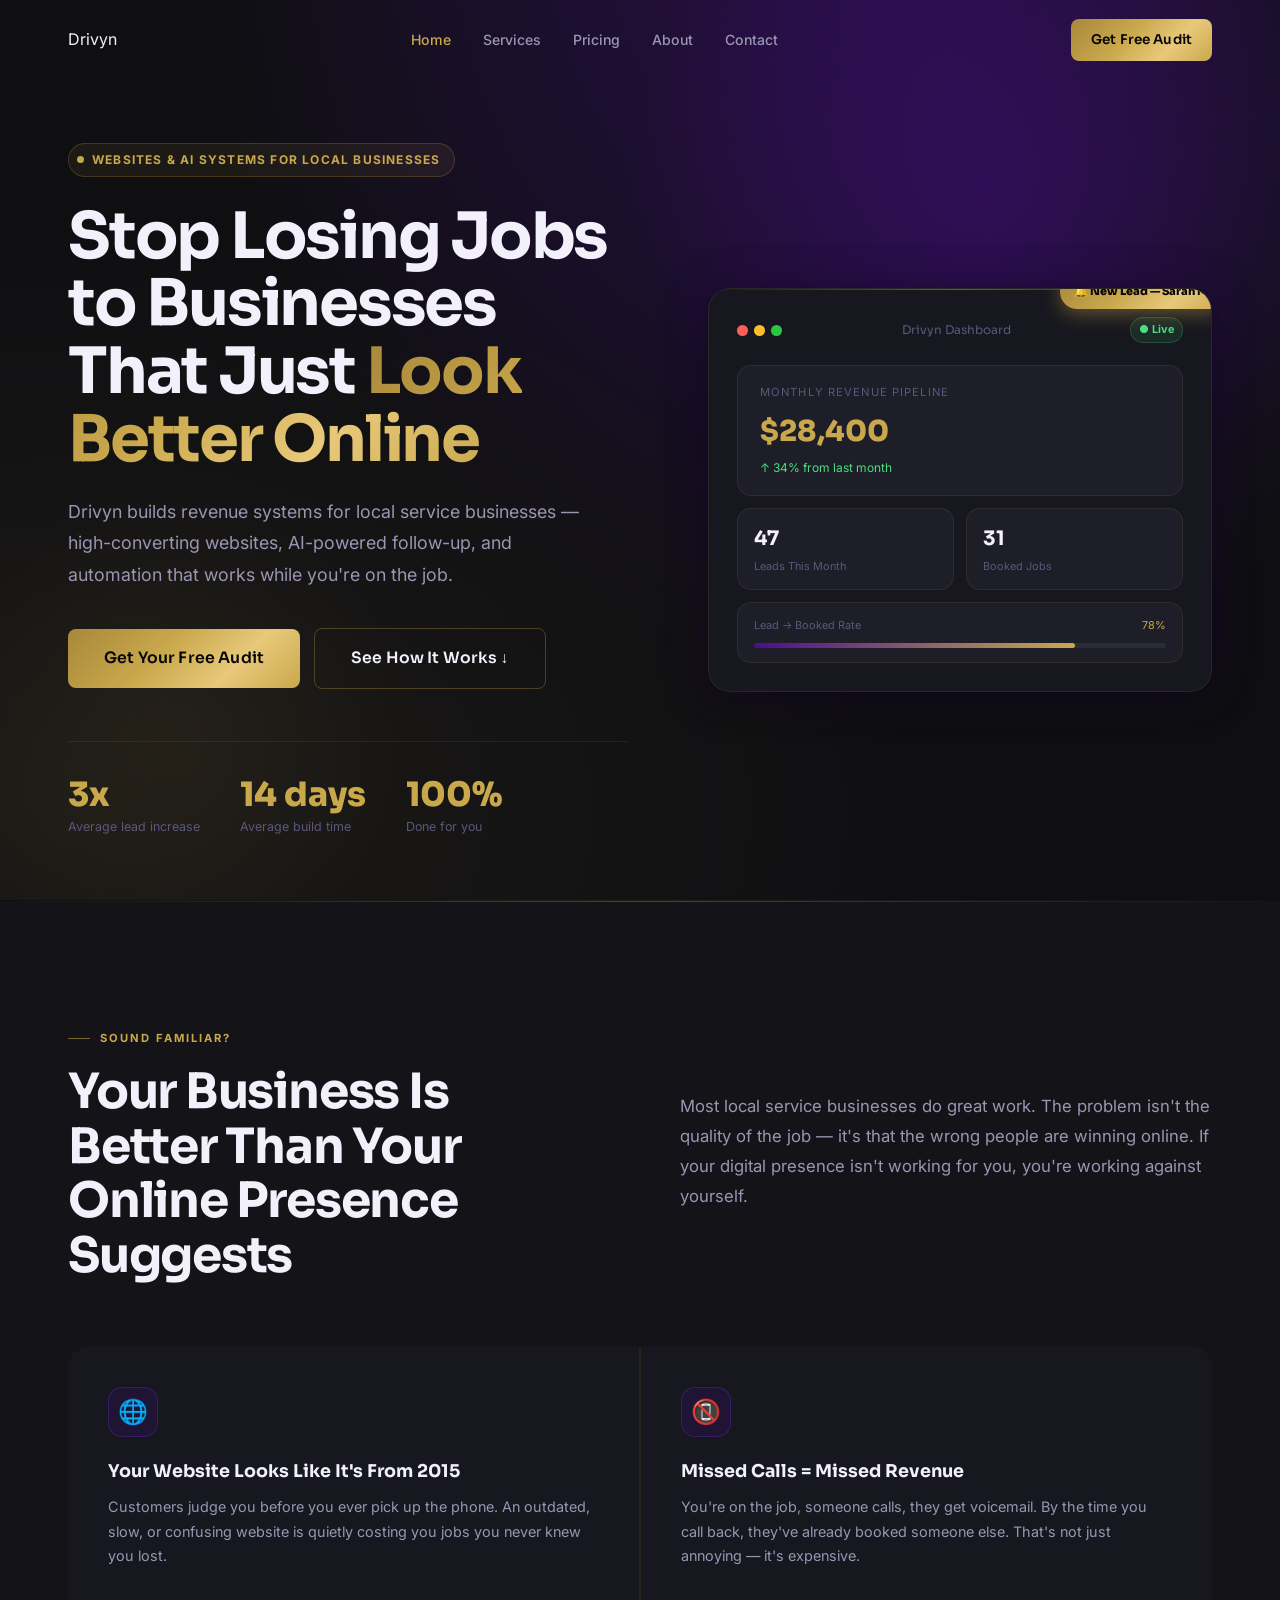
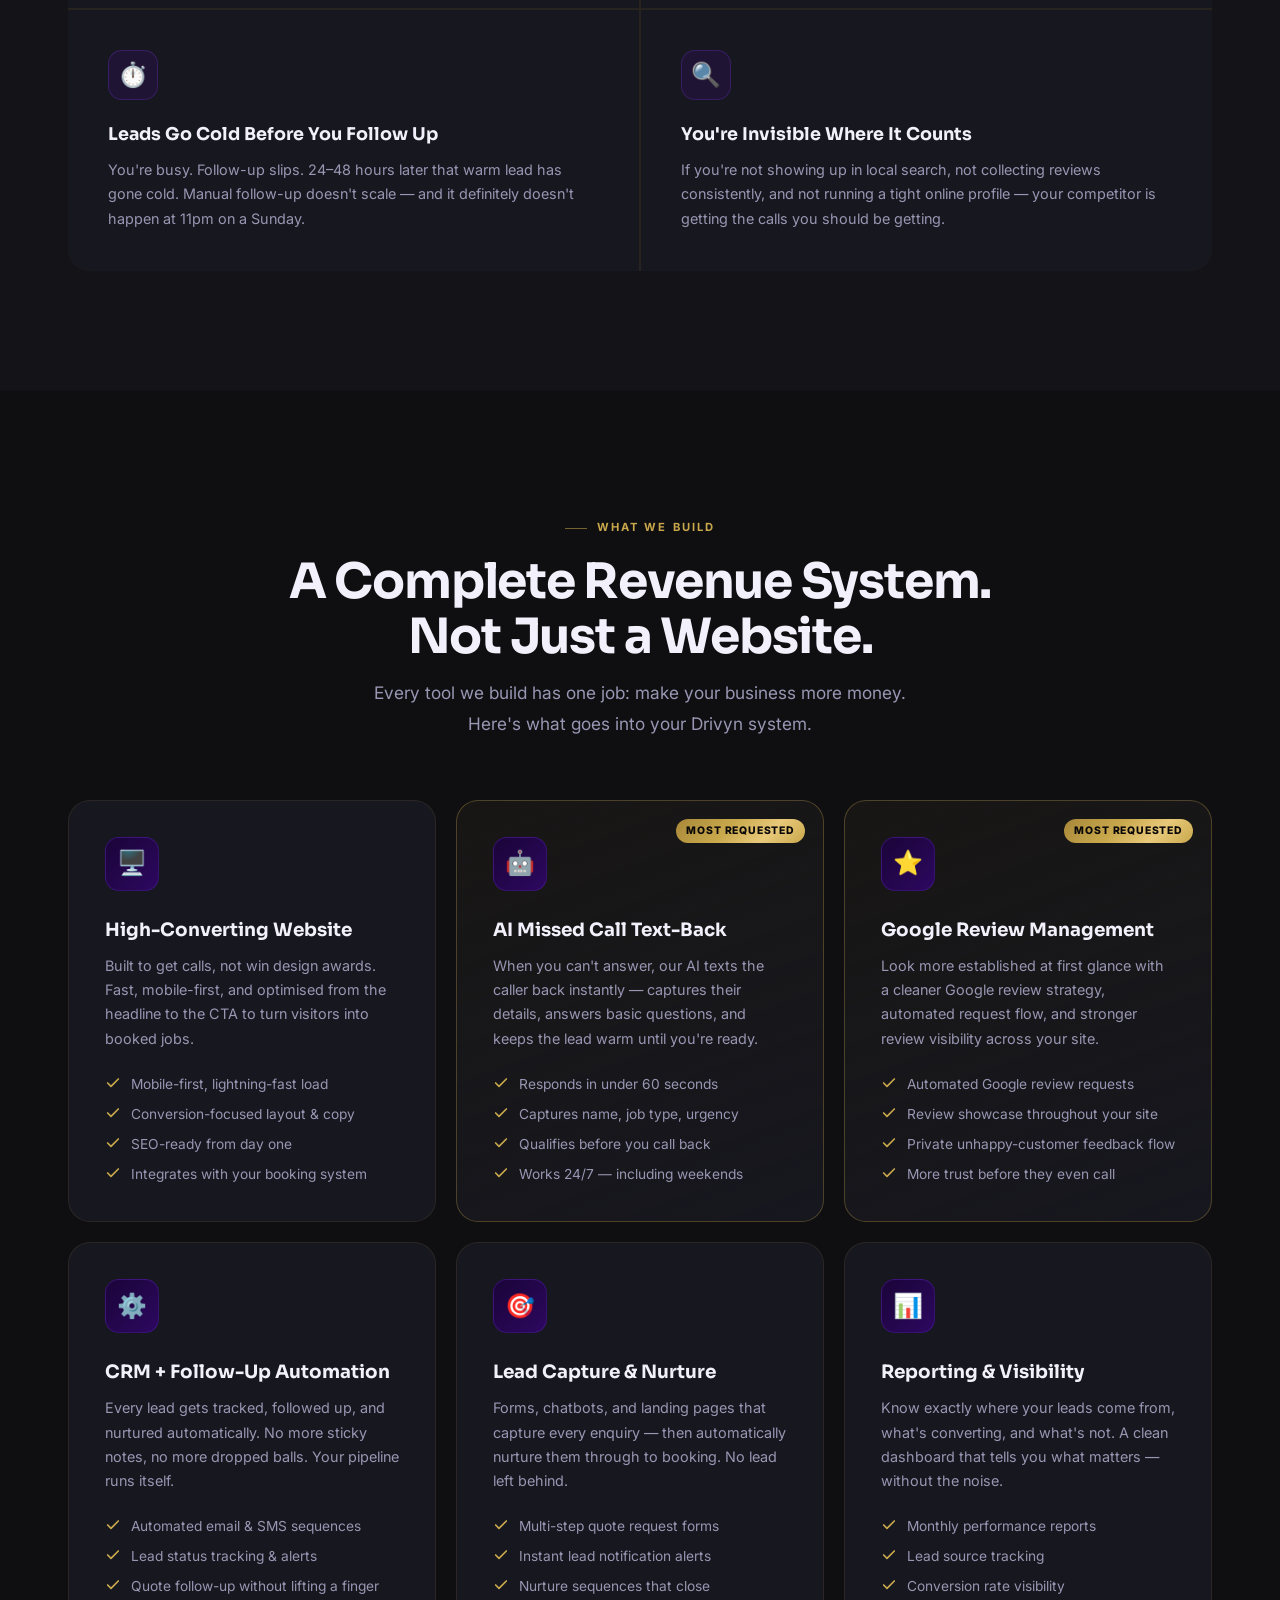
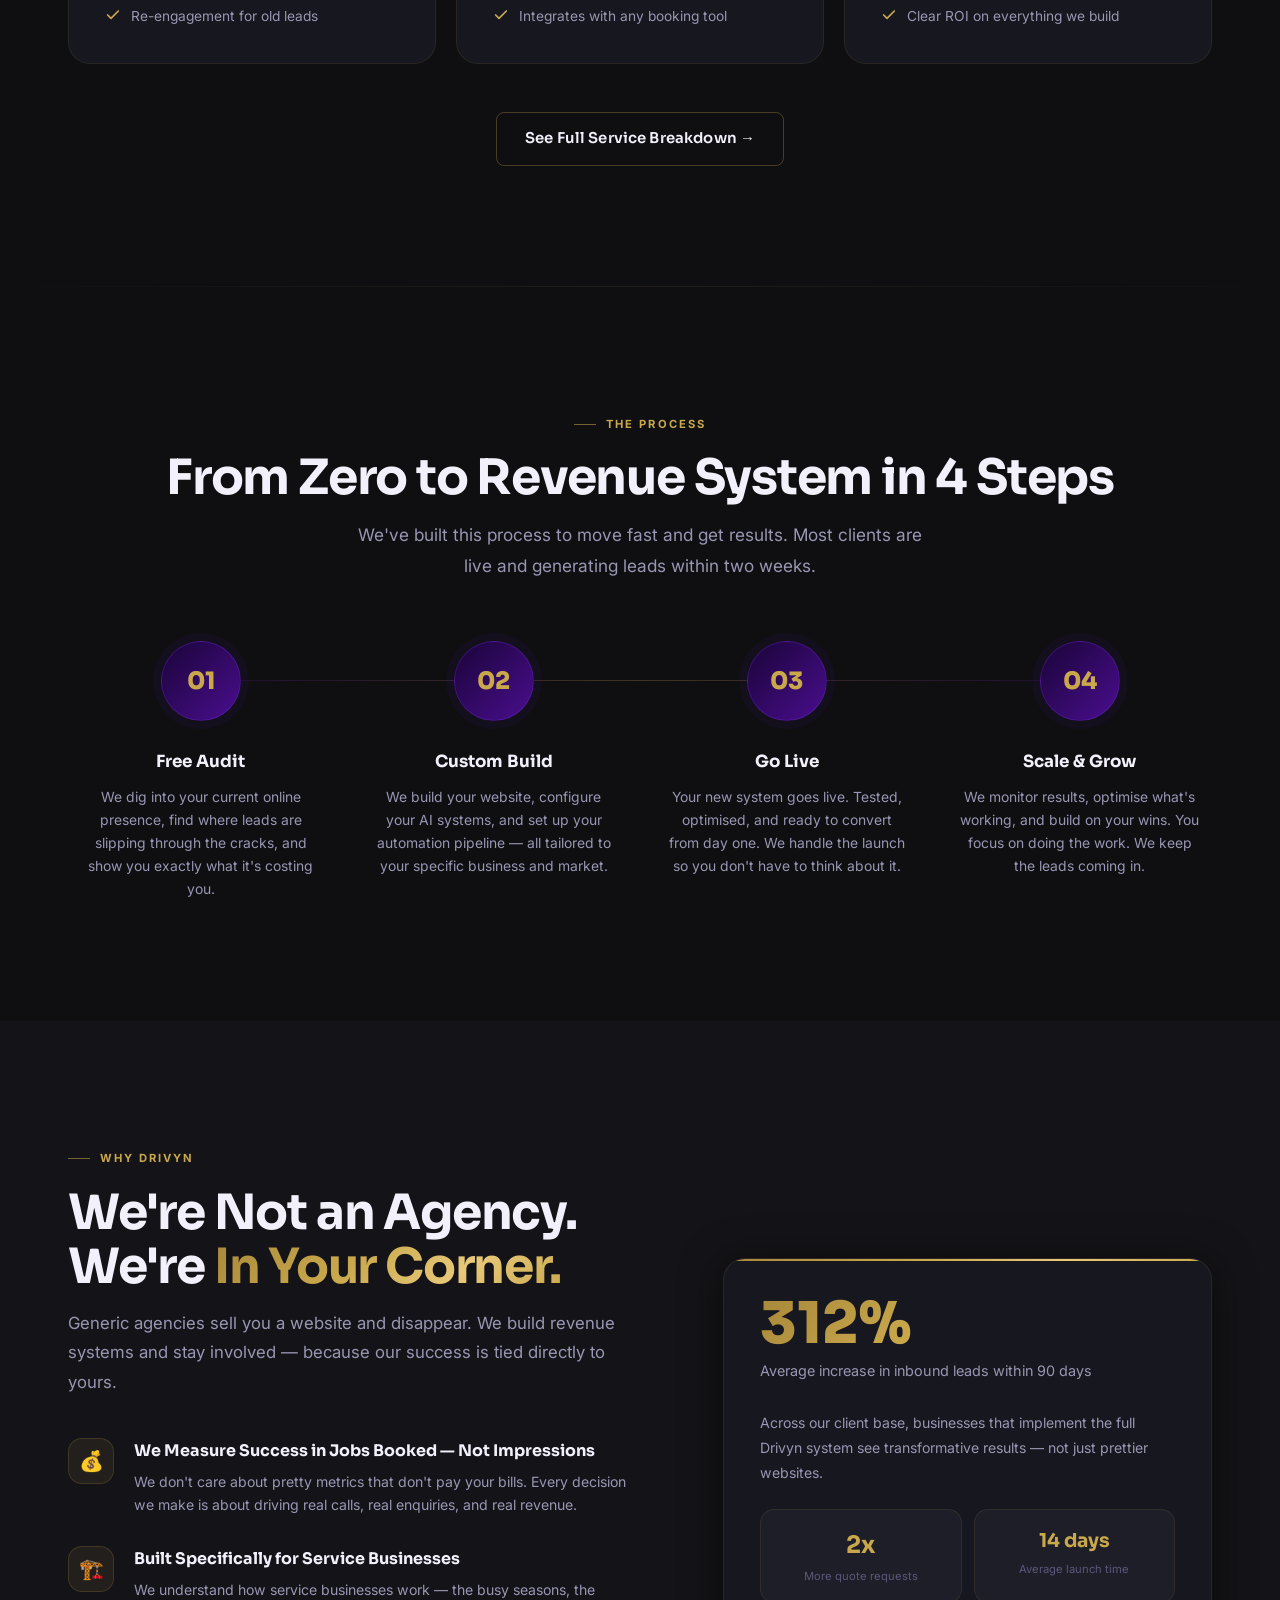
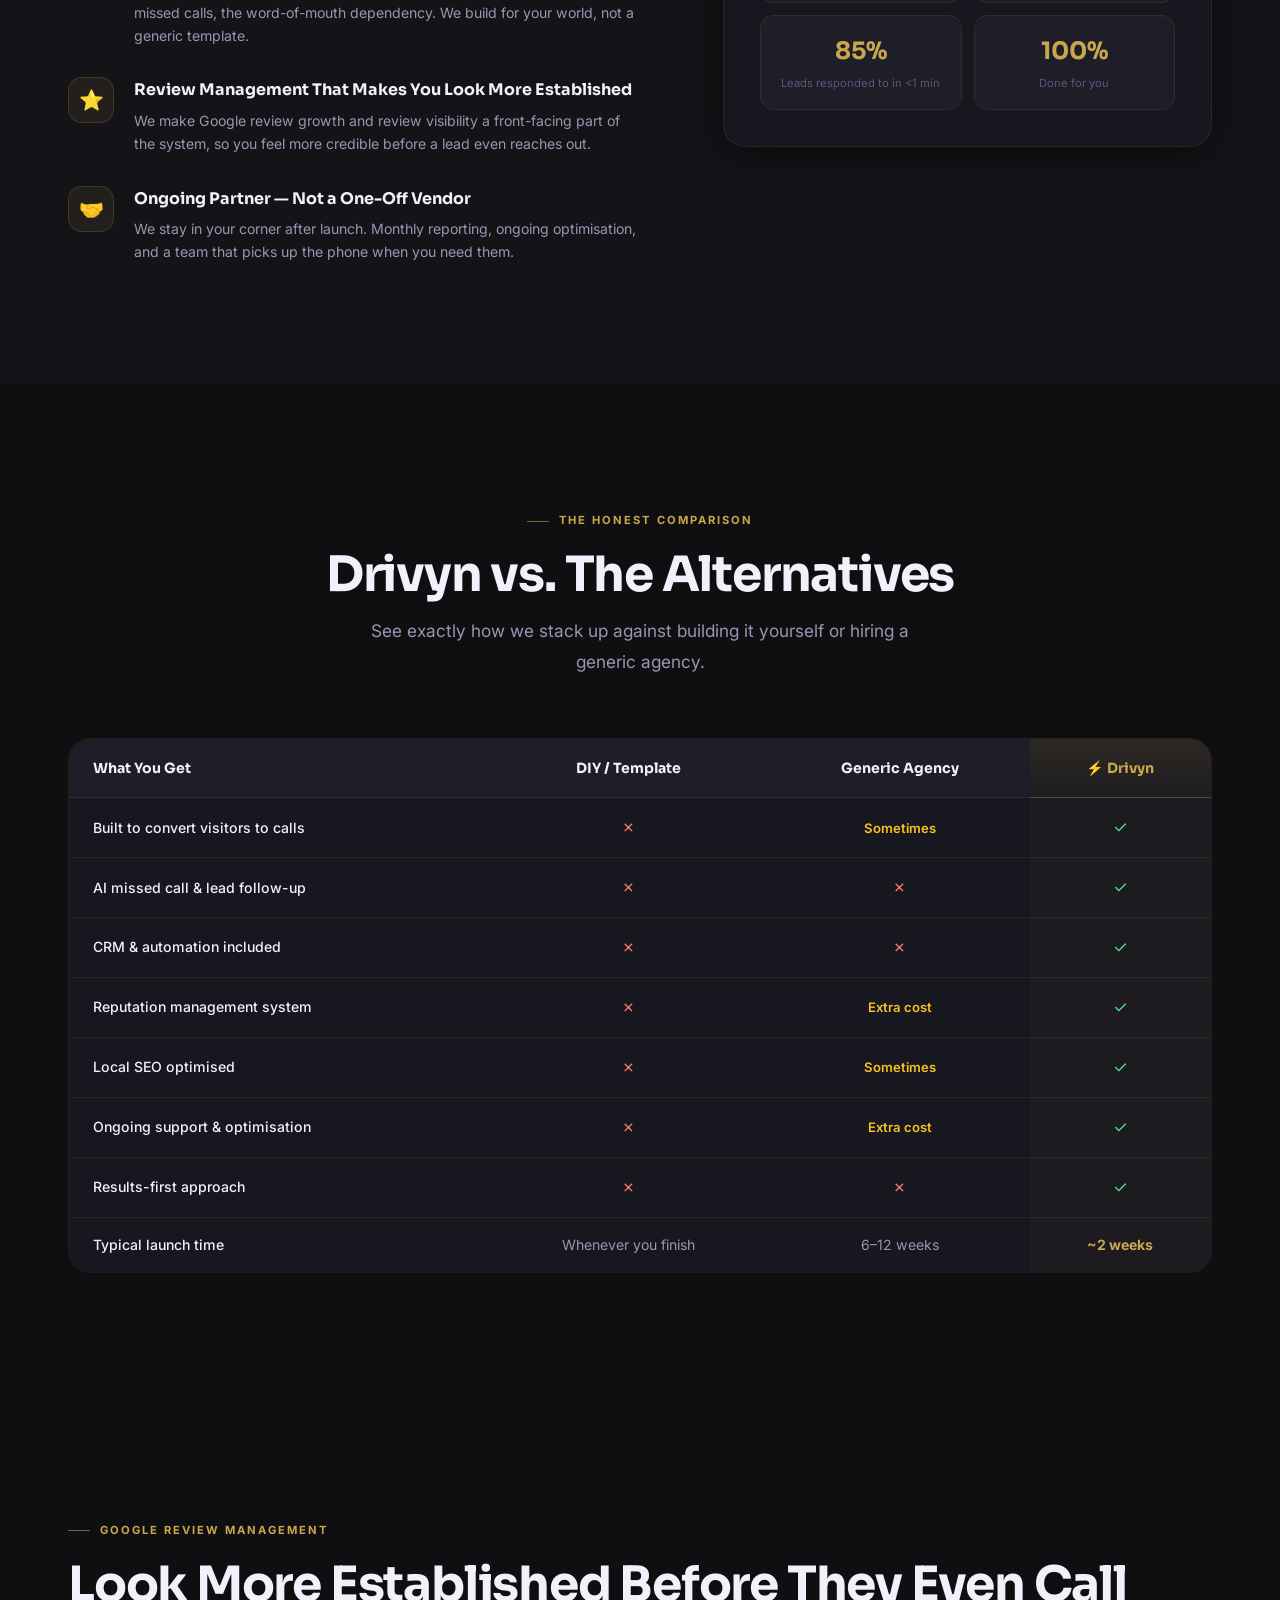
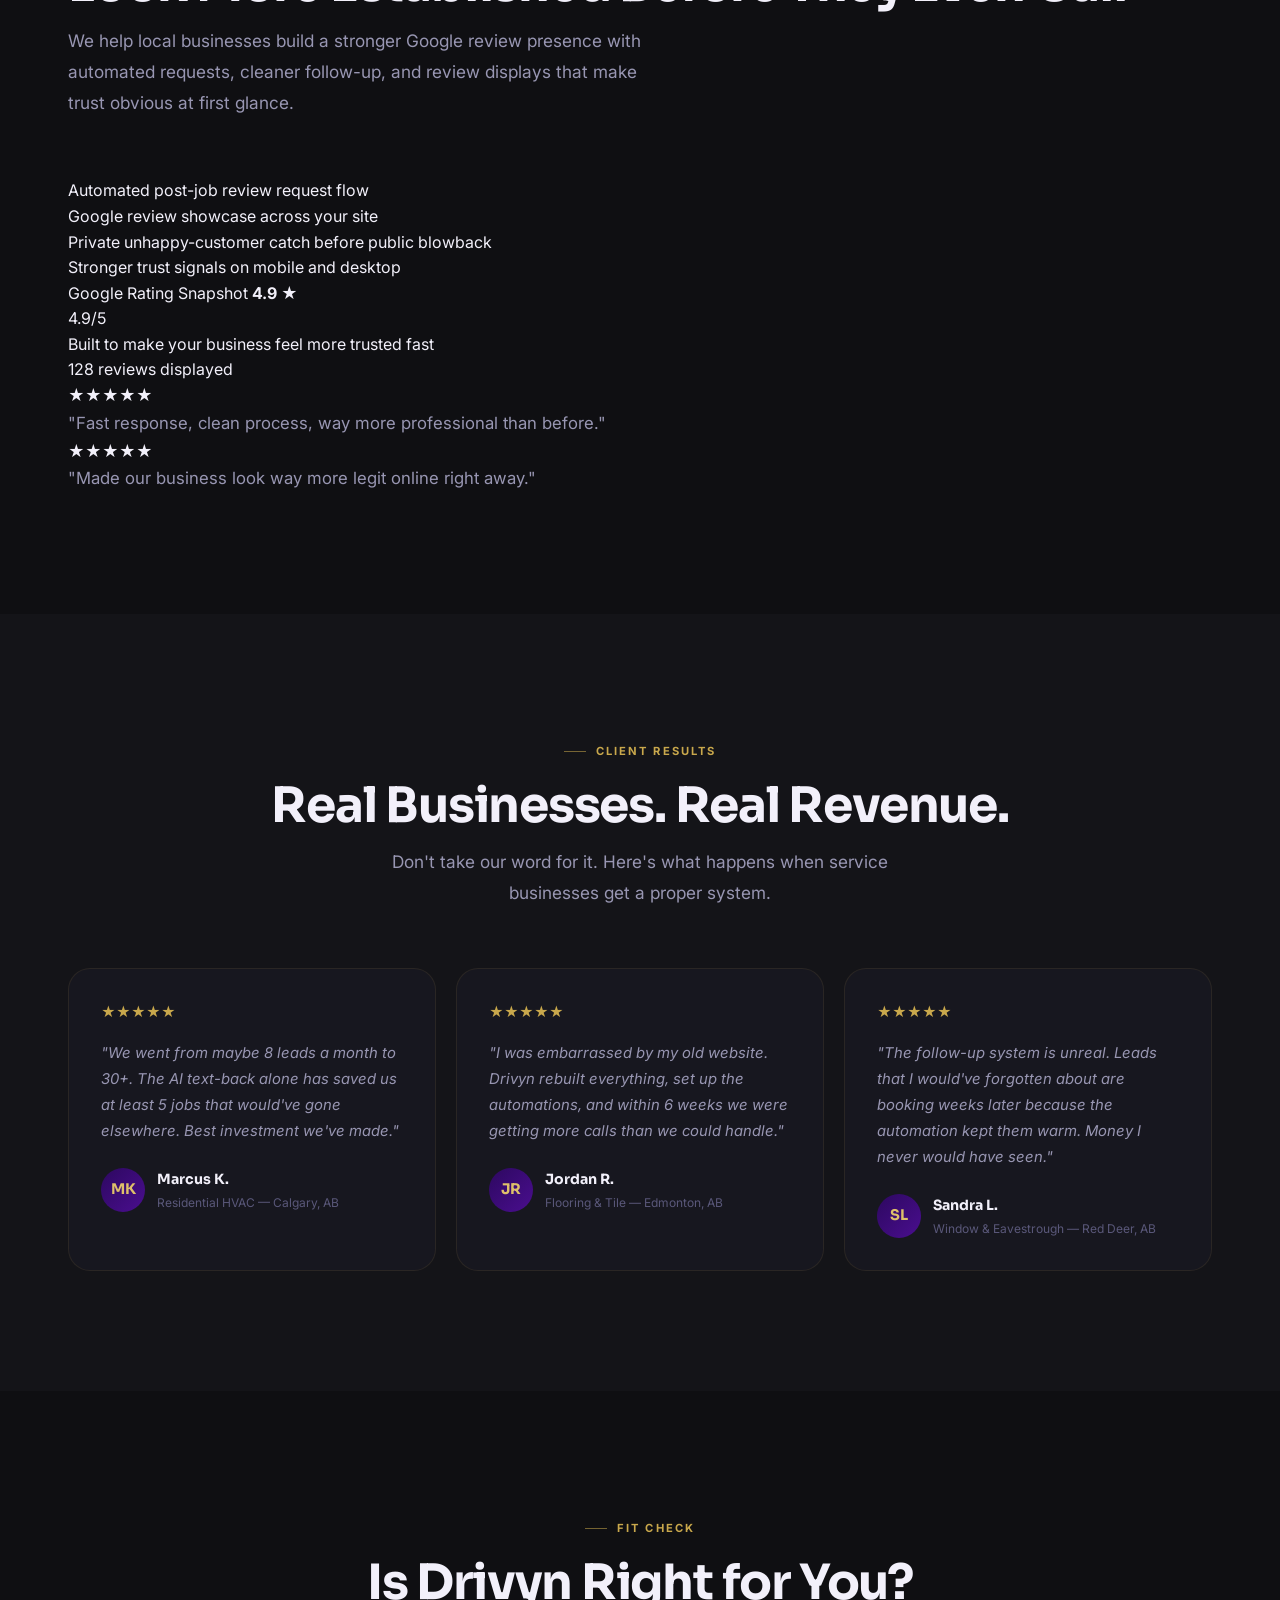
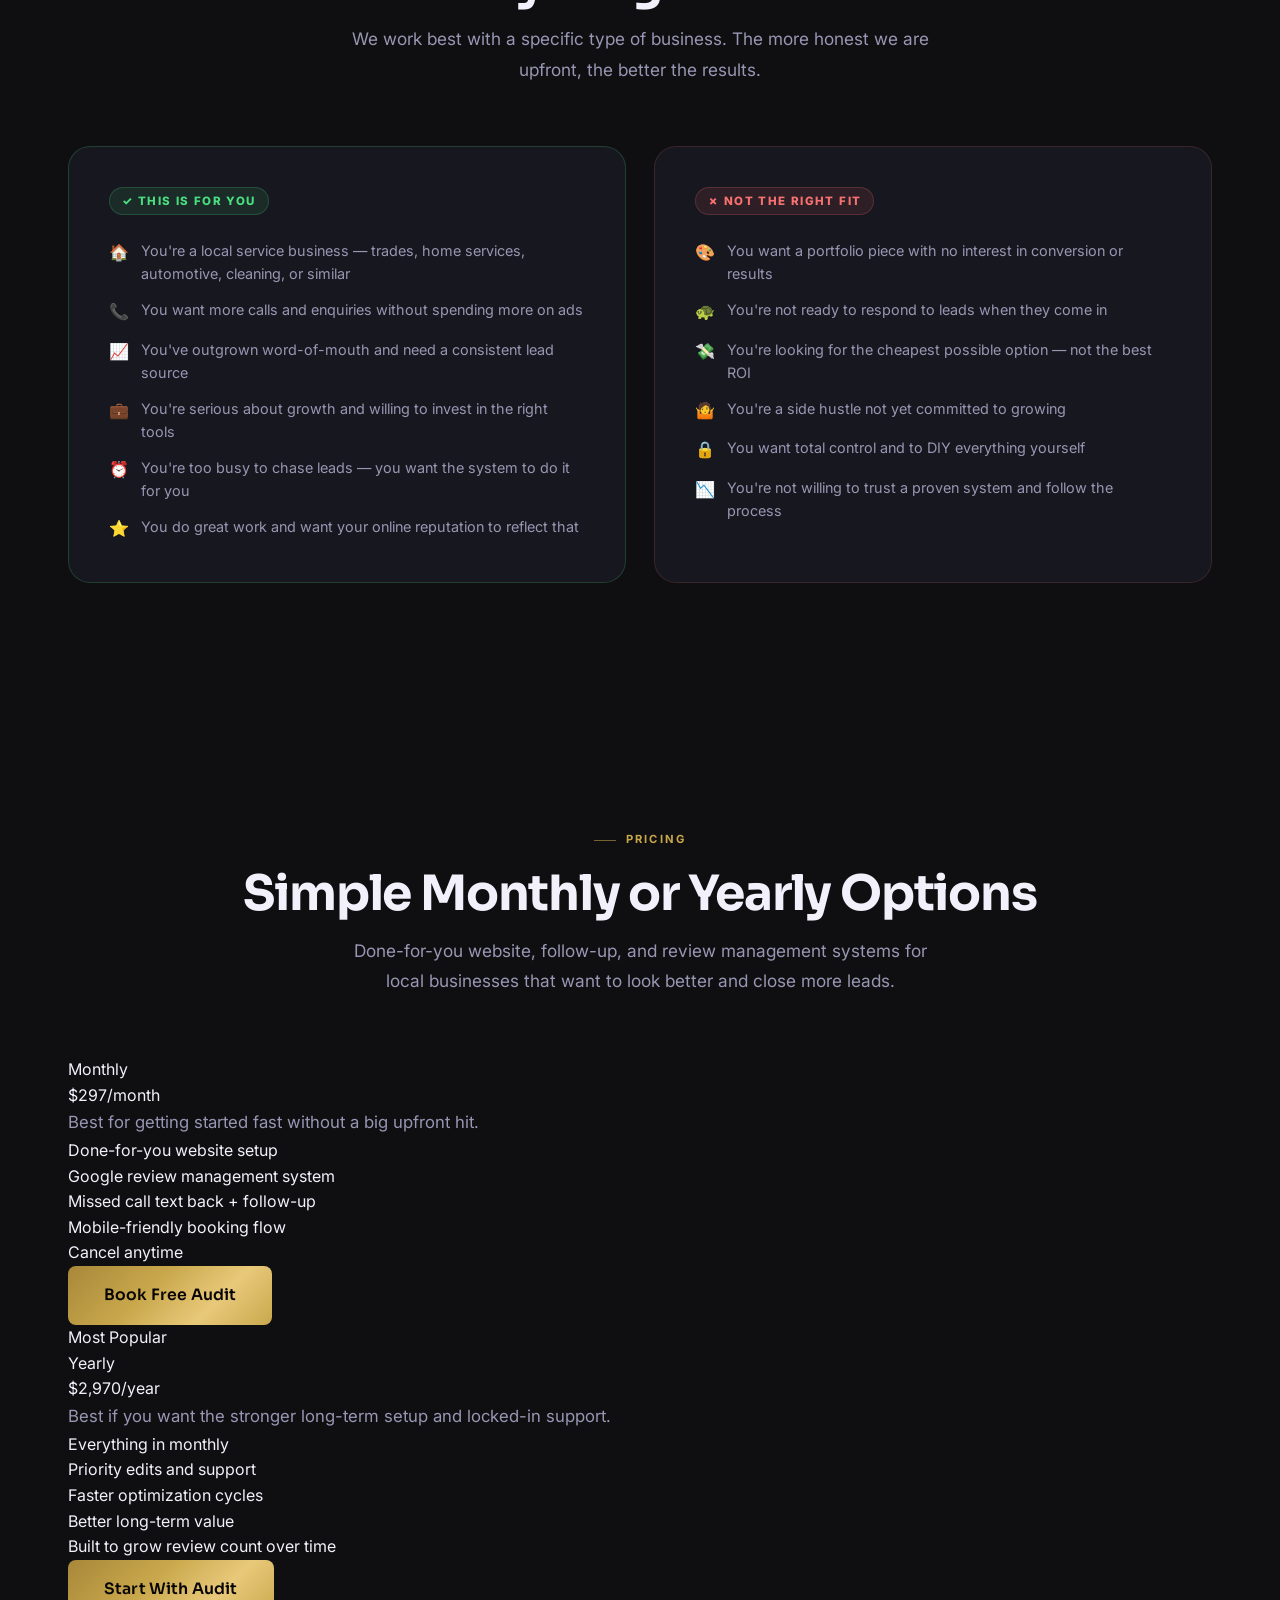
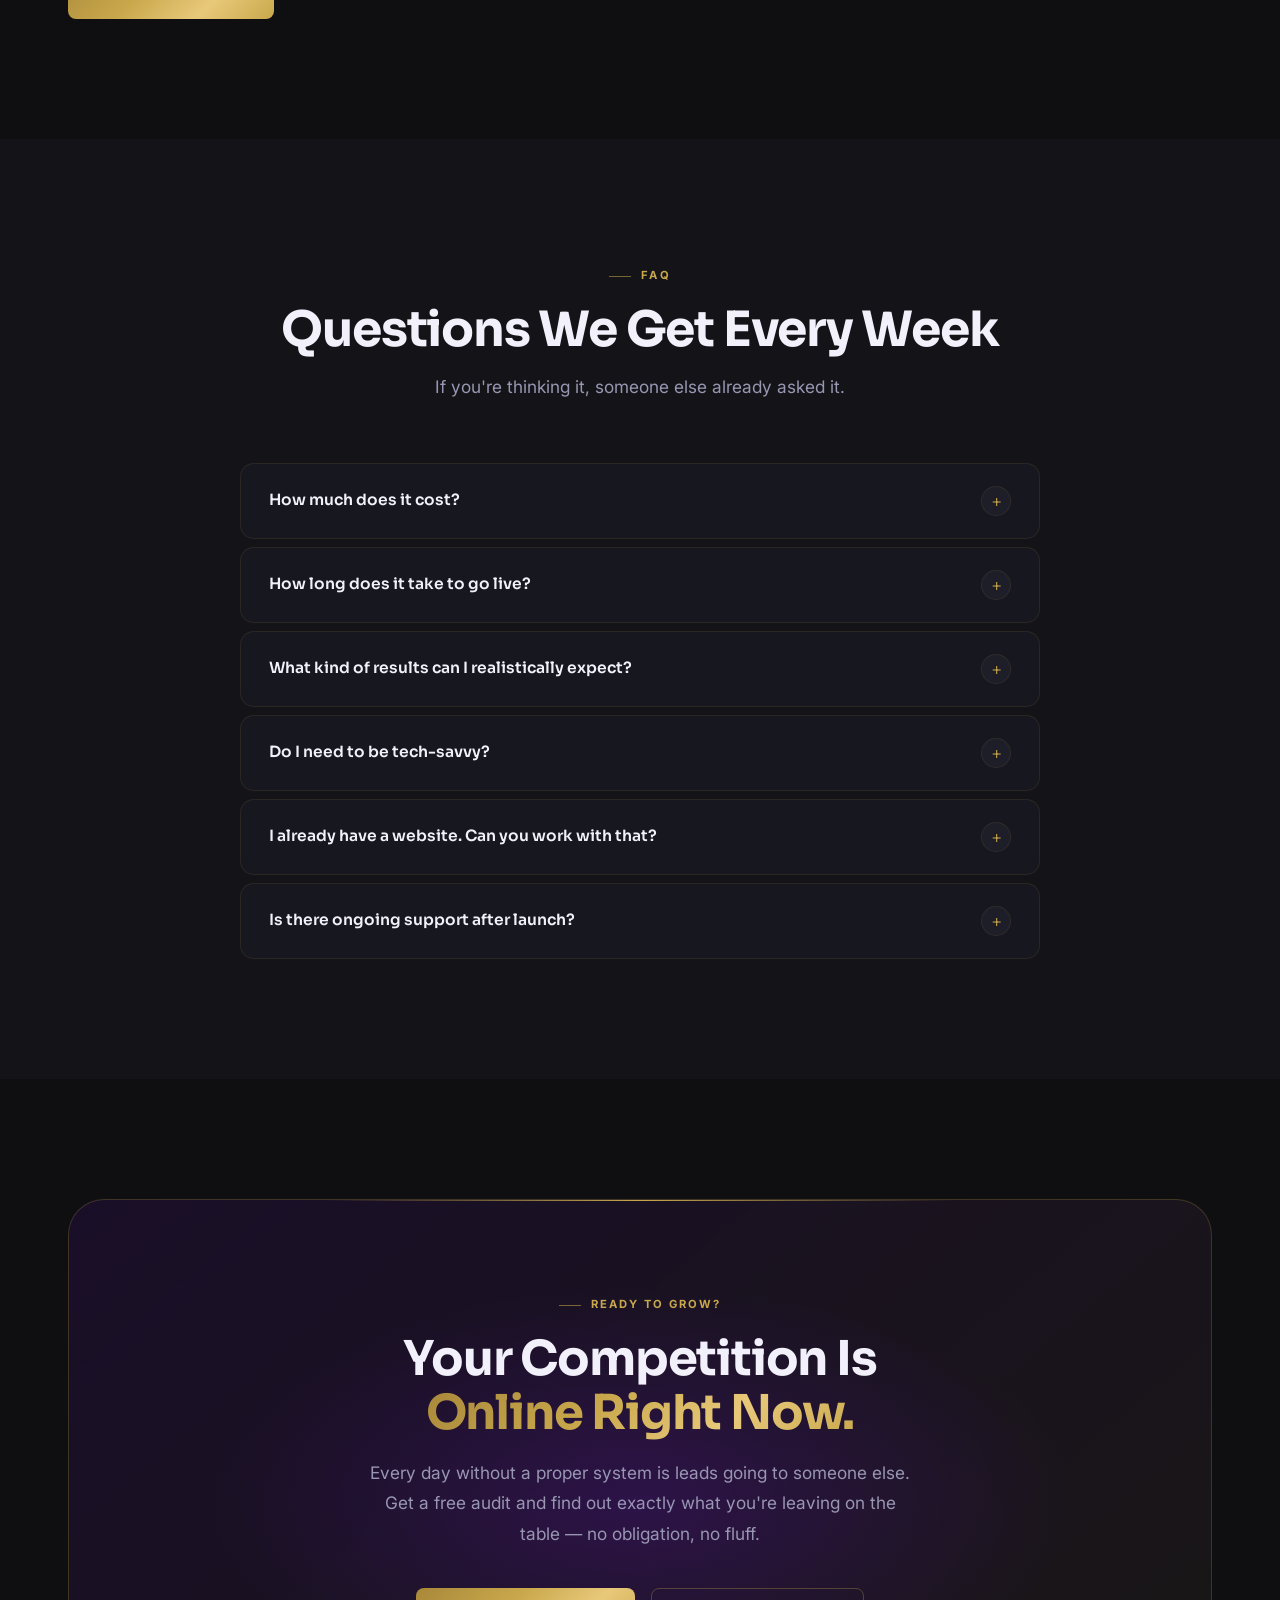
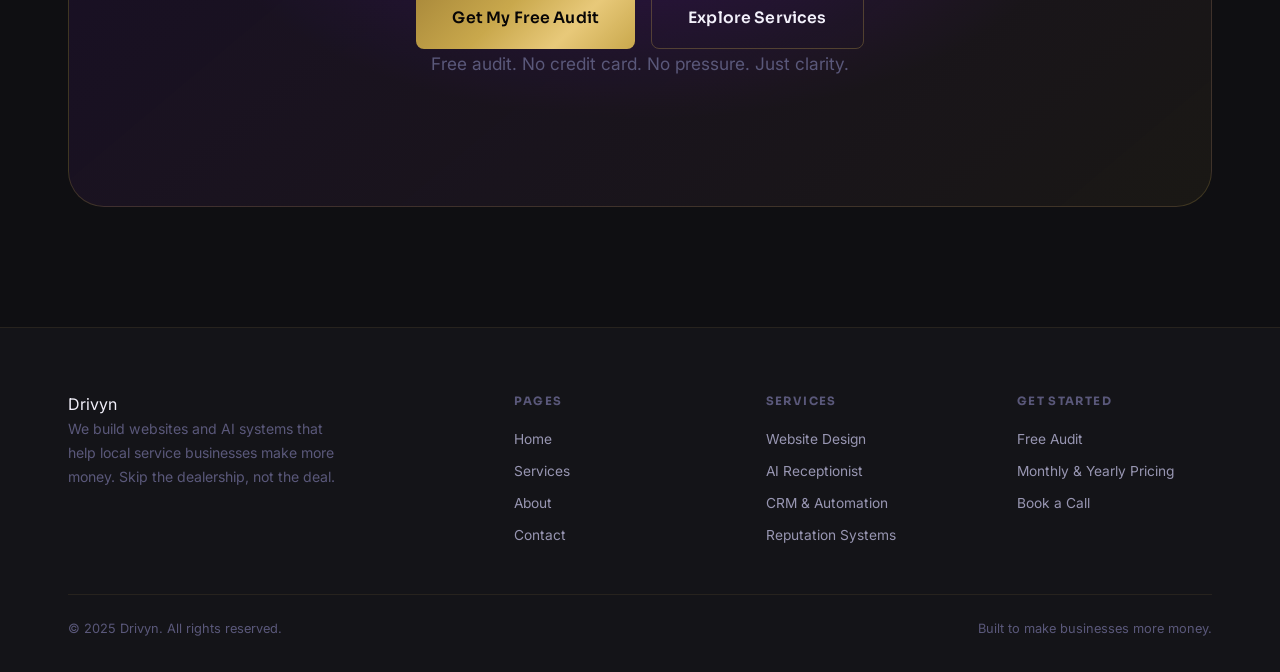
==== commit 3561fb66: "Restore multi-page Drivyn layout and emphasize review management" ====
--- a/index.html
+++ b/index.html
@@ -19,9 +19,9 @@
     <div class="nav-links">
       <a href="index.html">Home</a>
       <a href="services.html">Services</a>
+      <a href="index.html#pricing">Pricing</a>
       <a href="about.html">About</a>
       <a href="contact.html">Contact</a>
-      <a href="contact.html#contact-form">Client Portal</a>
     </div>
     <div class="nav-cta">
       <a href="contact.html" class="btn btn-primary btn-sm">Get Free Audit</a>
@@ -33,9 +33,9 @@
   <div class="nav-mobile">
     <a href="index.html">Home</a>
     <a href="services.html">Services</a>
+    <a href="index.html#pricing">Pricing</a>
     <a href="about.html">About</a>
     <a href="contact.html">Contact</a>
-    <a href="contact.html#contact-form">Client Portal</a>
     <a href="contact.html" class="btn btn-primary">Get Free Audit</a>
   </div>
 </nav>
@@ -200,7 +200,19 @@
         </ul>
       </div>
 
-      <div class="service-card fade-up delay-2">
+      <div class="service-card featured fade-up delay-2">
+        <div class="service-icon">⭐</div>
+        <div class="service-name">Google Review Management</div>
+        <p class="service-desc">Look more established at first glance with a cleaner Google review strategy, automated request flow, and stronger review visibility across your site.</p>
+        <ul class="service-outcomes">
+          <li>Automated Google review requests</li>
+          <li>Review showcase throughout your site</li>
+          <li>Private unhappy-customer feedback flow</li>
+          <li>More trust before they even call</li>
+        </ul>
+      </div>
+
+      <div class="service-card fade-up delay-1">
         <div class="service-icon">⚙️</div>
         <div class="service-name">CRM + Follow-Up Automation</div>
         <p class="service-desc">Every lead gets tracked, followed up, and nurtured automatically. No more sticky notes, no more dropped balls. Your pipeline runs itself.</p>
@@ -212,7 +224,7 @@
         </ul>
       </div>
 
-      <div class="service-card fade-up delay-1">
+      <div class="service-card fade-up delay-2">
         <div class="service-icon">🎯</div>
         <div class="service-name">Lead Capture &amp; Nurture</div>
         <p class="service-desc">Forms, chatbots, and landing pages that capture every enquiry — then automatically nurture them through to booking. No lead left behind.</p>
@@ -221,18 +233,6 @@
           <li>Instant lead notification alerts</li>
           <li>Nurture sequences that close</li>
           <li>Integrates with any booking tool</li>
-        </ul>
-      </div>
-
-      <div class="service-card fade-up delay-2">
-        <div class="service-icon">⭐</div>
-        <div class="service-name">Reputation Management</div>
-        <p class="service-desc">5-star reviews don't happen by accident. We build automated systems that ask every happy customer for a review — so your reputation grows without you thinking about it.</p>
-        <ul class="service-outcomes">
-          <li>Automated post-job review requests</li>
-          <li>Google &amp; Facebook review growth</li>
-          <li>Negative review interception</li>
-          <li>Review showcase on your website</li>
         </ul>
       </div>
 
@@ -323,10 +323,10 @@
             </div>
           </div>
           <div class="why-point fade-up delay-2">
-            <div class="why-point-icon">⚡</div>
+            <div class="why-point-icon">⭐</div>
             <div>
-              <div class="why-point-title">Everything Done For You</div>
-              <p class="why-point-desc">You don't need to understand tech, automation, or SEO. You just need to show up and deliver great work. We handle everything else.</p>
+              <div class="why-point-title">Review Management That Makes You Look More Established</div>
+              <p class="why-point-desc">We make Google review growth and review visibility a front-facing part of the system, so you feel more credible before a lead even reaches out.</p>
             </div>
           </div>
           <div class="why-point fade-up delay-3">
@@ -448,6 +448,47 @@
 <!-- ═══════════════════════════════════════
      SOCIAL PROOF / TESTIMONIALS
 ════════════════════════════════════════ -->
+<section class="section review-showcase-section" id="review-management">
+  <div class="container">
+    <div class="review-showcase fade-up">
+      <div class="review-showcase-copy">
+        <div class="section-label">Google Review Management</div>
+        <h2 class="section-title">Look More Established Before They Even Call</h2>
+        <p class="section-subtitle">We help local businesses build a stronger Google review presence with automated requests, cleaner follow-up, and review displays that make trust obvious at first glance.</p>
+        <ul class="review-bullets">
+          <li>Automated post-job review request flow</li>
+          <li>Google review showcase across your site</li>
+          <li>Private unhappy-customer catch before public blowback</li>
+          <li>Stronger trust signals on mobile and desktop</li>
+        </ul>
+      </div>
+      <div class="review-panel">
+        <div class="review-panel-header">
+          <span>Google Rating Snapshot</span>
+          <strong>4.9 ★</strong>
+        </div>
+        <div class="review-score-row">
+          <div>
+            <div class="review-score">4.9/5</div>
+            <div class="review-score-note">Built to make your business feel more trusted fast</div>
+          </div>
+          <div class="review-count">128 reviews displayed</div>
+        </div>
+        <div class="review-cards">
+          <div class="review-card-mini">
+            <div class="review-stars">★★★★★</div>
+            <p>"Fast response, clean process, way more professional than before."</p>
+          </div>
+          <div class="review-card-mini">
+            <div class="review-stars">★★★★★</div>
+            <p>"Made our business look way more legit online right away."</p>
+          </div>
+        </div>
+      </div>
+    </div>
+  </div>
+</section>
+
 <section class="section testimonials-section" id="testimonials">
   <div class="container">
     <div class="text-center">
@@ -532,6 +573,47 @@
   </div>
 </section>
 
+<section class="section pricing-section" id="pricing">
+  <div class="container">
+    <div class="text-center">
+      <div class="section-label">Pricing</div>
+      <h2 class="section-title">Simple Monthly or Yearly Options</h2>
+      <p class="section-subtitle">Done-for-you website, follow-up, and review management systems for local businesses that want to look better and close more leads.</p>
+    </div>
+
+    <div class="pricing-grid-cards">
+      <div class="pricing-card-tier fade-up">
+        <div class="pricing-tier-label">Monthly</div>
+        <div class="pricing-tier-price">$297<span>/month</span></div>
+        <p class="pricing-tier-desc">Best for getting started fast without a big upfront hit.</p>
+        <ul>
+          <li>Done-for-you website setup</li>
+          <li>Google review management system</li>
+          <li>Missed call text back + follow-up</li>
+          <li>Mobile-friendly booking flow</li>
+          <li>Cancel anytime</li>
+        </ul>
+        <a href="contact.html" class="btn btn-primary btn-lg">Book Free Audit</a>
+      </div>
+
+      <div class="pricing-card-tier featured fade-up delay-1">
+        <div class="pricing-tier-badge">Most Popular</div>
+        <div class="pricing-tier-label">Yearly</div>
+        <div class="pricing-tier-price">$2,970<span>/year</span></div>
+        <p class="pricing-tier-desc">Best if you want the stronger long-term setup and locked-in support.</p>
+        <ul>
+          <li>Everything in monthly</li>
+          <li>Priority edits and support</li>
+          <li>Faster optimization cycles</li>
+          <li>Better long-term value</li>
+          <li>Built to grow review count over time</li>
+        </ul>
+        <a href="contact.html" class="btn btn-primary btn-lg">Start With Audit</a>
+      </div>
+    </div>
+  </div>
+</section>
+
 <!-- ═══════════════════════════════════════
      FAQ
 ════════════════════════════════════════ -->
@@ -649,10 +731,10 @@
         </div>
       </div>
       <div>
-        <div class="footer-col-title">Client Portal</div>
+        <div class="footer-col-title">Get Started</div>
         <div class="footer-col-links">
-          <a href="contact.html#contact-form">Start Onboarding</a>
           <a href="contact.html">Free Audit</a>
+          <a href="index.html#pricing">Monthly &amp; Yearly Pricing</a>
           <a href="contact.html">Book a Call</a>
         </div>
       </div>
--- a/css/style.css
+++ b/css/style.css
@@ -1,5 +1,5 @@
 /* ============================================================
-   DRIVYN — PREMIUM WEBSITE STYLESHEET v2
+   DRIVYN G�� PREMIUM WEBSITE STYLESHEET v2
    Cadbury Gold (#C9A84C) + Deep Purple (#3B0073) on Near-Black
    Background: 3% lighter = #0F0F12
    ============================================================ */
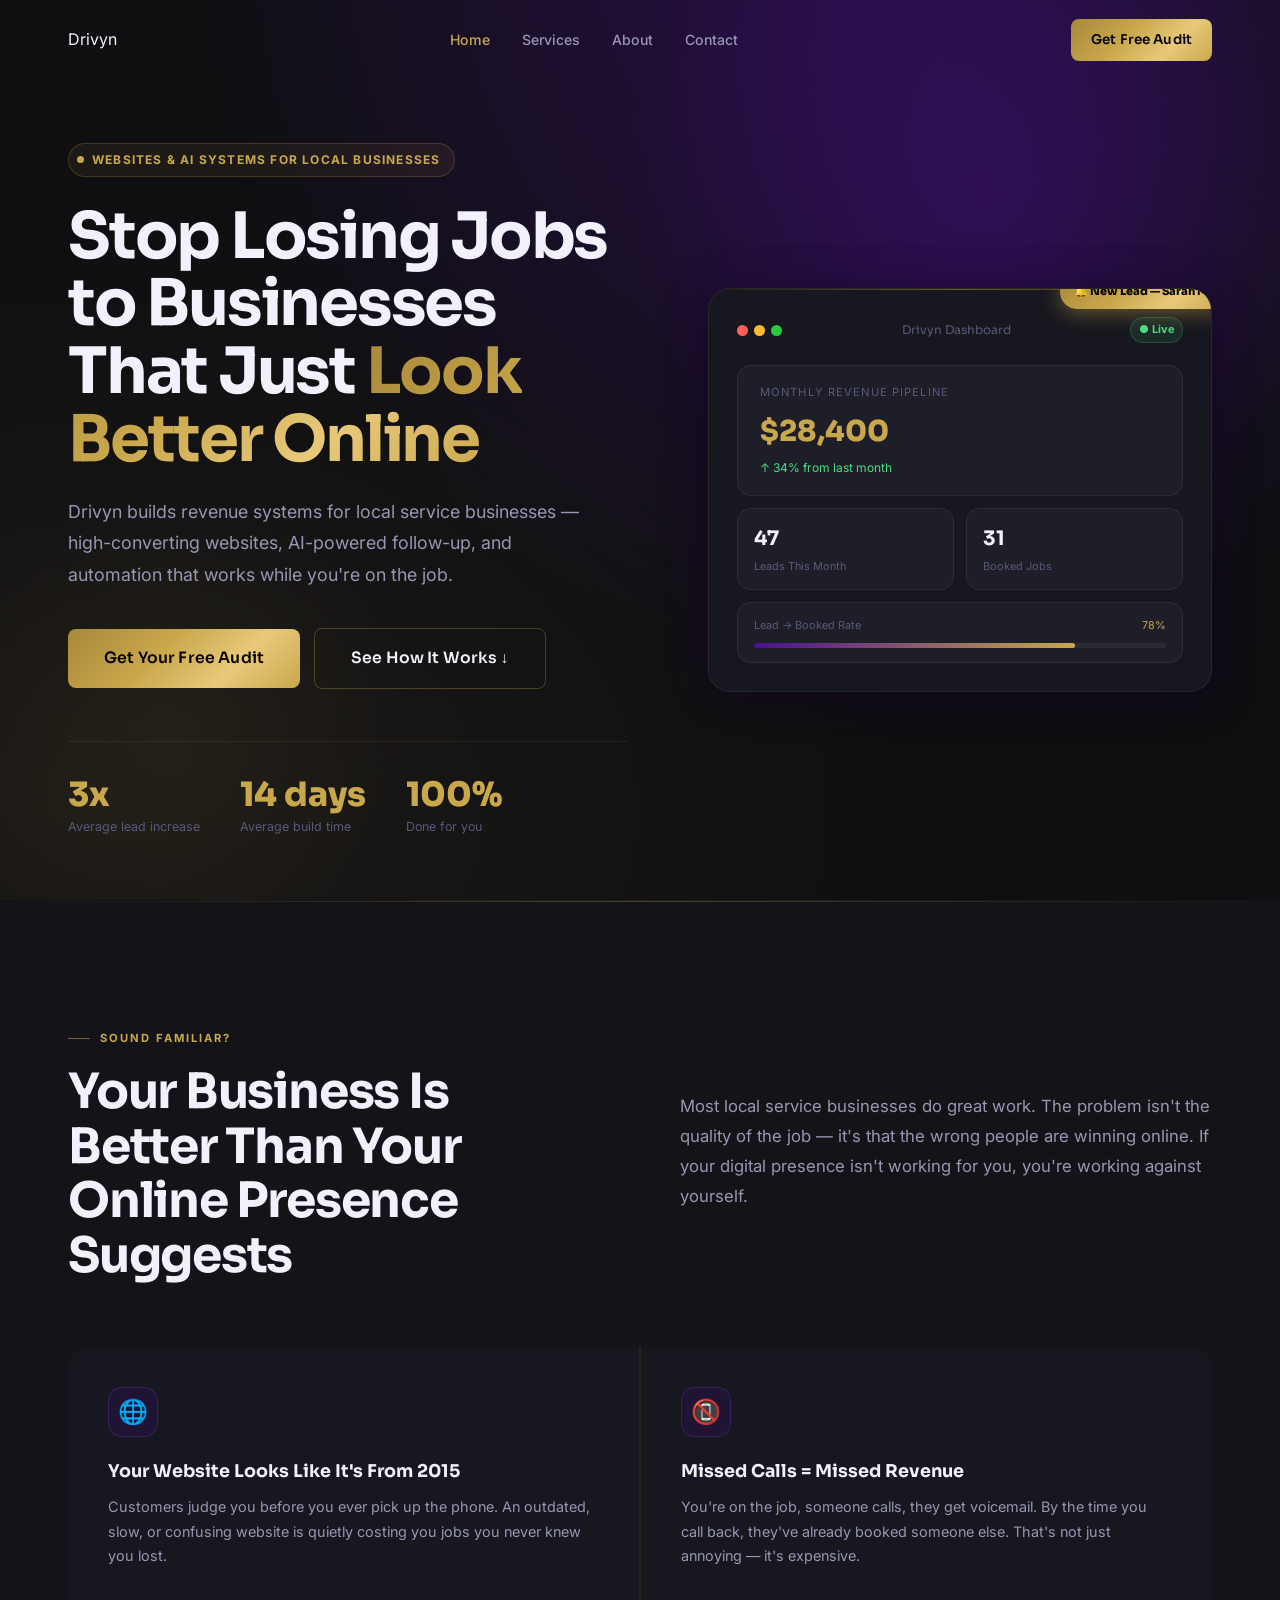
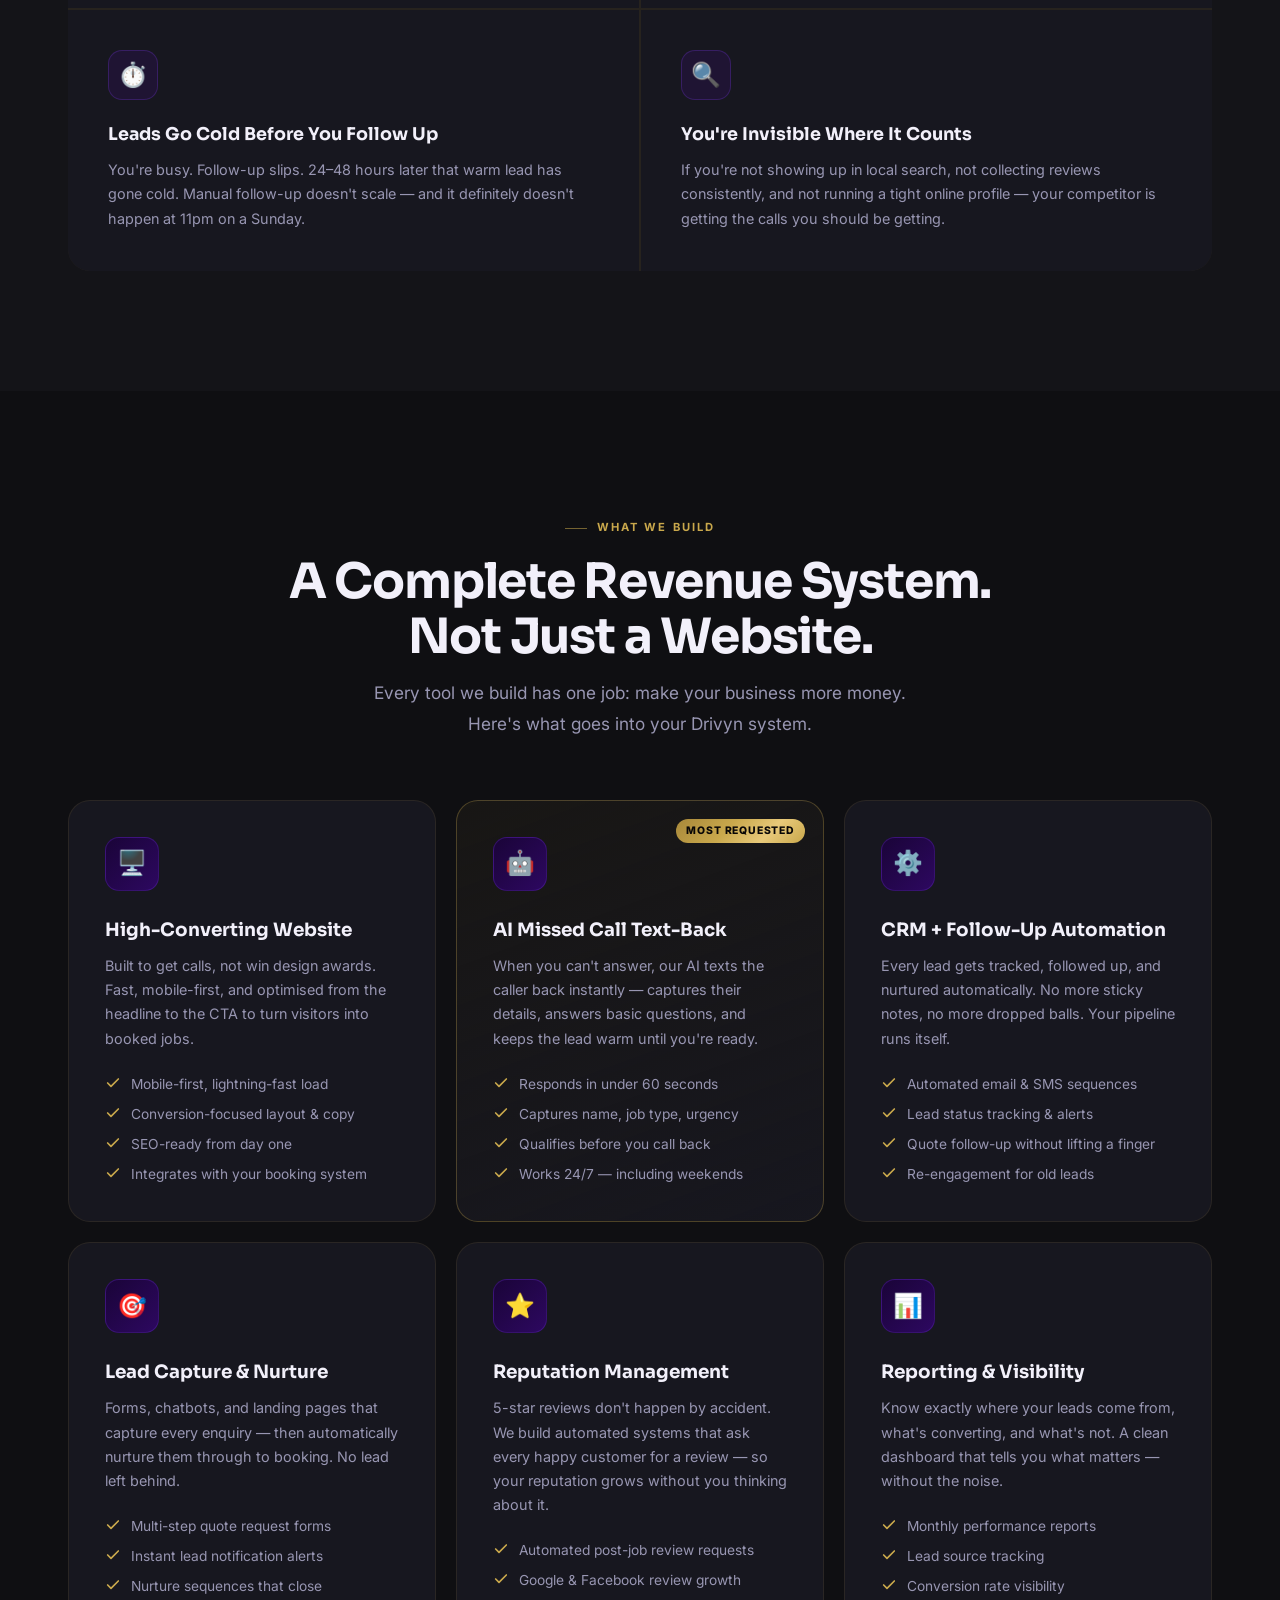
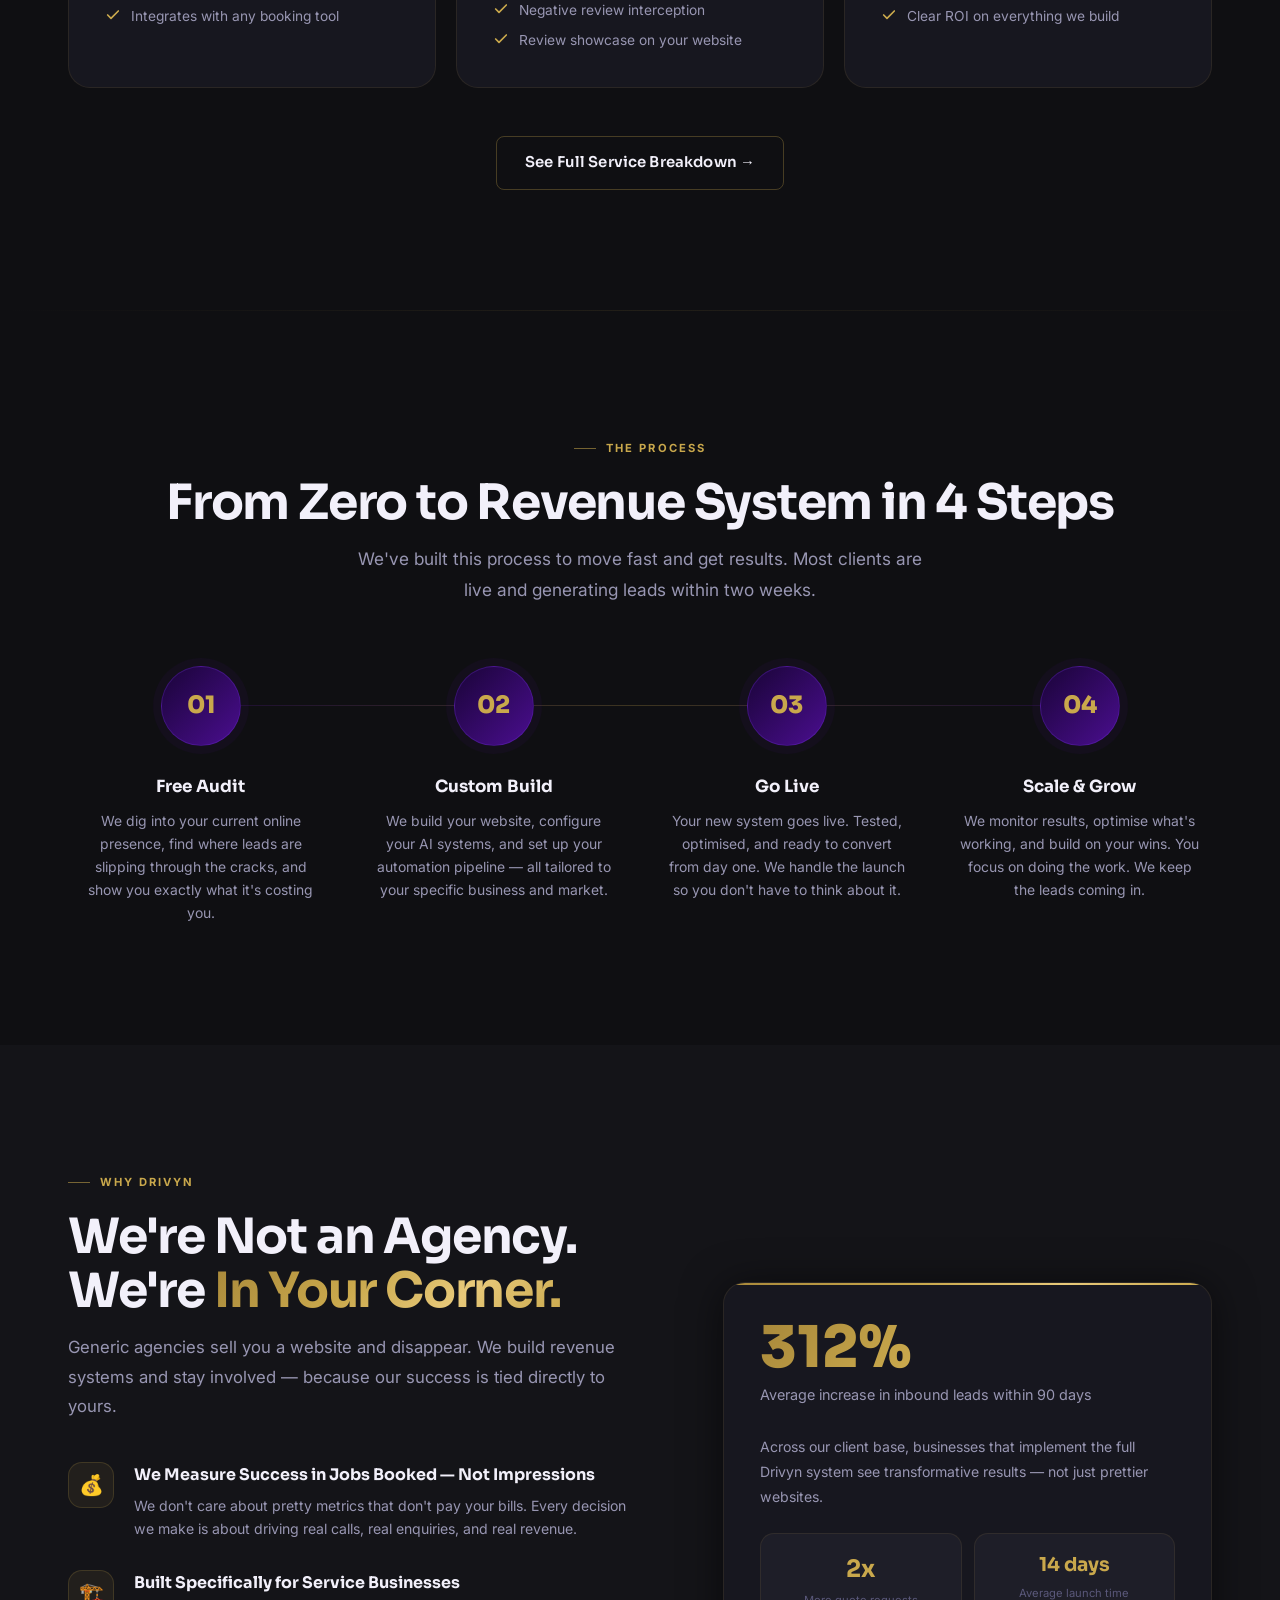
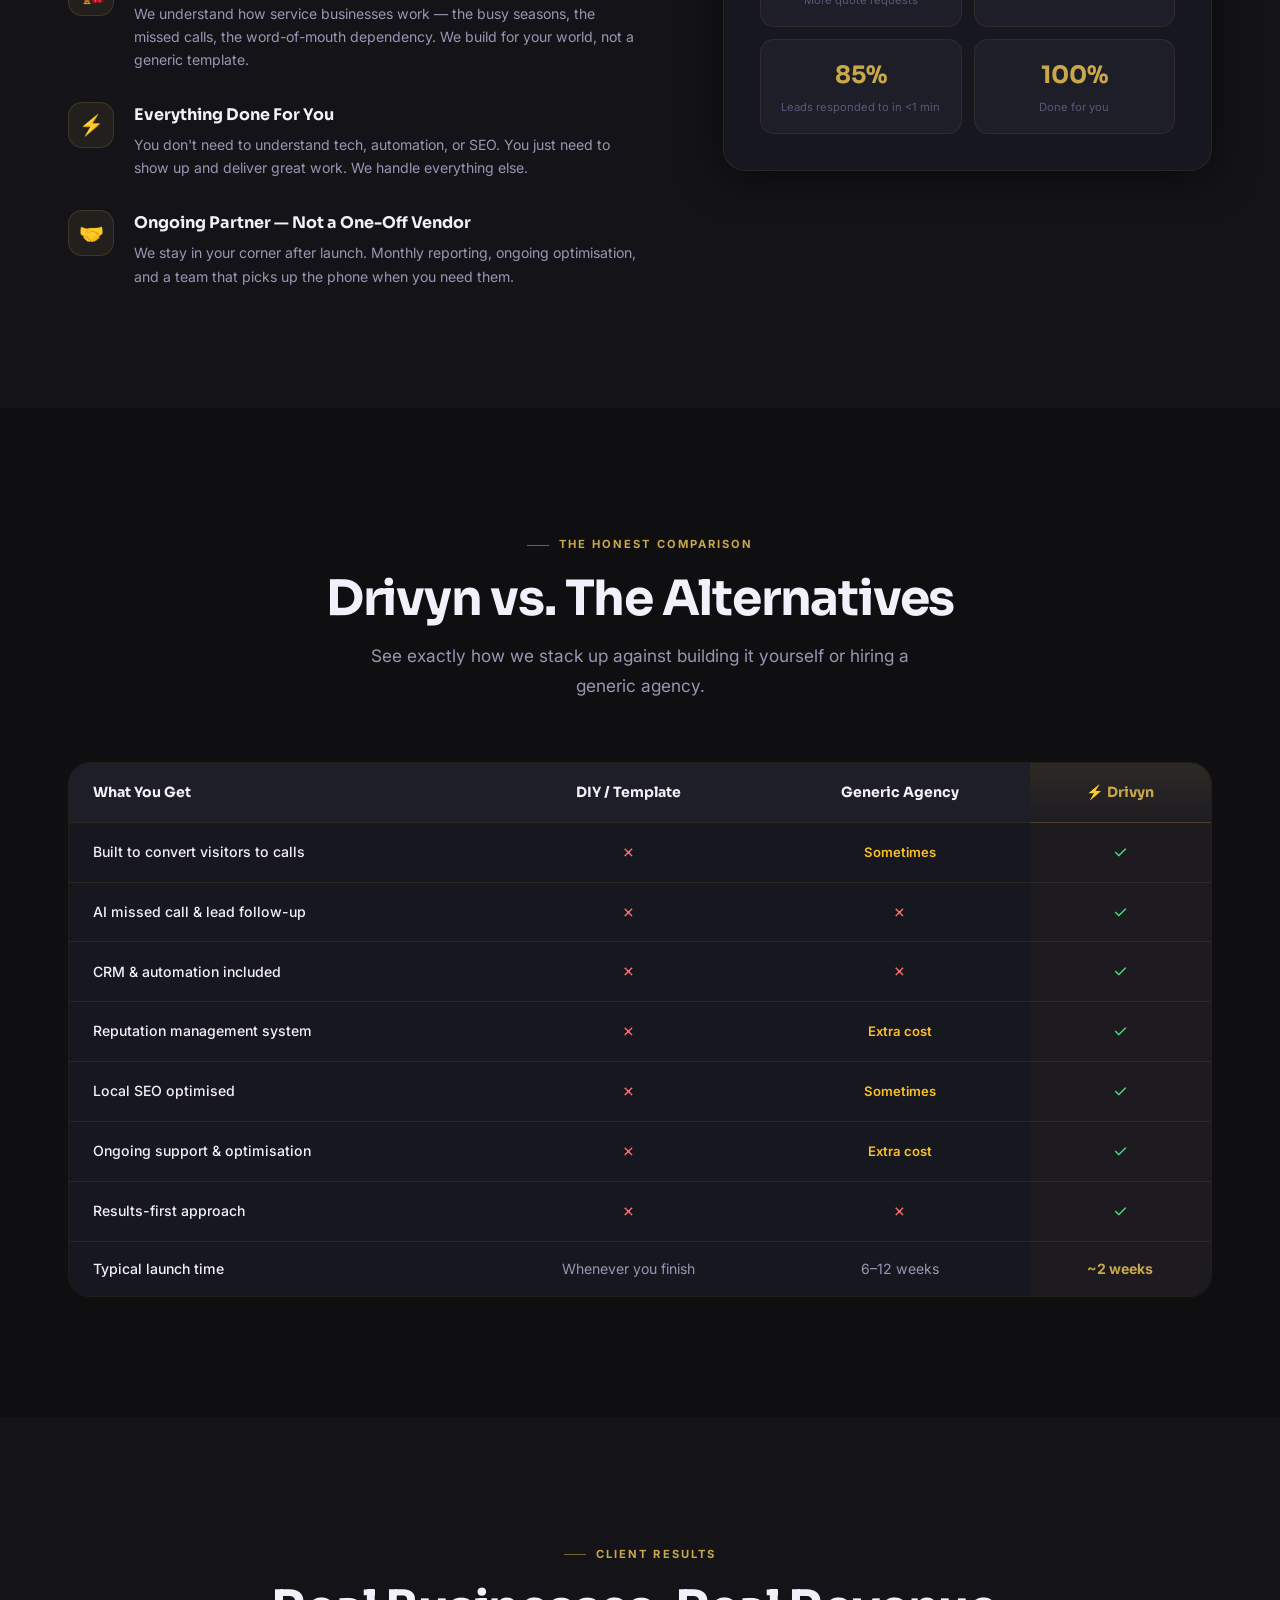
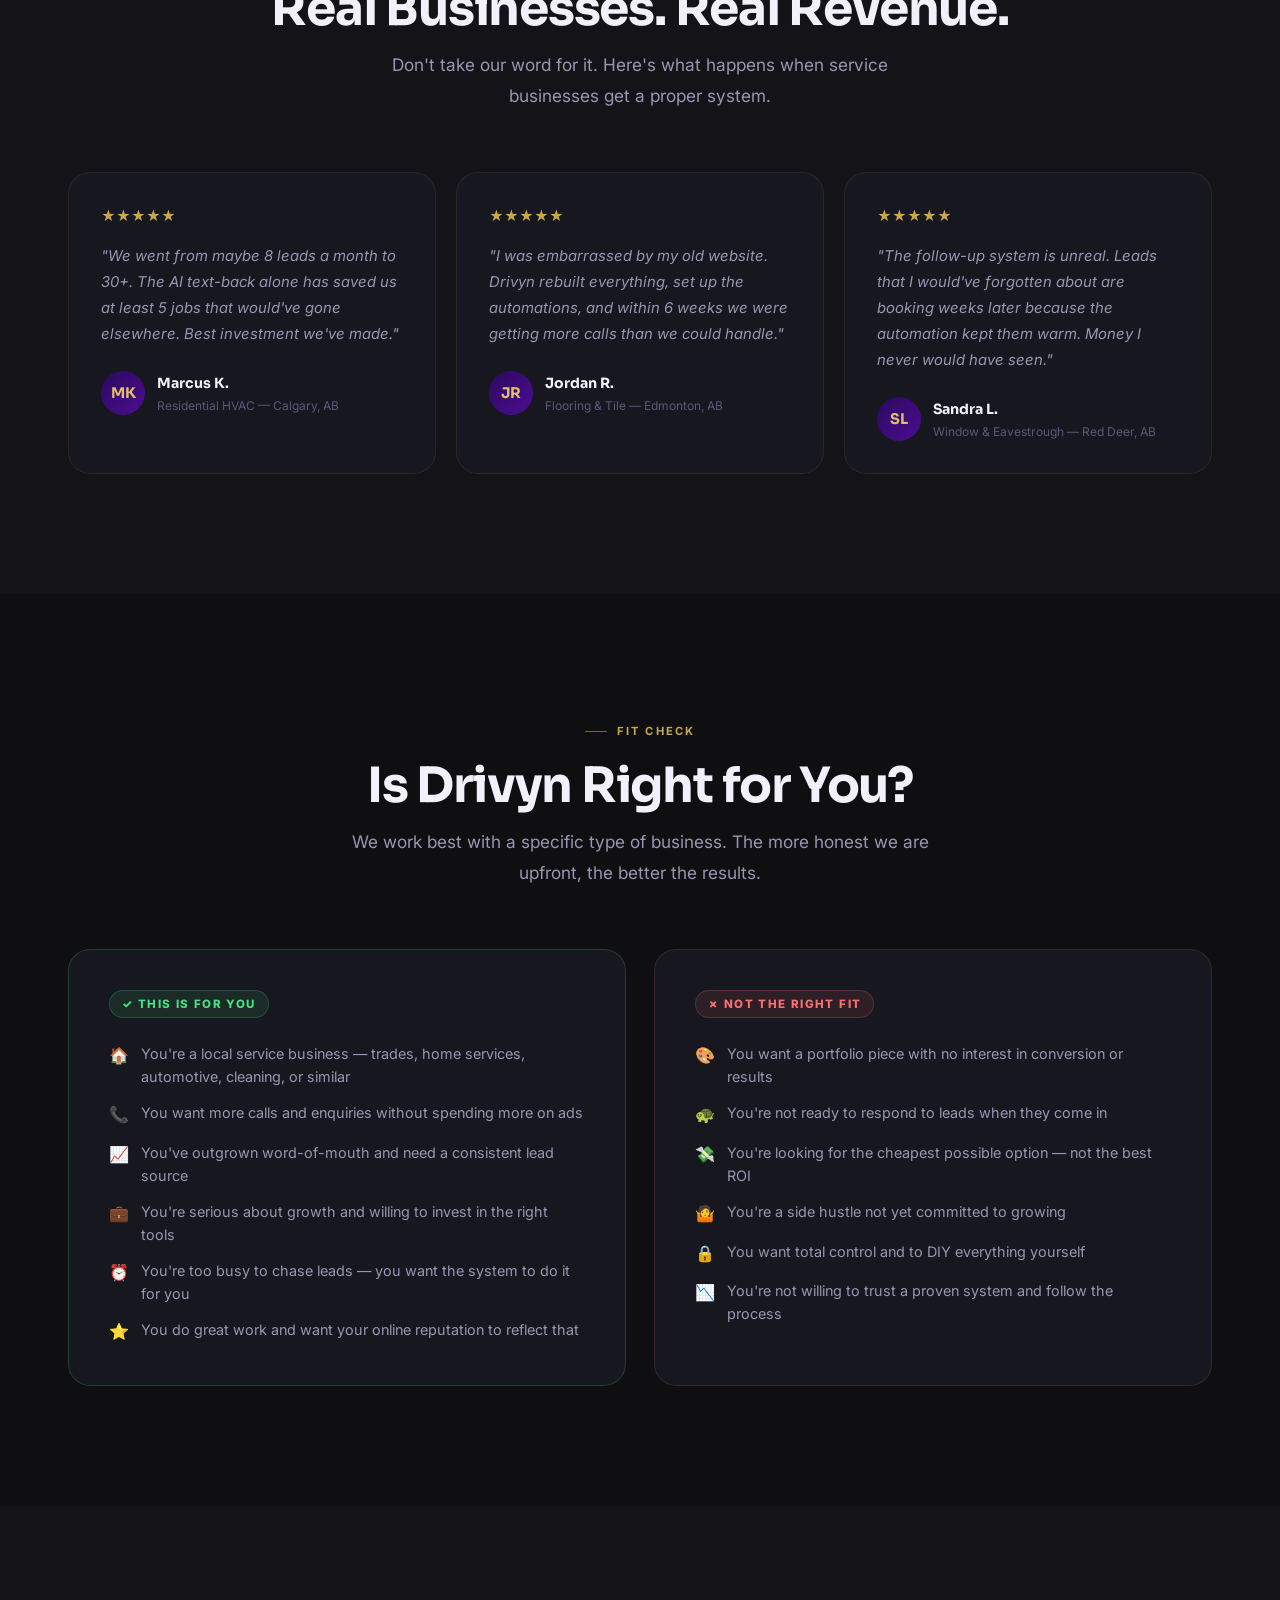
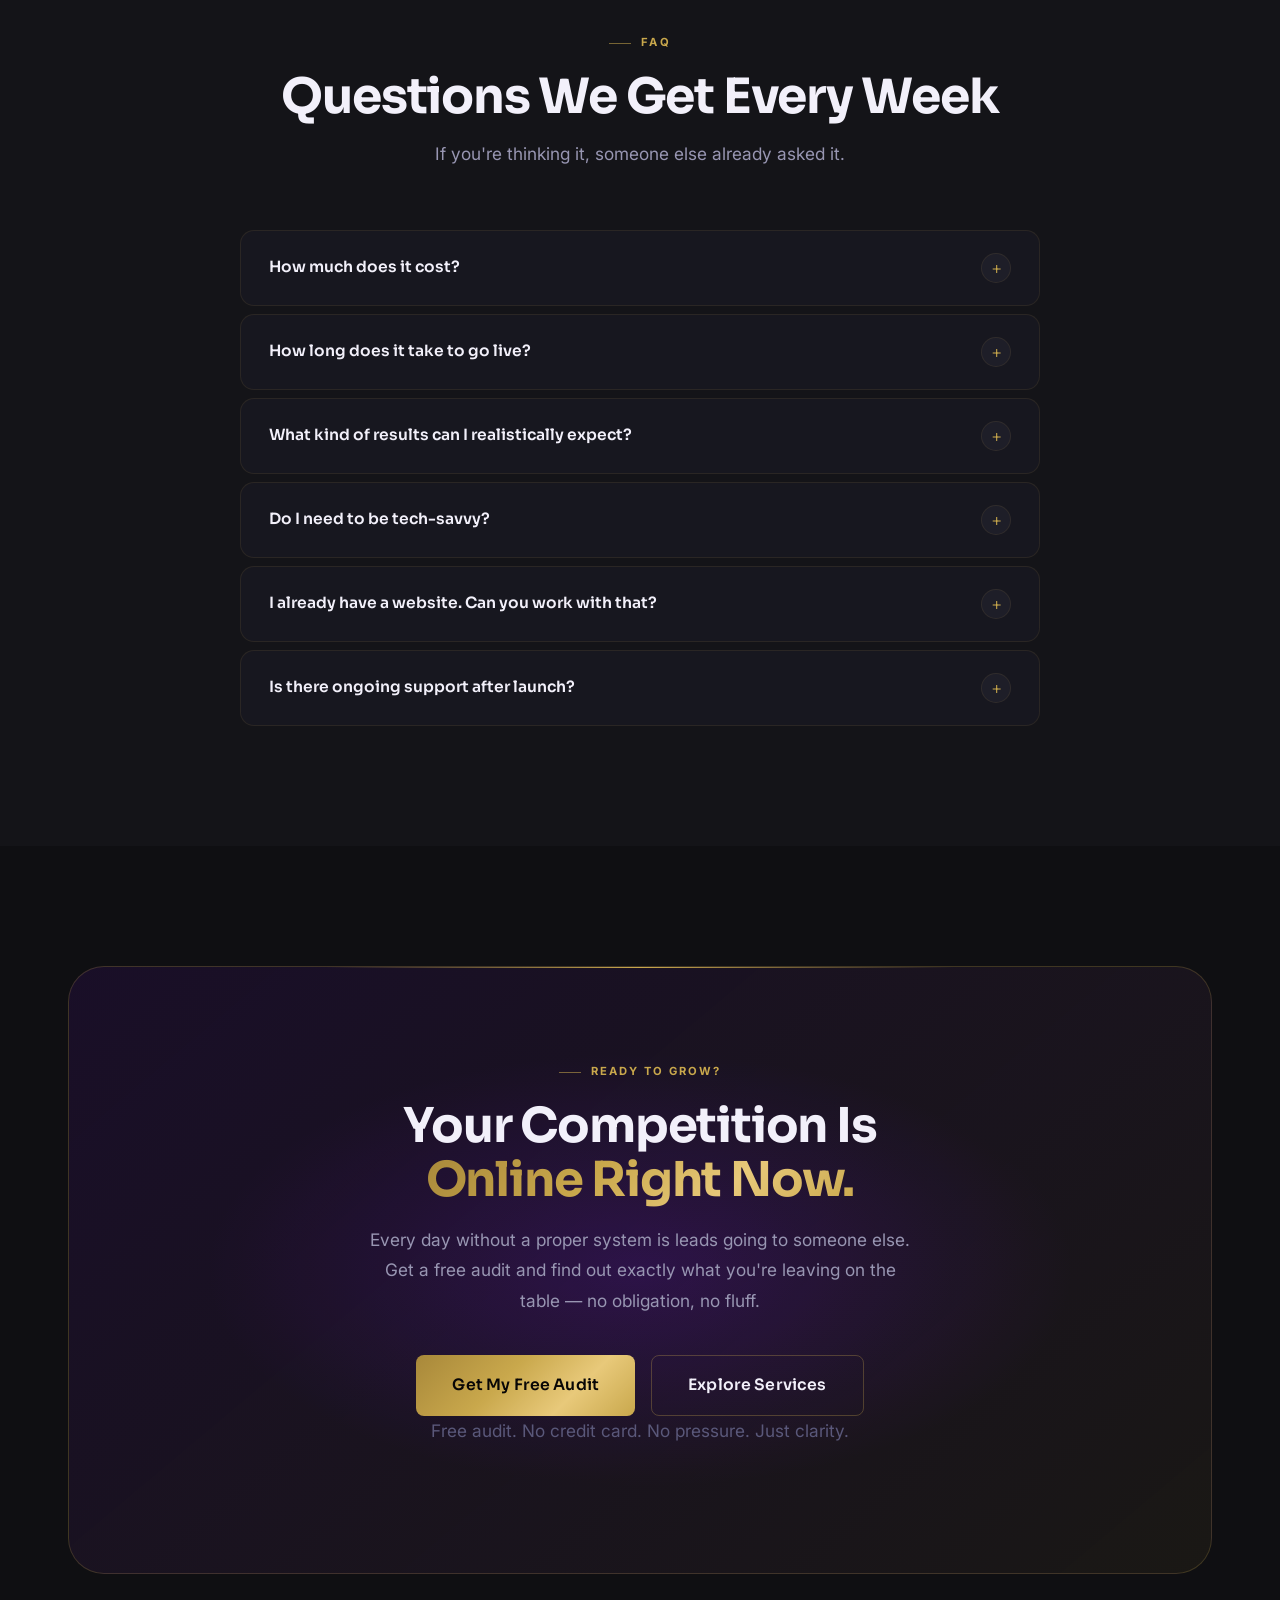
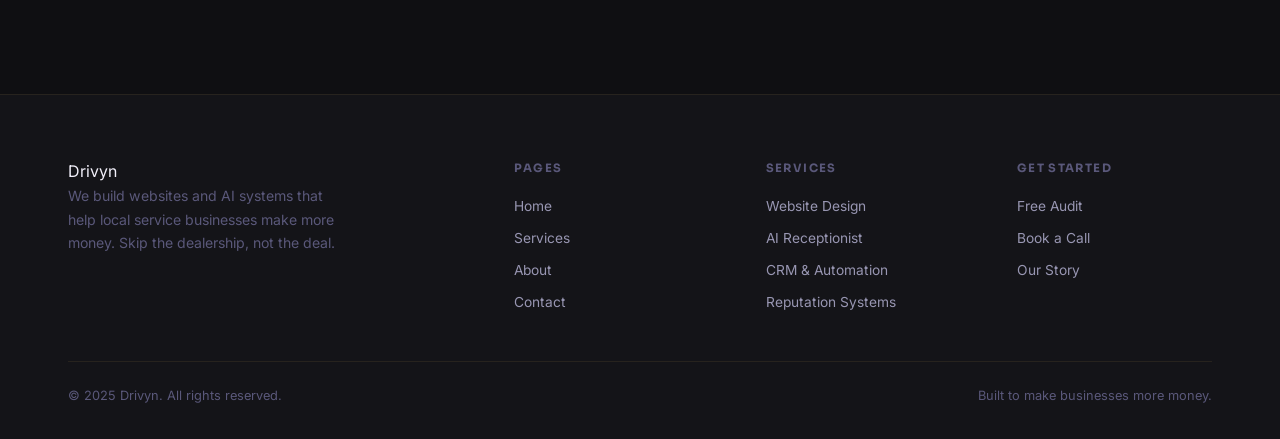
==== commit b5f25b99: "Rollback Drivyn to pre-redesign version" ====
--- a/index.html
+++ b/index.html
@@ -19,7 +19,6 @@
     <div class="nav-links">
       <a href="index.html">Home</a>
       <a href="services.html">Services</a>
-      <a href="index.html#pricing">Pricing</a>
       <a href="about.html">About</a>
       <a href="contact.html">Contact</a>
     </div>
@@ -33,7 +32,6 @@
   <div class="nav-mobile">
     <a href="index.html">Home</a>
     <a href="services.html">Services</a>
-    <a href="index.html#pricing">Pricing</a>
     <a href="about.html">About</a>
     <a href="contact.html">Contact</a>
     <a href="contact.html" class="btn btn-primary">Get Free Audit</a>
@@ -200,19 +198,7 @@
         </ul>
       </div>
 
-      <div class="service-card featured fade-up delay-2">
-        <div class="service-icon">⭐</div>
-        <div class="service-name">Google Review Management</div>
-        <p class="service-desc">Look more established at first glance with a cleaner Google review strategy, automated request flow, and stronger review visibility across your site.</p>
-        <ul class="service-outcomes">
-          <li>Automated Google review requests</li>
-          <li>Review showcase throughout your site</li>
-          <li>Private unhappy-customer feedback flow</li>
-          <li>More trust before they even call</li>
-        </ul>
-      </div>
-
-      <div class="service-card fade-up delay-1">
+      <div class="service-card fade-up delay-2">
         <div class="service-icon">⚙️</div>
         <div class="service-name">CRM + Follow-Up Automation</div>
         <p class="service-desc">Every lead gets tracked, followed up, and nurtured automatically. No more sticky notes, no more dropped balls. Your pipeline runs itself.</p>
@@ -224,7 +210,7 @@
         </ul>
       </div>
 
-      <div class="service-card fade-up delay-2">
+      <div class="service-card fade-up delay-1">
         <div class="service-icon">🎯</div>
         <div class="service-name">Lead Capture &amp; Nurture</div>
         <p class="service-desc">Forms, chatbots, and landing pages that capture every enquiry — then automatically nurture them through to booking. No lead left behind.</p>
@@ -233,6 +219,18 @@
           <li>Instant lead notification alerts</li>
           <li>Nurture sequences that close</li>
           <li>Integrates with any booking tool</li>
+        </ul>
+      </div>
+
+      <div class="service-card fade-up delay-2">
+        <div class="service-icon">⭐</div>
+        <div class="service-name">Reputation Management</div>
+        <p class="service-desc">5-star reviews don't happen by accident. We build automated systems that ask every happy customer for a review — so your reputation grows without you thinking about it.</p>
+        <ul class="service-outcomes">
+          <li>Automated post-job review requests</li>
+          <li>Google &amp; Facebook review growth</li>
+          <li>Negative review interception</li>
+          <li>Review showcase on your website</li>
         </ul>
       </div>
 
@@ -323,10 +321,10 @@
             </div>
           </div>
           <div class="why-point fade-up delay-2">
-            <div class="why-point-icon">⭐</div>
+            <div class="why-point-icon">⚡</div>
             <div>
-              <div class="why-point-title">Review Management That Makes You Look More Established</div>
-              <p class="why-point-desc">We make Google review growth and review visibility a front-facing part of the system, so you feel more credible before a lead even reaches out.</p>
+              <div class="why-point-title">Everything Done For You</div>
+              <p class="why-point-desc">You don't need to understand tech, automation, or SEO. You just need to show up and deliver great work. We handle everything else.</p>
             </div>
           </div>
           <div class="why-point fade-up delay-3">
@@ -448,47 +446,6 @@
 <!-- ═══════════════════════════════════════
      SOCIAL PROOF / TESTIMONIALS
 ════════════════════════════════════════ -->
-<section class="section review-showcase-section" id="review-management">
-  <div class="container">
-    <div class="review-showcase fade-up">
-      <div class="review-showcase-copy">
-        <div class="section-label">Google Review Management</div>
-        <h2 class="section-title">Look More Established Before They Even Call</h2>
-        <p class="section-subtitle">We help local businesses build a stronger Google review presence with automated requests, cleaner follow-up, and review displays that make trust obvious at first glance.</p>
-        <ul class="review-bullets">
-          <li>Automated post-job review request flow</li>
-          <li>Google review showcase across your site</li>
-          <li>Private unhappy-customer catch before public blowback</li>
-          <li>Stronger trust signals on mobile and desktop</li>
-        </ul>
-      </div>
-      <div class="review-panel">
-        <div class="review-panel-header">
-          <span>Google Rating Snapshot</span>
-          <strong>4.9 ★</strong>
-        </div>
-        <div class="review-score-row">
-          <div>
-            <div class="review-score">4.9/5</div>
-            <div class="review-score-note">Built to make your business feel more trusted fast</div>
-          </div>
-          <div class="review-count">128 reviews displayed</div>
-        </div>
-        <div class="review-cards">
-          <div class="review-card-mini">
-            <div class="review-stars">★★★★★</div>
-            <p>"Fast response, clean process, way more professional than before."</p>
-          </div>
-          <div class="review-card-mini">
-            <div class="review-stars">★★★★★</div>
-            <p>"Made our business look way more legit online right away."</p>
-          </div>
-        </div>
-      </div>
-    </div>
-  </div>
-</section>
-
 <section class="section testimonials-section" id="testimonials">
   <div class="container">
     <div class="text-center">
@@ -573,47 +530,6 @@
   </div>
 </section>
 
-<section class="section pricing-section" id="pricing">
-  <div class="container">
-    <div class="text-center">
-      <div class="section-label">Pricing</div>
-      <h2 class="section-title">Simple Monthly or Yearly Options</h2>
-      <p class="section-subtitle">Done-for-you website, follow-up, and review management systems for local businesses that want to look better and close more leads.</p>
-    </div>
-
-    <div class="pricing-grid-cards">
-      <div class="pricing-card-tier fade-up">
-        <div class="pricing-tier-label">Monthly</div>
-        <div class="pricing-tier-price">$297<span>/month</span></div>
-        <p class="pricing-tier-desc">Best for getting started fast without a big upfront hit.</p>
-        <ul>
-          <li>Done-for-you website setup</li>
-          <li>Google review management system</li>
-          <li>Missed call text back + follow-up</li>
-          <li>Mobile-friendly booking flow</li>
-          <li>Cancel anytime</li>
-        </ul>
-        <a href="contact.html" class="btn btn-primary btn-lg">Book Free Audit</a>
-      </div>
-
-      <div class="pricing-card-tier featured fade-up delay-1">
-        <div class="pricing-tier-badge">Most Popular</div>
-        <div class="pricing-tier-label">Yearly</div>
-        <div class="pricing-tier-price">$2,970<span>/year</span></div>
-        <p class="pricing-tier-desc">Best if you want the stronger long-term setup and locked-in support.</p>
-        <ul>
-          <li>Everything in monthly</li>
-          <li>Priority edits and support</li>
-          <li>Faster optimization cycles</li>
-          <li>Better long-term value</li>
-          <li>Built to grow review count over time</li>
-        </ul>
-        <a href="contact.html" class="btn btn-primary btn-lg">Start With Audit</a>
-      </div>
-    </div>
-  </div>
-</section>
-
 <!-- ═══════════════════════════════════════
      FAQ
 ════════════════════════════════════════ -->
@@ -734,8 +650,8 @@
         <div class="footer-col-title">Get Started</div>
         <div class="footer-col-links">
           <a href="contact.html">Free Audit</a>
-          <a href="index.html#pricing">Monthly &amp; Yearly Pricing</a>
           <a href="contact.html">Book a Call</a>
+          <a href="about.html">Our Story</a>
         </div>
       </div>
     </div>
--- a/css/style.css
+++ b/css/style.css
@@ -1,5 +1,5 @@
 /* ============================================================
-   DRIVYN G�� PREMIUM WEBSITE STYLESHEET v2
+   DRIVYN — PREMIUM WEBSITE STYLESHEET v2
    Cadbury Gold (#C9A84C) + Deep Purple (#3B0073) on Near-Black
    Background: 3% lighter = #0F0F12
    ============================================================ */
